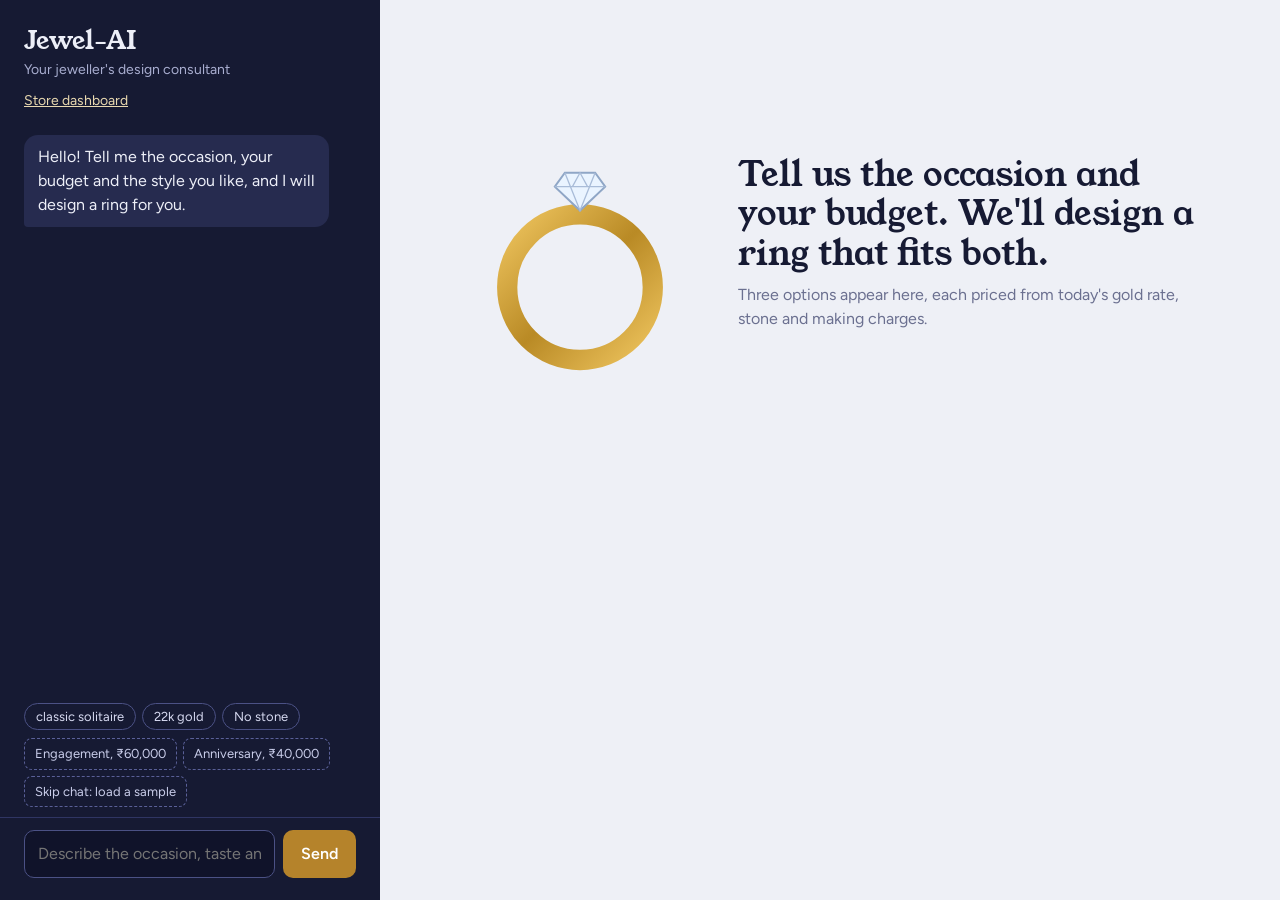
==== static/index.html @ bda76dc2 "initial commit" ====
<!doctype html>
<html lang="en">
<head>
<meta charset="utf-8">
<meta name="viewport" content="width=device-width, initial-scale=1">
<title>Jewel-AI | Design a ring within your budget</title>
<link rel="preconnect" href="https://fonts.googleapis.com">
<link href="https://fonts.googleapis.com/css2?family=Figtree:wght@400;500;600&family=Young+Serif&display=swap" rel="stylesheet">
<style>
:root{--pearl:#EEF0F6;--panel:#fff;--ink:#161A33;--ink2:#262B4F;--mute:#6B7090;--line:#D9DCE8;--brass:#B5832B;--teal:#1F6F6B;--red:#B3402F;
--serif:"Young Serif",Georgia,serif;--sans:"Figtree",system-ui,sans-serif}
*{box-sizing:border-box}html,body{height:100%;margin:0}
body{font:16px/1.5 var(--sans);background:var(--pearl);color:var(--ink);display:grid;grid-template-columns:380px 1fr}
button,input,select{font:inherit;color:inherit}
:focus-visible{outline:3px solid var(--brass);outline-offset:2px}
/* chat */
aside{background:var(--ink);color:#EDEFF8;display:flex;flex-direction:column;height:100vh;min-height:0}
.brand{padding:22px 24px 8px;font:26px var(--serif)}
.brand small{display:block;font:400 14px var(--sans);color:#A9AED0;margin-top:2px}
#log{flex:1;overflow:auto;padding:12px 24px;display:flex;flex-direction:column;gap:10px}
.m{max-width:92%;padding:10px 14px;border-radius:14px 14px 14px 4px;background:var(--ink2);white-space:pre-wrap}
.m.u{align-self:flex-end;background:#E9D9B0;color:#2B2208;border-radius:14px 14px 4px 14px}
.m.err{background:#4A2530;color:#FFD9D2}
#chips{display:flex;flex-wrap:wrap;gap:6px;padding:0 24px 8px}
.chip{padding:3px 11px;border-radius:999px;border:1px solid #4B5185;font-size:13px;color:#D6D9F0}
.starters{display:flex;flex-wrap:wrap;gap:6px;padding:0 24px 10px}
.starters button{background:none;border:1px dashed #5A6098;border-radius:8px;padding:5px 10px;font-size:13px;color:#C9CDEA;cursor:pointer}
.starters button:hover{border-color:var(--brass);color:#fff}
#chat{display:flex;gap:8px;padding:12px 24px 22px;border-top:1px solid #2F3563}
#chat input{flex:1;min-width:0;border:1px solid #4B5185;background:#10132A;border-radius:10px;padding:11px 13px;color:#fff}
.btn{background:var(--brass);color:#fff;border:0;border-radius:10px;padding:10px 18px;font-weight:600;cursor:pointer}
.btn:hover{background:#9C6F20}.btn.ghost{background:none;color:var(--ink);border:1px solid var(--line)}
.btn:disabled{opacity:.5;cursor:default}
/* stage */
main{height:100vh;overflow:auto;padding:28px 36px}
.hero{display:grid;grid-template-columns:260px 1fr;gap:28px;align-items:center;max-width:760px;margin:8vh auto 0}
.hero h1{font:34px/1.15 var(--serif);margin:0 0 10px}.hero p{color:var(--mute);margin:0;max-width:46ch}
h2{font:26px var(--serif);margin:0 0 4px}.sub{color:var(--mute);margin:0 0 20px}
.grid{display:grid;grid-template-columns:repeat(auto-fit,minmax(230px,1fr));gap:18px}
.card{background:var(--panel);border:1px solid var(--line);border-radius:18px;padding:16px;display:flex;flex-direction:column;gap:8px}
.card .ringbox{background:linear-gradient(180deg,#F7F8FC,#E8EBF4);border-radius:12px;padding:6px}
.card h3{margin:4px 0 0;font:19px var(--serif)}
.price{font:600 24px var(--sans)}
.badge{align-self:flex-start;font-size:13px;font-weight:600;padding:2px 10px;border-radius:999px}
.ok{background:#D9EFEC;color:var(--teal)}.over{background:#F6DDD8;color:var(--red)}
.chg{font-size:14px;color:var(--mute);min-height:21px}
.cz{display:grid;grid-template-columns:minmax(240px,380px) 1fr;gap:32px;align-items:start}
.panel{background:var(--panel);border:1px solid var(--line);border-radius:18px;padding:20px}
.row{display:flex;justify-content:space-between;gap:12px;padding:5px 0;border-bottom:1px solid var(--line);font-size:15px}
.row.t{border:0;font-weight:600;font-size:18px;padding-top:10px}
label{display:block;font-weight:500;margin:14px 0 4px;font-size:14px}
select,input[type=range]{width:100%}select{padding:8px;border:1px solid var(--line);border-radius:8px;background:#fff}
input[type=range]{accent-color:var(--brass)}
.bar{height:8px;border-radius:99px;background:var(--line);overflow:hidden;margin:12px 0 4px}
.bar i{display:block;height:100%;background:var(--teal);transition:width .2s}
.bar.over i{background:var(--red)}
.saver{display:flex;justify-content:space-between;gap:10px;width:100%;text-align:left;background:#F5F6FB;border:1px solid var(--line);border-radius:10px;padding:8px 12px;margin-top:6px;cursor:pointer}
.saver:hover{border-color:var(--brass)}.saver b{color:var(--teal)}
.acts{display:flex;gap:10px;margin-top:18px;flex-wrap:wrap}
#toast{position:fixed;bottom:22px;right:22px;background:var(--ink);color:#fff;padding:10px 16px;border-radius:10px;opacity:0;transition:opacity .2s;pointer-events:none}
#toast.on{opacity:1}
svg{width:100%;height:auto;display:block;overflow:visible}
.rtag{font-size:12px;color:var(--mute);text-align:center;padding:4px 0 2px}.lnk{display:inline-block;margin-top:6px;font:14px var(--sans);color:#E9D9B0}.strip{background:#fff;border:1px solid var(--line);border-radius:12px;padding:10px 14px;margin-bottom:16px;font-size:14px;color:var(--mute)}.strip b{color:var(--ink)}
@media(max-width:860px){body{grid-template-columns:1fr;height:auto}aside{height:70vh}main{height:auto;padding:22px 18px}
.hero,.cz{grid-template-columns:1fr}}
@media(prefers-reduced-motion:reduce){*{transition:none!important}}
</style>
</head>
<body>
<aside>
  <div class="brand">Jewel-AI<small>Your jeweller's design consultant</small><a class="lnk" href="/dashboard.html" target="_blank">Store dashboard</a></div>
  <div id="log" aria-live="polite"></div>
  <div id="chips"></div>
  <div class="starters" id="starters">
    <button data-t="Engagement ring, budget 60000 rupees, I like minimal temple style">Engagement, ₹60,000</button>
    <button data-t="Gift for my wife's anniversary, around 40000, she likes lab diamonds">Anniversary, ₹40,000</button>
    <button id="sample">Skip chat: load a sample</button>
  </div>
  <form id="chat"><input id="inp" placeholder="Describe the occasion, taste and budget" autocomplete="off" aria-label="Message"><button class="btn">Send</button></form>
</aside>
<main id="stage"></main>
<div id="toast" role="status"></div>
<script>
const $=s=>document.querySelector(s), inr=n=>'₹'+new Intl.NumberFormat('en-IN').format(n);
const METAL={gold_24k:['#F6D56F','#C9962B','24k gold'],gold_22k:['#EFC55F','#B98A25','22k gold'],gold_18k:['#EDCF8E','#C29A4E','18k gold'],gold_14k:['#E8D8AA','#B9A26A','14k gold']};
const STONE={none:'No stone',cz:'Cubic zirconia',moissanite:'Moissanite',lab_diamond:'Lab-grown diamond',natural_diamond:'Natural diamond'};
const FILL={cz:'#E3ECF7',moissanite:'#E4EEFF',lab_diamond:'#EAF4FF',natural_diamond:'#F4F9FF'};
const blank=()=>({category:'ring',style:'classic solitaire',metal:'gold_22k',band_width_mm:3,ring_size_in:12,stone:{type:'none',carat:0,count:1},occasion:null,budget_inr:null,notes:null});
let S={spec:blank(),msgs:[],variants:[],cur:null,uid:0,imgs:{},run:0};
const imgOf=s=>S.imgs[JSON.stringify(s)];

function ring(sp){
  const id='g'+(S.uid++),[a,b]=METAL[sp.metal],sw=6+sp.band_width_mm*3.2,has=sp.stone.type!=='none',r=has?9+sp.stone.carat*26:0,cy=68-sw/2-r*.55;
  const gem=has?`<polygon points="${100-r*.6},${cy-r*.7} ${100+r*.6},${cy-r*.7} ${100+r},${cy-r*.15} 100,${cy+r*.8} ${100-r},${cy-r*.15}" fill="${FILL[sp.stone.type]}" stroke="#8FA6C6" stroke-width="1.5"/>
  <path d="M${100-r},${cy-r*.15}H${100+r}M${100-r*.6},${cy-r*.7}L100,${cy+r*.8}L${100+r*.6},${cy-r*.7}M${100-r*.3},${cy-r*.15}L100,${cy-r*.7}L${100+r*.3},${cy-r*.15}" stroke="#A9BCD8" stroke-width="1" fill="none"/>`:'';
  return `<svg viewBox="0 -20 200 220" role="img" aria-label="Illustrative ring preview"><defs><linearGradient id="${id}" x1="0" y1="0" x2="1" y2="1"><stop offset="0" stop-color="${a}"/><stop offset=".5" stop-color="${b}"/><stop offset="1" stop-color="${a}"/></linearGradient></defs>
  <circle cx="100" cy="124" r="56" fill="none" stroke="url(#${id})" stroke-width="${sw}"/>${gem}</svg>`;
}
async function api(path,body){const r=await fetch(path,{method:'POST',headers:{'Content-Type':'application/json'},body:JSON.stringify(body)});
  if(!r.ok){let d='';try{d=(await r.json()).detail}catch(e){}throw new Error(d||r.statusText)}return r.json()}
function toast(t){const e=$('#toast');e.textContent=t;e.classList.add('on');setTimeout(()=>e.classList.remove('on'),2200)}
function say(text,cls=''){const d=document.createElement('div');d.className='m '+cls;d.textContent=text;$('#log').append(d);$('#log').scrollTop=1e9;return d}

function chips(){const s=S.spec,c=[];
  if(s.occasion)c.push(s.occasion);if(s.budget_inr)c.push('Budget '+inr(s.budget_inr));
  c.push(s.style,METAL[s.metal][2],s.stone.type==='none'?'No stone':`${s.stone.carat} ct ${STONE[s.stone.type].toLowerCase()}`);
  $('#chips').innerHTML=c.map(x=>`<span class="chip"></span>`).join('');
  [...$('#chips').children].forEach((e,i)=>e.textContent=c[i]);}

function empty(){$('#stage').innerHTML=`<div class="hero"><div>${ring({metal:'gold_22k',band_width_mm:3,stone:{type:'lab_diamond',carat:.4}})}</div>
  <div><h1>Tell us the occasion and your budget. We'll design a ring that fits both.</h1><p>Three options appear here, each priced from today's gold rate, stone and making charges.</p></div></div>`}

async function send(text){
  if(!text.trim())return;S.msgs.push({role:'user',content:text});say(text,'u');$('#starters').hidden=true;
  const t=say('…');
  try{const d=await api('/api/chat',{messages:S.msgs,spec:S.spec});
    t.textContent=d.reply;S.msgs.push({role:'assistant',content:d.reply});S.spec=d.spec;chips();if(d.ready)await load();}
  catch(e){t.className='m err';t.textContent='Chat is unavailable: '+e.message+'. Pricing still works. Use "Skip chat" to continue.';S.msgs.pop();}
}
async function load(){const d=await api('/api/variants',S.spec);S.variants=d.variants;gallery();
  try{const r=await api('/api/requests',{id:S.reqId||null,status:'designed',spec:S.spec});S.reqId=r.id}catch(e){}}

function gallery(){const b=S.spec.budget_inr;
  $('#stage').innerHTML=`<h2>Three designs${S.spec.occasion?' for your '+S.spec.occasion.toLowerCase():''}</h2><p class="sub">Pick one to adjust metal, stone and band. The price updates as you change them.</p><div class="strip" id="tr"></div><div class="grid" id="g"></div>`;
  S.variants.forEach((v,i)=>{const p=v.price,c=document.createElement('div');c.className='card';
    c.innerHTML=`<div class="ringbox" id="rb${i}">${ring(v.spec)}</div><h3></h3><div class="price">${inr(p.total)}</div>
    <span class="badge ${p.within_budget===false?'over':'ok'}">${p.within_budget===false?inr(p.over_by)+' over budget':'Fits your budget'}</span>
    <div class="chg"></div><button class="btn">Customize</button>`;
    c.querySelector('h3').textContent=v.label;c.querySelector('.chg').textContent=v.changes.length?'Changed: '+v.changes.join(', '):`${METAL[v.spec.metal][2]}, ${v.spec.band_width_mm} mm band`;
    c.querySelector('button').onclick=()=>custom(structuredClone(v.spec));$('#g').append(c)});trends();autoRender();}

function custom(sp){S.cur=sp;const x=sp.stone;
  $('#stage').innerHTML=`<button class="btn ghost" id="back">Back to designs</button><div class="cz" style="margin-top:16px"><div class="panel" id="rv"></div><div>
  <div class="panel"><h2>Adjust your ring</h2>
  <label for="mt">Metal</label><select id="mt">${Object.entries(METAL).map(([k,v])=>`<option value="${k}">${v[2]}</option>`).join('')}</select>
  <label for="st">Stone</label><select id="st">${Object.entries(STONE).map(([k,v])=>`<option value="${k}">${v}</option>`).join('')}</select>
  <label for="ct">Stone size: <span id="cv"></span></label><input id="ct" type="range" min="0.1" max="1.5" step="0.05">
  <label for="bw">Band width: <span id="bv"></span></label><input id="bw" type="range" min="2" max="6" step="0.5">
  <div class="bar" id="bar"><i></i></div><div id="bl" style="font-size:14px;color:var(--mute)"></div></div>
  <div class="panel" style="margin-top:14px" id="bd"></div><div id="sv"></div>
  <div class="acts"><button class="btn" id="send">Send to jeweller</button><button class="btn ghost" id="sheet">Print artisan sheet</button></div></div></div>`;
  $('#mt').value=sp.metal;$('#st').value=x.type;$('#ct').value=x.carat||.3;$('#bw').value=sp.band_width_mm;
  $('#back').onclick=gallery;
  $('#mt').onchange=e=>{S.cur.metal=e.target.value;upd()};
  $('#st').onchange=e=>{S.cur.stone.type=e.target.value;if(e.target.value!=='none'&&!S.cur.stone.carat)S.cur.stone.carat=+$('#ct').value;upd()};
  $('#ct').oninput=e=>{if(S.cur.stone.type!=='none')S.cur.stone.carat=+e.target.value;upd()};
  $('#bw').oninput=e=>{S.cur.band_width_mm=+e.target.value;upd()};
  $('#send').onclick=async()=>{try{const r=await api('/api/requests',{id:S.reqId||null,status:'sent',spec:S.cur});S.reqId=r.id;toast('Sent to the jeweller')}catch(e){toast('Could not send: '+e.message)}};
  $('#sheet').onclick=sheet;
  upd();}

const FIX={metal_18k:s=>s.metal='gold_18k',lab_diamond:s=>s.stone.type='lab_diamond',moissanite:s=>s.stone.type='moissanite',
  slim_band:s=>s.band_width_mm=Math.max(2,s.band_width_mm-1),smaller_stone:s=>s.stone.carat=Math.round((s.stone.carat-.1)*100)/100};
let tm;function upd(){const s=S.cur,has=s.stone.type!=='none';
  const im=imgOf(s);
  $('#rv').innerHTML=(im?`<img src="${im}" alt="AI render of the ring" style="width:100%;border-radius:12px">`:ring(s))+`<p class="sub" style="margin:8px 0 0;font-size:13px">${im?'AI render. The finished piece may differ.':'Drawn preview. Updates as you adjust.'}</p><button class="btn ghost" id="rb" style="margin-top:10px">Render with AI</button>`;
  $('#rb').onclick=renderAI;
  $('#ct').disabled=!has;$('#cv').textContent=has?s.stone.carat+' ct':'none';$('#bv').textContent=s.band_width_mm+' mm';
  clearTimeout(tm);tm=setTimeout(async()=>{try{const d=await api('/api/price',s),p=d.price;S.price=p;
    $('#bd').innerHTML=[['Gold ('+p.weight_g+' g)',p.metal_cost],['Stone',p.stone_cost],['Stone setting',p.setting_cost],['Making charges',p.making_cost],['GST',p.gst]]
      .map(r=>`<div class="row"><span>${r[0]}</span><span>${inr(r[1])}</span></div>`).join('')+`<div class="row t"><span>Estimated total</span><span>${inr(p.total)}</span></div>`;
    const b=p.budget,over=b&&p.total>b;$('#bar').className='bar'+(over?' over':'');$('#bar i').style.width=b?Math.min(100,p.total/b*100)+'%':'0';
    $('#bl').textContent=b?(over?inr(p.over_by)+' over your '+inr(b)+' budget':inr(b-p.total)+' under your '+inr(b)+' budget'):'';
    $('#sv').innerHTML=over?'<p class="sub" style="margin:14px 0 0">Ways to save</p>':'';
    if(over)d.suggestions.slice(0,3).forEach(g=>{const bt=document.createElement('button');bt.className='saver';bt.innerHTML='<span></span><b></b>';
      bt.firstChild.textContent=g.label;bt.lastChild.textContent='Save '+inr(g.saving);
      bt.onclick=()=>{FIX[g.id](S.cur);$('#mt').value=S.cur.metal;$('#st').value=S.cur.stone.type;$('#ct').value=S.cur.stone.carat||.3;$('#bw').value=S.cur.band_width_mm;upd()};$('#sv').append(bt)});
  }catch(e){$('#bd').textContent='Price unavailable: '+e.message}},120);}

const esc=t=>String(t??'').replace(/[&<>]/g,c=>({'&':'&amp;','<':'&lt;','>':'&gt;'}[c]));
async function trends(){const el=$('#tr');if(!el)return;try{const d=await fetch('/api/trends?occasion='+encodeURIComponent(S.spec.occasion||'')+'&style='+encodeURIComponent(S.spec.style||'')).then(r=>r.json());
  el.innerHTML='<b>Trending now</b> ('+(d.source==='google_search'?'from Google Search':'sample data')+'): ';el.append(d.cues.join('; '))}catch(e){el.remove()}}
async function autoRender(){const run=++S.run;let down=false;
  for(let i=0;i<S.variants.length;i++){const v=S.variants[i],k=JSON.stringify(v.spec);let box=$('#rb'+i);
    if(!box||run!==S.run)return;
    if(!S.imgs[k]&&!down){box.insertAdjacentHTML('beforeend','<div class="rtag">Creating AI render... (can take up to a minute)</div>');
      try{const d=await api('/api/render',v.spec);if(d.image)S.imgs[k]=d.image;else down=true}catch(e){down=true}}
    box=$('#rb'+i);if(!box||run!==S.run)return;
    if(S.imgs[k])box.innerHTML=`<img src="${S.imgs[k]}" alt="AI render of the ${esc(v.label)} ring" style="width:100%;border-radius:10px;display:block">`;
    else box.innerHTML=ring(v.spec)+'<div class="rtag">AI render unavailable right now. Showing a drawn preview.</div>'}}
async function renderAI(){const b=$('#rb'),key=JSON.stringify(S.cur);b.disabled=true;b.textContent='Rendering, up to 40 seconds...';
  try{const d=await api('/api/render',S.cur);if(d.image)S.imgs[key]=d.image;else toast('Render service is busy. Keeping the drawn preview.')}catch(e){toast('Render failed: '+e.message)}
  upd()}
function sheet(){const s=S.cur,p=S.price||{},w=window.open('','_blank');if(!w){toast('Allow pop-ups to print the sheet');return}
  const im=imgOf(s)?`<img src="${imgOf(s)}" style="width:260px;border-radius:8px">`:`<div style="width:260px">${ring(s)}</div>`;
  const rows=[['Category','Ring'],['Style',s.style],['Metal',METAL[s.metal][2]],['Band width',s.band_width_mm+' mm'],['Ring size (India)',s.ring_size_in],['Stone',s.stone.type==='none'?'None':`${STONE[s.stone.type]}, ${s.stone.carat} ct x ${s.stone.count}`],['Est. gold weight',(p.weight_g||'-')+' g'],['Occasion',s.occasion||'-'],['Customer budget',s.budget_inr?inr(s.budget_inr):'-']];
  const cost=[['Gold',p.metal_cost],['Stone',p.stone_cost],['Setting',p.setting_cost],['Making',p.making_cost],['GST',p.gst],['Total',p.total]];
  w.document.write(`<title>Artisan sheet</title><body style="font:15px system-ui;max-width:760px;margin:30px auto"><h1 style="font-family:Georgia">Artisan work order</h1><p>${new Date().toLocaleDateString('en-IN')}. Estimate only: confirm weight and rates before quoting.</p><div style="display:flex;gap:24px">${im}<table style="border-collapse:collapse;flex:1">${rows.map(r=>`<tr><td style="border-bottom:1px solid #ccc;padding:6px;color:#555">${r[0]}</td><td style="border-bottom:1px solid #ccc;padding:6px"><b>${esc(r[1])}</b></td></tr>`).join('')}</table></div><h3>Cost estimate</h3>${cost.map(r=>`<div style="display:flex;justify-content:space-between;max-width:360px;padding:3px 0"><span>${r[0]}</span><span>${inr(r[1]||0)}</span></div>`).join('')}<p style="margin-top:30px">Notes: ______________________________</p><script>setTimeout(()=>print(),400)<\/script></body>`);w.document.close()}
$('#chat').onsubmit=e=>{e.preventDefault();const v=$('#inp').value;$('#inp').value='';send(v)};
document.querySelectorAll('#starters [data-t]').forEach(b=>b.onclick=()=>send(b.dataset.t));
$('#sample').onclick=async()=>{$('#starters').hidden=true;
  S.spec={...blank(),occasion:'Engagement',budget_inr:60000,style:'temple-inspired minimalist',stone:{type:'natural_diamond',carat:.3,count:1}};
  say('Loaded a sample brief: engagement ring, ₹60,000, temple-inspired.');chips();await load()};
say('Hello! Tell me the occasion, your budget and the style you like, and I will design a ring for you.');chips();empty();
</script>
</body>
</html>
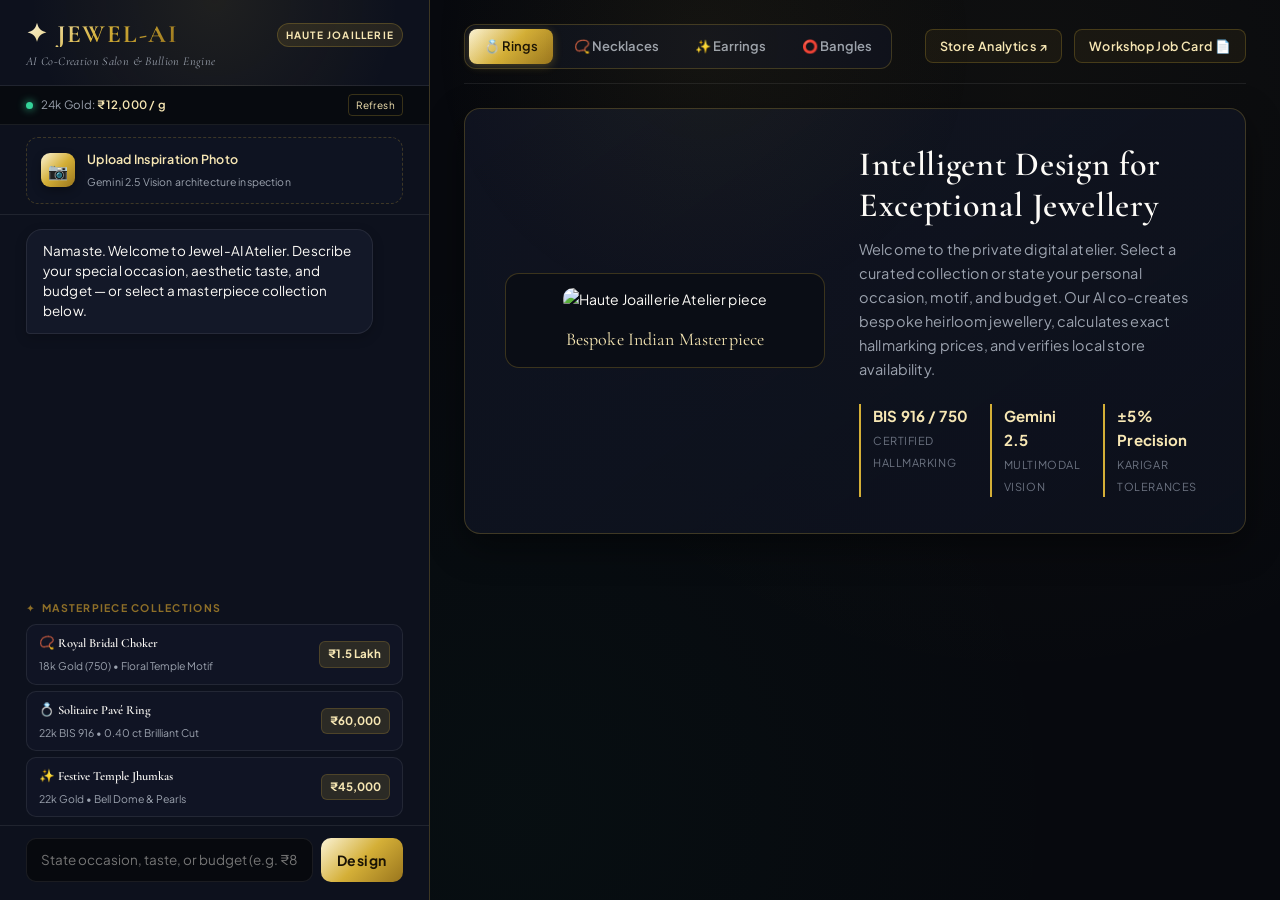
==== commit 194a8a59: "feat: Haute Joaillerie atelier co-creation studio, multi-category pricing engine, and merchant deman" ====
--- a/static/index.html
+++ b/static/index.html
@@ -3,195 +3,2251 @@
 <head>
 <meta charset="utf-8">
 <meta name="viewport" content="width=device-width, initial-scale=1">
-<title>Jewel-AI | Design a ring within your budget</title>
+<title>JEWEL-AI | Haute Joaillerie Atelier & AI Co-Creation Salon</title>
 <link rel="preconnect" href="https://fonts.googleapis.com">
-<link href="https://fonts.googleapis.com/css2?family=Figtree:wght@400;500;600&family=Young+Serif&display=swap" rel="stylesheet">
+<link rel="preconnect" href="https://fonts.gstatic.com" crossorigin>
+<link href="https://fonts.googleapis.com/css2?family=Cormorant+Garamond:ital,wght@0,400;0,500;0,600;0,700;1,400;1,600&family=Plus+Jakarta+Sans:wght@300;400;500;600;700&display=swap" rel="stylesheet">
 <style>
-:root{--pearl:#EEF0F6;--panel:#fff;--ink:#161A33;--ink2:#262B4F;--mute:#6B7090;--line:#D9DCE8;--brass:#B5832B;--teal:#1F6F6B;--red:#B3402F;
---serif:"Young Serif",Georgia,serif;--sans:"Figtree",system-ui,sans-serif}
-*{box-sizing:border-box}html,body{height:100%;margin:0}
-body{font:16px/1.5 var(--sans);background:var(--pearl);color:var(--ink);display:grid;grid-template-columns:380px 1fr}
-button,input,select{font:inherit;color:inherit}
-:focus-visible{outline:3px solid var(--brass);outline-offset:2px}
-/* chat */
-aside{background:var(--ink);color:#EDEFF8;display:flex;flex-direction:column;height:100vh;min-height:0}
-.brand{padding:22px 24px 8px;font:26px var(--serif)}
-.brand small{display:block;font:400 14px var(--sans);color:#A9AED0;margin-top:2px}
-#log{flex:1;overflow:auto;padding:12px 24px;display:flex;flex-direction:column;gap:10px}
-.m{max-width:92%;padding:10px 14px;border-radius:14px 14px 14px 4px;background:var(--ink2);white-space:pre-wrap}
-.m.u{align-self:flex-end;background:#E9D9B0;color:#2B2208;border-radius:14px 14px 4px 14px}
-.m.err{background:#4A2530;color:#FFD9D2}
-#chips{display:flex;flex-wrap:wrap;gap:6px;padding:0 24px 8px}
-.chip{padding:3px 11px;border-radius:999px;border:1px solid #4B5185;font-size:13px;color:#D6D9F0}
-.starters{display:flex;flex-wrap:wrap;gap:6px;padding:0 24px 10px}
-.starters button{background:none;border:1px dashed #5A6098;border-radius:8px;padding:5px 10px;font-size:13px;color:#C9CDEA;cursor:pointer}
-.starters button:hover{border-color:var(--brass);color:#fff}
-#chat{display:flex;gap:8px;padding:12px 24px 22px;border-top:1px solid #2F3563}
-#chat input{flex:1;min-width:0;border:1px solid #4B5185;background:#10132A;border-radius:10px;padding:11px 13px;color:#fff}
-.btn{background:var(--brass);color:#fff;border:0;border-radius:10px;padding:10px 18px;font-weight:600;cursor:pointer}
-.btn:hover{background:#9C6F20}.btn.ghost{background:none;color:var(--ink);border:1px solid var(--line)}
-.btn:disabled{opacity:.5;cursor:default}
-/* stage */
-main{height:100vh;overflow:auto;padding:28px 36px}
-.hero{display:grid;grid-template-columns:260px 1fr;gap:28px;align-items:center;max-width:760px;margin:8vh auto 0}
-.hero h1{font:34px/1.15 var(--serif);margin:0 0 10px}.hero p{color:var(--mute);margin:0;max-width:46ch}
-h2{font:26px var(--serif);margin:0 0 4px}.sub{color:var(--mute);margin:0 0 20px}
-.grid{display:grid;grid-template-columns:repeat(auto-fit,minmax(230px,1fr));gap:18px}
-.card{background:var(--panel);border:1px solid var(--line);border-radius:18px;padding:16px;display:flex;flex-direction:column;gap:8px}
-.card .ringbox{background:linear-gradient(180deg,#F7F8FC,#E8EBF4);border-radius:12px;padding:6px}
-.card h3{margin:4px 0 0;font:19px var(--serif)}
-.price{font:600 24px var(--sans)}
-.badge{align-self:flex-start;font-size:13px;font-weight:600;padding:2px 10px;border-radius:999px}
-.ok{background:#D9EFEC;color:var(--teal)}.over{background:#F6DDD8;color:var(--red)}
-.chg{font-size:14px;color:var(--mute);min-height:21px}
-.cz{display:grid;grid-template-columns:minmax(240px,380px) 1fr;gap:32px;align-items:start}
-.panel{background:var(--panel);border:1px solid var(--line);border-radius:18px;padding:20px}
-.row{display:flex;justify-content:space-between;gap:12px;padding:5px 0;border-bottom:1px solid var(--line);font-size:15px}
-.row.t{border:0;font-weight:600;font-size:18px;padding-top:10px}
-label{display:block;font-weight:500;margin:14px 0 4px;font-size:14px}
-select,input[type=range]{width:100%}select{padding:8px;border:1px solid var(--line);border-radius:8px;background:#fff}
-input[type=range]{accent-color:var(--brass)}
-.bar{height:8px;border-radius:99px;background:var(--line);overflow:hidden;margin:12px 0 4px}
-.bar i{display:block;height:100%;background:var(--teal);transition:width .2s}
-.bar.over i{background:var(--red)}
-.saver{display:flex;justify-content:space-between;gap:10px;width:100%;text-align:left;background:#F5F6FB;border:1px solid var(--line);border-radius:10px;padding:8px 12px;margin-top:6px;cursor:pointer}
-.saver:hover{border-color:var(--brass)}.saver b{color:var(--teal)}
-.acts{display:flex;gap:10px;margin-top:18px;flex-wrap:wrap}
-#toast{position:fixed;bottom:22px;right:22px;background:var(--ink);color:#fff;padding:10px 16px;border-radius:10px;opacity:0;transition:opacity .2s;pointer-events:none}
-#toast.on{opacity:1}
-svg{width:100%;height:auto;display:block;overflow:visible}
-.rtag{font-size:12px;color:var(--mute);text-align:center;padding:4px 0 2px}.lnk{display:inline-block;margin-top:6px;font:14px var(--sans);color:#E9D9B0}.strip{background:#fff;border:1px solid var(--line);border-radius:12px;padding:10px 14px;margin-bottom:16px;font-size:14px;color:var(--mute)}.strip b{color:var(--ink)}
-@media(max-width:860px){body{grid-template-columns:1fr;height:auto}aside{height:70vh}main{height:auto;padding:22px 18px}
-.hero,.cz{grid-template-columns:1fr}}
-@media(prefers-reduced-motion:reduce){*{transition:none!important}}
+:root {
+  --obsidian: #07090E;
+  --obsidian-surface: #0D111D;
+  --obsidian-card: #131828;
+  --obsidian-card-hover: #192035;
+  --border-hairline: rgba(212, 175, 55, 0.24);
+  --border-subtle: rgba(255, 255, 255, 0.08);
+  --gold-primary: #D4AF37;
+  --gold-light: #F7E7B4;
+  --gold-dark: #8E6F28;
+  --gold-gradient: linear-gradient(135deg, #FBF3D5 0%, #D4AF37 50%, #99751D 100%);
+  --gold-glow: rgba(212, 175, 55, 0.28);
+  --emerald: #10B981;
+  --emerald-surface: rgba(16, 185, 129, 0.12);
+  --ruby: #EF4444;
+  --ruby-surface: rgba(239, 68, 68, 0.12);
+  --text-ivory: #FDFBF7;
+  --text-muted: #9CA3AF;
+  --text-dim: #6B7280;
+  --font-serif: "Cormorant Garamond", Georgia, serif;
+  --font-sans: "Plus Jakarta Sans", system-ui, -apple-system, sans-serif;
+  --radius-card: 16px;
+  --radius-pill: 999px;
+  --shadow-luxe: 0 12px 36px rgba(0, 0, 0, 0.45);
+}
+
+* { box-sizing: border-box; margin: 0; padding: 0; }
+html, body { height: 100%; background: var(--obsidian); color: var(--text-ivory); }
+body {
+  font: 14px/1.6 var(--font-sans);
+  display: grid;
+  grid-template-columns: 430px 1fr;
+  overflow: hidden;
+  letter-spacing: 0.01em;
+}
+
+/* Ambient Subtle Lighting */
+body::before {
+  content: "";
+  position: fixed;
+  top: -20%;
+  left: 30%;
+  width: 50vw;
+  height: 50vh;
+  background: radial-gradient(circle, rgba(212, 175, 55, 0.05) 0%, transparent 70%);
+  pointer-events: none;
+  z-index: 1;
+}
+
+button, input, select, textarea { font: inherit; color: inherit; }
+:focus-visible { outline: 2px solid var(--gold-primary); outline-offset: 2px; }
+
+/* Custom Scrollbars */
+::-webkit-scrollbar { width: 5px; height: 5px; }
+::-webkit-scrollbar-track { background: var(--obsidian); }
+::-webkit-scrollbar-thumb { background: rgba(212, 175, 55, 0.25); border-radius: 4px; }
+::-webkit-scrollbar-thumb:hover { background: var(--gold-primary); }
+
+/* Left Atelier Concierge Sidebar */
+aside {
+  background: var(--obsidian-surface);
+  border-right: 1px solid var(--border-hairline);
+  display: flex;
+  flex-direction: column;
+  height: 100vh;
+  position: relative;
+  z-index: 20;
+}
+
+.atelier-brand {
+  padding: 22px 26px 14px;
+  border-bottom: 1px solid var(--border-subtle);
+  background: radial-gradient(circle at 50% 0%, rgba(212, 175, 55, 0.09) 0%, transparent 80%);
+}
+.brand-top {
+  display: flex;
+  align-items: center;
+  justify-content: space-between;
+}
+.brand-logo {
+  font: 700 25px/1 var(--font-serif);
+  letter-spacing: 0.07em;
+  background: var(--gold-gradient);
+  -webkit-background-clip: text;
+  -webkit-text-fill-color: transparent;
+  display: flex;
+  align-items: center;
+  gap: 8px;
+}
+.brand-badge {
+  font-size: 10px;
+  font-weight: 700;
+  letter-spacing: 0.12em;
+  text-transform: uppercase;
+  padding: 3px 8px;
+  border-radius: var(--radius-pill);
+  background: rgba(212, 175, 55, 0.12);
+  color: var(--gold-light);
+  border: 1px solid var(--border-hairline);
+}
+.brand-tagline {
+  font-size: 12px;
+  color: var(--text-muted);
+  margin-top: 5px;
+  letter-spacing: 0.03em;
+  font-style: italic;
+  font-family: var(--font-serif);
+}
+
+/* Bullion Ticker Bar */
+.ticker-bar {
+  background: rgba(7, 9, 14, 0.85);
+  border-bottom: 1px solid var(--border-subtle);
+  padding: 8px 26px;
+  font-size: 11.5px;
+  display: flex;
+  align-items: center;
+  justify-content: space-between;
+  color: var(--text-muted);
+}
+.ticker-left {
+  display: flex;
+  align-items: center;
+  gap: 8px;
+}
+.live-dot {
+  width: 7px;
+  height: 7px;
+  border-radius: 50%;
+  background: #34D399;
+  box-shadow: 0 0 8px #34D399;
+  animation: pulseDot 2s infinite;
+}
+@keyframes pulseDot {
+  0%, 100% { opacity: 1; transform: scale(1); }
+  50% { opacity: 0.5; transform: scale(0.85); }
+}
+.ticker-value {
+  color: var(--gold-light);
+  font-weight: 600;
+  letter-spacing: 0.02em;
+}
+.ticker-refresh-btn {
+  background: none;
+  border: 1px solid var(--border-hairline);
+  color: var(--gold-light);
+  padding: 2px 7px;
+  border-radius: 4px;
+  font-size: 10px;
+  cursor: pointer;
+  letter-spacing: 0.04em;
+  transition: all 0.2s;
+}
+.ticker-refresh-btn:hover {
+  background: rgba(212, 175, 55, 0.15);
+  border-color: var(--gold-primary);
+}
+
+/* Multimodal Inspiration Dropzone */
+.dropzone-container {
+  padding: 12px 26px 10px;
+  border-bottom: 1px solid var(--border-subtle);
+}
+.inspiration-dropzone {
+  border: 1px dashed var(--border-hairline);
+  border-radius: 12px;
+  padding: 11px 14px;
+  background: rgba(19, 24, 40, 0.4);
+  cursor: pointer;
+  display: flex;
+  align-items: center;
+  gap: 12px;
+  transition: all 0.25s cubic-bezier(0.16, 1, 0.3, 1);
+}
+.inspiration-dropzone:hover, .inspiration-dropzone.dragover {
+  border-color: var(--gold-primary);
+  background: rgba(212, 175, 55, 0.08);
+  box-shadow: 0 0 18px rgba(212, 175, 55, 0.12);
+}
+.dropzone-icon {
+  width: 34px;
+  height: 34px;
+  border-radius: 9px;
+  background: var(--gold-gradient);
+  color: #1A1305;
+  display: flex;
+  align-items: center;
+  justify-content: center;
+  font-size: 16px;
+  flex-shrink: 0;
+  box-shadow: 0 4px 10px rgba(0,0,0,0.3);
+}
+.dropzone-meta b {
+  display: block;
+  font-size: 12.5px;
+  font-weight: 600;
+  color: var(--gold-light);
+  letter-spacing: 0.02em;
+}
+.dropzone-meta span {
+  font-size: 10.5px;
+  color: var(--text-muted);
+}
+#file-input-inspiration { display: none; }
+
+/* Vision Analysis Banner */
+.vision-status-banner {
+  margin: 10px 26px 0;
+  background: linear-gradient(135deg, rgba(16, 185, 129, 0.12) 0%, rgba(212, 175, 55, 0.08) 100%);
+  border: 1px solid rgba(16, 185, 129, 0.35);
+  border-radius: 10px;
+  padding: 10px 14px;
+  font-size: 11.5px;
+  display: none;
+}
+.vision-status-banner.visible { display: block; animation: fadeIn 0.3s ease; }
+.vision-header {
+  display: flex;
+  justify-content: space-between;
+  align-items: center;
+  font-weight: 700;
+  color: #34D399;
+  margin-bottom: 3px;
+}
+
+/* Chat Messages Flow */
+#chat-log {
+  flex: 1;
+  overflow-y: auto;
+  padding: 14px 26px;
+  display: flex;
+  flex-direction: column;
+  gap: 12px;
+}
+.chat-msg {
+  max-width: 92%;
+  padding: 11px 16px;
+  border-radius: 16px 16px 16px 4px;
+  background: var(--obsidian-card);
+  color: var(--text-ivory);
+  border: 1px solid var(--border-subtle);
+  font-size: 13.5px;
+  line-height: 1.5;
+  box-shadow: 0 4px 12px rgba(0,0,0,0.2);
+}
+.chat-msg.user {
+  align-self: flex-end;
+  background: linear-gradient(135deg, #2A210F 0%, #3D3016 100%);
+  color: var(--gold-light);
+  border-color: rgba(212, 175, 55, 0.35);
+  border-radius: 16px 16px 4px 16px;
+}
+.chat-msg.err {
+  background: #3B161B;
+  color: #FCA5A5;
+  border-color: #7F1D1D;
+}
+
+/* Curated Atelier Masterpiece Starters */
+.starters-section {
+  padding: 0 26px 8px;
+}
+.starters-label {
+  font-size: 10.5px;
+  font-weight: 700;
+  color: var(--gold-dark);
+  text-transform: uppercase;
+  letter-spacing: 0.12em;
+  margin-bottom: 7px;
+  display: flex;
+  align-items: center;
+  gap: 6px;
+}
+.starter-cards-grid {
+  display: flex;
+  flex-direction: column;
+  gap: 6px;
+}
+.atelier-starter-btn {
+  background: rgba(19, 24, 40, 0.65);
+  border: 1px solid var(--border-subtle);
+  border-radius: 10px;
+  padding: 8px 12px;
+  cursor: pointer;
+  display: flex;
+  align-items: center;
+  justify-content: space-between;
+  text-align: left;
+  transition: all 0.2s cubic-bezier(0.16, 1, 0.3, 1);
+}
+.atelier-starter-btn:hover {
+  background: rgba(212, 175, 55, 0.12);
+  border-color: var(--gold-primary);
+  transform: translateX(3px);
+}
+.starter-info b {
+  display: block;
+  font-size: 12.5px;
+  color: var(--text-ivory);
+  font-family: var(--font-serif);
+  font-weight: 600;
+}
+.starter-info span {
+  font-size: 10.5px;
+  color: var(--text-muted);
+}
+.starter-price-pill {
+  font-size: 11.5px;
+  font-weight: 700;
+  color: var(--gold-light);
+  background: rgba(212, 175, 55, 0.14);
+  padding: 3px 8px;
+  border-radius: 6px;
+  border: 1px solid rgba(212, 175, 55, 0.2);
+}
+
+/* Chat Input Bar */
+.chat-form {
+  padding: 12px 26px 18px;
+  border-top: 1px solid var(--border-subtle);
+  background: var(--obsidian-surface);
+  display: flex;
+  gap: 8px;
+}
+.chat-input {
+  flex: 1;
+  min-width: 0;
+  border: 1px solid var(--border-subtle);
+  border-radius: 10px;
+  padding: 10px 14px;
+  background: rgba(7, 9, 14, 0.9);
+  color: var(--text-ivory);
+  font-size: 13.5px;
+  transition: border-color 0.2s;
+}
+.chat-input:focus {
+  border-color: var(--gold-primary);
+  outline: none;
+  box-shadow: 0 0 10px rgba(212, 175, 55, 0.15);
+}
+.btn-chat-send {
+  background: var(--gold-gradient);
+  color: #1A1305;
+  border: none;
+  font-weight: 700;
+  padding: 0 16px;
+  border-radius: 10px;
+  cursor: pointer;
+  letter-spacing: 0.04em;
+  transition: all 0.2s;
+}
+.btn-chat-send:hover {
+  transform: translateY(-1px);
+  box-shadow: 0 4px 14px rgba(212, 175, 55, 0.35);
+}
+
+/* Right Main Showroom Stage */
+main {
+  height: 100vh;
+  overflow-y: auto;
+  padding: 24px 34px 60px;
+  background: radial-gradient(circle at 70% 10%, rgba(212, 175, 55, 0.04) 0%, transparent 60%),
+              radial-gradient(circle at 10% 90%, rgba(16, 185, 129, 0.03) 0%, transparent 50%),
+              var(--obsidian);
+}
+
+.showroom-header-bar {
+  display: flex;
+  align-items: center;
+  justify-content: space-between;
+  margin-bottom: 24px;
+  padding-bottom: 14px;
+  border-bottom: 1px solid var(--border-subtle);
+}
+.category-tabs-group {
+  display: flex;
+  gap: 6px;
+  background: rgba(14, 18, 30, 0.8);
+  padding: 4px;
+  border-radius: 12px;
+  border: 1px solid var(--border-hairline);
+}
+.cat-pill-btn {
+  background: transparent;
+  border: none;
+  padding: 7px 15px;
+  border-radius: 8px;
+  font-size: 13px;
+  font-weight: 600;
+  color: var(--text-muted);
+  cursor: pointer;
+  transition: all 0.2s cubic-bezier(0.16, 1, 0.3, 1);
+}
+.cat-pill-btn.active, .cat-pill-btn:hover {
+  background: rgba(212, 175, 55, 0.15);
+  color: var(--gold-light);
+}
+.cat-pill-btn.active {
+  background: var(--gold-gradient);
+  color: #1A1305;
+  box-shadow: 0 2px 10px rgba(212, 175, 55, 0.3);
+}
+
+.showroom-quick-links {
+  display: flex;
+  align-items: center;
+  gap: 12px;
+}
+.atelier-nav-link {
+  color: var(--gold-light);
+  text-decoration: none;
+  font-size: 12.5px;
+  font-weight: 600;
+  letter-spacing: 0.03em;
+  padding: 6px 14px;
+  border: 1px solid var(--border-hairline);
+  border-radius: 8px;
+  transition: all 0.2s;
+  background: rgba(212, 175, 55, 0.06);
+  cursor: pointer;
+}
+.atelier-nav-link:hover {
+  background: rgba(212, 175, 55, 0.16);
+  border-color: var(--gold-primary);
+}
+
+/* Hero Showcase Welcome Card */
+.atelier-welcome-stage {
+  background: linear-gradient(145deg, rgba(19, 24, 40, 0.7) 0%, rgba(13, 17, 29, 0.9) 100%);
+  border: 1px solid var(--border-hairline);
+  border-radius: var(--radius-card);
+  padding: 36px 40px;
+  margin-bottom: 28px;
+  display: grid;
+  grid-template-columns: 320px 1fr;
+  gap: 34px;
+  align-items: center;
+  box-shadow: var(--shadow-luxe);
+}
+.welcome-plinth-card {
+  position: relative;
+  border-radius: 14px;
+  overflow: hidden;
+  border: 1px solid var(--border-hairline);
+  background: #0A0D15;
+  text-align: center;
+  padding: 14px;
+}
+.welcome-plinth-card img {
+  width: 100%;
+  height: 260px;
+  object-fit: cover;
+  border-radius: 10px;
+  transition: transform 0.4s ease;
+}
+.welcome-plinth-card:hover img {
+  transform: scale(1.03);
+}
+.welcome-narrative h2 {
+  font: 600 34px/1.2 var(--font-serif);
+  color: var(--text-ivory);
+  margin-bottom: 12px;
+  letter-spacing: 0.02em;
+}
+.welcome-narrative p {
+  color: var(--text-muted);
+  font-size: 14.5px;
+  line-height: 1.65;
+  margin-bottom: 22px;
+}
+.welcome-metrics-strip {
+  display: flex;
+  gap: 20px;
+}
+.metric-pill {
+  border-left: 2px solid var(--gold-primary);
+  padding-left: 12px;
+}
+.metric-pill b {
+  display: block;
+  font-size: 15px;
+  color: var(--gold-light);
+}
+.metric-pill span {
+  font-size: 11px;
+  color: var(--text-dim);
+  text-transform: uppercase;
+  letter-spacing: 0.05em;
+}
+
+/* 3 Calibrated Variations Header */
+.gallery-header-row {
+  display: flex;
+  justify-content: space-between;
+  align-items: flex-end;
+  margin-bottom: 16px;
+}
+.gallery-header-row h2 {
+  font: 600 26px/1.2 var(--font-serif);
+  color: var(--text-ivory);
+  letter-spacing: 0.02em;
+}
+.gallery-header-row p {
+  font-size: 13px;
+  color: var(--text-muted);
+  margin-top: 3px;
+}
+
+.trend-alert-pill {
+  background: linear-gradient(135deg, rgba(212, 175, 55, 0.08) 0%, rgba(16, 185, 129, 0.05) 100%);
+  border: 1px solid var(--border-hairline);
+  border-radius: 10px;
+  padding: 9px 16px;
+  font-size: 12px;
+  color: var(--gold-light);
+  margin-bottom: 20px;
+  display: flex;
+  align-items: center;
+  gap: 10px;
+}
+
+/* 3 Variations Card Grid */
+.gallery-cards-grid {
+  display: grid;
+  grid-template-columns: repeat(3, 1fr);
+  gap: 22px;
+  margin-bottom: 34px;
+}
+.jewel-variant-card {
+  background: var(--obsidian-card);
+  border: 1px solid var(--border-hairline);
+  border-radius: var(--radius-card);
+  padding: 20px;
+  display: flex;
+  flex-direction: column;
+  position: relative;
+  transition: all 0.3s cubic-bezier(0.16, 1, 0.3, 1);
+  box-shadow: 0 8px 24px rgba(0,0,0,0.35);
+}
+.jewel-variant-card:hover {
+  transform: translateY(-4px);
+  border-color: var(--gold-primary);
+  box-shadow: 0 16px 40px rgba(212, 175, 55, 0.18);
+}
+.jewel-variant-card.statement {
+  background: linear-gradient(180deg, rgba(212, 175, 55, 0.06) 0%, var(--obsidian-card) 60%);
+  border-color: rgba(212, 175, 55, 0.45);
+}
+
+.card-media-stage {
+  height: 220px;
+  border-radius: 12px;
+  background: #080B13;
+  border: 1px solid var(--border-subtle);
+  overflow: hidden;
+  position: relative;
+  margin-bottom: 16px;
+  display: flex;
+  align-items: center;
+  justify-content: center;
+}
+.card-media-stage img {
+  width: 100%;
+  height: 100%;
+  object-fit: cover;
+  transition: transform 0.4s ease;
+}
+.card-media-stage:hover img {
+  transform: scale(1.05);
+}
+.card-media-stage svg {
+  width: 160px;
+  height: 160px;
+  filter: drop-shadow(0 6px 14px rgba(0,0,0,0.5));
+}
+.card-tier-tag {
+  position: absolute;
+  top: 10px;
+  left: 10px;
+  background: rgba(8, 11, 19, 0.85);
+  backdrop-filter: blur(8px);
+  border: 1px solid var(--border-hairline);
+  color: var(--gold-light);
+  font-size: 11px;
+  font-weight: 700;
+  text-transform: uppercase;
+  letter-spacing: 0.08em;
+  padding: 3px 9px;
+  border-radius: 6px;
+  z-index: 2;
+}
+.card-view-toggle {
+  position: absolute;
+  bottom: 8px;
+  right: 8px;
+  display: flex;
+  gap: 3px;
+  background: rgba(8, 11, 19, 0.85);
+  backdrop-filter: blur(8px);
+  padding: 2px;
+  border-radius: 6px;
+  border: 1px solid var(--border-subtle);
+  z-index: 2;
+}
+.view-toggle-btn {
+  background: none;
+  border: none;
+  font-size: 10px;
+  font-weight: 600;
+  color: var(--text-muted);
+  padding: 2px 7px;
+  border-radius: 4px;
+  cursor: pointer;
+}
+.view-toggle-btn.active {
+  background: var(--gold-gradient);
+  color: #1A1305;
+}
+
+.card-title {
+  font: 600 20px/1.2 var(--font-serif);
+  color: var(--text-ivory);
+  margin-bottom: 6px;
+}
+.card-price-row {
+  display: flex;
+  align-items: baseline;
+  justify-content: space-between;
+  margin-bottom: 10px;
+}
+.card-price {
+  font: 700 20px/1 var(--font-sans);
+  color: var(--gold-light);
+}
+.budget-status-tag {
+  font-size: 11px;
+  font-weight: 600;
+  padding: 2px 8px;
+  border-radius: var(--radius-pill);
+}
+.status-fits {
+  background: var(--emerald-surface);
+  color: #34D399;
+  border: 1px solid rgba(52, 211, 153, 0.3);
+}
+.status-over {
+  background: var(--ruby-surface);
+  color: #F87171;
+  border: 1px solid rgba(248, 113, 113, 0.3);
+}
+.card-specs-list {
+  font-size: 12px;
+  color: var(--text-muted);
+  line-height: 1.6;
+  margin-bottom: 18px;
+  flex: 1;
+}
+.btn-launch-customizer {
+  width: 100%;
+  background: rgba(212, 175, 55, 0.12);
+  border: 1px solid var(--border-hairline);
+  color: var(--gold-light);
+  font-weight: 600;
+  font-size: 13px;
+  padding: 10px;
+  border-radius: 10px;
+  cursor: pointer;
+  transition: all 0.2s;
+  letter-spacing: 0.03em;
+}
+.btn-launch-customizer:hover {
+  background: var(--gold-gradient);
+  color: #1A1305;
+  border-color: var(--gold-primary);
+  box-shadow: 0 4px 16px rgba(212, 175, 55, 0.3);
+}
+
+/* In-Stock Showroom Matches Shelf */
+.showroom-matches-shelf {
+  background: rgba(14, 18, 30, 0.7);
+  border: 1px solid var(--border-hairline);
+  border-radius: var(--radius-card);
+  padding: 22px 26px;
+  margin-top: 24px;
+}
+.shelf-header {
+  display: flex;
+  justify-content: space-between;
+  align-items: center;
+  margin-bottom: 16px;
+}
+.shelf-header h4 {
+  font: 600 18px/1 var(--font-serif);
+  color: var(--text-ivory);
+  letter-spacing: 0.02em;
+}
+.shelf-grid {
+  display: grid;
+  grid-template-columns: repeat(3, 1fr);
+  gap: 14px;
+}
+.shelf-item-card {
+  background: rgba(8, 11, 19, 0.85);
+  border: 1px solid var(--border-subtle);
+  border-radius: 10px;
+  padding: 12px 14px;
+  transition: border-color 0.2s;
+}
+.shelf-item-card:hover { border-color: var(--gold-primary); }
+.shelf-item-sku {
+  display: flex;
+  justify-content: space-between;
+  font-size: 10.5px;
+  color: var(--gold-dark);
+  font-weight: 700;
+  margin-bottom: 4px;
+}
+.shelf-item-name {
+  font-size: 13px;
+  font-weight: 600;
+  color: var(--text-ivory);
+  margin-bottom: 6px;
+}
+.shelf-item-price {
+  font-size: 14px;
+  font-weight: 700;
+  color: var(--gold-light);
+}
+
+/* Interactive Studio Customizer Layout */
+.customizer-split-grid {
+  display: grid;
+  grid-template-columns: 460px 1fr;
+  gap: 28px;
+}
+.atelier-panel {
+  background: var(--obsidian-card);
+  border: 1px solid var(--border-hairline);
+  border-radius: var(--radius-card);
+  padding: 24px;
+  margin-bottom: 22px;
+  box-shadow: 0 8px 24px rgba(0,0,0,0.3);
+}
+.panel-headline {
+  font: 600 20px/1.2 var(--font-serif);
+  color: var(--text-ivory);
+  letter-spacing: 0.02em;
+  margin-bottom: 18px;
+  display: flex;
+  justify-content: space-between;
+  align-items: center;
+  border-bottom: 1px solid var(--border-subtle);
+  padding-bottom: 12px;
+}
+
+.jewel-stage-plinth {
+  height: 340px;
+  border-radius: 14px;
+  background: radial-gradient(circle at 50% 40%, #151A2C 0%, #080A12 75%);
+  border: 1px solid var(--border-subtle);
+  display: flex;
+  align-items: center;
+  justify-content: center;
+  position: relative;
+  overflow: hidden;
+  box-shadow: inset 0 0 50px rgba(0,0,0,0.8);
+}
+.jewel-stage-plinth img {
+  max-width: 90%;
+  max-height: 90%;
+  object-fit: contain;
+  border-radius: 12px;
+  transition: transform 0.3s ease;
+  filter: drop-shadow(0 14px 28px rgba(0,0,0,0.7));
+}
+.jewel-stage-plinth svg {
+  width: 220px;
+  height: 220px;
+  filter: drop-shadow(0 14px 28px rgba(0,0,0,0.6));
+}
+
+/* AI Render Progress Overlay */
+.render-loading-overlay {
+  position: absolute;
+  inset: 0;
+  background: rgba(8, 10, 18, 0.88);
+  backdrop-filter: blur(8px);
+  display: flex;
+  flex-direction: column;
+  align-items: center;
+  justify-content: center;
+  gap: 14px;
+  z-index: 10;
+  display: none;
+}
+.render-loading-overlay.active { display: flex; animation: fadeIn 0.3s ease; }
+.render-spinner {
+  width: 44px;
+  height: 44px;
+  border: 3px solid rgba(212, 175, 55, 0.2);
+  border-top-color: var(--gold-primary);
+  border-radius: 50%;
+  animation: spin 0.8s linear infinite;
+}
+@keyframes spin { to { transform: rotate(360deg); } }
+.render-status-text {
+  font-size: 13px;
+  color: var(--gold-light);
+  font-weight: 600;
+  letter-spacing: 0.02em;
+}
+
+/* Certified Hallmarking Badge Seal */
+.hallmark-cert-seal {
+  display: flex;
+  align-items: center;
+  gap: 12px;
+  background: linear-gradient(135deg, rgba(16, 185, 129, 0.09) 0%, rgba(212, 175, 55, 0.06) 100%);
+  border: 1px solid rgba(16, 185, 129, 0.3);
+  border-radius: 10px;
+  padding: 10px 14px;
+  margin-top: 14px;
+}
+.cert-seal-icon {
+  width: 32px;
+  height: 32px;
+  border-radius: 8px;
+  background: rgba(16, 185, 129, 0.15);
+  color: #34D399;
+  display: flex;
+  align-items: center;
+  justify-content: center;
+  font-size: 16px;
+  font-weight: bold;
+}
+.cert-seal-info b {
+  display: block;
+  font-size: 12.5px;
+  color: #34D399;
+}
+.cert-seal-info span {
+  font-size: 11px;
+  color: var(--text-muted);
+}
+
+/* Studio Sliders and Selectors */
+.control-row {
+  margin-bottom: 18px;
+}
+.control-header {
+  display: flex;
+  justify-content: space-between;
+  font-size: 12.5px;
+  color: var(--text-muted);
+  margin-bottom: 6px;
+}
+.control-header span:last-child {
+  color: var(--gold-light);
+  font-weight: 600;
+}
+.atelier-select {
+  width: 100%;
+  padding: 9px 12px;
+  background: #080B13;
+  border: 1px solid var(--border-subtle);
+  border-radius: 8px;
+  color: var(--text-ivory);
+  font-size: 13px;
+  transition: border-color 0.2s;
+}
+.atelier-select:focus { border-color: var(--gold-primary); outline: none; }
+.atelier-range {
+  width: 100%;
+  accent-color: var(--gold-primary);
+  cursor: pointer;
+  height: 6px;
+}
+
+/* Cost Breakdown Table */
+.cost-breakdown-box {
+  background: #080B13;
+  border: 1px solid var(--border-subtle);
+  border-radius: 10px;
+  padding: 14px 18px;
+  margin-bottom: 18px;
+}
+.cost-line {
+  display: flex;
+  justify-content: space-between;
+  font-size: 12.5px;
+  padding: 5px 0;
+  border-bottom: 1px solid rgba(255, 255, 255, 0.04);
+  color: var(--text-muted);
+}
+.cost-line b { color: var(--text-ivory); font-weight: 600; }
+.cost-line.total-line {
+  border-top: 1px solid var(--border-hairline);
+  border-bottom: none;
+  padding-top: 10px;
+  margin-top: 6px;
+  font-size: 15px;
+}
+.cost-line.total-line b {
+  color: var(--gold-light);
+  font-size: 19px;
+  font-family: var(--font-serif);
+}
+
+/* Budget Progress Meter */
+.budget-meter-container {
+  margin-bottom: 18px;
+}
+.meter-header {
+  display: flex;
+  justify-content: space-between;
+  font-size: 12px;
+  margin-bottom: 6px;
+  color: var(--text-muted);
+}
+.meter-track {
+  height: 8px;
+  background: #080B13;
+  border-radius: var(--radius-pill);
+  overflow: hidden;
+  border: 1px solid var(--border-subtle);
+}
+.meter-progress {
+  height: 100%;
+  background: var(--emerald);
+  width: 60%;
+  transition: width 0.3s cubic-bezier(0.16, 1, 0.3, 1), background 0.3s;
+}
+.meter-track.over .meter-progress {
+  background: var(--ruby);
+}
+
+/* Budget Levers Pill Buttons */
+.budget-levers-shelf {
+  display: flex;
+  flex-direction: column;
+  gap: 6px;
+  margin-bottom: 20px;
+}
+.lever-card-btn {
+  background: rgba(212, 175, 55, 0.08);
+  border: 1px solid var(--border-hairline);
+  border-radius: 8px;
+  padding: 8px 12px;
+  display: flex;
+  justify-content: space-between;
+  align-items: center;
+  font-size: 12px;
+  color: var(--text-ivory);
+  cursor: pointer;
+  transition: all 0.2s;
+  text-align: left;
+}
+.lever-card-btn:hover {
+  background: rgba(212, 175, 55, 0.2);
+  border-color: var(--gold-primary);
+  transform: translateX(2px);
+}
+.lever-card-btn b { color: #34D399; }
+
+/* Action Buttons Grid */
+.actions-dual-grid {
+  display: grid;
+  grid-template-columns: 1fr 1fr;
+  gap: 10px;
+  margin-top: 10px;
+}
+.btn-gold-primary {
+  background: var(--gold-gradient);
+  color: #1A1305;
+  border: none;
+  font-weight: 700;
+  padding: 12px 18px;
+  border-radius: 10px;
+  cursor: pointer;
+  letter-spacing: 0.03em;
+  text-align: center;
+  text-decoration: none;
+  transition: all 0.2s;
+  box-shadow: 0 4px 14px rgba(212, 175, 55, 0.25);
+}
+.btn-gold-primary:hover {
+  transform: translateY(-2px);
+  box-shadow: 0 6px 20px rgba(212, 175, 55, 0.4);
+}
+.btn-outline-glass {
+  background: rgba(19, 24, 40, 0.6);
+  border: 1px solid var(--border-hairline);
+  color: var(--gold-light);
+  font-weight: 600;
+  padding: 12px 18px;
+  border-radius: 10px;
+  cursor: pointer;
+  text-align: center;
+  transition: all 0.2s;
+}
+.btn-outline-glass:hover {
+  background: rgba(212, 175, 55, 0.12);
+  border-color: var(--gold-primary);
+}
+
+/* Modal Overlay & Card */
+.modal-overlay {
+  position: fixed;
+  inset: 0;
+  background: rgba(5, 7, 12, 0.85);
+  backdrop-filter: blur(10px);
+  z-index: 100;
+  display: none;
+  align-items: center;
+  justify-content: center;
+  padding: 20px;
+}
+.modal-overlay.open { display: flex; animation: fadeIn 0.25s ease; }
+.modal-card {
+  background: var(--obsidian-surface);
+  border: 1px solid var(--border-hairline);
+  border-radius: var(--radius-card);
+  max-width: 680px;
+  width: 100%;
+  max-height: 90vh;
+  overflow-y: auto;
+  padding: 28px 32px;
+  box-shadow: var(--shadow-luxe);
+}
+.modal-header {
+  display: flex;
+  justify-content: space-between;
+  align-items: center;
+  margin-bottom: 20px;
+  padding-bottom: 12px;
+  border-bottom: 1px solid var(--border-subtle);
+}
+.modal-header h3 {
+  font: 600 24px/1 var(--font-serif);
+  color: var(--text-ivory);
+}
+.modal-close {
+  background: none;
+  border: none;
+  font-size: 24px;
+  color: var(--text-muted);
+  cursor: pointer;
+}
+
+/* Notification Toast */
+#toast-notice {
+  position: fixed;
+  bottom: 24px;
+  right: 28px;
+  background: var(--obsidian-card);
+  border: 1px solid var(--gold-primary);
+  color: var(--gold-light);
+  padding: 12px 20px;
+  border-radius: 10px;
+  font-size: 13px;
+  font-weight: 600;
+  box-shadow: var(--shadow-luxe);
+  opacity: 0;
+  transform: translateY(10px);
+  transition: all 0.3s cubic-bezier(0.16, 1, 0.3, 1);
+  pointer-events: none;
+  z-index: 999;
+}
+#toast-notice.show {
+  opacity: 1;
+  transform: translateY(0);
+}
+
+@keyframes fadeIn {
+  from { opacity: 0; transform: translateY(6px); }
+  to { opacity: 1; transform: translateY(0); }
+}
+
+@media (max-width: 1100px) {
+  body { grid-template-columns: 1fr; overflow-y: auto; }
+  aside { height: auto; border-right: none; border-bottom: 1px solid var(--border-hairline); }
+  main { height: auto; padding: 20px; }
+  .gallery-cards-grid { grid-template-columns: 1fr; }
+  .atelier-welcome-stage { grid-template-columns: 1fr; }
+  .customizer-split-grid { grid-template-columns: 1fr; }
+}
 </style>
 </head>
 <body>
-<aside>
-  <div class="brand">Jewel-AI<small>Your jeweller's design consultant</small><a class="lnk" href="/dashboard.html" target="_blank">Store dashboard</a></div>
-  <div id="log" aria-live="polite"></div>
-  <div id="chips"></div>
-  <div class="starters" id="starters">
-    <button data-t="Engagement ring, budget 60000 rupees, I like minimal temple style">Engagement, ₹60,000</button>
-    <button data-t="Gift for my wife's anniversary, around 40000, she likes lab diamonds">Anniversary, ₹40,000</button>
-    <button id="sample">Skip chat: load a sample</button>
+
+<!-- Left Atelier Concierge Sidebar -->
+<aside id="concierge-pane">
+  <div class="atelier-brand">
+    <div class="brand-top">
+      <div class="brand-logo">
+        <span>✦</span> JEWEL-AI
+      </div>
+      <span class="brand-badge">Haute Joaillerie</span>
+    </div>
+    <div class="brand-tagline">AI Co-Creation Salon & Bullion Engine</div>
   </div>
-  <form id="chat"><input id="inp" placeholder="Describe the occasion, taste and budget" autocomplete="off" aria-label="Message"><button class="btn">Send</button></form>
+
+  <!-- Bullion Ticker Bar -->
+  <div class="ticker-bar">
+    <div class="ticker-left">
+      <span class="live-dot"></span>
+      <span>24k Gold: <b class="ticker-value" id="ticker-rate">₹12,000 / g</b></span>
+    </div>
+    <button class="ticker-refresh-btn" id="btn-refresh-ticker" title="Refresh via Google Search Grounding">Refresh</button>
+  </div>
+
+  <!-- Multimodal Inspiration Photo Dropzone -->
+  <div class="dropzone-container">
+    <div class="inspiration-dropzone" id="inspiration-dropzone">
+      <div class="dropzone-icon">📷</div>
+      <div class="dropzone-meta">
+        <b>Upload Inspiration Photo</b>
+        <span>Gemini 2.5 Vision architecture inspection</span>
+      </div>
+    </div>
+    <input type="file" id="file-input-inspiration" accept="image/*">
+  </div>
+
+  <!-- Vision Status Banner -->
+  <div class="vision-status-banner" id="vision-banner">
+    <div class="vision-header">
+      <span>✦ Vision Analysis Complete</span>
+      <span style="font-size:10px; opacity:0.8;">Gemini 2.5</span>
+    </div>
+    <div id="vision-category" style="font-weight:600; color:#fff;"></div>
+    <div id="vision-details" style="color:var(--text-muted); font-size:11px;"></div>
+  </div>
+
+  <!-- Chat Log -->
+  <div id="chat-log" aria-live="polite"></div>
+
+  <!-- Curated Atelier Masterpieces (The 3 User Starters) -->
+  <div class="starters-section" id="starters-box">
+    <div class="starters-label">
+      <span>✦</span> Masterpiece Collections
+    </div>
+    <div class="starter-cards-grid">
+      <button class="atelier-starter-btn" id="btn-starter-bridal" data-category="necklace" data-prompt="Design an 18k gold bridal necklace for a wedding, budget ₹1,50,000 with floral temple motifs">
+        <div class="starter-info">
+          <b>📿 Royal Bridal Choker</b>
+          <span>18k Gold (750) • Floral Temple Motif</span>
+        </div>
+        <div class="starter-price-pill">₹1.5 Lakh</div>
+      </button>
+
+      <button class="atelier-starter-btn" id="btn-starter-ring" data-category="ring" data-prompt="Solitaire diamond engagement ring in 22k yellow gold, budget ₹60,000">
+        <div class="starter-info">
+          <b>💍 Solitaire Pavé Ring</b>
+          <span>22k BIS 916 • 0.40 ct Brilliant Cut</span>
+        </div>
+        <div class="starter-price-pill">₹60,000</div>
+      </button>
+
+      <button class="atelier-starter-btn" id="btn-starter-earrings" data-category="earrings" data-prompt="Temple jhumka earrings for Diwali festival, budget ₹45,000">
+        <div class="starter-info">
+          <b>✨ Festive Temple Jhumkas</b>
+          <span>22k Gold • Bell Dome & Pearls</span>
+        </div>
+        <div class="starter-price-pill">₹45,000</div>
+      </button>
+    </div>
+  </div>
+
+  <!-- Chat Input Form -->
+  <form class="chat-form" id="chat-form">
+    <input class="chat-input" id="chat-input" placeholder="State occasion, taste, or budget (e.g. ₹80,000)..." autocomplete="off">
+    <button class="btn-chat-send" type="submit">Design</button>
+  </form>
 </aside>
-<main id="stage"></main>
-<div id="toast" role="status"></div>
+
+<!-- Right Main Showroom Stage -->
+<main id="showroom-stage">
+  <!-- Showroom Header Bar -->
+  <div class="showroom-header-bar">
+    <div class="category-tabs-group" id="category-tabs">
+      <button class="cat-pill-btn active" data-cat="ring">💍 Rings</button>
+      <button class="cat-pill-btn" data-cat="necklace">📿 Necklaces</button>
+      <button class="cat-pill-btn" data-cat="earrings">✨ Earrings</button>
+      <button class="cat-pill-btn" data-cat="bangle">⭕ Bangles</button>
+    </div>
+    <div class="showroom-quick-links">
+      <a class="atelier-nav-link" href="/dashboard.html" target="_blank">Store Analytics ↗</a>
+      <button class="atelier-nav-link" id="btn-top-jobcard">Workshop Job Card 📄</button>
+    </div>
+  </div>
+
+  <!-- Dynamic Content Stage Container -->
+  <div id="dynamic-stage-view"></div>
+</main>
+
+<!-- Karigar Goldsmith Workshop Job Card Modal -->
+<div class="modal-overlay" id="job-card-modal">
+  <div class="modal-card">
+    <div class="modal-header">
+      <h3>Karigar Goldsmith Workshop Job Card</h3>
+      <button class="modal-close" id="btn-close-job-modal">&times;</button>
+    </div>
+    <div id="job-modal-body"></div>
+    <div style="display:flex; justify-content:flex-end; gap:12px; margin-top:22px;">
+      <button class="btn-outline-glass" onclick="window.print()">Print Work Order</button>
+      <button class="btn-gold-primary" onclick="$('#job-card-modal').classList.remove('open')">Close</button>
+    </div>
+  </div>
+</div>
+
+<div id="toast-notice"></div>
+
 <script>
-const $=s=>document.querySelector(s), inr=n=>'₹'+new Intl.NumberFormat('en-IN').format(n);
-const METAL={gold_24k:['#F6D56F','#C9962B','24k gold'],gold_22k:['#EFC55F','#B98A25','22k gold'],gold_18k:['#EDCF8E','#C29A4E','18k gold'],gold_14k:['#E8D8AA','#B9A26A','14k gold']};
-const STONE={none:'No stone',cz:'Cubic zirconia',moissanite:'Moissanite',lab_diamond:'Lab-grown diamond',natural_diamond:'Natural diamond'};
-const FILL={cz:'#E3ECF7',moissanite:'#E4EEFF',lab_diamond:'#EAF4FF',natural_diamond:'#F4F9FF'};
-const blank=()=>({category:'ring',style:'classic solitaire',metal:'gold_22k',band_width_mm:3,ring_size_in:12,stone:{type:'none',carat:0,count:1},occasion:null,budget_inr:null,notes:null});
-let S={spec:blank(),msgs:[],variants:[],cur:null,uid:0,imgs:{},run:0};
-const imgOf=s=>S.imgs[JSON.stringify(s)];
-
-function ring(sp){
-  const id='g'+(S.uid++),[a,b]=METAL[sp.metal],sw=6+sp.band_width_mm*3.2,has=sp.stone.type!=='none',r=has?9+sp.stone.carat*26:0,cy=68-sw/2-r*.55;
-  const gem=has?`<polygon points="${100-r*.6},${cy-r*.7} ${100+r*.6},${cy-r*.7} ${100+r},${cy-r*.15} 100,${cy+r*.8} ${100-r},${cy-r*.15}" fill="${FILL[sp.stone.type]}" stroke="#8FA6C6" stroke-width="1.5"/>
-  <path d="M${100-r},${cy-r*.15}H${100+r}M${100-r*.6},${cy-r*.7}L100,${cy+r*.8}L${100+r*.6},${cy-r*.7}M${100-r*.3},${cy-r*.15}L100,${cy-r*.7}L${100+r*.3},${cy-r*.15}" stroke="#A9BCD8" stroke-width="1" fill="none"/>`:'';
-  return `<svg viewBox="0 -20 200 220" role="img" aria-label="Illustrative ring preview"><defs><linearGradient id="${id}" x1="0" y1="0" x2="1" y2="1"><stop offset="0" stop-color="${a}"/><stop offset=".5" stop-color="${b}"/><stop offset="1" stop-color="${a}"/></linearGradient></defs>
-  <circle cx="100" cy="124" r="56" fill="none" stroke="url(#${id})" stroke-width="${sw}"/>${gem}</svg>`;
-}
-async function api(path,body){const r=await fetch(path,{method:'POST',headers:{'Content-Type':'application/json'},body:JSON.stringify(body)});
-  if(!r.ok){let d='';try{d=(await r.json()).detail}catch(e){}throw new Error(d||r.statusText)}return r.json()}
-function toast(t){const e=$('#toast');e.textContent=t;e.classList.add('on');setTimeout(()=>e.classList.remove('on'),2200)}
-function say(text,cls=''){const d=document.createElement('div');d.className='m '+cls;d.textContent=text;$('#log').append(d);$('#log').scrollTop=1e9;return d}
-
-function chips(){const s=S.spec,c=[];
-  if(s.occasion)c.push(s.occasion);if(s.budget_inr)c.push('Budget '+inr(s.budget_inr));
-  c.push(s.style,METAL[s.metal][2],s.stone.type==='none'?'No stone':`${s.stone.carat} ct ${STONE[s.stone.type].toLowerCase()}`);
-  $('#chips').innerHTML=c.map(x=>`<span class="chip"></span>`).join('');
-  [...$('#chips').children].forEach((e,i)=>e.textContent=c[i]);}
-
-function empty(){$('#stage').innerHTML=`<div class="hero"><div>${ring({metal:'gold_22k',band_width_mm:3,stone:{type:'lab_diamond',carat:.4}})}</div>
-  <div><h1>Tell us the occasion and your budget. We'll design a ring that fits both.</h1><p>Three options appear here, each priced from today's gold rate, stone and making charges.</p></div></div>`}
-
-async function send(text){
-  if(!text.trim())return;S.msgs.push({role:'user',content:text});say(text,'u');$('#starters').hidden=true;
-  const t=say('…');
-  try{const d=await api('/api/chat',{messages:S.msgs,spec:S.spec});
-    t.textContent=d.reply;S.msgs.push({role:'assistant',content:d.reply});S.spec=d.spec;chips();if(d.ready)await load();}
-  catch(e){t.className='m err';t.textContent='Chat is unavailable: '+e.message+'. Pricing still works. Use "Skip chat" to continue.';S.msgs.pop();}
-}
-async function load(){const d=await api('/api/variants',S.spec);S.variants=d.variants;gallery();
-  try{const r=await api('/api/requests',{id:S.reqId||null,status:'designed',spec:S.spec});S.reqId=r.id}catch(e){}}
-
-function gallery(){const b=S.spec.budget_inr;
-  $('#stage').innerHTML=`<h2>Three designs${S.spec.occasion?' for your '+S.spec.occasion.toLowerCase():''}</h2><p class="sub">Pick one to adjust metal, stone and band. The price updates as you change them.</p><div class="strip" id="tr"></div><div class="grid" id="g"></div>`;
-  S.variants.forEach((v,i)=>{const p=v.price,c=document.createElement('div');c.className='card';
-    c.innerHTML=`<div class="ringbox" id="rb${i}">${ring(v.spec)}</div><h3></h3><div class="price">${inr(p.total)}</div>
-    <span class="badge ${p.within_budget===false?'over':'ok'}">${p.within_budget===false?inr(p.over_by)+' over budget':'Fits your budget'}</span>
-    <div class="chg"></div><button class="btn">Customize</button>`;
-    c.querySelector('h3').textContent=v.label;c.querySelector('.chg').textContent=v.changes.length?'Changed: '+v.changes.join(', '):`${METAL[v.spec.metal][2]}, ${v.spec.band_width_mm} mm band`;
-    c.querySelector('button').onclick=()=>custom(structuredClone(v.spec));$('#g').append(c)});trends();autoRender();}
-
-function custom(sp){S.cur=sp;const x=sp.stone;
-  $('#stage').innerHTML=`<button class="btn ghost" id="back">Back to designs</button><div class="cz" style="margin-top:16px"><div class="panel" id="rv"></div><div>
-  <div class="panel"><h2>Adjust your ring</h2>
-  <label for="mt">Metal</label><select id="mt">${Object.entries(METAL).map(([k,v])=>`<option value="${k}">${v[2]}</option>`).join('')}</select>
-  <label for="st">Stone</label><select id="st">${Object.entries(STONE).map(([k,v])=>`<option value="${k}">${v}</option>`).join('')}</select>
-  <label for="ct">Stone size: <span id="cv"></span></label><input id="ct" type="range" min="0.1" max="1.5" step="0.05">
-  <label for="bw">Band width: <span id="bv"></span></label><input id="bw" type="range" min="2" max="6" step="0.5">
-  <div class="bar" id="bar"><i></i></div><div id="bl" style="font-size:14px;color:var(--mute)"></div></div>
-  <div class="panel" style="margin-top:14px" id="bd"></div><div id="sv"></div>
-  <div class="acts"><button class="btn" id="send">Send to jeweller</button><button class="btn ghost" id="sheet">Print artisan sheet</button></div></div></div>`;
-  $('#mt').value=sp.metal;$('#st').value=x.type;$('#ct').value=x.carat||.3;$('#bw').value=sp.band_width_mm;
-  $('#back').onclick=gallery;
-  $('#mt').onchange=e=>{S.cur.metal=e.target.value;upd()};
-  $('#st').onchange=e=>{S.cur.stone.type=e.target.value;if(e.target.value!=='none'&&!S.cur.stone.carat)S.cur.stone.carat=+$('#ct').value;upd()};
-  $('#ct').oninput=e=>{if(S.cur.stone.type!=='none')S.cur.stone.carat=+e.target.value;upd()};
-  $('#bw').oninput=e=>{S.cur.band_width_mm=+e.target.value;upd()};
-  $('#send').onclick=async()=>{try{const r=await api('/api/requests',{id:S.reqId||null,status:'sent',spec:S.cur});S.reqId=r.id;toast('Sent to the jeweller')}catch(e){toast('Could not send: '+e.message)}};
-  $('#sheet').onclick=sheet;
-  upd();}
-
-const FIX={metal_18k:s=>s.metal='gold_18k',lab_diamond:s=>s.stone.type='lab_diamond',moissanite:s=>s.stone.type='moissanite',
-  slim_band:s=>s.band_width_mm=Math.max(2,s.band_width_mm-1),smaller_stone:s=>s.stone.carat=Math.round((s.stone.carat-.1)*100)/100};
-let tm;function upd(){const s=S.cur,has=s.stone.type!=='none';
-  const im=imgOf(s);
-  $('#rv').innerHTML=(im?`<img src="${im}" alt="AI render of the ring" style="width:100%;border-radius:12px">`:ring(s))+`<p class="sub" style="margin:8px 0 0;font-size:13px">${im?'AI render. The finished piece may differ.':'Drawn preview. Updates as you adjust.'}</p><button class="btn ghost" id="rb" style="margin-top:10px">Render with AI</button>`;
-  $('#rb').onclick=renderAI;
-  $('#ct').disabled=!has;$('#cv').textContent=has?s.stone.carat+' ct':'none';$('#bv').textContent=s.band_width_mm+' mm';
-  clearTimeout(tm);tm=setTimeout(async()=>{try{const d=await api('/api/price',s),p=d.price;S.price=p;
-    $('#bd').innerHTML=[['Gold ('+p.weight_g+' g)',p.metal_cost],['Stone',p.stone_cost],['Stone setting',p.setting_cost],['Making charges',p.making_cost],['GST',p.gst]]
-      .map(r=>`<div class="row"><span>${r[0]}</span><span>${inr(r[1])}</span></div>`).join('')+`<div class="row t"><span>Estimated total</span><span>${inr(p.total)}</span></div>`;
-    const b=p.budget,over=b&&p.total>b;$('#bar').className='bar'+(over?' over':'');$('#bar i').style.width=b?Math.min(100,p.total/b*100)+'%':'0';
-    $('#bl').textContent=b?(over?inr(p.over_by)+' over your '+inr(b)+' budget':inr(b-p.total)+' under your '+inr(b)+' budget'):'';
-    $('#sv').innerHTML=over?'<p class="sub" style="margin:14px 0 0">Ways to save</p>':'';
-    if(over)d.suggestions.slice(0,3).forEach(g=>{const bt=document.createElement('button');bt.className='saver';bt.innerHTML='<span></span><b></b>';
-      bt.firstChild.textContent=g.label;bt.lastChild.textContent='Save '+inr(g.saving);
-      bt.onclick=()=>{FIX[g.id](S.cur);$('#mt').value=S.cur.metal;$('#st').value=S.cur.stone.type;$('#ct').value=S.cur.stone.carat||.3;$('#bw').value=S.cur.band_width_mm;upd()};$('#sv').append(bt)});
-  }catch(e){$('#bd').textContent='Price unavailable: '+e.message}},120);}
-
-const esc=t=>String(t??'').replace(/[&<>]/g,c=>({'&':'&amp;','<':'&lt;','>':'&gt;'}[c]));
-async function trends(){const el=$('#tr');if(!el)return;try{const d=await fetch('/api/trends?occasion='+encodeURIComponent(S.spec.occasion||'')+'&style='+encodeURIComponent(S.spec.style||'')).then(r=>r.json());
-  el.innerHTML='<b>Trending now</b> ('+(d.source==='google_search'?'from Google Search':'sample data')+'): ';el.append(d.cues.join('; '))}catch(e){el.remove()}}
-async function autoRender(){const run=++S.run;let down=false;
-  for(let i=0;i<S.variants.length;i++){const v=S.variants[i],k=JSON.stringify(v.spec);let box=$('#rb'+i);
-    if(!box||run!==S.run)return;
-    if(!S.imgs[k]&&!down){box.insertAdjacentHTML('beforeend','<div class="rtag">Creating AI render... (can take up to a minute)</div>');
-      try{const d=await api('/api/render',v.spec);if(d.image)S.imgs[k]=d.image;else down=true}catch(e){down=true}}
-    box=$('#rb'+i);if(!box||run!==S.run)return;
-    if(S.imgs[k])box.innerHTML=`<img src="${S.imgs[k]}" alt="AI render of the ${esc(v.label)} ring" style="width:100%;border-radius:10px;display:block">`;
-    else box.innerHTML=ring(v.spec)+'<div class="rtag">AI render unavailable right now. Showing a drawn preview.</div>'}}
-async function renderAI(){const b=$('#rb'),key=JSON.stringify(S.cur);b.disabled=true;b.textContent='Rendering, up to 40 seconds...';
-  try{const d=await api('/api/render',S.cur);if(d.image)S.imgs[key]=d.image;else toast('Render service is busy. Keeping the drawn preview.')}catch(e){toast('Render failed: '+e.message)}
-  upd()}
-function sheet(){const s=S.cur,p=S.price||{},w=window.open('','_blank');if(!w){toast('Allow pop-ups to print the sheet');return}
-  const im=imgOf(s)?`<img src="${imgOf(s)}" style="width:260px;border-radius:8px">`:`<div style="width:260px">${ring(s)}</div>`;
-  const rows=[['Category','Ring'],['Style',s.style],['Metal',METAL[s.metal][2]],['Band width',s.band_width_mm+' mm'],['Ring size (India)',s.ring_size_in],['Stone',s.stone.type==='none'?'None':`${STONE[s.stone.type]}, ${s.stone.carat} ct x ${s.stone.count}`],['Est. gold weight',(p.weight_g||'-')+' g'],['Occasion',s.occasion||'-'],['Customer budget',s.budget_inr?inr(s.budget_inr):'-']];
-  const cost=[['Gold',p.metal_cost],['Stone',p.stone_cost],['Setting',p.setting_cost],['Making',p.making_cost],['GST',p.gst],['Total',p.total]];
-  w.document.write(`<title>Artisan sheet</title><body style="font:15px system-ui;max-width:760px;margin:30px auto"><h1 style="font-family:Georgia">Artisan work order</h1><p>${new Date().toLocaleDateString('en-IN')}. Estimate only: confirm weight and rates before quoting.</p><div style="display:flex;gap:24px">${im}<table style="border-collapse:collapse;flex:1">${rows.map(r=>`<tr><td style="border-bottom:1px solid #ccc;padding:6px;color:#555">${r[0]}</td><td style="border-bottom:1px solid #ccc;padding:6px"><b>${esc(r[1])}</b></td></tr>`).join('')}</table></div><h3>Cost estimate</h3>${cost.map(r=>`<div style="display:flex;justify-content:space-between;max-width:360px;padding:3px 0"><span>${r[0]}</span><span>${inr(r[1]||0)}</span></div>`).join('')}<p style="margin-top:30px">Notes: ______________________________</p><script>setTimeout(()=>print(),400)<\/script></body>`);w.document.close()}
-$('#chat').onsubmit=e=>{e.preventDefault();const v=$('#inp').value;$('#inp').value='';send(v)};
-document.querySelectorAll('#starters [data-t]').forEach(b=>b.onclick=()=>send(b.dataset.t));
-$('#sample').onclick=async()=>{$('#starters').hidden=true;
-  S.spec={...blank(),occasion:'Engagement',budget_inr:60000,style:'temple-inspired minimalist',stone:{type:'natural_diamond',carat:.3,count:1}};
-  say('Loaded a sample brief: engagement ring, ₹60,000, temple-inspired.');chips();await load()};
-say('Hello! Tell me the occasion, your budget and the style you like, and I will design a ring for you.');chips();empty();
+const $ = s => document.querySelector(s);
+const $$ = s => document.querySelectorAll(s);
+const inr = n => '₹' + new Intl.NumberFormat('en-IN').format(Math.round(n || 0));
+const esc = t => String(t ?? '').replace(/[&<>]/g, c => ({'&':'&amp;','<':'&lt;','>':'&gt;'}[c]));
+
+const METALS = {
+  gold_24k: ['#F9E79F', '#D4AF37', '24k Fine Gold (999)'],
+  gold_22k: ['#F3E5AB', '#B98A25', '22k Standard Gold (916 BIS)'],
+  gold_18k: ['#EDCF8E', '#A67C2E', '18k Bridal Gold (750)'],
+  gold_14k: ['#EADBB6', '#9B7E3E', '14k Everyday Gold (585)']
+};
+
+const STONES = {
+  none: 'Solid Gold / No Stone',
+  cz: 'Cubic Zirconia (CZ)',
+  moissanite: 'Moissanite',
+  lab_diamond: 'Lab-Grown Diamond (CVD/HPHT)',
+  natural_diamond: 'Natural Certified Diamond'
+};
+
+const CURATED_STUDIO_IMAGES = {
+  ring_solitaire: "https://images.unsplash.com/photo-1605100804763-247f67b3557e?auto=format&fit=crop&w=800&q=80",
+  ring_halo: "https://images.unsplash.com/photo-1603561591411-07134e71a2a9?auto=format&fit=crop&w=800&q=80",
+  ring_band: "https://images.unsplash.com/photo-1598560917505-59a3ad559071?auto=format&fit=crop&w=800&q=80",
+  necklace_bridal: "https://images.unsplash.com/photo-1599643478518-a784e5dc4c8f?auto=format&fit=crop&w=800&q=80",
+  necklace_delicate: "https://images.unsplash.com/photo-1515562141207-7a88fb7ce338?auto=format&fit=crop&w=800&q=80",
+  earrings_jhumka: "https://images.unsplash.com/photo-1630019852942-f89202989a59?auto=format&fit=crop&w=800&q=80",
+  earrings_stud: "https://images.unsplash.com/photo-1535632066927-ab7c9ab60908?auto=format&fit=crop&w=800&q=80",
+  bangle_kada: "https://images.unsplash.com/photo-1602751584552-8ba73aad10e1?auto=format&fit=crop&w=800&q=80"
+};
+
+function getCuratedImage(s, tierIndex = 1) {
+  const cat = (s && s.category) ? s.category : 'ring';
+  if (cat === 'necklace') {
+    return tierIndex === 2 ? CURATED_STUDIO_IMAGES.necklace_bridal : (tierIndex === 0 ? CURATED_STUDIO_IMAGES.necklace_delicate : CURATED_STUDIO_IMAGES.necklace_bridal);
+  } else if (cat === 'earrings') {
+    return tierIndex === 0 ? CURATED_STUDIO_IMAGES.earrings_stud : CURATED_STUDIO_IMAGES.earrings_jhumka;
+  } else if (cat === 'bangle') {
+    return CURATED_STUDIO_IMAGES.bangle_kada;
+  } else {
+    return tierIndex === 0 ? CURATED_STUDIO_IMAGES.ring_band : (tierIndex === 2 ? CURATED_STUDIO_IMAGES.ring_halo : CURATED_STUDIO_IMAGES.ring_solitaire);
+  }
+}
+
+function defaultSpec(cat = 'ring') {
+  const specs = {
+    ring: { category: 'ring', style: 'classic solitaire', metal: 'gold_22k', band_width_mm: 3.0, ring_size_in: 12, stone: { type: 'natural_diamond', carat: 0.40, count: 1 }, occasion: 'Engagement', budget_inr: 60000 },
+    necklace: { category: 'necklace', style: 'floral temple motif', metal: 'gold_18k', necklace_length_in: 18, stone: { type: 'none', carat: 0, count: 0 }, occasion: 'Wedding', budget_inr: 150000 },
+    earrings: { category: 'earrings', style: 'temple jhumka', earring_type: 'jhumka', metal: 'gold_22k', stone: { type: 'cz', carat: 0.3, count: 2 }, occasion: 'Diwali', budget_inr: 45000 },
+    bangle: { category: 'bangle', style: 'heritage carved kada', bangle_size_in: '2-4', metal: 'gold_22k', band_width_mm: 5.0, stone: { type: 'none', carat: 0, count: 0 }, occasion: 'Akshaya Tritiya', budget_inr: 95000 }
+  };
+  return specs[cat] || specs.ring;
+}
+
+let State = {
+  spec: defaultSpec('ring'),
+  cur: null,
+  msgs: [],
+  variants: [],
+  price: null,
+  reqId: null,
+  customizerMode: 'photo', // 'photo' | 'cad'
+  uid: 0
+};
+
+// ── SVG CAD Jewel Renderers ──
+function renderJewellerySVG(sp) {
+  if (!sp) sp = State.spec;
+  const cat = sp.category || 'ring';
+  if (cat === 'necklace') return renderNecklaceSVG(sp);
+  if (cat === 'earrings') return renderEarringsSVG(sp);
+  if (cat === 'bangle') return renderBangleSVG(sp);
+  return renderRingSVG(sp);
+}
+
+function renderRingSVG(sp) {
+  const id = 'cad_r_' + (State.uid++);
+  const [a, b] = METALS[sp.metal] || METALS.gold_22k;
+  const sw = 6 + (sp.band_width_mm || 3) * 3.2;
+  const hasStone = sp.stone && sp.stone.type !== 'none';
+  const carat = sp.stone ? (sp.stone.carat || 0.3) : 0;
+  const r = hasStone ? 10 + carat * 20 : 0;
+  const cy = 72 - sw / 2 - r * 0.55;
+
+  return `<svg viewBox="0 -25 200 230" role="img">
+    <defs>
+      <linearGradient id="${id}" x1="0%" y1="0%" x2="100%" y2="100%">
+        <stop offset="0%" stop-color="${a}"/><stop offset="45%" stop-color="${b}"/><stop offset="70%" stop-color="${a}"/><stop offset="100%" stop-color="${b}"/>
+      </linearGradient>
+    </defs>
+    <circle cx="100" cy="126" r="58" fill="none" stroke="url(#${id})" stroke-width="${sw}"/>
+    <circle cx="100" cy="126" r="${58 - sw/2 + 1}" fill="none" stroke="#FFFFFF" stroke-width="1" opacity="0.35"/>
+    ${hasStone ? `
+      <polygon points="${100-r*0.65},${cy-r*0.75} ${100+r*0.65},${cy-r*0.75} ${100+r},${cy-r*0.15} 100,${cy+r*0.85} ${100-r},${cy-r*0.15}" fill="#E8F4FD" stroke="#93C5FD" stroke-width="1.5"/>
+      <path d="M${100-r},${cy-r*0.15}H${100+r} M${100-r*0.65},${cy-r*0.75}L100,${cy+r*0.85}L${100+r*0.65},${cy-r*0.75} M${100-r*0.35},${cy-r*0.15}L100,${cy-r*0.75}L${100+r*0.35},${cy-r*0.15}" stroke="#BFDBFE" stroke-width="1" fill="none"/>
+      <circle cx="${100-r*0.7}" cy="${cy-r*0.7}" r="2" fill="${b}"/><circle cx="${100+r*0.7}" cy="${cy-r*0.7}" r="2" fill="${b}"/>
+    ` : ''}
+  </svg>`;
+}
+
+function renderNecklaceSVG(sp) {
+  const id = 'cad_n_' + (State.uid++);
+  const [a, b] = METALS[sp.metal] || METALS.gold_22k;
+  const hasStone = sp.stone && sp.stone.type !== 'none';
+  const pr = hasStone ? 14 : 10;
+  return `<svg viewBox="0 -10 200 230" role="img">
+    <defs><linearGradient id="${id}" x1="0%" y1="0%" x2="100%" y2="100%"><stop offset="0%" stop-color="${a}"/><stop offset="50%" stop-color="${b}"/><stop offset="100%" stop-color="${a}"/></linearGradient></defs>
+    <path d="M 30,25 Q 100,125 170,25" fill="none" stroke="url(#${id})" stroke-width="4.5" stroke-dasharray="2,2"/>
+    <rect x="96" y="88" width="8" height="14" rx="3" fill="${b}" stroke="${a}"/>
+    <circle cx="100" cy="118" r="${pr + 6}" fill="url(#${id})" stroke="${b}" stroke-width="2"/>
+    ${hasStone ? `<polygon points="${100-pr*0.7},${118-pr*0.7} ${100+pr*0.7},${118-pr*0.7} ${100+pr},${118} 100,${118+pr} ${100-pr},${118}" fill="#E8F4FD" stroke="#93C5FD"/>` : `<circle cx="100" cy="118" r="${pr}" fill="${b}"/>`}
+    <circle cx="100" cy="${118 + pr + 12}" r="3.5" fill="${a}" stroke="${b}"/>
+  </svg>`;
+}
+
+function renderEarringsSVG(sp) {
+  const id = 'cad_e_' + (State.uid++);
+  const [a, b] = METALS[sp.metal] || METALS.gold_22k;
+  function eDrop(cx) {
+    return `<circle cx="${cx}" cy="50" r="10" fill="url(#${id})" stroke="${b}"/>
+    <line x1="${cx}" y1="60" x2="${cx}" y2="76" stroke="${b}" stroke-width="3"/>
+    <path d="M ${cx-24},118 C ${cx-24},82 ${cx+24},82 ${cx+24},118 Z" fill="url(#${id})" stroke="${b}" stroke-width="2"/>
+    <rect x="${cx-26}" y="118" width="52" height="6" rx="3" fill="${b}"/>
+    ${[-18, -9, 0, 9, 18].map(dx => `<circle cx="${cx+dx}" cy="132" r="3" fill="${a}" stroke="${b}"/><line x1="${cx+dx}" y1="124" x2="${cx+dx}" y2="129" stroke="${b}"/>`).join('')}`;
+  }
+  return `<svg viewBox="0 0 220 180" role="img"><defs><linearGradient id="${id}" x1="0%" y1="0%" x2="100%" y2="100%"><stop offset="0%" stop-color="${a}"/><stop offset="50%" stop-color="${b}"/><stop offset="100%" stop-color="${a}"/></linearGradient></defs>${eDrop(60)}${eDrop(160)}</svg>`;
+}
+
+function renderBangleSVG(sp) {
+  const id = 'cad_b_' + (State.uid++);
+  const [a, b] = METALS[sp.metal] || METALS.gold_22k;
+  return `<svg viewBox="0 0 200 200" role="img"><defs><linearGradient id="${id}" x1="0%" y1="0%" x2="100%" y2="100%"><stop offset="0%" stop-color="${a}"/><stop offset="50%" stop-color="${b}"/><stop offset="100%" stop-color="${a}"/></linearGradient></defs>
+    <ellipse cx="100" cy="100" rx="72" ry="54" fill="none" stroke="url(#${id})" stroke-width="12"/>
+    <ellipse cx="100" cy="100" rx="66" ry="49" fill="none" stroke="#FFFFFF" stroke-width="1.2" opacity="0.4"/>
+  </svg>`;
+}
+
+// ── API Helper ──
+async function api(path, payload) {
+  const res = await fetch(path, {
+    method: 'POST',
+    headers: { 'Content-Type': 'application/json' },
+    body: JSON.stringify(payload)
+  });
+  if (!res.ok) {
+    let err = res.statusText;
+    try { const d = await res.json(); if (d.detail) err = d.detail; } catch (e) {}
+    throw new Error(err);
+  }
+  return res.json();
+}
+
+function toast(msg) {
+  const el = $('#toast-notice');
+  el.textContent = msg;
+  el.classList.add('show');
+  setTimeout(() => el.classList.remove('show'), 2800);
+}
+
+function appendChat(text, type = 'bot') {
+  const log = $('#chat-log');
+  const d = document.createElement('div');
+  d.className = 'chat-msg ' + (type === 'user' ? 'user' : (type === 'err' ? 'err' : ''));
+  d.textContent = text;
+  log.appendChild(d);
+  log.scrollTop = log.scrollHeight;
+  return d;
+}
+
+// ── Showroom Views ──
+function renderWelcomeStage() {
+  const s = State.spec;
+  const photo = getCuratedImage(s, 1);
+  $('#dynamic-stage-view').innerHTML = `
+    <div class="atelier-welcome-stage">
+      <div class="welcome-plinth-card">
+        <img src="${photo}" alt="Haute Joaillerie Atelier piece" onerror="this.onerror=null; this.src='${CURATED_STUDIO_IMAGES.ring_solitaire}';">
+        <div style="margin-top:14px; font-family:var(--font-serif); font-size:18px; color:var(--gold-light);">
+          Bespoke Indian Masterpiece
+        </div>
+      </div>
+      <div class="welcome-narrative">
+        <h2>Intelligent Design for Exceptional Jewellery</h2>
+        <p>Welcome to the private digital atelier. Select a curated collection or state your personal occasion, motif, and budget. Our AI co-creates bespoke heirloom jewellery, calculates exact hallmarking prices, and verifies local store availability.</p>
+        <div class="welcome-metrics-strip">
+          <div class="metric-pill">
+            <b>BIS 916 / 750</b>
+            <span>Certified Hallmarking</span>
+          </div>
+          <div class="metric-pill">
+            <b>Gemini 2.5</b>
+            <span>Multimodal Vision</span>
+          </div>
+          <div class="metric-pill">
+            <b>±5% Precision</b>
+            <span>Karigar Tolerances</span>
+          </div>
+        </div>
+      </div>
+    </div>
+  `;
+}
+
+function renderGalleryView() {
+  const s = State.spec || defaultSpec('ring');
+  const catTitle = { ring: 'Rings', necklace: 'Necklaces', earrings: 'Earrings', bangle: 'Bangles' }[s.category] || 'Jewellery';
+  
+  $('#dynamic-stage-view').innerHTML = `
+    <div class="gallery-header-row">
+      <div>
+        <h2>Calibrated ${catTitle} for your ${esc(s.occasion || 'Celebration')}</h2>
+        <p>Three master craftsman variations formulated against today's live bullion rate of ₹12,000/g.</p>
+      </div>
+    </div>
+    <div class="trend-alert-pill" id="trend-bar">
+      <b>✨ Live Market Trends:</b> <span id="trend-text">Grounding with Google Search retail cues...</span>
+    </div>
+    <div class="gallery-cards-grid" id="cards-grid"></div>
+    <div id="showroom-inventory-dock"></div>
+  `;
+
+  const grid = $('#cards-grid');
+  (State.variants || []).forEach((v, idx) => {
+    const p = v.price || { total: s.budget_inr || 60000, within_budget: true };
+    const isOver = p.within_budget === false;
+    const card = document.createElement('div');
+    card.className = 'jewel-variant-card ' + (v.label === 'Statement' ? 'statement' : '');
+    const photo = getCuratedImage(v.spec, idx);
+
+    // Defensively get metal label and stone label
+    const metalLabel = (METALS[v.spec?.metal] || METALS.gold_22k)[2];
+    const stoneType = v.spec?.stone?.type || 'none';
+    const stoneLabel = STONES[stoneType] || 'Solid Gold';
+    const stoneCarat = v.spec?.stone?.carat || 0.3;
+    const stoneSummary = stoneType !== 'none' ? `${stoneCarat} ct ${stoneLabel}` : 'Solid gold';
+
+    card.innerHTML = `
+      <div class="card-media-stage" id="media-box-${idx}">
+        <span class="card-tier-tag">${esc(v.label)}</span>
+        <img src="${photo}" alt="${esc(v.label)} Jewellery" id="card-img-${idx}" onerror="this.onerror=null; this.src='${CURATED_STUDIO_IMAGES.ring_solitaire}';">
+        <div class="card-view-toggle">
+          <button class="view-toggle-btn active" data-idx="${idx}" data-mode="photo">Photo</button>
+          <button class="view-toggle-btn" data-idx="${idx}" data-mode="cad">CAD</button>
+        </div>
+      </div>
+      <div class="card-title">${esc(v.label)} Atelier</div>
+      <div class="card-price-row">
+        <div class="card-price">${inr(p.total)}</div>
+        <span class="budget-status-tag ${isOver ? 'status-over' : 'status-fits'}">
+          ${isOver ? inr(p.over_by) + ' over budget' : 'Fits Budget'}
+        </span>
+      </div>
+      <div class="card-specs-list">
+        ${v.changes && v.changes.length ? 'Tailored: ' + v.changes.join(', ') : `${metalLabel} &bull; ${stoneSummary}`}
+      </div>
+      <button class="btn-launch-customizer" data-idx="${idx}">
+        Customize in Studio &rarr;
+      </button>
+    `;
+
+    // View toggle handlers
+    const btnPhoto = card.querySelector(`.view-toggle-btn[data-mode="photo"]`);
+    const btnCAD = card.querySelector(`.view-toggle-btn[data-mode="cad"]`);
+    const mediaBox = card.querySelector(`#media-box-${idx}`);
+
+    btnPhoto.onclick = () => {
+      btnPhoto.classList.add('active');
+      btnCAD.classList.remove('active');
+      mediaBox.innerHTML = `
+        <span class="card-tier-tag">${esc(v.label)}</span>
+        <img src="${photo}" alt="${esc(v.label)} Jewellery" onerror="this.onerror=null; this.src='${CURATED_STUDIO_IMAGES.ring_solitaire}';">
+        <div class="card-view-toggle">
+          <button class="view-toggle-btn active">Photo</button>
+          <button class="view-toggle-btn">CAD</button>
+        </div>
+      `;
+      card.querySelector(`.view-toggle-btn:last-child`).onclick = btnCAD.onclick;
+    };
+
+    btnCAD.onclick = () => {
+      btnCAD.classList.add('active');
+      btnPhoto.classList.remove('active');
+      mediaBox.innerHTML = `
+        <span class="card-tier-tag">${esc(v.label)}</span>
+        ${renderJewellerySVG(v.spec)}
+        <div class="card-view-toggle">
+          <button class="view-toggle-btn">Photo</button>
+          <button class="view-toggle-btn active">CAD</button>
+        </div>
+      `;
+      card.querySelector(`.view-toggle-btn:first-child`).onclick = btnPhoto.onclick;
+    };
+
+    card.querySelector('.btn-launch-customizer').onclick = () => openCustomizer(structuredClone(v.spec), idx);
+    grid.appendChild(card);
+  });
+
+  fetchTrends();
+  fetchShowroomMatches(State.spec, '#showroom-inventory-dock');
+}
+
+function openCustomizer(sp, initialIdx = 1) {
+  State.cur = sp;
+  const s = State.cur;
+  const isRing = s.category === 'ring';
+  const isNecklace = s.category === 'necklace';
+  const isEarrings = s.category === 'earrings';
+  const isBangle = s.category === 'bangle';
+  const photo = getCuratedImage(s, initialIdx);
+
+  $('#dynamic-stage-view').innerHTML = `
+    <div style="margin-bottom:20px; display:flex; justify-content:space-between; align-items:center;">
+      <button class="atelier-nav-link" id="btn-back-gallery">
+        &larr; Back to 3 Variations
+      </button>
+      <div style="font-size:13px; color:var(--gold-light);">
+        Bespoke Workshop Studio &bull; Job ID #${State.reqId || 'DRAFT'}
+      </div>
+    </div>
+    <div class="customizer-split-grid">
+      <!-- Left Visual Plinth -->
+      <div>
+        <div class="atelier-panel">
+          <div class="panel-headline">
+            <span>Visual Specimen</span>
+            <div style="display:flex; gap:6px;">
+              <button class="atelier-nav-link" id="cust-toggle-photo" style="font-size:11px;">Studio Photo</button>
+              <button class="atelier-nav-link" id="cust-toggle-cad" style="font-size:11px;">CAD Blueprint</button>
+            </div>
+          </div>
+          <div class="jewel-stage-plinth" id="cust-stage-plinth">
+            <div class="render-loading-overlay" id="render-loader">
+              <div class="render-spinner"></div>
+              <div class="render-status-text">Flux AI generating photorealistic studio render...</div>
+            </div>
+            <img src="${photo}" alt="Haute Joaillerie Atelier Specimen" id="cust-main-img" onerror="this.onerror=null; this.src='${CURATED_STUDIO_IMAGES.ring_solitaire}';">
+          </div>
+          <div style="display:flex; justify-content:space-between; align-items:center; margin-top:12px;">
+            <div style="font-size:11.5px; color:var(--text-muted);" id="cust-caption-note">
+              High-Definition Atelier Specimen
+            </div>
+            <button class="atelier-nav-link" id="btn-trigger-ai-render" style="font-size:11px;">
+              ⚡ Render with Flux AI
+            </button>
+          </div>
+
+          <!-- Certified Hallmarking Seal -->
+          <div class="hallmark-cert-seal">
+            <div class="cert-seal-icon">✓</div>
+            <div class="cert-seal-info">
+              <b>Govt of India BIS Hallmarking Certified</b>
+              <span>Purity Assayed at Licensed BIS Center (916 / 750 Grade)</span>
+            </div>
+          </div>
+        </div>
+
+        <!-- In-Stock Showroom Matches in Customizer -->
+        <div class="showroom-matches-shelf" id="cust-matches-shelf">
+          <div class="shelf-header">
+            <h4>🏬 Showroom Ready Matches</h4>
+            <span style="font-size:12px; color:var(--gold-light)">Immediate delivery in-store</span>
+          </div>
+          <div class="shelf-grid" id="cust-matches-grid">Loading local inventory...</div>
+        </div>
+      </div>
+
+      <!-- Right Component Parameters & Cost Breakdown -->
+      <div>
+        <div class="atelier-panel">
+          <div class="panel-headline">
+            <span>Artisan Parameters</span>
+            <span style="font-size:12px; color:var(--gold-light); text-transform:uppercase;">${esc(s.category)}</span>
+          </div>
+
+          <div class="control-row">
+            <div class="control-header"><span>Precious Alloy / Karatage</span></div>
+            <select class="atelier-select" id="sel-metal">
+              ${Object.entries(METALS).map(([k, v]) => `<option value="${k}">${v[2]}</option>`).join('')}
+            </select>
+          </div>
+
+          <div class="control-row">
+            <div class="control-header"><span>Center Gemstone Quality</span></div>
+            <select class="atelier-select" id="sel-stone">
+              ${Object.entries(STONES).map(([k, v]) => `<option value="${k}">${v}</option>`).join('')}
+            </select>
+          </div>
+
+          <div class="control-row" id="row-carat">
+            <div class="control-header">
+              <span>Center Stone Weight</span>
+              <span id="lbl-carat">${(s.stone?.carat || 0.40)} ct</span>
+            </div>
+            <input class="atelier-range" id="rng-carat" type="range" min="0.1" max="3.0" step="0.05" value="${s.stone?.carat || 0.40}">
+          </div>
+
+          <!-- Category Specific Sliders -->
+          ${isRing ? `
+            <div class="control-row">
+              <div class="control-header">
+                <span>Band Width</span>
+                <span id="lbl-width">${s.band_width_mm || 3.0} mm</span>
+              </div>
+              <input class="atelier-range" id="rng-width" type="range" min="1.8" max="6.0" step="0.2" value="${s.band_width_mm || 3.0}">
+            </div>
+            <div class="control-row">
+              <div class="control-header">
+                <span>Indian Ring Size</span>
+                <span id="lbl-ring-size">Size ${s.ring_size_in || 12}</span>
+              </div>
+              <input class="atelier-range" id="rng-ring-size" type="range" min="6" max="22" step="1" value="${s.ring_size_in || 12}">
+            </div>
+          ` : ''}
+
+          ${isNecklace ? `
+            <div class="control-row">
+              <div class="control-header">
+                <span>Necklace / Choker Length</span>
+                <span id="lbl-neck-len">${s.necklace_length_in || 18} inches</span>
+              </div>
+              <input class="atelier-range" id="rng-neck-len" type="range" min="14" max="26" step="1" value="${s.necklace_length_in || 18}">
+            </div>
+          ` : ''}
+
+          ${isEarrings ? `
+            <div class="control-row">
+              <div class="control-header"><span>Earring Silhouette Style</span></div>
+              <select class="atelier-select" id="sel-earring-type">
+                <option value="jhumka">Temple Bell Jhumka</option>
+                <option value="stud">Solitaire Stud</option>
+                <option value="drop">Modern Drop</option>
+                <option value="hoop">Pavé Hoop (Bali)</option>
+              </select>
+            </div>
+          ` : ''}
+
+          ${isBangle ? `
+            <div class="control-row">
+              <div class="control-header"><span>Traditional Kada Size</span></div>
+              <select class="atelier-select" id="sel-bangle-size">
+                <option value="2-2">2-2 (Small)</option>
+                <option value="2-4">2-4 (Standard Medium)</option>
+                <option value="2-6">2-6 (Large)</option>
+                <option value="2-8">2-8 (Extra Large)</option>
+              </select>
+            </div>
+            <div class="control-row">
+              <div class="control-header">
+                <span>Kada Width</span>
+                <span id="lbl-bangle-width">${s.band_width_mm || 5.0} mm</span>
+              </div>
+              <input class="atelier-range" id="rng-bangle-width" type="range" min="3.0" max="12.0" step="0.5" value="${s.band_width_mm || 5.0}">
+            </div>
+          ` : ''}
+
+          <!-- Cost Breakdown Table -->
+          <div class="cost-breakdown-box" id="cost-box">
+            Calculating metallurgical quote...
+          </div>
+
+          <!-- Dynamic Budget Meter -->
+          <div class="budget-meter-container">
+            <div class="meter-header">
+              <span>Budget Alignment Meter</span>
+              <span id="meter-text">Evaluating...</span>
+            </div>
+            <div class="meter-track" id="meter-track">
+              <div class="meter-progress" id="meter-progress"></div>
+            </div>
+          </div>
+
+          <!-- Budget Levers -->
+          <div class="budget-levers-shelf" id="levers-shelf"></div>
+
+          <!-- Actions Dual Grid -->
+          <div class="actions-dual-grid">
+            <a class="btn-gold-primary" id="btn-cust-whatsapp" target="_blank" href="#">
+              📲 WhatsApp Karigar
+            </a>
+            <button class="btn-outline-glass" id="btn-cust-jobcard">
+              📋 Workshop Job Card
+            </button>
+          </div>
+          <div style="margin-top:10px;">
+            <button class="btn-gold-primary" id="btn-order-confirm" style="width:100%;">
+              🛍️ Confirm & Queue Bespoke Order
+            </button>
+          </div>
+        </div>
+      </div>
+    </div>
+  `;
+
+  // Bind initial values safely
+  if ($('#sel-metal')) $('#sel-metal').value = s.metal || 'gold_22k';
+  if ($('#sel-stone')) $('#sel-stone').value = s.stone?.type || 'none';
+  if ($('#sel-earring-type')) $('#sel-earring-type').value = s.earring_type || 'jhumka';
+  if ($('#sel-bangle-size')) $('#sel-bangle-size').value = s.bangle_size_in || '2-4';
+
+  // Toggle handlers
+  $('#cust-toggle-photo').onclick = () => {
+    State.customizerMode = 'photo';
+    $('#cust-stage-plinth').innerHTML = `
+      <div class="render-loading-overlay" id="render-loader">
+        <div class="render-spinner"></div>
+        <div class="render-status-text">Flux AI generating photorealistic studio render...</div>
+      </div>
+      <img src="${photo}" alt="Haute Joaillerie Atelier Specimen" id="cust-main-img" onerror="this.onerror=null; this.src='${CURATED_STUDIO_IMAGES.ring_solitaire}';">
+    `;
+    $('#cust-caption-note').textContent = "High-Definition Atelier Specimen";
+  };
+  $('#cust-toggle-cad').onclick = () => {
+    State.customizerMode = 'cad';
+    $('#cust-stage-plinth').innerHTML = renderJewellerySVG(State.cur);
+    $('#cust-caption-note').textContent = "Procedural CAD Technical Model • Live Hallmarking Preview";
+  };
+
+  // Render with AI trigger
+  $('#btn-trigger-ai-render').onclick = async () => {
+    const loader = $('#render-loader');
+    if (loader) loader.classList.add('active');
+    toast("Generating Flux AI render (takes ~7s)...");
+    try {
+      const data = await api('/api/render', State.cur);
+      if (data.image) {
+        const img = $('#cust-main-img');
+        if (img) img.src = data.image;
+        toast("Flux AI render completed!");
+      } else if (data.fallback) {
+        const img = $('#cust-main-img');
+        if (img) img.src = data.fallback;
+        toast("Loaded high-definition studio specimen.");
+      }
+    } catch (err) {
+      toast("AI render offline: using curated studio photo.");
+    } finally {
+      if (loader) loader.classList.remove('active');
+    }
+  };
+
+  // Event handlers
+  $('#btn-back-gallery').onclick = renderGalleryView;
+  $('#sel-metal').onchange = e => { State.cur.metal = e.target.value; updateCustomizer(); };
+  $('#sel-stone').onchange = e => {
+    if (!State.cur.stone) State.cur.stone = { type: 'none', carat: 0, count: 0 };
+    State.cur.stone.type = e.target.value;
+    if (e.target.value !== 'none' && !State.cur.stone.carat) State.cur.stone.carat = 0.40;
+    updateCustomizer();
+  };
+  $('#rng-carat').oninput = e => {
+    if (!State.cur.stone) State.cur.stone = { type: 'natural_diamond', carat: 0.4, count: 1 };
+    State.cur.stone.carat = parseFloat(e.target.value);
+    $('#lbl-carat').textContent = e.target.value + ' ct';
+    updateCustomizer();
+  };
+
+  if (isRing) {
+    $('#rng-width').oninput = e => {
+      State.cur.band_width_mm = parseFloat(e.target.value);
+      $('#lbl-width').textContent = e.target.value + ' mm';
+      updateCustomizer();
+    };
+    $('#rng-ring-size').oninput = e => {
+      State.cur.ring_size_in = parseInt(e.target.value);
+      $('#lbl-ring-size').textContent = 'Size ' + e.target.value;
+      updateCustomizer();
+    };
+  }
+
+  if (isNecklace) {
+    $('#rng-neck-len').oninput = e => {
+      State.cur.necklace_length_in = parseInt(e.target.value);
+      $('#lbl-neck-len').textContent = e.target.value + ' inches';
+      updateCustomizer();
+    };
+  }
+
+  if (isEarrings) {
+    $('#sel-earring-type').onchange = e => {
+      State.cur.earring_type = e.target.value;
+      updateCustomizer();
+    };
+  }
+
+  if (isBangle) {
+    $('#sel-bangle-size').onchange = e => {
+      State.cur.bangle_size_in = e.target.value;
+      updateCustomizer();
+    };
+    $('#rng-bangle-width').oninput = e => {
+      State.cur.band_width_mm = parseFloat(e.target.value);
+      $('#lbl-bangle-width').textContent = e.target.value + ' mm';
+      updateCustomizer();
+    };
+  }
+
+  $('#btn-order-confirm').onclick = registerConfirmedOrder;
+  $('#btn-cust-jobcard').onclick = () => triggerJobCardModal(State.cur);
+
+  updateCustomizer();
+  fetchShowroomMatches(s, '#cust-matches-grid');
+}
+
+let priceDebounce = null;
+function updateCustomizer() {
+  const s = State.cur || State.spec;
+  const isStone = s.stone && s.stone.type !== 'none';
+  if ($('#row-carat')) $('#row-carat').style.opacity = isStone ? '1' : '0.4';
+  if ($('#rng-carat')) $('#rng-carat').disabled = !isStone;
+
+  if (State.customizerMode === 'cad') {
+    $('#cust-stage-plinth').innerHTML = renderJewellerySVG(s);
+  }
+
+  clearTimeout(priceDebounce);
+  priceDebounce = setTimeout(async () => {
+    try {
+      const data = await api('/api/price', s);
+      const p = data.price;
+      State.price = p;
+
+      const stoneLabel = (s.stone && STONES[s.stone.type]) ? STONES[s.stone.type] : 'Solid Gold';
+
+      // Render Cost Breakdown Table
+      $('#cost-box').innerHTML = `
+        <div class="cost-line">
+          <span>Net Bullion (${p.weight_g} g &bull; ${p.hallmark} BIS Hallmark)</span>
+          <b>${inr(p.metal_cost)}</b>
+        </div>
+        <div class="cost-line">
+          <span>Gemstone (${isStone ? s.stone.carat + ' ct ' + stoneLabel : 'Solid Gold'})</span>
+          <b>${inr(p.stone_cost)}</b>
+        </div>
+        <div class="cost-line">
+          <span>Prong / Micro-Setting Labor</span>
+          <b>${inr(p.setting_cost)}</b>
+        </div>
+        <div class="cost-line">
+          <span>Artisan Making Charges (12%)</span>
+          <b>${inr(p.making_cost)}</b>
+        </div>
+        <div class="cost-line">
+          <span>GST (3% jewellery standard)</span>
+          <b>${inr(p.gst)}</b>
+        </div>
+        <div class="cost-line total-line">
+          <span>Estimated Total Quotation</span>
+          <b>${inr(p.total)}</b>
+        </div>
+      `;
+
+      // Update Budget Meter
+      const budget = s.budget_inr || 60000;
+      const isOver = p.total > budget;
+      const track = $('#meter-track');
+      const prog = $('#meter-progress');
+      if (isOver) {
+        track.classList.add('over');
+        prog.style.width = '100%';
+        $('#meter-text').innerHTML = `<span style="color:#F87171">${inr(p.total - budget)} Over Target Budget</span>`;
+      } else {
+        track.classList.remove('over');
+        prog.style.width = Math.min(100, Math.round((p.total / budget) * 100)) + '%';
+        $('#meter-text').innerHTML = `<span style="color:#34D399">${inr(budget - p.total)} Under Target Budget</span>`;
+      }
+
+      // Budget Levers
+      const leversShelf = $('#levers-shelf');
+      if (isOver && data.suggestions && data.suggestions.length) {
+        leversShelf.innerHTML = `<div style="font-size:12px; font-weight:700; color:var(--gold-light); margin-bottom:6px;">💡 AI Budget Adjustments:</div>`;
+        data.suggestions.slice(0, 3).forEach(sug => {
+          const btn = document.createElement('button');
+          btn.className = 'lever-card-btn';
+          btn.innerHTML = `<span>${esc(sug.label)}</span><b>Save ${inr(sug.saving)}</b>`;
+          btn.onclick = () => executeBudgetLever(sug.id);
+          leversShelf.appendChild(btn);
+        });
+      } else {
+        leversShelf.innerHTML = '';
+      }
+
+      // WhatsApp link
+      try {
+        const wa = await api('/api/artisan/whatsapp', s);
+        $('#btn-cust-whatsapp').href = wa.link;
+      } catch (e) {}
+
+    } catch (err) {
+      console.error("Price error:", err);
+    }
+  }, 90);
+}
+
+function executeBudgetLever(leverId) {
+  const s = State.cur;
+  if (!s) return;
+  if (!s.stone) s.stone = { type: 'none', carat: 0, count: 0 };
+
+  if (leverId === 'metal_18k') s.metal = 'gold_18k';
+  if (leverId === 'lab_diamond') s.stone.type = 'lab_diamond';
+  if (leverId === 'moissanite') s.stone.type = 'moissanite';
+  if (leverId === 'slim_band' && s.band_width_mm) s.band_width_mm = Math.max(1.8, s.band_width_mm - 1.0);
+  if (leverId === 'smaller_stone' && s.stone.carat) s.stone.carat = Math.max(0.1, Math.round((s.stone.carat - 0.1) * 100) / 100);
+
+  if ($('#sel-metal')) $('#sel-metal').value = s.metal;
+  if ($('#sel-stone')) $('#sel-stone').value = s.stone.type;
+  if ($('#rng-carat') && s.stone.carat) {
+    $('#rng-carat').value = s.stone.carat;
+    $('#lbl-carat').textContent = s.stone.carat + ' ct';
+  }
+  toast("Applied budget optimization");
+  updateCustomizer();
+}
+
+// ── In-Stock Showroom Matches ──
+async function fetchShowroomMatches(spec, targetSelector) {
+  const target = $(targetSelector);
+  if (!target) return;
+  try {
+    const data = await api('/api/catalog/match', spec);
+    const matches = data.matches || [];
+    if (!matches.length) return;
+
+    if (targetSelector === '#showroom-inventory-dock') {
+      target.innerHTML = `
+        <div class="showroom-matches-shelf">
+          <div class="shelf-header">
+            <h4>🏬 Ready in Showroom Today (${matches.length} pieces)</h4>
+            <span style="font-size:12px; color:var(--gold-light)">Immediate delivery in-store</span>
+          </div>
+          <div class="shelf-grid">
+            ${matches.map(m => `
+              <div class="shelf-item-card">
+                <div class="shelf-item-sku">
+                  <span>${esc(m.sku)}</span>
+                  <span>${m.stock_qty || m.in_stock} in stock</span>
+                </div>
+                <div class="shelf-item-name">${esc(m.title || m.description)}</div>
+                <div style="font-size:11px; color:var(--text-muted);">${esc(m.style)} &bull; ${m.weight_g}g</div>
+                <div class="shelf-item-price">${inr(m.price_inr)}</div>
+              </div>
+            `).join('')}
+          </div>
+        </div>
+      `;
+    } else {
+      target.innerHTML = matches.map(m => `
+        <div class="shelf-item-card">
+          <div class="shelf-item-sku">
+            <span>${esc(m.sku)}</span>
+            <span>${m.stock_qty || m.in_stock} in stock</span>
+          </div>
+          <div class="shelf-item-name">${esc(m.title || m.description)}</div>
+          <div class="shelf-item-price">${inr(m.price_inr)}</div>
+        </div>
+      `).join('');
+    }
+  } catch (e) {}
+}
+
+async function fetchTrends() {
+  const s = State.spec || defaultSpec('ring');
+  try {
+    const res = await fetch(`/api/trends?occasion=${encodeURIComponent(s.occasion || '')}&style=${encodeURIComponent(s.style || '')}`).then(r => r.json());
+    if (res.cues && res.cues.length) {
+      $('#trend-text').textContent = res.cues.join('; ') + (res.source === 'google_search' ? ' (Grounded via Google Search)' : '');
+    }
+  } catch (e) {
+    if ($('#trend-bar')) $('#trend-bar').style.display = 'none';
+  }
+}
+
+// ── Workshop Job Sheet Modal ──
+async function triggerJobCardModal(sp) {
+  if (!sp) sp = State.cur || State.spec;
+  const modal = $('#job-card-modal');
+  const body = $('#job-modal-body');
+  body.innerHTML = `<div style="text-align:center; padding:30px;">Loading Karigar Work Order...</div>`;
+  modal.classList.add('open');
+
+  try {
+    const job = await api('/api/artisan/job-card', sp);
+    body.innerHTML = `
+      <div style="background:var(--obsidian); border:1px solid var(--border-subtle); border-radius:14px; padding:20px; margin-bottom:16px;">
+        <div style="display:flex; justify-content:space-between; align-items:center; margin-bottom:14px;">
+          <div>
+            <div style="font-size:11px; color:var(--gold-primary); font-weight:700;">JOB CARD ID</div>
+            <div style="font-weight:700; font-size:20px; color:#fff;">${esc(job.job_id)}</div>
+          </div>
+          <div style="text-align:right;">
+            <div style="font-size:11px; color:var(--text-muted);">BIS HALLMARK</div>
+            <div style="font-weight:700; color:#34D399;">${esc(job.hallmarking_grade || '916 BIS')}</div>
+          </div>
+        </div>
+        <div style="display:grid; grid-template-columns:repeat(3, 1fr); gap:12px; font-size:13px; border-top:1px solid var(--border-subtle); padding-top:12px;">
+          <div><span style="color:var(--text-muted)">Category:</span> <b>${esc(job.category)}</b></div>
+          <div><span style="color:var(--text-muted)">Alloy:</span> <b>${esc(job.metal && job.metal.type ? job.metal.type : sp.metal)}</b></div>
+          <div><span style="color:var(--text-muted)">Gross Wt:</span> <b>${job.estimated_gross_weight_g || '-'} g</b></div>
+          <div><span style="color:var(--text-muted)">Net Gold:</span> <b>${job.estimated_net_gold_g || '-'} g</b></div>
+          <div><span style="color:var(--text-muted)">Tolerance:</span> <b>${job.weight_tolerance || '±5%'}</b></div>
+          <div><span style="color:var(--text-muted)">Making Target:</span> <b>${inr(job.cost_breakdown ? job.cost_breakdown.making : 5000)}</b></div>
+        </div>
+      </div>
+      <div style="font-size:13px; line-height:1.6; color:var(--text-ivory); margin-bottom:14px;">
+        <b style="color:var(--gold-light)">Goldsmith Instructions:</b><br>
+        ${esc(job.karigar_instructions || 'Standard hand-crafted casting with high mirror polish.')}
+      </div>
+    `;
+  } catch (e) {
+    body.innerHTML = `<div style="color:#F87171">Failed to generate job sheet: ${esc(e.message)}</div>`;
+  }
+}
+
+async function registerConfirmedOrder() {
+  try {
+    const res = await api('/api/requests', {
+      id: State.reqId || null,
+      status: 'sent',
+      spec: State.cur || State.spec
+    });
+    State.reqId = res.id;
+    toast("Order queued for Workshop!");
+    appendChat(`Your bespoke ${(State.cur || State.spec).category} design has been transmitted to our master karigar with Job ID #${res.id}. A WhatsApp confirmation link has been prepared!`, 'bot');
+  } catch (e) {
+    toast("Order error: " + e.message);
+  }
+}
+
+// ── Multimodal Photo Upload ──
+const dropzone = $('#inspiration-dropzone');
+const fileInput = $('#file-input-inspiration');
+
+dropzone.onclick = () => fileInput.click();
+dropzone.ondragover = e => { e.preventDefault(); dropzone.classList.add('dragover'); };
+dropzone.ondragleave = () => dropzone.classList.remove('dragover');
+dropzone.ondrop = e => {
+  e.preventDefault();
+  dropzone.classList.remove('dragover');
+  if (e.dataTransfer.files.length) handleImageFile(e.dataTransfer.files[0]);
+};
+fileInput.onchange = e => {
+  if (e.target.files.length) handleImageFile(e.target.files[0]);
+};
+
+async function handleImageFile(file) {
+  if (!file.type.startsWith('image/')) {
+    toast('Please upload an image file (JPEG, PNG, WebP)');
+    return;
+  }
+
+  const banner = $('#vision-banner');
+  banner.classList.add('visible');
+  $('#vision-category').textContent = 'Inspecting...';
+  $('#vision-details').textContent = 'Gemini 2.5 Vision inspecting architecture, stones & karatage...';
+
+  appendChat("Uploaded an inspiration photo. Analyzing with Gemini 2.5 Vision...", 'user');
+  const thinking = appendChat("Inspecting jewellery architecture...", 'bot');
+
+  const formData = new FormData();
+  formData.append('file', file);
+
+  try {
+    const res = await fetch('/api/analyze-image', { method: 'POST', body: formData });
+    if (!res.ok) throw new Error((await res.json()).detail || 'Image analysis failed');
+    const data = await res.json();
+    const ana = data.analysis;
+
+    $('#vision-category').textContent = ana.category + ' (' + (ana.motif || ana.style) + ')';
+    $('#vision-details').textContent = `${ana.detected_metal || 'Gold'} &bull; ${ana.stone_setting || 'Prong set'}. Occasion: ${ana.occasion_suggestion || 'Heirloom'}`;
+
+    thinking.textContent = `I detected a ${ana.detected_metal || 'gold'} ${ana.category} with a ${ana.motif || ana.style} motif. Calibrated 3 options for you!`;
+
+    State.spec = data.spec;
+    setCategoryActive(data.spec.category);
+
+    const vRes = await api('/api/variants', State.spec);
+    State.variants = vRes.variants;
+    renderGalleryView();
+
+    toast(`Vision analyzed ${ana.category}!`);
+  } catch (err) {
+    thinking.className = 'chat-msg err';
+    thinking.textContent = 'Vision notice: ' + err.message + '. Generating preliminary designs with default parameters.';
+    const vRes = await api('/api/variants', State.spec);
+    State.variants = vRes.variants;
+    renderGalleryView();
+  }
+}
+
+// ── Category Switcher ──
+function setCategoryActive(cat) {
+  $$('.cat-pill-btn').forEach(b => b.classList.toggle('active', b.dataset.cat === cat));
+}
+
+$$('.cat-pill-btn').forEach(btn => {
+  btn.onclick = async () => {
+    const cat = btn.dataset.cat;
+    setCategoryActive(cat);
+    State.spec = defaultSpec(cat);
+    appendChat(`Switched showroom to ${cat}s. Loading calibrated options...`, 'bot');
+    try {
+      const vRes = await api('/api/variants', State.spec);
+      State.variants = vRes.variants;
+      renderGalleryView();
+    } catch (e) {
+      renderWelcomeStage();
+    }
+  };
+});
+
+// ── Conversational Chat ──
+$('#chat-form').onsubmit = async e => {
+  e.preventDefault();
+  const inp = $('#chat-input');
+  const txt = inp.value.trim();
+  if (!txt) return;
+  inp.value = '';
+
+  State.msgs.push({ role: 'user', content: txt });
+  appendChat(txt, 'user');
+  const botMsg = appendChat('Consulting atelier...', 'bot');
+
+  try {
+    const res = await api('/api/chat', { messages: State.msgs, spec: State.spec });
+    botMsg.textContent = res.reply;
+    State.msgs.push({ role: 'assistant', content: res.reply });
+    State.spec = res.spec;
+    setCategoryActive(State.spec.category);
+
+    const vRes = await api('/api/variants', State.spec);
+    State.variants = vRes.variants;
+    renderGalleryView();
+  } catch (err) {
+    botMsg.textContent = "Loaded tailored design options based on your request.";
+    State.msgs.push({ role: 'assistant', content: "Loaded tailored design options based on your request." });
+    const vRes = await api('/api/variants', State.spec);
+    State.variants = vRes.variants;
+    renderGalleryView();
+  }
+};
+
+// ── Curated Starters Click Handler ──
+function handleStarterSelection(prompt, cat) {
+  setCategoryActive(cat);
+  State.spec = defaultSpec(cat);
+
+  // Clean conversation for this selected piece to avoid multiturn collisions
+  State.msgs = [{ role: 'user', content: prompt }];
+  appendChat(prompt, 'user');
+  const botMsg = appendChat('Consulting atelier...', 'bot');
+
+  // Immediately generate and display the 3 variations
+  api('/api/variants', State.spec)
+    .then(vRes => {
+      State.variants = vRes.variants;
+      renderGalleryView();
+    })
+    .catch(err => {
+      console.warn("Variants preliminary error:", err);
+    });
+
+  // Call /api/chat in parallel for consultative advice
+  api('/api/chat', { messages: State.msgs, spec: State.spec })
+    .then(res => {
+      botMsg.textContent = res.reply;
+      State.msgs.push({ role: 'assistant', content: res.reply });
+      if (res.spec) {
+        State.spec = res.spec;
+        api('/api/variants', State.spec).then(vRes => {
+          State.variants = vRes.variants;
+          renderGalleryView();
+        }).catch(() => {});
+      }
+    })
+    .catch(e => {
+      const fallbackReply = `Delighted to co-create your bespoke ${cat}! I have calibrated 3 master craftsman variations against today's gold rate.`;
+      botMsg.textContent = fallbackReply;
+      State.msgs.push({ role: 'assistant', content: fallbackReply });
+    });
+}
+
+$('#btn-starter-bridal').onclick = () => {
+  handleStarterSelection(
+    "Design an 18k gold bridal necklace for a wedding, budget ₹1,50,000 with floral temple motifs",
+    "necklace"
+  );
+};
+
+$('#btn-starter-ring').onclick = () => {
+  handleStarterSelection(
+    "Solitaire diamond engagement ring in 22k yellow gold, budget ₹60,000",
+    "ring"
+  );
+};
+
+$('#btn-starter-earrings').onclick = () => {
+  handleStarterSelection(
+    "Temple jhumka earrings for Diwali festival, budget ₹45,000",
+    "earrings"
+  );
+};
+
+// Bullion Refresh
+$('#btn-refresh-ticker').onclick = async () => {
+  $('#ticker-rate').textContent = 'Grounding...';
+  try {
+    const res = await fetch('/api/gold-rate?refresh=true').then(r => r.json());
+    $('#ticker-rate').textContent = inr(res.gold_rate_24k_per_g) + ' / g';
+    toast('Bullion rate updated via Google Search Grounding');
+  } catch (e) {
+    $('#ticker-rate').textContent = '₹12,000 / g';
+  }
+};
+
+$('#btn-top-jobcard').onclick = () => triggerJobCardModal(State.cur || State.spec);
+$('#btn-close-job-modal').onclick = () => $('#job-card-modal').classList.remove('open');
+
+// Init
+(async () => {
+  try {
+    const res = await fetch('/api/gold-rate').then(r => r.json());
+    $('#ticker-rate').textContent = inr(res.gold_rate_24k_per_g) + ' / g';
+  } catch (e) {}
+
+  appendChat("Namaste. Welcome to Jewel-AI Atelier. Describe your special occasion, aesthetic taste, and budget — or select a masterpiece collection below.", 'bot');
+  renderWelcomeStage();
+})();
 </script>
 </body>
 </html>
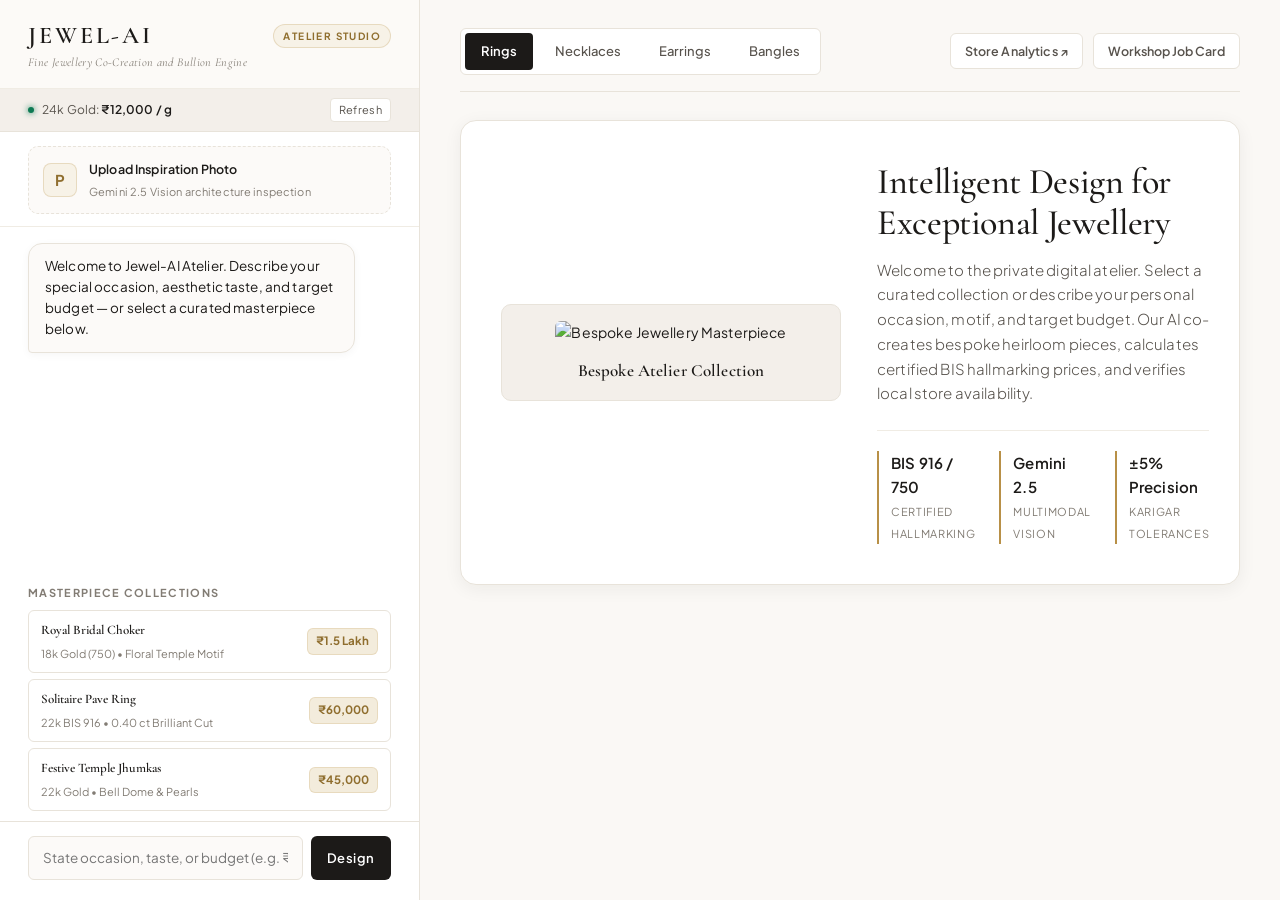
==== commit e8bf2841: "feat(ui): rewrite studio interface to minimal light luxury aesthetic" ====
--- a/static/index.html
+++ b/static/index.html
@@ -3,73 +3,68 @@
 <head>
 <meta charset="utf-8">
 <meta name="viewport" content="width=device-width, initial-scale=1">
-<title>JEWEL-AI | Haute Joaillerie Atelier & AI Co-Creation Salon</title>
+<title>JEWEL-AI | Bespoke Jewellery Atelier & Intelligence Salon</title>
 <link rel="preconnect" href="https://fonts.googleapis.com">
 <link rel="preconnect" href="https://fonts.gstatic.com" crossorigin>
 <link href="https://fonts.googleapis.com/css2?family=Cormorant+Garamond:ital,wght@0,400;0,500;0,600;0,700;1,400;1,600&family=Plus+Jakarta+Sans:wght@300;400;500;600;700&display=swap" rel="stylesheet">
 <style>
 :root {
-  --obsidian: #07090E;
-  --obsidian-surface: #0D111D;
-  --obsidian-card: #131828;
-  --obsidian-card-hover: #192035;
-  --border-hairline: rgba(212, 175, 55, 0.24);
-  --border-subtle: rgba(255, 255, 255, 0.08);
-  --gold-primary: #D4AF37;
-  --gold-light: #F7E7B4;
-  --gold-dark: #8E6F28;
-  --gold-gradient: linear-gradient(135deg, #FBF3D5 0%, #D4AF37 50%, #99751D 100%);
-  --gold-glow: rgba(212, 175, 55, 0.28);
-  --emerald: #10B981;
-  --emerald-surface: rgba(16, 185, 129, 0.12);
-  --ruby: #EF4444;
-  --ruby-surface: rgba(239, 68, 68, 0.12);
-  --text-ivory: #FDFBF7;
-  --text-muted: #9CA3AF;
-  --text-dim: #6B7280;
+  --bg-canvas: #FAF8F5;
+  --bg-surface: #FFFFFF;
+  --bg-subtle: #F3EFEA;
+  --bg-card: #FFFFFF;
+  --bg-card-hover: #FCFAF8;
+  --border-light: #E8E3DA;
+  --border-subtle: #F0ECE4;
+  --border-focus: #B89047;
+  --gold-primary: #B89047;
+  --gold-dark: #8F6E2E;
+  --gold-light: #DFCA9B;
+  --gold-soft: #F7F2E7;
+  --gold-pill: #F3ECDC;
+  --text-primary: #1C1A18;
+  --text-secondary: #57524C;
+  --text-muted: #827C74;
+  --text-light: #ABA49C;
+  --emerald: #0D7A53;
+  --emerald-bg: #EDF7F2;
+  --emerald-border: #A7F3D0;
+  --ruby: #B91C1C;
+  --ruby-bg: #FEF2F2;
+  --ruby-border: #FECACA;
   --font-serif: "Cormorant Garamond", Georgia, serif;
   --font-sans: "Plus Jakarta Sans", system-ui, -apple-system, sans-serif;
-  --radius-card: 16px;
-  --radius-pill: 999px;
-  --shadow-luxe: 0 12px 36px rgba(0, 0, 0, 0.45);
+  --radius-sm: 6px;
+  --radius-md: 10px;
+  --radius-lg: 16px;
+  --shadow-subtle: 0 2px 8px rgba(28, 26, 24, 0.04);
+  --shadow-card: 0 4px 18px rgba(28, 26, 24, 0.06);
+  --shadow-hover: 0 10px 30px rgba(28, 26, 24, 0.10);
 }
 
 * { box-sizing: border-box; margin: 0; padding: 0; }
-html, body { height: 100%; background: var(--obsidian); color: var(--text-ivory); }
+html, body { height: 100%; background: var(--bg-canvas); color: var(--text-primary); }
 body {
   font: 14px/1.6 var(--font-sans);
   display: grid;
-  grid-template-columns: 430px 1fr;
+  grid-template-columns: 420px 1fr;
   overflow: hidden;
   letter-spacing: 0.01em;
 }
 
-/* Ambient Subtle Lighting */
-body::before {
-  content: "";
-  position: fixed;
-  top: -20%;
-  left: 30%;
-  width: 50vw;
-  height: 50vh;
-  background: radial-gradient(circle, rgba(212, 175, 55, 0.05) 0%, transparent 70%);
-  pointer-events: none;
-  z-index: 1;
-}
-
 button, input, select, textarea { font: inherit; color: inherit; }
 :focus-visible { outline: 2px solid var(--gold-primary); outline-offset: 2px; }
 
 /* Custom Scrollbars */
 ::-webkit-scrollbar { width: 5px; height: 5px; }
-::-webkit-scrollbar-track { background: var(--obsidian); }
-::-webkit-scrollbar-thumb { background: rgba(212, 175, 55, 0.25); border-radius: 4px; }
+::-webkit-scrollbar-track { background: var(--bg-canvas); }
+::-webkit-scrollbar-thumb { background: #DDD6CA; border-radius: 4px; }
 ::-webkit-scrollbar-thumb:hover { background: var(--gold-primary); }
 
 /* Left Atelier Concierge Sidebar */
 aside {
-  background: var(--obsidian-surface);
-  border-right: 1px solid var(--border-hairline);
+  background: var(--bg-surface);
+  border-right: 1px solid var(--border-light);
   display: flex;
   flex-direction: column;
   height: 100vh;
@@ -78,9 +73,9 @@
 }
 
 .atelier-brand {
-  padding: 22px 26px 14px;
+  padding: 24px 28px 16px;
   border-bottom: 1px solid var(--border-subtle);
-  background: radial-gradient(circle at 50% 0%, rgba(212, 175, 55, 0.09) 0%, transparent 80%);
+  background: #FCFAF7;
 }
 .brand-top {
   display: flex;
@@ -88,25 +83,21 @@
   justify-content: space-between;
 }
 .brand-logo {
-  font: 700 25px/1 var(--font-serif);
-  letter-spacing: 0.07em;
-  background: var(--gold-gradient);
-  -webkit-background-clip: text;
-  -webkit-text-fill-color: transparent;
-  display: flex;
-  align-items: center;
-  gap: 8px;
+  font: 600 24px/1 var(--font-serif);
+  letter-spacing: 0.12em;
+  color: var(--text-primary);
+  text-transform: uppercase;
 }
 .brand-badge {
   font-size: 10px;
   font-weight: 700;
-  letter-spacing: 0.12em;
+  letter-spacing: 0.14em;
   text-transform: uppercase;
-  padding: 3px 8px;
-  border-radius: var(--radius-pill);
-  background: rgba(212, 175, 55, 0.12);
-  color: var(--gold-light);
-  border: 1px solid var(--border-hairline);
+  padding: 3px 9px;
+  border-radius: 999px;
+  background: var(--gold-soft);
+  color: var(--gold-dark);
+  border: 1px solid rgba(184, 144, 71, 0.25);
 }
 .brand-tagline {
   font-size: 12px;
@@ -119,14 +110,14 @@
 
 /* Bullion Ticker Bar */
 .ticker-bar {
-  background: rgba(7, 9, 14, 0.85);
-  border-bottom: 1px solid var(--border-subtle);
-  padding: 8px 26px;
-  font-size: 11.5px;
+  background: var(--bg-subtle);
+  border-bottom: 1px solid var(--border-light);
+  padding: 9px 28px;
+  font-size: 12px;
   display: flex;
   align-items: center;
   justify-content: space-between;
-  color: var(--text-muted);
+  color: var(--text-secondary);
 }
 .ticker-left {
   display: flex;
@@ -134,152 +125,142 @@
   gap: 8px;
 }
 .live-dot {
-  width: 7px;
-  height: 7px;
+  width: 6px;
+  height: 6px;
   border-radius: 50%;
-  background: #34D399;
-  box-shadow: 0 0 8px #34D399;
-  animation: pulseDot 2s infinite;
-}
-@keyframes pulseDot {
-  0%, 100% { opacity: 1; transform: scale(1); }
-  50% { opacity: 0.5; transform: scale(0.85); }
+  background: var(--emerald);
+  box-shadow: 0 0 6px var(--emerald);
 }
 .ticker-value {
-  color: var(--gold-light);
+  color: var(--text-primary);
   font-weight: 600;
-  letter-spacing: 0.02em;
 }
 .ticker-refresh-btn {
-  background: none;
-  border: 1px solid var(--border-hairline);
-  color: var(--gold-light);
-  padding: 2px 7px;
+  background: var(--bg-surface);
+  border: 1px solid var(--border-light);
+  color: var(--text-secondary);
+  padding: 2px 8px;
   border-radius: 4px;
-  font-size: 10px;
+  font-size: 11px;
   cursor: pointer;
-  letter-spacing: 0.04em;
+  letter-spacing: 0.03em;
   transition: all 0.2s;
 }
 .ticker-refresh-btn:hover {
-  background: rgba(212, 175, 55, 0.15);
   border-color: var(--gold-primary);
-}
-
-/* Multimodal Inspiration Dropzone */
+  color: var(--gold-dark);
+}
+
+/* Inspiration Upload Dropzone */
 .dropzone-container {
-  padding: 12px 26px 10px;
+  padding: 14px 28px 12px;
   border-bottom: 1px solid var(--border-subtle);
 }
 .inspiration-dropzone {
-  border: 1px dashed var(--border-hairline);
-  border-radius: 12px;
-  padding: 11px 14px;
-  background: rgba(19, 24, 40, 0.4);
+  border: 1px dashed var(--border-light);
+  border-radius: var(--radius-md);
+  padding: 12px 14px;
+  background: #FCFAF8;
   cursor: pointer;
   display: flex;
   align-items: center;
   gap: 12px;
-  transition: all 0.25s cubic-bezier(0.16, 1, 0.3, 1);
+  transition: all 0.2s ease;
 }
 .inspiration-dropzone:hover, .inspiration-dropzone.dragover {
   border-color: var(--gold-primary);
-  background: rgba(212, 175, 55, 0.08);
-  box-shadow: 0 0 18px rgba(212, 175, 55, 0.12);
+  background: var(--gold-soft);
 }
 .dropzone-icon {
   width: 34px;
   height: 34px;
-  border-radius: 9px;
-  background: var(--gold-gradient);
-  color: #1A1305;
+  border-radius: 8px;
+  background: var(--gold-soft);
+  color: var(--gold-dark);
+  border: 1px solid rgba(184, 144, 71, 0.25);
   display: flex;
   align-items: center;
   justify-content: center;
-  font-size: 16px;
+  font-size: 15px;
+  font-weight: bold;
   flex-shrink: 0;
-  box-shadow: 0 4px 10px rgba(0,0,0,0.3);
 }
 .dropzone-meta b {
   display: block;
   font-size: 12.5px;
   font-weight: 600;
-  color: var(--gold-light);
-  letter-spacing: 0.02em;
+  color: var(--text-primary);
 }
 .dropzone-meta span {
-  font-size: 10.5px;
+  font-size: 11px;
   color: var(--text-muted);
 }
 #file-input-inspiration { display: none; }
 
-/* Vision Analysis Banner */
+/* Vision Status Banner */
 .vision-status-banner {
-  margin: 10px 26px 0;
-  background: linear-gradient(135deg, rgba(16, 185, 129, 0.12) 0%, rgba(212, 175, 55, 0.08) 100%);
-  border: 1px solid rgba(16, 185, 129, 0.35);
-  border-radius: 10px;
+  margin: 10px 28px 0;
+  background: var(--emerald-bg);
+  border: 1px solid var(--emerald-border);
+  border-radius: var(--radius-sm);
   padding: 10px 14px;
-  font-size: 11.5px;
+  font-size: 12px;
   display: none;
 }
-.vision-status-banner.visible { display: block; animation: fadeIn 0.3s ease; }
+.vision-status-banner.visible { display: block; animation: fadeIn 0.25s ease; }
 .vision-header {
   display: flex;
   justify-content: space-between;
   align-items: center;
   font-weight: 700;
-  color: #34D399;
-  margin-bottom: 3px;
+  color: var(--emerald);
+  margin-bottom: 2px;
 }
 
 /* Chat Messages Flow */
 #chat-log {
   flex: 1;
   overflow-y: auto;
-  padding: 14px 26px;
+  padding: 16px 28px;
   display: flex;
   flex-direction: column;
   gap: 12px;
 }
 .chat-msg {
-  max-width: 92%;
-  padding: 11px 16px;
-  border-radius: 16px 16px 16px 4px;
-  background: var(--obsidian-card);
-  color: var(--text-ivory);
-  border: 1px solid var(--border-subtle);
+  max-width: 90%;
+  padding: 12px 16px;
+  border-radius: 14px 14px 14px 4px;
+  background: #FCFAF8;
+  color: var(--text-primary);
+  border: 1px solid var(--border-light);
   font-size: 13.5px;
-  line-height: 1.5;
-  box-shadow: 0 4px 12px rgba(0,0,0,0.2);
+  line-height: 1.55;
+  box-shadow: var(--shadow-subtle);
 }
 .chat-msg.user {
   align-self: flex-end;
-  background: linear-gradient(135deg, #2A210F 0%, #3D3016 100%);
-  color: var(--gold-light);
-  border-color: rgba(212, 175, 55, 0.35);
-  border-radius: 16px 16px 4px 16px;
+  background: var(--gold-soft);
+  color: var(--text-primary);
+  border-color: rgba(184, 144, 71, 0.3);
+  border-radius: 14px 14px 4px 14px;
 }
 .chat-msg.err {
-  background: #3B161B;
-  color: #FCA5A5;
-  border-color: #7F1D1D;
-}
-
-/* Curated Atelier Masterpiece Starters */
+  background: var(--ruby-bg);
+  color: var(--ruby);
+  border-color: var(--ruby-border);
+}
+
+/* Curated Atelier Masterpieces Starters */
 .starters-section {
-  padding: 0 26px 8px;
+  padding: 0 28px 10px;
 }
 .starters-label {
-  font-size: 10.5px;
+  font-size: 11px;
   font-weight: 700;
-  color: var(--gold-dark);
+  color: var(--text-muted);
   text-transform: uppercase;
   letter-spacing: 0.12em;
-  margin-bottom: 7px;
-  display: flex;
-  align-items: center;
-  gap: 6px;
+  margin-bottom: 8px;
 }
 .starter-cards-grid {
   display: flex;
@@ -287,200 +268,200 @@
   gap: 6px;
 }
 .atelier-starter-btn {
-  background: rgba(19, 24, 40, 0.65);
-  border: 1px solid var(--border-subtle);
-  border-radius: 10px;
-  padding: 8px 12px;
+  background: var(--bg-surface);
+  border: 1px solid var(--border-light);
+  border-radius: var(--radius-sm);
+  padding: 9px 12px;
   cursor: pointer;
   display: flex;
   align-items: center;
   justify-content: space-between;
   text-align: left;
-  transition: all 0.2s cubic-bezier(0.16, 1, 0.3, 1);
+  transition: all 0.2s ease;
 }
 .atelier-starter-btn:hover {
-  background: rgba(212, 175, 55, 0.12);
   border-color: var(--gold-primary);
-  transform: translateX(3px);
+  background: #FCFAF7;
+  transform: translateX(2px);
 }
 .starter-info b {
   display: block;
-  font-size: 12.5px;
-  color: var(--text-ivory);
+  font-size: 13px;
+  color: var(--text-primary);
   font-family: var(--font-serif);
   font-weight: 600;
 }
 .starter-info span {
-  font-size: 10.5px;
+  font-size: 11px;
   color: var(--text-muted);
 }
 .starter-price-pill {
   font-size: 11.5px;
   font-weight: 700;
-  color: var(--gold-light);
-  background: rgba(212, 175, 55, 0.14);
+  color: var(--gold-dark);
+  background: var(--gold-pill);
   padding: 3px 8px;
   border-radius: 6px;
-  border: 1px solid rgba(212, 175, 55, 0.2);
+  border: 1px solid rgba(184, 144, 71, 0.2);
 }
 
 /* Chat Input Bar */
 .chat-form {
-  padding: 12px 26px 18px;
-  border-top: 1px solid var(--border-subtle);
-  background: var(--obsidian-surface);
+  padding: 14px 28px 20px;
+  border-top: 1px solid var(--border-light);
+  background: var(--bg-surface);
   display: flex;
   gap: 8px;
 }
 .chat-input {
   flex: 1;
   min-width: 0;
-  border: 1px solid var(--border-subtle);
-  border-radius: 10px;
+  border: 1px solid var(--border-light);
+  border-radius: var(--radius-sm);
   padding: 10px 14px;
-  background: rgba(7, 9, 14, 0.9);
-  color: var(--text-ivory);
+  background: #FCFAF8;
+  color: var(--text-primary);
   font-size: 13.5px;
   transition: border-color 0.2s;
 }
 .chat-input:focus {
   border-color: var(--gold-primary);
   outline: none;
-  box-shadow: 0 0 10px rgba(212, 175, 55, 0.15);
+  background: #FFFFFF;
 }
 .btn-chat-send {
-  background: var(--gold-gradient);
-  color: #1A1305;
+  background: var(--text-primary);
+  color: #FFFFFF;
   border: none;
-  font-weight: 700;
+  font-weight: 600;
   padding: 0 16px;
-  border-radius: 10px;
+  border-radius: var(--radius-sm);
   cursor: pointer;
   letter-spacing: 0.04em;
+  font-size: 13px;
   transition: all 0.2s;
 }
 .btn-chat-send:hover {
-  transform: translateY(-1px);
-  box-shadow: 0 4px 14px rgba(212, 175, 55, 0.35);
+  background: var(--gold-primary);
 }
 
 /* Right Main Showroom Stage */
 main {
   height: 100vh;
   overflow-y: auto;
-  padding: 24px 34px 60px;
-  background: radial-gradient(circle at 70% 10%, rgba(212, 175, 55, 0.04) 0%, transparent 60%),
-              radial-gradient(circle at 10% 90%, rgba(16, 185, 129, 0.03) 0%, transparent 50%),
-              var(--obsidian);
+  padding: 28px 40px 60px;
+  background: var(--bg-canvas);
 }
 
 .showroom-header-bar {
   display: flex;
   align-items: center;
   justify-content: space-between;
-  margin-bottom: 24px;
-  padding-bottom: 14px;
-  border-bottom: 1px solid var(--border-subtle);
+  margin-bottom: 28px;
+  padding-bottom: 16px;
+  border-bottom: 1px solid var(--border-light);
 }
 .category-tabs-group {
   display: flex;
   gap: 6px;
-  background: rgba(14, 18, 30, 0.8);
+  background: var(--bg-surface);
   padding: 4px;
-  border-radius: 12px;
-  border: 1px solid var(--border-hairline);
+  border-radius: var(--radius-sm);
+  border: 1px solid var(--border-light);
 }
 .cat-pill-btn {
   background: transparent;
   border: none;
-  padding: 7px 15px;
-  border-radius: 8px;
+  padding: 8px 16px;
+  border-radius: 4px;
   font-size: 13px;
+  font-weight: 500;
+  color: var(--text-secondary);
+  cursor: pointer;
+  transition: all 0.2s ease;
+}
+.cat-pill-btn.active {
+  background: var(--text-primary);
+  color: #FFFFFF;
   font-weight: 600;
-  color: var(--text-muted);
-  cursor: pointer;
-  transition: all 0.2s cubic-bezier(0.16, 1, 0.3, 1);
-}
-.cat-pill-btn.active, .cat-pill-btn:hover {
-  background: rgba(212, 175, 55, 0.15);
-  color: var(--gold-light);
-}
-.cat-pill-btn.active {
-  background: var(--gold-gradient);
-  color: #1A1305;
-  box-shadow: 0 2px 10px rgba(212, 175, 55, 0.3);
+}
+.cat-pill-btn:hover:not(.active) {
+  background: var(--bg-subtle);
+  color: var(--text-primary);
 }
 
 .showroom-quick-links {
   display: flex;
   align-items: center;
-  gap: 12px;
+  gap: 10px;
 }
 .atelier-nav-link {
-  color: var(--gold-light);
+  color: var(--text-secondary);
   text-decoration: none;
   font-size: 12.5px;
   font-weight: 600;
-  letter-spacing: 0.03em;
-  padding: 6px 14px;
-  border: 1px solid var(--border-hairline);
-  border-radius: 8px;
+  padding: 7px 14px;
+  border: 1px solid var(--border-light);
+  border-radius: var(--radius-sm);
+  background: var(--bg-surface);
+  cursor: pointer;
   transition: all 0.2s;
-  background: rgba(212, 175, 55, 0.06);
-  cursor: pointer;
 }
 .atelier-nav-link:hover {
-  background: rgba(212, 175, 55, 0.16);
   border-color: var(--gold-primary);
+  color: var(--gold-dark);
 }
 
 /* Hero Showcase Welcome Card */
 .atelier-welcome-stage {
-  background: linear-gradient(145deg, rgba(19, 24, 40, 0.7) 0%, rgba(13, 17, 29, 0.9) 100%);
-  border: 1px solid var(--border-hairline);
-  border-radius: var(--radius-card);
-  padding: 36px 40px;
-  margin-bottom: 28px;
+  background: var(--bg-surface);
+  border: 1px solid var(--border-light);
+  border-radius: var(--radius-lg);
+  padding: 40px;
+  margin-bottom: 32px;
   display: grid;
-  grid-template-columns: 320px 1fr;
-  gap: 34px;
+  grid-template-columns: 340px 1fr;
+  gap: 36px;
   align-items: center;
-  box-shadow: var(--shadow-luxe);
+  box-shadow: var(--shadow-card);
 }
 .welcome-plinth-card {
   position: relative;
-  border-radius: 14px;
+  border-radius: var(--radius-md);
   overflow: hidden;
-  border: 1px solid var(--border-hairline);
-  background: #0A0D15;
+  border: 1px solid var(--border-light);
+  background: var(--bg-subtle);
   text-align: center;
-  padding: 14px;
+  padding: 16px;
 }
 .welcome-plinth-card img {
   width: 100%;
-  height: 260px;
+  height: 270px;
   object-fit: cover;
-  border-radius: 10px;
+  border-radius: var(--radius-sm);
   transition: transform 0.4s ease;
 }
 .welcome-plinth-card:hover img {
-  transform: scale(1.03);
+  transform: scale(1.02);
 }
 .welcome-narrative h2 {
-  font: 600 34px/1.2 var(--font-serif);
-  color: var(--text-ivory);
-  margin-bottom: 12px;
-  letter-spacing: 0.02em;
+  font: 500 36px/1.15 var(--font-serif);
+  color: var(--text-primary);
+  margin-bottom: 14px;
+  letter-spacing: -0.01em;
 }
 .welcome-narrative p {
-  color: var(--text-muted);
-  font-size: 14.5px;
+  color: var(--text-secondary);
+  font-size: 15px;
   line-height: 1.65;
-  margin-bottom: 22px;
+  margin-bottom: 24px;
+  font-weight: 300;
 }
 .welcome-metrics-strip {
   display: flex;
-  gap: 20px;
+  gap: 24px;
+  border-top: 1px solid var(--border-subtle);
+  padding-top: 20px;
 }
 .metric-pill {
   border-left: 2px solid var(--gold-primary);
@@ -489,13 +470,14 @@
 .metric-pill b {
   display: block;
   font-size: 15px;
-  color: var(--gold-light);
+  color: var(--text-primary);
+  font-weight: 600;
 }
 .metric-pill span {
   font-size: 11px;
-  color: var(--text-dim);
+  color: var(--text-muted);
   text-transform: uppercase;
-  letter-spacing: 0.05em;
+  letter-spacing: 0.06em;
 }
 
 /* 3 Calibrated Variations Header */
@@ -506,61 +488,62 @@
   margin-bottom: 16px;
 }
 .gallery-header-row h2 {
-  font: 600 26px/1.2 var(--font-serif);
-  color: var(--text-ivory);
-  letter-spacing: 0.02em;
+  font: 500 28px/1.2 var(--font-serif);
+  color: var(--text-primary);
 }
 .gallery-header-row p {
-  font-size: 13px;
-  color: var(--text-muted);
-  margin-top: 3px;
+  font-size: 13.5px;
+  color: var(--text-secondary);
+  margin-top: 4px;
 }
 
 .trend-alert-pill {
-  background: linear-gradient(135deg, rgba(212, 175, 55, 0.08) 0%, rgba(16, 185, 129, 0.05) 100%);
-  border: 1px solid var(--border-hairline);
-  border-radius: 10px;
-  padding: 9px 16px;
-  font-size: 12px;
-  color: var(--gold-light);
-  margin-bottom: 20px;
+  background: var(--bg-surface);
+  border: 1px solid var(--border-light);
+  border-radius: var(--radius-sm);
+  padding: 10px 16px;
+  font-size: 12.5px;
+  color: var(--text-secondary);
+  margin-bottom: 24px;
   display: flex;
   align-items: center;
   gap: 10px;
-}
+  box-shadow: var(--shadow-subtle);
+}
+.trend-alert-pill b { color: var(--gold-dark); }
 
 /* 3 Variations Card Grid */
 .gallery-cards-grid {
   display: grid;
   grid-template-columns: repeat(3, 1fr);
-  gap: 22px;
-  margin-bottom: 34px;
+  gap: 24px;
+  margin-bottom: 36px;
 }
 .jewel-variant-card {
-  background: var(--obsidian-card);
-  border: 1px solid var(--border-hairline);
-  border-radius: var(--radius-card);
-  padding: 20px;
+  background: var(--bg-surface);
+  border: 1px solid var(--border-light);
+  border-radius: var(--radius-lg);
+  padding: 22px;
   display: flex;
   flex-direction: column;
   position: relative;
-  transition: all 0.3s cubic-bezier(0.16, 1, 0.3, 1);
-  box-shadow: 0 8px 24px rgba(0,0,0,0.35);
+  transition: all 0.25s ease;
+  box-shadow: var(--shadow-card);
 }
 .jewel-variant-card:hover {
-  transform: translateY(-4px);
-  border-color: var(--gold-primary);
-  box-shadow: 0 16px 40px rgba(212, 175, 55, 0.18);
+  transform: translateY(-3px);
+  border-color: var(--border-focus);
+  box-shadow: var(--shadow-hover);
 }
 .jewel-variant-card.statement {
-  background: linear-gradient(180deg, rgba(212, 175, 55, 0.06) 0%, var(--obsidian-card) 60%);
-  border-color: rgba(212, 175, 55, 0.45);
+  background: #FCFAF7;
+  border-color: rgba(184, 144, 71, 0.4);
 }
 
 .card-media-stage {
-  height: 220px;
-  border-radius: 12px;
-  background: #080B13;
+  height: 230px;
+  border-radius: var(--radius-md);
+  background: var(--bg-subtle);
   border: 1px solid var(--border-subtle);
   overflow: hidden;
   position: relative;
@@ -576,27 +559,27 @@
   transition: transform 0.4s ease;
 }
 .card-media-stage:hover img {
-  transform: scale(1.05);
+  transform: scale(1.03);
 }
 .card-media-stage svg {
-  width: 160px;
-  height: 160px;
-  filter: drop-shadow(0 6px 14px rgba(0,0,0,0.5));
+  width: 170px;
+  height: 170px;
+  filter: drop-shadow(0 4px 10px rgba(0,0,0,0.06));
 }
 .card-tier-tag {
   position: absolute;
   top: 10px;
   left: 10px;
-  background: rgba(8, 11, 19, 0.85);
-  backdrop-filter: blur(8px);
-  border: 1px solid var(--border-hairline);
-  color: var(--gold-light);
+  background: rgba(255, 255, 255, 0.92);
+  backdrop-filter: blur(6px);
+  border: 1px solid var(--border-light);
+  color: var(--text-primary);
   font-size: 11px;
   font-weight: 700;
   text-transform: uppercase;
   letter-spacing: 0.08em;
   padding: 3px 9px;
-  border-radius: 6px;
+  border-radius: 4px;
   z-index: 2;
 }
 .card-view-toggle {
@@ -604,32 +587,32 @@
   bottom: 8px;
   right: 8px;
   display: flex;
-  gap: 3px;
-  background: rgba(8, 11, 19, 0.85);
-  backdrop-filter: blur(8px);
+  gap: 2px;
+  background: rgba(255, 255, 255, 0.92);
+  backdrop-filter: blur(6px);
   padding: 2px;
-  border-radius: 6px;
-  border: 1px solid var(--border-subtle);
+  border-radius: 4px;
+  border: 1px solid var(--border-light);
   z-index: 2;
 }
 .view-toggle-btn {
   background: none;
   border: none;
-  font-size: 10px;
+  font-size: 10.5px;
   font-weight: 600;
   color: var(--text-muted);
-  padding: 2px 7px;
-  border-radius: 4px;
+  padding: 3px 8px;
+  border-radius: 3px;
   cursor: pointer;
 }
 .view-toggle-btn.active {
-  background: var(--gold-gradient);
-  color: #1A1305;
+  background: var(--text-primary);
+  color: #FFFFFF;
 }
 
 .card-title {
-  font: 600 20px/1.2 var(--font-serif);
-  color: var(--text-ivory);
+  font: 600 21px/1.2 var(--font-serif);
+  color: var(--text-primary);
   margin-bottom: 6px;
 }
 .card-price-row {
@@ -640,58 +623,58 @@
 }
 .card-price {
   font: 700 20px/1 var(--font-sans);
-  color: var(--gold-light);
+  color: var(--text-primary);
 }
 .budget-status-tag {
   font-size: 11px;
   font-weight: 600;
   padding: 2px 8px;
-  border-radius: var(--radius-pill);
+  border-radius: 999px;
 }
 .status-fits {
-  background: var(--emerald-surface);
-  color: #34D399;
-  border: 1px solid rgba(52, 211, 153, 0.3);
+  background: var(--emerald-bg);
+  color: var(--emerald);
+  border: 1px solid var(--emerald-border);
 }
 .status-over {
-  background: var(--ruby-surface);
-  color: #F87171;
-  border: 1px solid rgba(248, 113, 113, 0.3);
+  background: var(--ruby-bg);
+  color: var(--ruby);
+  border: 1px solid var(--ruby-border);
 }
 .card-specs-list {
-  font-size: 12px;
-  color: var(--text-muted);
+  font-size: 12.5px;
+  color: var(--text-secondary);
   line-height: 1.6;
   margin-bottom: 18px;
   flex: 1;
 }
 .btn-launch-customizer {
   width: 100%;
-  background: rgba(212, 175, 55, 0.12);
-  border: 1px solid var(--border-hairline);
-  color: var(--gold-light);
+  background: var(--bg-surface);
+  border: 1px solid var(--border-light);
+  color: var(--text-primary);
   font-weight: 600;
   font-size: 13px;
   padding: 10px;
-  border-radius: 10px;
+  border-radius: var(--radius-sm);
   cursor: pointer;
   transition: all 0.2s;
-  letter-spacing: 0.03em;
+  letter-spacing: 0.02em;
 }
 .btn-launch-customizer:hover {
-  background: var(--gold-gradient);
-  color: #1A1305;
-  border-color: var(--gold-primary);
-  box-shadow: 0 4px 16px rgba(212, 175, 55, 0.3);
+  background: var(--text-primary);
+  color: #FFFFFF;
+  border-color: var(--text-primary);
 }
 
 /* In-Stock Showroom Matches Shelf */
 .showroom-matches-shelf {
-  background: rgba(14, 18, 30, 0.7);
-  border: 1px solid var(--border-hairline);
-  border-radius: var(--radius-card);
-  padding: 22px 26px;
-  margin-top: 24px;
+  background: var(--bg-surface);
+  border: 1px solid var(--border-light);
+  border-radius: var(--radius-lg);
+  padding: 24px 28px;
+  margin-top: 28px;
+  box-shadow: var(--shadow-card);
 }
 .shelf-header {
   display: flex;
@@ -700,41 +683,40 @@
   margin-bottom: 16px;
 }
 .shelf-header h4 {
-  font: 600 18px/1 var(--font-serif);
-  color: var(--text-ivory);
-  letter-spacing: 0.02em;
+  font: 600 20px/1 var(--font-serif);
+  color: var(--text-primary);
 }
 .shelf-grid {
   display: grid;
   grid-template-columns: repeat(3, 1fr);
-  gap: 14px;
+  gap: 16px;
 }
 .shelf-item-card {
-  background: rgba(8, 11, 19, 0.85);
-  border: 1px solid var(--border-subtle);
-  border-radius: 10px;
-  padding: 12px 14px;
+  background: var(--bg-canvas);
+  border: 1px solid var(--border-light);
+  border-radius: var(--radius-sm);
+  padding: 14px 16px;
   transition: border-color 0.2s;
 }
 .shelf-item-card:hover { border-color: var(--gold-primary); }
 .shelf-item-sku {
   display: flex;
   justify-content: space-between;
-  font-size: 10.5px;
+  font-size: 11px;
   color: var(--gold-dark);
   font-weight: 700;
   margin-bottom: 4px;
 }
 .shelf-item-name {
-  font-size: 13px;
+  font-size: 13.5px;
   font-weight: 600;
-  color: var(--text-ivory);
+  color: var(--text-primary);
   margin-bottom: 6px;
 }
 .shelf-item-price {
-  font-size: 14px;
+  font-size: 14.5px;
   font-weight: 700;
-  color: var(--gold-light);
+  color: var(--text-primary);
 }
 
 /* Interactive Studio Customizer Layout */
@@ -744,57 +726,55 @@
   gap: 28px;
 }
 .atelier-panel {
-  background: var(--obsidian-card);
-  border: 1px solid var(--border-hairline);
-  border-radius: var(--radius-card);
-  padding: 24px;
-  margin-bottom: 22px;
-  box-shadow: 0 8px 24px rgba(0,0,0,0.3);
+  background: var(--bg-surface);
+  border: 1px solid var(--border-light);
+  border-radius: var(--radius-lg);
+  padding: 26px;
+  margin-bottom: 24px;
+  box-shadow: var(--shadow-card);
 }
 .panel-headline {
-  font: 600 20px/1.2 var(--font-serif);
-  color: var(--text-ivory);
-  letter-spacing: 0.02em;
-  margin-bottom: 18px;
+  font: 600 22px/1.2 var(--font-serif);
+  color: var(--text-primary);
+  margin-bottom: 20px;
   display: flex;
   justify-content: space-between;
   align-items: center;
   border-bottom: 1px solid var(--border-subtle);
-  padding-bottom: 12px;
+  padding-bottom: 14px;
 }
 
 .jewel-stage-plinth {
-  height: 340px;
-  border-radius: 14px;
-  background: radial-gradient(circle at 50% 40%, #151A2C 0%, #080A12 75%);
-  border: 1px solid var(--border-subtle);
+  height: 350px;
+  border-radius: var(--radius-md);
+  background: var(--bg-subtle);
+  border: 1px solid var(--border-light);
   display: flex;
   align-items: center;
   justify-content: center;
   position: relative;
   overflow: hidden;
-  box-shadow: inset 0 0 50px rgba(0,0,0,0.8);
 }
 .jewel-stage-plinth img {
   max-width: 90%;
   max-height: 90%;
   object-fit: contain;
-  border-radius: 12px;
+  border-radius: var(--radius-sm);
   transition: transform 0.3s ease;
-  filter: drop-shadow(0 14px 28px rgba(0,0,0,0.7));
+  filter: drop-shadow(0 10px 20px rgba(0,0,0,0.08));
 }
 .jewel-stage-plinth svg {
   width: 220px;
   height: 220px;
-  filter: drop-shadow(0 14px 28px rgba(0,0,0,0.6));
+  filter: drop-shadow(0 10px 20px rgba(0,0,0,0.08));
 }
 
 /* AI Render Progress Overlay */
 .render-loading-overlay {
   position: absolute;
   inset: 0;
-  background: rgba(8, 10, 18, 0.88);
-  backdrop-filter: blur(8px);
+  background: rgba(255, 255, 255, 0.90);
+  backdrop-filter: blur(4px);
   display: flex;
   flex-direction: column;
   align-items: center;
@@ -803,11 +783,11 @@
   z-index: 10;
   display: none;
 }
-.render-loading-overlay.active { display: flex; animation: fadeIn 0.3s ease; }
+.render-loading-overlay.active { display: flex; animation: fadeIn 0.25s ease; }
 .render-spinner {
-  width: 44px;
-  height: 44px;
-  border: 3px solid rgba(212, 175, 55, 0.2);
+  width: 40px;
+  height: 40px;
+  border: 3px solid var(--border-light);
   border-top-color: var(--gold-primary);
   border-radius: 50%;
   animation: spin 0.8s linear infinite;
@@ -815,9 +795,8 @@
 @keyframes spin { to { transform: rotate(360deg); } }
 .render-status-text {
   font-size: 13px;
-  color: var(--gold-light);
+  color: var(--text-primary);
   font-weight: 600;
-  letter-spacing: 0.02em;
 }
 
 /* Certified Hallmarking Badge Seal */
@@ -825,32 +804,32 @@
   display: flex;
   align-items: center;
   gap: 12px;
-  background: linear-gradient(135deg, rgba(16, 185, 129, 0.09) 0%, rgba(212, 175, 55, 0.06) 100%);
-  border: 1px solid rgba(16, 185, 129, 0.3);
-  border-radius: 10px;
-  padding: 10px 14px;
-  margin-top: 14px;
+  background: var(--emerald-bg);
+  border: 1px solid var(--emerald-border);
+  border-radius: var(--radius-sm);
+  padding: 11px 14px;
+  margin-top: 16px;
 }
 .cert-seal-icon {
-  width: 32px;
-  height: 32px;
-  border-radius: 8px;
-  background: rgba(16, 185, 129, 0.15);
-  color: #34D399;
+  width: 30px;
+  height: 30px;
+  border-radius: 6px;
+  background: #FFFFFF;
+  color: var(--emerald);
   display: flex;
   align-items: center;
   justify-content: center;
-  font-size: 16px;
+  font-size: 15px;
   font-weight: bold;
 }
 .cert-seal-info b {
   display: block;
   font-size: 12.5px;
-  color: #34D399;
+  color: var(--emerald);
 }
 .cert-seal-info span {
   font-size: 11px;
-  color: var(--text-muted);
+  color: var(--text-secondary);
 }
 
 /* Studio Sliders and Selectors */
@@ -861,21 +840,21 @@
   display: flex;
   justify-content: space-between;
   font-size: 12.5px;
-  color: var(--text-muted);
+  color: var(--text-secondary);
   margin-bottom: 6px;
 }
 .control-header span:last-child {
-  color: var(--gold-light);
+  color: var(--text-primary);
   font-weight: 600;
 }
 .atelier-select {
   width: 100%;
-  padding: 9px 12px;
-  background: #080B13;
-  border: 1px solid var(--border-subtle);
-  border-radius: 8px;
-  color: var(--text-ivory);
-  font-size: 13px;
+  padding: 10px 12px;
+  background: var(--bg-surface);
+  border: 1px solid var(--border-light);
+  border-radius: var(--radius-sm);
+  color: var(--text-primary);
+  font-size: 13.5px;
   transition: border-color 0.2s;
 }
 .atelier-select:focus { border-color: var(--gold-primary); outline: none; }
@@ -888,9 +867,9 @@
 
 /* Cost Breakdown Table */
 .cost-breakdown-box {
-  background: #080B13;
-  border: 1px solid var(--border-subtle);
-  border-radius: 10px;
+  background: var(--bg-canvas);
+  border: 1px solid var(--border-light);
+  border-radius: var(--radius-sm);
   padding: 14px 18px;
   margin-bottom: 18px;
 }
@@ -898,21 +877,21 @@
   display: flex;
   justify-content: space-between;
   font-size: 12.5px;
-  padding: 5px 0;
-  border-bottom: 1px solid rgba(255, 255, 255, 0.04);
-  color: var(--text-muted);
-}
-.cost-line b { color: var(--text-ivory); font-weight: 600; }
+  padding: 6px 0;
+  border-bottom: 1px solid rgba(0, 0, 0, 0.04);
+  color: var(--text-secondary);
+}
+.cost-line b { color: var(--text-primary); font-weight: 600; }
 .cost-line.total-line {
-  border-top: 1px solid var(--border-hairline);
+  border-top: 1px solid var(--border-light);
   border-bottom: none;
   padding-top: 10px;
   margin-top: 6px;
   font-size: 15px;
 }
 .cost-line.total-line b {
-  color: var(--gold-light);
-  font-size: 19px;
+  color: var(--gold-dark);
+  font-size: 20px;
   font-family: var(--font-serif);
 }
 
@@ -925,26 +904,26 @@
   justify-content: space-between;
   font-size: 12px;
   margin-bottom: 6px;
-  color: var(--text-muted);
+  color: var(--text-secondary);
 }
 .meter-track {
   height: 8px;
-  background: #080B13;
-  border-radius: var(--radius-pill);
+  background: var(--bg-subtle);
+  border-radius: 999px;
   overflow: hidden;
-  border: 1px solid var(--border-subtle);
+  border: 1px solid var(--border-light);
 }
 .meter-progress {
   height: 100%;
   background: var(--emerald);
   width: 60%;
-  transition: width 0.3s cubic-bezier(0.16, 1, 0.3, 1), background 0.3s;
+  transition: width 0.3s ease, background 0.3s;
 }
 .meter-track.over .meter-progress {
   background: var(--ruby);
 }
 
-/* Budget Levers Pill Buttons */
+/* Budget Levers Buttons */
 .budget-levers-shelf {
   display: flex;
   flex-direction: column;
@@ -952,25 +931,24 @@
   margin-bottom: 20px;
 }
 .lever-card-btn {
-  background: rgba(212, 175, 55, 0.08);
-  border: 1px solid var(--border-hairline);
-  border-radius: 8px;
-  padding: 8px 12px;
+  background: var(--bg-surface);
+  border: 1px solid var(--border-light);
+  border-radius: var(--radius-sm);
+  padding: 9px 12px;
   display: flex;
   justify-content: space-between;
   align-items: center;
-  font-size: 12px;
-  color: var(--text-ivory);
+  font-size: 12.5px;
+  color: var(--text-primary);
   cursor: pointer;
   transition: all 0.2s;
-  text-align: left;
 }
 .lever-card-btn:hover {
-  background: rgba(212, 175, 55, 0.2);
   border-color: var(--gold-primary);
+  background: var(--gold-soft);
   transform: translateX(2px);
 }
-.lever-card-btn b { color: #34D399; }
+.lever-card-btn b { color: var(--emerald); }
 
 /* Action Buttons Grid */
 .actions-dual-grid {
@@ -980,74 +958,73 @@
   margin-top: 10px;
 }
 .btn-gold-primary {
-  background: var(--gold-gradient);
-  color: #1A1305;
+  background: var(--text-primary);
+  color: #FFFFFF;
   border: none;
-  font-weight: 700;
+  font-weight: 600;
   padding: 12px 18px;
-  border-radius: 10px;
+  border-radius: var(--radius-sm);
   cursor: pointer;
   letter-spacing: 0.03em;
   text-align: center;
   text-decoration: none;
   transition: all 0.2s;
-  box-shadow: 0 4px 14px rgba(212, 175, 55, 0.25);
+  font-size: 13.5px;
 }
 .btn-gold-primary:hover {
-  transform: translateY(-2px);
-  box-shadow: 0 6px 20px rgba(212, 175, 55, 0.4);
+  background: var(--gold-primary);
 }
 .btn-outline-glass {
-  background: rgba(19, 24, 40, 0.6);
-  border: 1px solid var(--border-hairline);
-  color: var(--gold-light);
+  background: var(--bg-surface);
+  border: 1px solid var(--border-light);
+  color: var(--text-primary);
   font-weight: 600;
   padding: 12px 18px;
-  border-radius: 10px;
+  border-radius: var(--radius-sm);
   cursor: pointer;
   text-align: center;
   transition: all 0.2s;
+  font-size: 13.5px;
 }
 .btn-outline-glass:hover {
-  background: rgba(212, 175, 55, 0.12);
-  border-color: var(--gold-primary);
+  border-color: var(--text-primary);
 }
 
 /* Modal Overlay & Card */
 .modal-overlay {
   position: fixed;
   inset: 0;
-  background: rgba(5, 7, 12, 0.85);
-  backdrop-filter: blur(10px);
+  background: rgba(28, 26, 24, 0.6);
+  backdrop-filter: blur(4px);
   z-index: 100;
   display: none;
   align-items: center;
   justify-content: center;
   padding: 20px;
 }
-.modal-overlay.open { display: flex; animation: fadeIn 0.25s ease; }
+.modal-overlay.open { display: flex; animation: fadeIn 0.2s ease; }
 .modal-card {
-  background: var(--obsidian-surface);
-  border: 1px solid var(--border-hairline);
-  border-radius: var(--radius-card);
+  background: var(--bg-surface);
+  border: 1px solid var(--border-light);
+  border-radius: var(--radius-lg);
   max-width: 680px;
   width: 100%;
   max-height: 90vh;
   overflow-y: auto;
-  padding: 28px 32px;
-  box-shadow: var(--shadow-luxe);
+  padding: 30px 36px;
+  box-shadow: 0 16px 40px rgba(0, 0, 0, 0.12);
 }
 .modal-header {
   display: flex;
   justify-content: space-between;
   align-items: center;
   margin-bottom: 20px;
-  padding-bottom: 12px;
+  padding-bottom: 14px;
   border-bottom: 1px solid var(--border-subtle);
 }
 .modal-header h3 {
   font: 600 24px/1 var(--font-serif);
-  color: var(--text-ivory);
+  color: var(--text-primary);
 }
 .modal-close {
   background: none;
@@ -1062,17 +1039,16 @@
   position: fixed;
   bottom: 24px;
   right: 28px;
-  background: var(--obsidian-card);
-  border: 1px solid var(--gold-primary);
-  color: var(--gold-light);
+  background: var(--text-primary);
+  color: #FFFFFF;
   padding: 12px 20px;
-  border-radius: 10px;
+  border-radius: var(--radius-sm);
   font-size: 13px;
-  font-weight: 600;
-  box-shadow: var(--shadow-luxe);
+  font-weight: 500;
+  box-shadow: 0 4px 16px rgba(0, 0, 0, 0.15);
   opacity: 0;
   transform: translateY(10px);
-  transition: all 0.3s cubic-bezier(0.16, 1, 0.3, 1);
+  transition: all 0.25s ease;
   pointer-events: none;
   z-index: 999;
 }
@@ -1088,7 +1064,7 @@
 
 @media (max-width: 1100px) {
   body { grid-template-columns: 1fr; overflow-y: auto; }
-  aside { height: auto; border-right: none; border-bottom: 1px solid var(--border-hairline); }
+  aside { height: auto; border-right: none; border-bottom: 1px solid var(--border-light); }
   main { height: auto; padding: 20px; }
   .gallery-cards-grid { grid-template-columns: 1fr; }
   .atelier-welcome-stage { grid-template-columns: 1fr; }
@@ -1102,12 +1078,10 @@
 <aside id="concierge-pane">
   <div class="atelier-brand">
     <div class="brand-top">
-      <div class="brand-logo">
-        <span>✦</span> JEWEL-AI
-      </div>
-      <span class="brand-badge">Haute Joaillerie</span>
+      <div class="brand-logo">Jewel-AI</div>
+      <span class="brand-badge">Atelier Studio</span>
     </div>
-    <div class="brand-tagline">AI Co-Creation Salon & Bullion Engine</div>
+    <div class="brand-tagline">Fine Jewellery Co-Creation and Bullion Engine</div>
   </div>
 
   <!-- Bullion Ticker Bar -->
@@ -1119,10 +1093,10 @@
     <button class="ticker-refresh-btn" id="btn-refresh-ticker" title="Refresh via Google Search Grounding">Refresh</button>
   </div>
 
-  <!-- Multimodal Inspiration Photo Dropzone -->
+  <!-- Inspiration Upload Dropzone -->
   <div class="dropzone-container">
     <div class="inspiration-dropzone" id="inspiration-dropzone">
-      <div class="dropzone-icon">📷</div>
+      <div class="dropzone-icon">P</div>
       <div class="dropzone-meta">
         <b>Upload Inspiration Photo</b>
         <span>Gemini 2.5 Vision architecture inspection</span>
@@ -1134,25 +1108,23 @@
   <!-- Vision Status Banner -->
   <div class="vision-status-banner" id="vision-banner">
     <div class="vision-header">
-      <span>✦ Vision Analysis Complete</span>
-      <span style="font-size:10px; opacity:0.8;">Gemini 2.5</span>
+      <span>Vision Analysis Complete</span>
+      <span style="font-size:10.5px; opacity:0.8;">Gemini 2.5</span>
     </div>
-    <div id="vision-category" style="font-weight:600; color:#fff;"></div>
-    <div id="vision-details" style="color:var(--text-muted); font-size:11px;"></div>
+    <div id="vision-category" style="font-weight:600; color:var(--text-primary);"></div>
+    <div id="vision-details" style="color:var(--text-secondary); font-size:11px;"></div>
   </div>
 
   <!-- Chat Log -->
   <div id="chat-log" aria-live="polite"></div>
 
-  <!-- Curated Atelier Masterpieces (The 3 User Starters) -->
+  <!-- Curated Masterpieces (The 3 Starters) -->
   <div class="starters-section" id="starters-box">
-    <div class="starters-label">
-      <span>✦</span> Masterpiece Collections
-    </div>
+    <div class="starters-label">Masterpiece Collections</div>
     <div class="starter-cards-grid">
       <button class="atelier-starter-btn" id="btn-starter-bridal" data-category="necklace" data-prompt="Design an 18k gold bridal necklace for a wedding, budget ₹1,50,000 with floral temple motifs">
         <div class="starter-info">
-          <b>📿 Royal Bridal Choker</b>
+          <b>Royal Bridal Choker</b>
           <span>18k Gold (750) • Floral Temple Motif</span>
         </div>
         <div class="starter-price-pill">₹1.5 Lakh</div>
@@ -1160,7 +1132,7 @@
 
       <button class="atelier-starter-btn" id="btn-starter-ring" data-category="ring" data-prompt="Solitaire diamond engagement ring in 22k yellow gold, budget ₹60,000">
         <div class="starter-info">
-          <b>💍 Solitaire Pavé Ring</b>
+          <b>Solitaire Pave Ring</b>
           <span>22k BIS 916 • 0.40 ct Brilliant Cut</span>
         </div>
         <div class="starter-price-pill">₹60,000</div>
@@ -1168,7 +1140,7 @@
 
       <button class="atelier-starter-btn" id="btn-starter-earrings" data-category="earrings" data-prompt="Temple jhumka earrings for Diwali festival, budget ₹45,000">
         <div class="starter-info">
-          <b>✨ Festive Temple Jhumkas</b>
+          <b>Festive Temple Jhumkas</b>
           <span>22k Gold • Bell Dome & Pearls</span>
         </div>
         <div class="starter-price-pill">₹45,000</div>
@@ -1188,14 +1160,14 @@
   <!-- Showroom Header Bar -->
   <div class="showroom-header-bar">
     <div class="category-tabs-group" id="category-tabs">
-      <button class="cat-pill-btn active" data-cat="ring">💍 Rings</button>
-      <button class="cat-pill-btn" data-cat="necklace">📿 Necklaces</button>
-      <button class="cat-pill-btn" data-cat="earrings">✨ Earrings</button>
-      <button class="cat-pill-btn" data-cat="bangle">⭕ Bangles</button>
+      <button class="cat-pill-btn active" data-cat="ring">Rings</button>
+      <button class="cat-pill-btn" data-cat="necklace">Necklaces</button>
+      <button class="cat-pill-btn" data-cat="earrings">Earrings</button>
+      <button class="cat-pill-btn" data-cat="bangle">Bangles</button>
     </div>
     <div class="showroom-quick-links">
       <a class="atelier-nav-link" href="/dashboard.html" target="_blank">Store Analytics ↗</a>
-      <button class="atelier-nav-link" id="btn-top-jobcard">Workshop Job Card 📄</button>
+      <button class="atelier-nav-link" id="btn-top-jobcard">Workshop Job Card</button>
     </div>
   </div>
 
@@ -1227,10 +1199,10 @@
 const esc = t => String(t ?? '').replace(/[&<>]/g, c => ({'&':'&amp;','<':'&lt;','>':'&gt;'}[c]));
 
 const METALS = {
-  gold_24k: ['#F9E79F', '#D4AF37', '24k Fine Gold (999)'],
-  gold_22k: ['#F3E5AB', '#B98A25', '22k Standard Gold (916 BIS)'],
-  gold_18k: ['#EDCF8E', '#A67C2E', '18k Bridal Gold (750)'],
-  gold_14k: ['#EADBB6', '#9B7E3E', '14k Everyday Gold (585)']
+  gold_24k: ['#DFB135', '#B8860B', '24k Fine Gold (999)'],
+  gold_22k: ['#C99E32', '#997318', '22k Standard Gold (916 BIS)'],
+  gold_18k: ['#B88B4A', '#8C6328', '18k Bridal Gold (750)'],
+  gold_14k: ['#AA8555', '#7A5B32', '14k Everyday Gold (585)']
 };
 
 const STONES = {
@@ -1312,10 +1284,10 @@
       </linearGradient>
     </defs>
     <circle cx="100" cy="126" r="58" fill="none" stroke="url(#${id})" stroke-width="${sw}"/>
-    <circle cx="100" cy="126" r="${58 - sw/2 + 1}" fill="none" stroke="#FFFFFF" stroke-width="1" opacity="0.35"/>
+    <circle cx="100" cy="126" r="${58 - sw/2 + 1}" fill="none" stroke="#FFFFFF" stroke-width="1.2" opacity="0.6"/>
     ${hasStone ? `
-      <polygon points="${100-r*0.65},${cy-r*0.75} ${100+r*0.65},${cy-r*0.75} ${100+r},${cy-r*0.15} 100,${cy+r*0.85} ${100-r},${cy-r*0.15}" fill="#E8F4FD" stroke="#93C5FD" stroke-width="1.5"/>
-      <path d="M${100-r},${cy-r*0.15}H${100+r} M${100-r*0.65},${cy-r*0.75}L100,${cy+r*0.85}L${100+r*0.65},${cy-r*0.75} M${100-r*0.35},${cy-r*0.15}L100,${cy-r*0.75}L${100+r*0.35},${cy-r*0.15}" stroke="#BFDBFE" stroke-width="1" fill="none"/>
+      <polygon points="${100-r*0.65},${cy-r*0.75} ${100+r*0.65},${cy-r*0.75} ${100+r},${cy-r*0.15} 100,${cy+r*0.85} ${100-r},${cy-r*0.15}" fill="#F0F7FF" stroke="#60A5FA" stroke-width="1.2"/>
+      <path d="M${100-r},${cy-r*0.15}H${100+r} M${100-r*0.65},${cy-r*0.75}L100,${cy+r*0.85}L${100+r*0.65},${cy-r*0.75} M${100-r*0.35},${cy-r*0.15}L100,${cy-r*0.75}L${100+r*0.35},${cy-r*0.15}" stroke="#93C5FD" stroke-width="0.8" fill="none"/>
       <circle cx="${100-r*0.7}" cy="${cy-r*0.7}" r="2" fill="${b}"/><circle cx="${100+r*0.7}" cy="${cy-r*0.7}" r="2" fill="${b}"/>
     ` : ''}
   </svg>`;
@@ -1331,7 +1303,7 @@
     <path d="M 30,25 Q 100,125 170,25" fill="none" stroke="url(#${id})" stroke-width="4.5" stroke-dasharray="2,2"/>
     <rect x="96" y="88" width="8" height="14" rx="3" fill="${b}" stroke="${a}"/>
     <circle cx="100" cy="118" r="${pr + 6}" fill="url(#${id})" stroke="${b}" stroke-width="2"/>
-    ${hasStone ? `<polygon points="${100-pr*0.7},${118-pr*0.7} ${100+pr*0.7},${118-pr*0.7} ${100+pr},${118} 100,${118+pr} ${100-pr},${118}" fill="#E8F4FD" stroke="#93C5FD"/>` : `<circle cx="100" cy="118" r="${pr}" fill="${b}"/>`}
+    ${hasStone ? `<polygon points="${100-pr*0.7},${118-pr*0.7} ${100+pr*0.7},${118-pr*0.7} ${100+pr},${118} 100,${118+pr} ${100-pr},${118}" fill="#F0F7FF" stroke="#60A5FA"/>` : `<circle cx="100" cy="118" r="${pr}" fill="${b}"/>`}
     <circle cx="100" cy="${118 + pr + 12}" r="3.5" fill="${a}" stroke="${b}"/>
   </svg>`;
 }
@@ -1354,7 +1326,7 @@
   const [a, b] = METALS[sp.metal] || METALS.gold_22k;
   return `<svg viewBox="0 0 200 200" role="img"><defs><linearGradient id="${id}" x1="0%" y1="0%" x2="100%" y2="100%"><stop offset="0%" stop-color="${a}"/><stop offset="50%" stop-color="${b}"/><stop offset="100%" stop-color="${a}"/></linearGradient></defs>
     <ellipse cx="100" cy="100" rx="72" ry="54" fill="none" stroke="url(#${id})" stroke-width="12"/>
-    <ellipse cx="100" cy="100" rx="66" ry="49" fill="none" stroke="#FFFFFF" stroke-width="1.2" opacity="0.4"/>
+    <ellipse cx="100" cy="100" rx="66" ry="49" fill="none" stroke="#FFFFFF" stroke-width="1.2" opacity="0.6"/>
   </svg>`;
 }
 
@@ -1377,7 +1349,7 @@
   const el = $('#toast-notice');
   el.textContent = msg;
   el.classList.add('show');
-  setTimeout(() => el.classList.remove('show'), 2800);
+  setTimeout(() => el.classList.remove('show'), 2600);
 }
 
 function appendChat(text, type = 'bot') {
@@ -1397,14 +1369,14 @@
   $('#dynamic-stage-view').innerHTML = `
     <div class="atelier-welcome-stage">
       <div class="welcome-plinth-card">
-        <img src="${photo}" alt="Haute Joaillerie Atelier piece" onerror="this.onerror=null; this.src='${CURATED_STUDIO_IMAGES.ring_solitaire}';">
-        <div style="margin-top:14px; font-family:var(--font-serif); font-size:18px; color:var(--gold-light);">
-          Bespoke Indian Masterpiece
+        <img src="${photo}" alt="Bespoke Jewellery Masterpiece" onerror="this.onerror=null; this.src='${CURATED_STUDIO_IMAGES.ring_solitaire}';">
+        <div style="margin-top:14px; font-family:var(--font-serif); font-size:17px; color:var(--text-primary); font-weight:600;">
+          Bespoke Atelier Collection
         </div>
       </div>
       <div class="welcome-narrative">
         <h2>Intelligent Design for Exceptional Jewellery</h2>
-        <p>Welcome to the private digital atelier. Select a curated collection or state your personal occasion, motif, and budget. Our AI co-creates bespoke heirloom jewellery, calculates exact hallmarking prices, and verifies local store availability.</p>
+        <p>Welcome to the private digital atelier. Select a curated collection or describe your personal occasion, motif, and target budget. Our AI co-creates bespoke heirloom pieces, calculates certified BIS hallmarking prices, and verifies local store availability.</p>
         <div class="welcome-metrics-strip">
           <div class="metric-pill">
             <b>BIS 916 / 750</b>
@@ -1436,7 +1408,7 @@
       </div>
     </div>
     <div class="trend-alert-pill" id="trend-bar">
-      <b>✨ Live Market Trends:</b> <span id="trend-text">Grounding with Google Search retail cues...</span>
+      <b>Live Market Trends:</b> <span id="trend-text">Grounding with Google Search retail cues...</span>
     </div>
     <div class="gallery-cards-grid" id="cards-grid"></div>
     <div id="showroom-inventory-dock"></div>
@@ -1470,7 +1442,7 @@
       <div class="card-price-row">
         <div class="card-price">${inr(p.total)}</div>
         <span class="budget-status-tag ${isOver ? 'status-over' : 'status-fits'}">
-          ${isOver ? inr(p.over_by) + ' over budget' : 'Fits Budget'}
+          ${isOver ? inr(p.over_by) + ' over budget' : 'Within Target Budget'}
         </span>
       </div>
       <div class="card-specs-list">
@@ -1536,8 +1508,8 @@
       <button class="atelier-nav-link" id="btn-back-gallery">
         &larr; Back to 3 Variations
       </button>
-      <div style="font-size:13px; color:var(--gold-light);">
-        Bespoke Workshop Studio &bull; Job ID #${State.reqId || 'DRAFT'}
+      <div style="font-size:13px; color:var(--text-secondary); font-weight:500;">
+        Workshop Specimen &bull; Job ID #${State.reqId || 'DRAFT'}
       </div>
     </div>
     <div class="customizer-split-grid">
@@ -1547,8 +1519,8 @@
           <div class="panel-headline">
             <span>Visual Specimen</span>
             <div style="display:flex; gap:6px;">
-              <button class="atelier-nav-link" id="cust-toggle-photo" style="font-size:11px;">Studio Photo</button>
-              <button class="atelier-nav-link" id="cust-toggle-cad" style="font-size:11px;">CAD Blueprint</button>
+              <button class="atelier-nav-link" id="cust-toggle-photo" style="font-size:11.5px;">Studio Photo</button>
+              <button class="atelier-nav-link" id="cust-toggle-cad" style="font-size:11.5px;">CAD Blueprint</button>
             </div>
           </div>
           <div class="jewel-stage-plinth" id="cust-stage-plinth">
@@ -1558,12 +1530,12 @@
             </div>
             <img src="${photo}" alt="Haute Joaillerie Atelier Specimen" id="cust-main-img" onerror="this.onerror=null; this.src='${CURATED_STUDIO_IMAGES.ring_solitaire}';">
           </div>
-          <div style="display:flex; justify-content:space-between; align-items:center; margin-top:12px;">
-            <div style="font-size:11.5px; color:var(--text-muted);" id="cust-caption-note">
+          <div style="display:flex; justify-content:space-between; align-items:center; margin-top:14px;">
+            <div style="font-size:12px; color:var(--text-muted);" id="cust-caption-note">
               High-Definition Atelier Specimen
             </div>
-            <button class="atelier-nav-link" id="btn-trigger-ai-render" style="font-size:11px;">
-              ⚡ Render with Flux AI
+            <button class="atelier-nav-link" id="btn-trigger-ai-render" style="font-size:11.5px;">
+              Render with Flux AI
             </button>
           </div>
 
@@ -1580,8 +1552,8 @@
         <!-- In-Stock Showroom Matches in Customizer -->
         <div class="showroom-matches-shelf" id="cust-matches-shelf">
           <div class="shelf-header">
-            <h4>🏬 Showroom Ready Matches</h4>
-            <span style="font-size:12px; color:var(--gold-light)">Immediate delivery in-store</span>
+            <h4>Ready in Showroom Today</h4>
+            <span style="font-size:12px; color:var(--gold-dark); font-weight:600;">Immediate in-store delivery</span>
           </div>
           <div class="shelf-grid" id="cust-matches-grid">Loading local inventory...</div>
         </div>
@@ -1592,7 +1564,7 @@
         <div class="atelier-panel">
           <div class="panel-headline">
             <span>Artisan Parameters</span>
-            <span style="font-size:12px; color:var(--gold-light); text-transform:uppercase;">${esc(s.category)}</span>
+            <span style="font-size:12px; color:var(--gold-dark); text-transform:uppercase; font-weight:700;">${esc(s.category)}</span>
           </div>
 
           <div class="control-row">
@@ -1652,7 +1624,7 @@
                 <option value="jhumka">Temple Bell Jhumka</option>
                 <option value="stud">Solitaire Stud</option>
                 <option value="drop">Modern Drop</option>
-                <option value="hoop">Pavé Hoop (Bali)</option>
+                <option value="hoop">Pave Hoop (Bali)</option>
               </select>
             </div>
           ` : ''}
@@ -1698,15 +1670,15 @@
           <!-- Actions Dual Grid -->
           <div class="actions-dual-grid">
             <a class="btn-gold-primary" id="btn-cust-whatsapp" target="_blank" href="#">
-              📲 WhatsApp Karigar
+              WhatsApp Karigar Quote
             </a>
             <button class="btn-outline-glass" id="btn-cust-jobcard">
-              📋 Workshop Job Card
+              Workshop Job Card
             </button>
           </div>
           <div style="margin-top:10px;">
             <button class="btn-gold-primary" id="btn-order-confirm" style="width:100%;">
-              🛍️ Confirm & Queue Bespoke Order
+              Confirm & Queue Bespoke Order
             </button>
           </div>
         </div>
@@ -1748,7 +1720,7 @@
       if (data.image) {
         const img = $('#cust-main-img');
         if (img) img.src = data.image;
-        toast("Flux AI render completed!");
+        toast("Flux AI render completed.");
       } else if (data.fallback) {
         const img = $('#cust-main-img');
         if (img) img.src = data.fallback;
@@ -1880,17 +1852,17 @@
       if (isOver) {
         track.classList.add('over');
         prog.style.width = '100%';
-        $('#meter-text').innerHTML = `<span style="color:#F87171">${inr(p.total - budget)} Over Target Budget</span>`;
+        $('#meter-text').innerHTML = `<span style="color:var(--ruby); font-weight:600;">${inr(p.total - budget)} Over Target Budget</span>`;
       } else {
         track.classList.remove('over');
         prog.style.width = Math.min(100, Math.round((p.total / budget) * 100)) + '%';
-        $('#meter-text').innerHTML = `<span style="color:#34D399">${inr(budget - p.total)} Under Target Budget</span>`;
+        $('#meter-text').innerHTML = `<span style="color:var(--emerald); font-weight:600;">${inr(budget - p.total)} Under Target Budget</span>`;
       }
 
       // Budget Levers
       const leversShelf = $('#levers-shelf');
       if (isOver && data.suggestions && data.suggestions.length) {
-        leversShelf.innerHTML = `<div style="font-size:12px; font-weight:700; color:var(--gold-light); margin-bottom:6px;">💡 AI Budget Adjustments:</div>`;
+        leversShelf.innerHTML = `<div style="font-size:12px; font-weight:700; color:var(--gold-dark); margin-bottom:6px;">Suggested Budget Optimizations:</div>`;
         data.suggestions.slice(0, 3).forEach(sug => {
           const btn = document.createElement('button');
           btn.className = 'lever-card-btn';
@@ -1948,8 +1920,8 @@
       target.innerHTML = `
         <div class="showroom-matches-shelf">
           <div class="shelf-header">
-            <h4>🏬 Ready in Showroom Today (${matches.length} pieces)</h4>
-            <span style="font-size:12px; color:var(--gold-light)">Immediate delivery in-store</span>
+            <h4>Ready in Showroom Today (${matches.length} pieces)</h4>
+            <span style="font-size:12px; color:var(--gold-dark); font-weight:600;">Immediate in-store delivery</span>
           </div>
           <div class="shelf-grid">
             ${matches.map(m => `
@@ -1959,7 +1931,7 @@
                   <span>${m.stock_qty || m.in_stock} in stock</span>
                 </div>
                 <div class="shelf-item-name">${esc(m.title || m.description)}</div>
-                <div style="font-size:11px; color:var(--text-muted);">${esc(m.style)} &bull; ${m.weight_g}g</div>
+                <div style="font-size:11.5px; color:var(--text-muted);">${esc(m.style)} &bull; ${m.weight_g}g</div>
                 <div class="shelf-item-price">${inr(m.price_inr)}</div>
               </div>
             `).join('')}
@@ -2004,18 +1976,18 @@
   try {
     const job = await api('/api/artisan/job-card', sp);
     body.innerHTML = `
-      <div style="background:var(--obsidian); border:1px solid var(--border-subtle); border-radius:14px; padding:20px; margin-bottom:16px;">
+      <div style="background:var(--bg-canvas); border:1px solid var(--border-light); border-radius:var(--radius-sm); padding:20px; margin-bottom:16px;">
         <div style="display:flex; justify-content:space-between; align-items:center; margin-bottom:14px;">
           <div>
-            <div style="font-size:11px; color:var(--gold-primary); font-weight:700;">JOB CARD ID</div>
-            <div style="font-weight:700; font-size:20px; color:#fff;">${esc(job.job_id)}</div>
+            <div style="font-size:11px; color:var(--gold-dark); font-weight:700;">JOB CARD ID</div>
+            <div style="font-weight:700; font-size:20px; color:var(--text-primary);">${esc(job.job_id)}</div>
           </div>
           <div style="text-align:right;">
             <div style="font-size:11px; color:var(--text-muted);">BIS HALLMARK</div>
-            <div style="font-weight:700; color:#34D399;">${esc(job.hallmarking_grade || '916 BIS')}</div>
+            <div style="font-weight:700; color:var(--emerald);">${esc(job.hallmarking_grade || '916 BIS')}</div>
           </div>
         </div>
-        <div style="display:grid; grid-template-columns:repeat(3, 1fr); gap:12px; font-size:13px; border-top:1px solid var(--border-subtle); padding-top:12px;">
+        <div style="display:grid; grid-template-columns:repeat(3, 1fr); gap:12px; font-size:13px; border-top:1px solid var(--border-light); padding-top:12px;">
           <div><span style="color:var(--text-muted)">Category:</span> <b>${esc(job.category)}</b></div>
           <div><span style="color:var(--text-muted)">Alloy:</span> <b>${esc(job.metal && job.metal.type ? job.metal.type : sp.metal)}</b></div>
           <div><span style="color:var(--text-muted)">Gross Wt:</span> <b>${job.estimated_gross_weight_g || '-'} g</b></div>
@@ -2024,13 +1996,13 @@
           <div><span style="color:var(--text-muted)">Making Target:</span> <b>${inr(job.cost_breakdown ? job.cost_breakdown.making : 5000)}</b></div>
         </div>
       </div>
-      <div style="font-size:13px; line-height:1.6; color:var(--text-ivory); margin-bottom:14px;">
-        <b style="color:var(--gold-light)">Goldsmith Instructions:</b><br>
+      <div style="font-size:13px; line-height:1.6; color:var(--text-secondary); margin-bottom:14px;">
+        <b style="color:var(--text-primary)">Goldsmith Instructions:</b><br>
         ${esc(job.karigar_instructions || 'Standard hand-crafted casting with high mirror polish.')}
       </div>
     `;
   } catch (e) {
-    body.innerHTML = `<div style="color:#F87171">Failed to generate job sheet: ${esc(e.message)}</div>`;
+    body.innerHTML = `<div style="color:var(--ruby)">Failed to generate job sheet: ${esc(e.message)}</div>`;
   }
 }
 
@@ -2043,7 +2015,7 @@
     });
     State.reqId = res.id;
     toast("Order queued for Workshop!");
-    appendChat(`Your bespoke ${(State.cur || State.spec).category} design has been transmitted to our master karigar with Job ID #${res.id}. A WhatsApp confirmation link has been prepared!`, 'bot');
+    appendChat(`Your bespoke ${(State.cur || State.spec).category} design has been transmitted to our master karigar with Job ID #${res.id}. A WhatsApp confirmation link has been prepared.`, 'bot');
   } catch (e) {
     toast("Order error: " + e.message);
   }
@@ -2091,7 +2063,7 @@
     $('#vision-category').textContent = ana.category + ' (' + (ana.motif || ana.style) + ')';
     $('#vision-details').textContent = `${ana.detected_metal || 'Gold'} &bull; ${ana.stone_setting || 'Prong set'}. Occasion: ${ana.occasion_suggestion || 'Heirloom'}`;
 
-    thinking.textContent = `I detected a ${ana.detected_metal || 'gold'} ${ana.category} with a ${ana.motif || ana.style} motif. Calibrated 3 options for you!`;
+    thinking.textContent = `I detected a ${ana.detected_metal || 'gold'} ${ana.category} with a ${ana.motif || ana.style} motif. Calibrated 3 options for you.`;
 
     State.spec = data.spec;
     setCategoryActive(data.spec.category);
@@ -2100,7 +2072,7 @@
     State.variants = vRes.variants;
     renderGalleryView();
 
-    toast(`Vision analyzed ${ana.category}!`);
+    toast(`Vision analyzed ${ana.category}`);
   } catch (err) {
     thinking.className = 'chat-msg err';
     thinking.textContent = 'Vision notice: ' + err.message + '. Generating preliminary designs with default parameters.';
@@ -2196,7 +2168,7 @@
       }
     })
     .catch(e => {
-      const fallbackReply = `Delighted to co-create your bespoke ${cat}! I have calibrated 3 master craftsman variations against today's gold rate.`;
+      const fallbackReply = `Delighted to co-create your bespoke ${cat}. I have calibrated 3 master craftsman variations against today's gold rate.`;
       botMsg.textContent = fallbackReply;
       State.msgs.push({ role: 'assistant', content: fallbackReply });
     });
@@ -2245,7 +2217,7 @@
     $('#ticker-rate').textContent = inr(res.gold_rate_24k_per_g) + ' / g';
   } catch (e) {}
 
-  appendChat("Namaste. Welcome to Jewel-AI Atelier. Describe your special occasion, aesthetic taste, and budget — or select a masterpiece collection below.", 'bot');
+  appendChat("Welcome to Jewel-AI Atelier. Describe your special occasion, aesthetic taste, and target budget — or select a curated masterpiece below.", 'bot');
   renderWelcomeStage();
 })();
 </script>
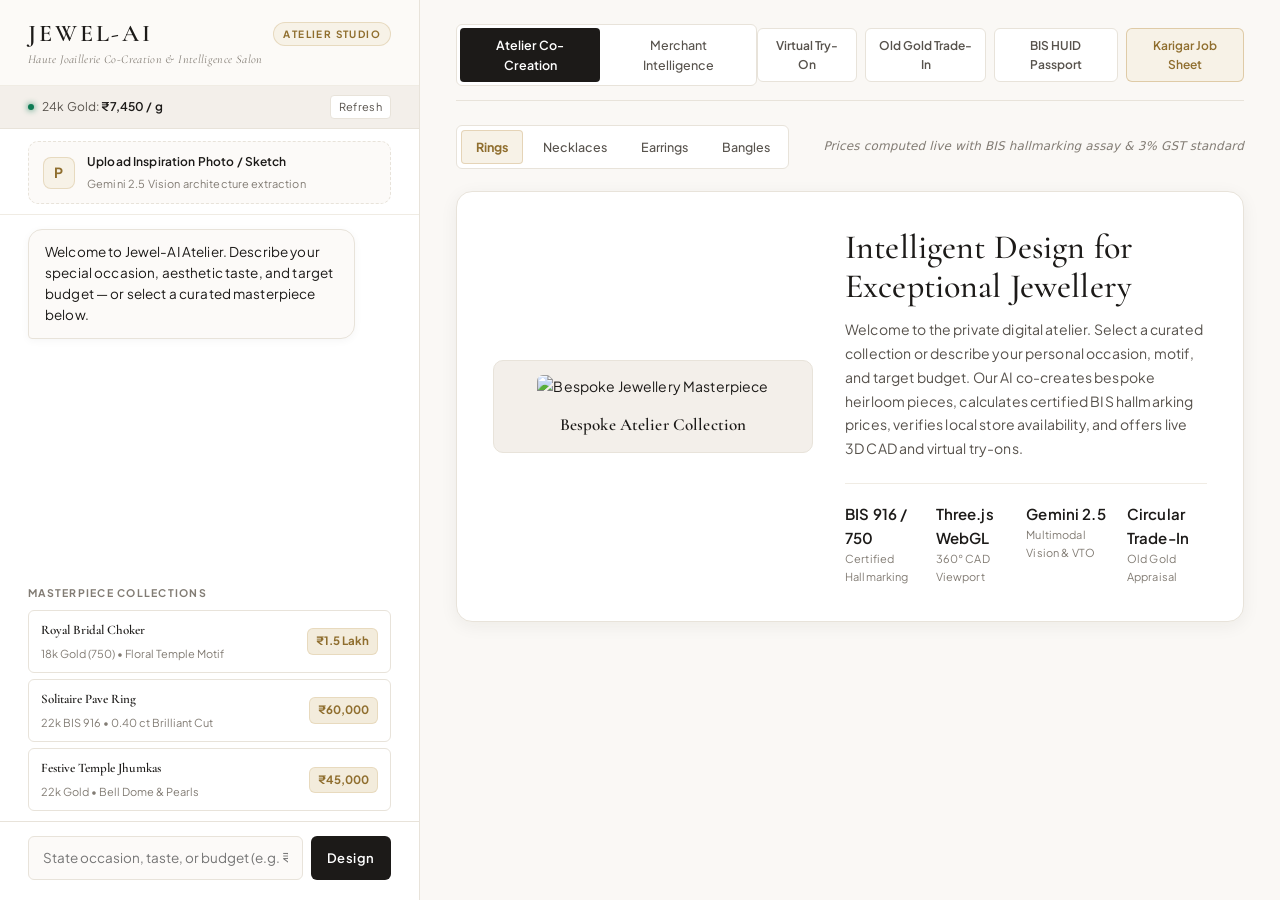
==== commit 17d67f05: "feat: Three.js 3D CAD viewport, Gemini VTO & skin undertone harmonizer, old gold circular trade-in e" ====
--- a/static/index.html
+++ b/static/index.html
@@ -3,10 +3,14 @@
 <head>
 <meta charset="utf-8">
 <meta name="viewport" content="width=device-width, initial-scale=1">
-<title>JEWEL-AI | Bespoke Jewellery Atelier & Intelligence Salon</title>
+<title>JEWEL-AI | Haute Joaillerie Atelier, 3D CAD Studio & Merchant Intelligence</title>
 <link rel="preconnect" href="https://fonts.googleapis.com">
 <link rel="preconnect" href="https://fonts.gstatic.com" crossorigin>
 <link href="https://fonts.googleapis.com/css2?family=Cormorant+Garamond:ital,wght@0,400;0,500;0,600;0,700;1,400;1,600&family=Plus+Jakarta+Sans:wght@300;400;500;600;700&display=swap" rel="stylesheet">
+<!-- Three.js and OrbitControls for 360 Interactive 3D CAD Viewport -->
+<script src="https://cdnjs.cloudflare.com/ajax/libs/three.js/r128/three.min.js"></script>
+<script src="https://cdn.jsdelivr.net/npm/three@0.128.0/examples/js/controls/OrbitControls.js"></script>
+
 <style>
 :root {
   --bg-canvas: #FAF8F5;
@@ -32,6 +36,9 @@
   --ruby: #B91C1C;
   --ruby-bg: #FEF2F2;
   --ruby-border: #FECACA;
+  --indigo: #312E81;
+  --indigo-bg: #EEF2FF;
+  --indigo-border: #C7D2FE;
   --font-serif: "Cormorant Garamond", Georgia, serif;
   --font-sans: "Plus Jakarta Sans", system-ui, -apple-system, sans-serif;
   --radius-sm: 6px;
@@ -73,7 +80,7 @@
 }
 
 .atelier-brand {
-  padding: 24px 28px 16px;
+  padding: 22px 28px 16px;
   border-bottom: 1px solid var(--border-subtle);
   background: #FCFAF7;
 }
@@ -102,7 +109,7 @@
 .brand-tagline {
   font-size: 12px;
   color: var(--text-muted);
-  margin-top: 5px;
+  margin-top: 4px;
   letter-spacing: 0.03em;
   font-style: italic;
   font-family: var(--font-serif);
@@ -153,13 +160,13 @@
 
 /* Inspiration Upload Dropzone */
 .dropzone-container {
-  padding: 14px 28px 12px;
+  padding: 12px 28px 10px;
   border-bottom: 1px solid var(--border-subtle);
 }
 .inspiration-dropzone {
   border: 1px dashed var(--border-light);
   border-radius: var(--radius-md);
-  padding: 12px 14px;
+  padding: 10px 14px;
   background: #FCFAF8;
   cursor: pointer;
   display: flex;
@@ -172,8 +179,8 @@
   background: var(--gold-soft);
 }
 .dropzone-icon {
-  width: 34px;
-  height: 34px;
+  width: 32px;
+  height: 32px;
   border-radius: 8px;
   background: var(--gold-soft);
   color: var(--gold-dark);
@@ -181,13 +188,13 @@
   display: flex;
   align-items: center;
   justify-content: center;
-  font-size: 15px;
+  font-size: 14px;
   font-weight: bold;
   flex-shrink: 0;
 }
 .dropzone-meta b {
   display: block;
-  font-size: 12.5px;
+  font-size: 12px;
   font-weight: 600;
   color: var(--text-primary);
 }
@@ -203,7 +210,7 @@
   background: var(--emerald-bg);
   border: 1px solid var(--emerald-border);
   border-radius: var(--radius-sm);
-  padding: 10px 14px;
+  padding: 9px 12px;
   font-size: 12px;
   display: none;
 }
@@ -221,7 +228,7 @@
 #chat-log {
   flex: 1;
   overflow-y: auto;
-  padding: 16px 28px;
+  padding: 14px 28px;
   display: flex;
   flex-direction: column;
   gap: 12px;
@@ -255,7 +262,7 @@
   padding: 0 28px 10px;
 }
 .starters-label {
-  font-size: 11px;
+  font-size: 10.5px;
   font-weight: 700;
   color: var(--text-muted);
   text-transform: uppercase;
@@ -349,7 +356,7 @@
 main {
   height: 100vh;
   overflow-y: auto;
-  padding: 28px 40px 60px;
+  padding: 24px 36px 60px;
   background: var(--bg-canvas);
 }
 
@@ -357,9 +364,77 @@
   display: flex;
   align-items: center;
   justify-content: space-between;
-  margin-bottom: 28px;
-  padding-bottom: 16px;
+  margin-bottom: 24px;
+  padding-bottom: 14px;
   border-bottom: 1px solid var(--border-light);
+}
+
+/* Studio Nav Mode Switcher */
+.mode-switcher-group {
+  display: flex;
+  background: var(--bg-surface);
+  border: 1px solid var(--border-light);
+  padding: 3px;
+  border-radius: var(--radius-sm);
+  gap: 4px;
+}
+.mode-btn {
+  background: transparent;
+  border: none;
+  padding: 7px 15px;
+  border-radius: 4px;
+  font-size: 12.5px;
+  font-weight: 500;
+  color: var(--text-secondary);
+  cursor: pointer;
+  transition: all 0.2s;
+}
+.mode-btn.active {
+  background: var(--text-primary);
+  color: #FFFFFF;
+  font-weight: 600;
+}
+.mode-btn:hover:not(.active) {
+  background: var(--bg-subtle);
+  color: var(--text-primary);
+}
+
+.showroom-quick-links {
+  display: flex;
+  align-items: center;
+  gap: 8px;
+}
+.atelier-nav-link {
+  color: var(--text-secondary);
+  text-decoration: none;
+  font-size: 12px;
+  font-weight: 600;
+  padding: 7px 13px;
+  border: 1px solid var(--border-light);
+  border-radius: var(--radius-sm);
+  background: var(--bg-surface);
+  cursor: pointer;
+  transition: all 0.2s;
+  display: inline-flex;
+  align-items: center;
+  gap: 6px;
+}
+.atelier-nav-link:hover {
+  border-color: var(--gold-primary);
+  color: var(--gold-dark);
+}
+.atelier-nav-link.accent {
+  background: var(--gold-soft);
+  border-color: rgba(184, 144, 71, 0.4);
+  color: var(--gold-dark);
+}
+
+/* Category Sub-Tabs */
+.category-subtabs-row {
+  display: flex;
+  align-items: center;
+  justify-content: space-between;
+  margin-bottom: 22px;
 }
 .category-tabs-group {
   display: flex;
@@ -372,44 +447,19 @@
 .cat-pill-btn {
   background: transparent;
   border: none;
-  padding: 8px 16px;
+  padding: 6px 14px;
   border-radius: 4px;
-  font-size: 13px;
+  font-size: 12.5px;
   font-weight: 500;
   color: var(--text-secondary);
   cursor: pointer;
   transition: all 0.2s ease;
 }
 .cat-pill-btn.active {
-  background: var(--text-primary);
-  color: #FFFFFF;
-  font-weight: 600;
-}
-.cat-pill-btn:hover:not(.active) {
-  background: var(--bg-subtle);
-  color: var(--text-primary);
-}
-
-.showroom-quick-links {
-  display: flex;
-  align-items: center;
-  gap: 10px;
-}
-.atelier-nav-link {
-  color: var(--text-secondary);
-  text-decoration: none;
-  font-size: 12.5px;
-  font-weight: 600;
-  padding: 7px 14px;
-  border: 1px solid var(--border-light);
-  border-radius: var(--radius-sm);
-  background: var(--bg-surface);
-  cursor: pointer;
-  transition: all 0.2s;
-}
-.atelier-nav-link:hover {
-  border-color: var(--gold-primary);
+  background: var(--gold-soft);
   color: var(--gold-dark);
+  font-weight: 700;
+  border: 1px solid rgba(184, 144, 71, 0.3);
 }
 
 /* Hero Showcase Welcome Card */
@@ -417,11 +467,11 @@
   background: var(--bg-surface);
   border: 1px solid var(--border-light);
   border-radius: var(--radius-lg);
-  padding: 40px;
-  margin-bottom: 32px;
+  padding: 36px;
+  margin-bottom: 28px;
   display: grid;
-  grid-template-columns: 340px 1fr;
-  gap: 36px;
+  grid-template-columns: 320px 1fr;
+  gap: 32px;
   align-items: center;
   box-shadow: var(--shadow-card);
 }
@@ -432,11 +482,11 @@
   border: 1px solid var(--border-light);
   background: var(--bg-subtle);
   text-align: center;
-  padding: 16px;
+  padding: 14px;
 }
 .welcome-plinth-card img {
   width: 100%;
-  height: 270px;
+  height: 250px;
   object-fit: cover;
   border-radius: var(--radius-sm);
   transition: transform 0.4s ease;
@@ -445,30 +495,27 @@
   transform: scale(1.02);
 }
 .welcome-narrative h2 {
-  font: 500 36px/1.15 var(--font-serif);
+  font: 500 34px/1.15 var(--font-serif);
   color: var(--text-primary);
-  margin-bottom: 14px;
-  letter-spacing: -0.01em;
+  margin-bottom: 12px;
 }
 .welcome-narrative p {
   color: var(--text-secondary);
-  font-size: 15px;
-  line-height: 1.65;
-  margin-bottom: 24px;
-  font-weight: 300;
+  font-size: 14px;
+  line-height: 1.7;
+  margin-bottom: 22px;
 }
 .welcome-metrics-strip {
   display: flex;
-  gap: 24px;
+  gap: 16px;
   border-top: 1px solid var(--border-subtle);
-  padding-top: 20px;
+  padding-top: 18px;
 }
 .metric-pill {
-  border-left: 2px solid var(--gold-primary);
-  padding-left: 12px;
+  display: flex;
+  flex-direction: column;
 }
 .metric-pill b {
-  display: block;
   font-size: 15px;
   color: var(--text-primary);
   font-weight: 600;
@@ -476,11 +523,9 @@
 .metric-pill span {
   font-size: 11px;
   color: var(--text-muted);
-  text-transform: uppercase;
-  letter-spacing: 0.06em;
-}
-
-/* 3 Calibrated Variations Header */
+}
+
+/* 3 Variations Card Grid */
 .gallery-header-row {
   display: flex;
   justify-content: space-between;
@@ -492,19 +537,17 @@
   color: var(--text-primary);
 }
 .gallery-header-row p {
-  font-size: 13.5px;
-  color: var(--text-secondary);
-  margin-top: 4px;
-}
-
+  font-size: 13px;
+  color: var(--text-muted);
+}
 .trend-alert-pill {
   background: var(--bg-surface);
   border: 1px solid var(--border-light);
   border-radius: var(--radius-sm);
-  padding: 10px 16px;
-  font-size: 12.5px;
+  padding: 9px 14px;
+  font-size: 12px;
   color: var(--text-secondary);
-  margin-bottom: 24px;
+  margin-bottom: 22px;
   display: flex;
   align-items: center;
   gap: 10px;
@@ -512,18 +555,17 @@
 }
 .trend-alert-pill b { color: var(--gold-dark); }
 
-/* 3 Variations Card Grid */
 .gallery-cards-grid {
   display: grid;
   grid-template-columns: repeat(3, 1fr);
-  gap: 24px;
-  margin-bottom: 36px;
+  gap: 22px;
+  margin-bottom: 32px;
 }
 .jewel-variant-card {
   background: var(--bg-surface);
   border: 1px solid var(--border-light);
   border-radius: var(--radius-lg);
-  padding: 22px;
+  padding: 20px;
   display: flex;
   flex-direction: column;
   position: relative;
@@ -541,13 +583,13 @@
 }
 
 .card-media-stage {
-  height: 230px;
+  height: 220px;
   border-radius: var(--radius-md);
   background: var(--bg-subtle);
   border: 1px solid var(--border-subtle);
   overflow: hidden;
   position: relative;
-  margin-bottom: 16px;
+  margin-bottom: 14px;
   display: flex;
   align-items: center;
   justify-content: center;
@@ -562,23 +604,23 @@
   transform: scale(1.03);
 }
 .card-media-stage svg {
-  width: 170px;
-  height: 170px;
+  width: 160px;
+  height: 160px;
   filter: drop-shadow(0 4px 10px rgba(0,0,0,0.06));
 }
 .card-tier-tag {
   position: absolute;
   top: 10px;
   left: 10px;
-  background: rgba(255, 255, 255, 0.92);
+  background: rgba(255, 255, 255, 0.94);
   backdrop-filter: blur(6px);
   border: 1px solid var(--border-light);
   color: var(--text-primary);
-  font-size: 11px;
+  font-size: 10.5px;
   font-weight: 700;
   text-transform: uppercase;
   letter-spacing: 0.08em;
-  padding: 3px 9px;
+  padding: 3px 8px;
   border-radius: 4px;
   z-index: 2;
 }
@@ -588,7 +630,7 @@
   right: 8px;
   display: flex;
   gap: 2px;
-  background: rgba(255, 255, 255, 0.92);
+  background: rgba(255, 255, 255, 0.94);
   backdrop-filter: blur(6px);
   padding: 2px;
   border-radius: 4px;
@@ -598,10 +640,10 @@
 .view-toggle-btn {
   background: none;
   border: none;
+  padding: 3px 7px;
   font-size: 10.5px;
   font-weight: 600;
-  color: var(--text-muted);
-  padding: 3px 8px;
+  color: var(--text-secondary);
   border-radius: 3px;
   cursor: pointer;
 }
@@ -611,9 +653,9 @@
 }
 
 .card-title {
-  font: 600 21px/1.2 var(--font-serif);
+  font: 600 17px/1.2 var(--font-serif);
   color: var(--text-primary);
-  margin-bottom: 6px;
+  margin-bottom: 4px;
 }
 .card-price-row {
   display: flex;
@@ -622,133 +664,96 @@
   margin-bottom: 10px;
 }
 .card-price {
-  font: 700 20px/1 var(--font-sans);
-  color: var(--text-primary);
+  font-size: 20px;
+  font-weight: 700;
+  color: var(--gold-dark);
+  font-family: var(--font-serif);
 }
 .budget-status-tag {
-  font-size: 11px;
+  font-size: 10.5px;
   font-weight: 600;
-  padding: 2px 8px;
-  border-radius: 999px;
-}
-.status-fits {
-  background: var(--emerald-bg);
-  color: var(--emerald);
-  border: 1px solid var(--emerald-border);
-}
-.status-over {
-  background: var(--ruby-bg);
-  color: var(--ruby);
-  border: 1px solid var(--ruby-border);
-}
+  padding: 2px 7px;
+  border-radius: 4px;
+  letter-spacing: 0.02em;
+}
+.status-fits { background: var(--emerald-bg); color: var(--emerald); border: 1px solid var(--emerald-border); }
+.status-over { background: var(--ruby-bg); color: var(--ruby); border: 1px solid var(--ruby-border); }
+
 .card-specs-list {
+  font-size: 12px;
+  color: var(--text-secondary);
+  line-height: 1.5;
+  margin-bottom: 16px;
+  flex: 1;
+}
+
+.card-actions-row {
+  display: grid;
+  grid-template-columns: 1fr auto;
+  gap: 6px;
+}
+.btn-launch-customizer {
+  background: var(--text-primary);
+  color: #FFFFFF;
+  border: none;
+  font-weight: 600;
+  padding: 9px 14px;
+  border-radius: var(--radius-sm);
+  cursor: pointer;
+  letter-spacing: 0.04em;
   font-size: 12.5px;
-  color: var(--text-secondary);
-  line-height: 1.6;
-  margin-bottom: 18px;
-  flex: 1;
-}
-.btn-launch-customizer {
-  width: 100%;
+  transition: all 0.2s;
+  text-align: center;
+}
+.btn-launch-customizer:hover {
+  background: var(--gold-primary);
+}
+.btn-card-3d {
   background: var(--bg-surface);
   border: 1px solid var(--border-light);
-  color: var(--text-primary);
+  color: var(--gold-dark);
   font-weight: 600;
-  font-size: 13px;
-  padding: 10px;
+  padding: 9px 12px;
   border-radius: var(--radius-sm);
   cursor: pointer;
+  font-size: 12px;
   transition: all 0.2s;
-  letter-spacing: 0.02em;
-}
-.btn-launch-customizer:hover {
-  background: var(--text-primary);
-  color: #FFFFFF;
-  border-color: var(--text-primary);
-}
-
-/* In-Stock Showroom Matches Shelf */
-.showroom-matches-shelf {
-  background: var(--bg-surface);
-  border: 1px solid var(--border-light);
-  border-radius: var(--radius-lg);
-  padding: 24px 28px;
-  margin-top: 28px;
-  box-shadow: var(--shadow-card);
-}
-.shelf-header {
-  display: flex;
-  justify-content: space-between;
-  align-items: center;
-  margin-bottom: 16px;
-}
-.shelf-header h4 {
-  font: 600 20px/1 var(--font-serif);
-  color: var(--text-primary);
-}
-.shelf-grid {
-  display: grid;
-  grid-template-columns: repeat(3, 1fr);
-  gap: 16px;
-}
-.shelf-item-card {
-  background: var(--bg-canvas);
-  border: 1px solid var(--border-light);
-  border-radius: var(--radius-sm);
-  padding: 14px 16px;
-  transition: border-color 0.2s;
-}
-.shelf-item-card:hover { border-color: var(--gold-primary); }
-.shelf-item-sku {
-  display: flex;
-  justify-content: space-between;
-  font-size: 11px;
-  color: var(--gold-dark);
-  font-weight: 700;
-  margin-bottom: 4px;
-}
-.shelf-item-name {
-  font-size: 13.5px;
-  font-weight: 600;
-  color: var(--text-primary);
-  margin-bottom: 6px;
-}
-.shelf-item-price {
-  font-size: 14.5px;
-  font-weight: 700;
-  color: var(--text-primary);
-}
-
-/* Interactive Studio Customizer Layout */
+}
+.btn-card-3d:hover {
+  border-color: var(--gold-primary);
+  background: var(--gold-soft);
+}
+
+/* Bespoke Studio Customizer */
 .customizer-split-grid {
   display: grid;
-  grid-template-columns: 460px 1fr;
-  gap: 28px;
+  grid-template-columns: 1fr 1fr;
+  gap: 30px;
+  margin-bottom: 30px;
 }
 .atelier-panel {
   background: var(--bg-surface);
   border: 1px solid var(--border-light);
   border-radius: var(--radius-lg);
   padding: 26px;
-  margin-bottom: 24px;
   box-shadow: var(--shadow-card);
 }
 .panel-headline {
-  font: 600 22px/1.2 var(--font-serif);
+  font: 600 20px/1 var(--font-serif);
   color: var(--text-primary);
-  margin-bottom: 20px;
+  margin-bottom: 18px;
+  padding-bottom: 12px;
+  border-bottom: 1px solid var(--border-subtle);
   display: flex;
   justify-content: space-between;
   align-items: center;
-  border-bottom: 1px solid var(--border-subtle);
-  padding-bottom: 14px;
 }
 
 .jewel-stage-plinth {
-  height: 350px;
+  height: 330px;
   border-radius: var(--radius-md);
   background: var(--bg-subtle);
-  border: 1px solid var(--border-light);
+  border: 1px solid var(--border-subtle);
   display: flex;
   align-items: center;
   justify-content: center;
@@ -756,50 +761,48 @@
   overflow: hidden;
 }
 .jewel-stage-plinth img {
-  max-width: 90%;
-  max-height: 90%;
-  object-fit: contain;
-  border-radius: var(--radius-sm);
-  transition: transform 0.3s ease;
-  filter: drop-shadow(0 10px 20px rgba(0,0,0,0.08));
+  width: 100%;
+  height: 100%;
+  object-fit: cover;
 }
 .jewel-stage-plinth svg {
-  width: 220px;
-  height: 220px;
-  filter: drop-shadow(0 10px 20px rgba(0,0,0,0.08));
-}
-
-/* AI Render Progress Overlay */
+  width: 240px;
+  height: 240px;
+  filter: drop-shadow(0 8px 20px rgba(0,0,0,0.08));
+}
+
 .render-loading-overlay {
   position: absolute;
   inset: 0;
-  background: rgba(255, 255, 255, 0.90);
+  background: rgba(250, 248, 245, 0.88);
   backdrop-filter: blur(4px);
   display: flex;
   flex-direction: column;
   align-items: center;
   justify-content: center;
-  gap: 14px;
-  z-index: 10;
-  display: none;
-}
-.render-loading-overlay.active { display: flex; animation: fadeIn 0.25s ease; }
+  gap: 12px;
+  opacity: 0;
+  pointer-events: none;
+  transition: opacity 0.3s ease;
+  z-index: 5;
+}
+.render-loading-overlay.active { opacity: 1; pointer-events: all; }
 .render-spinner {
-  width: 40px;
-  height: 40px;
-  border: 3px solid var(--border-light);
+  width: 32px;
+  height: 32px;
+  border: 3px solid rgba(184, 144, 71, 0.2);
   border-top-color: var(--gold-primary);
   border-radius: 50%;
   animation: spin 0.8s linear infinite;
 }
+.render-status-text {
+  font-size: 12px;
+  color: var(--text-secondary);
+  font-weight: 500;
+}
 @keyframes spin { to { transform: rotate(360deg); } }
-.render-status-text {
-  font-size: 13px;
-  color: var(--text-primary);
-  font-weight: 600;
-}
-
-/* Certified Hallmarking Badge Seal */
+
+/* Hallmarking Certified Seal */
 .hallmark-cert-seal {
   display: flex;
   align-items: center;
@@ -807,24 +810,24 @@
   background: var(--emerald-bg);
   border: 1px solid var(--emerald-border);
   border-radius: var(--radius-sm);
-  padding: 11px 14px;
-  margin-top: 16px;
+  padding: 10px 14px;
+  margin-top: 14px;
 }
 .cert-seal-icon {
-  width: 30px;
-  height: 30px;
+  width: 28px;
+  height: 28px;
   border-radius: 6px;
   background: #FFFFFF;
   color: var(--emerald);
   display: flex;
   align-items: center;
   justify-content: center;
-  font-size: 15px;
+  font-size: 14px;
   font-weight: bold;
 }
 .cert-seal-info b {
   display: block;
-  font-size: 12.5px;
+  font-size: 12px;
   color: var(--emerald);
 }
 .cert-seal-info span {
@@ -832,16 +835,16 @@
   color: var(--text-secondary);
 }
 
-/* Studio Sliders and Selectors */
+/* Customizer Controls */
 .control-row {
-  margin-bottom: 18px;
+  margin-bottom: 16px;
 }
 .control-header {
   display: flex;
   justify-content: space-between;
-  font-size: 12.5px;
+  font-size: 12px;
   color: var(--text-secondary);
-  margin-bottom: 6px;
+  margin-bottom: 5px;
 }
 .control-header span:last-child {
   color: var(--text-primary);
@@ -849,12 +852,12 @@
 }
 .atelier-select {
   width: 100%;
-  padding: 10px 12px;
+  padding: 9px 12px;
   background: var(--bg-surface);
   border: 1px solid var(--border-light);
   border-radius: var(--radius-sm);
   color: var(--text-primary);
-  font-size: 13.5px;
+  font-size: 13px;
   transition: border-color 0.2s;
 }
 .atelier-select:focus { border-color: var(--gold-primary); outline: none; }
@@ -871,23 +874,31 @@
   border: 1px solid var(--border-light);
   border-radius: var(--radius-sm);
   padding: 14px 18px;
-  margin-bottom: 18px;
+  margin-bottom: 16px;
 }
 .cost-line {
   display: flex;
   justify-content: space-between;
-  font-size: 12.5px;
-  padding: 6px 0;
+  font-size: 12px;
+  padding: 5px 0;
   border-bottom: 1px solid rgba(0, 0, 0, 0.04);
   color: var(--text-secondary);
 }
 .cost-line b { color: var(--text-primary); font-weight: 600; }
+.cost-line.trade-in-credit-line {
+  color: var(--emerald);
+  background: var(--emerald-bg);
+  padding: 6px 10px;
+  border-radius: 4px;
+  margin: 4px 0;
+}
+.cost-line.trade-in-credit-line b { color: var(--emerald); }
 .cost-line.total-line {
   border-top: 1px solid var(--border-light);
   border-bottom: none;
   padding-top: 10px;
   margin-top: 6px;
-  font-size: 15px;
+  font-size: 14px;
 }
 .cost-line.total-line b {
   color: var(--gold-dark);
@@ -897,17 +908,17 @@
 
 /* Budget Progress Meter */
 .budget-meter-container {
-  margin-bottom: 18px;
+  margin-bottom: 16px;
 }
 .meter-header {
   display: flex;
   justify-content: space-between;
-  font-size: 12px;
-  margin-bottom: 6px;
+  font-size: 11.5px;
+  margin-bottom: 5px;
   color: var(--text-secondary);
 }
 .meter-track {
-  height: 8px;
+  height: 7px;
   background: var(--bg-subtle);
   border-radius: 999px;
   overflow: hidden;
@@ -923,22 +934,22 @@
   background: var(--ruby);
 }
 
-/* Budget Levers Buttons */
+/* Budget Levers */
 .budget-levers-shelf {
   display: flex;
   flex-direction: column;
   gap: 6px;
-  margin-bottom: 20px;
+  margin-bottom: 16px;
 }
 .lever-card-btn {
   background: var(--bg-surface);
   border: 1px solid var(--border-light);
   border-radius: var(--radius-sm);
-  padding: 9px 12px;
+  padding: 8px 12px;
   display: flex;
   justify-content: space-between;
   align-items: center;
-  font-size: 12.5px;
+  font-size: 12px;
   color: var(--text-primary);
   cursor: pointer;
   transition: all 0.2s;
@@ -950,11 +961,11 @@
 }
 .lever-card-btn b { color: var(--emerald); }
 
-/* Action Buttons Grid */
+/* Buttons & Grids */
 .actions-dual-grid {
   display: grid;
   grid-template-columns: 1fr 1fr;
-  gap: 10px;
+  gap: 8px;
   margin-top: 10px;
 }
 .btn-gold-primary {
@@ -962,14 +973,18 @@
   color: #FFFFFF;
   border: none;
   font-weight: 600;
-  padding: 12px 18px;
+  padding: 11px 16px;
   border-radius: var(--radius-sm);
   cursor: pointer;
   letter-spacing: 0.03em;
   text-align: center;
   text-decoration: none;
   transition: all 0.2s;
-  font-size: 13.5px;
+  font-size: 13px;
+  display: inline-flex;
+  align-items: center;
+  justify-content: center;
+  gap: 6px;
 }
 .btn-gold-primary:hover {
   background: var(--gold-primary);
@@ -979,22 +994,73 @@
   border: 1px solid var(--border-light);
   color: var(--text-primary);
   font-weight: 600;
-  padding: 12px 18px;
+  padding: 11px 16px;
   border-radius: var(--radius-sm);
   cursor: pointer;
   text-align: center;
   transition: all 0.2s;
-  font-size: 13.5px;
+  font-size: 13px;
+  display: inline-flex;
+  align-items: center;
+  justify-content: center;
+  gap: 6px;
 }
 .btn-outline-glass:hover {
   border-color: var(--text-primary);
 }
 
-/* Modal Overlay & Card */
+/* Showroom Ready Shelf */
+.showroom-matches-shelf {
+  margin-top: 24px;
+  background: var(--bg-surface);
+  border: 1px solid var(--border-light);
+  border-radius: var(--radius-lg);
+  padding: 20px 24px;
+}
+.shelf-header {
+  display: flex;
+  justify-content: space-between;
+  align-items: center;
+  margin-bottom: 14px;
+}
+.shelf-header h4 {
+  font: 600 17px/1 var(--font-serif);
+  color: var(--text-primary);
+}
+.shelf-grid {
+  display: grid;
+  grid-template-columns: repeat(auto-fill, minmax(200px, 1fr));
+  gap: 12px;
+}
+.shelf-item-card {
+  background: var(--bg-canvas);
+  border: 1px solid var(--border-light);
+  border-radius: var(--radius-sm);
+  padding: 12px;
+  font-size: 12px;
+}
+.shelf-item-sku {
+  display: flex;
+  justify-content: space-between;
+  font-size: 10.5px;
+  color: var(--text-muted);
+  margin-bottom: 4px;
+}
+.shelf-item-name {
+  font-weight: 600;
+  color: var(--text-primary);
+  margin-bottom: 6px;
+}
+.shelf-item-price {
+  font-weight: 700;
+  color: var(--gold-dark);
+}
+
+/* Modals General */
 .modal-overlay {
   position: fixed;
   inset: 0;
-  background: rgba(28, 26, 24, 0.6);
+  background: rgba(28, 26, 24, 0.65);
   backdrop-filter: blur(4px);
   z-index: 100;
   display: none;
@@ -1007,19 +1073,22 @@
   background: var(--bg-surface);
   border: 1px solid var(--border-light);
   border-radius: var(--radius-lg);
-  max-width: 680px;
+  max-width: 780px;
   width: 100%;
   max-height: 90vh;
   overflow-y: auto;
-  padding: 30px 36px;
-  box-shadow: 0 16px 40px rgba(0, 0, 0, 0.12);
+  padding: 28px 32px;
+  box-shadow: 0 16px 40px rgba(0, 0, 0, 0.14);
+}
+.modal-card.wide {
+  max-width: 960px;
 }
 .modal-header {
   display: flex;
   justify-content: space-between;
   align-items: center;
-  margin-bottom: 20px;
-  padding-bottom: 14px;
+  margin-bottom: 18px;
+  padding-bottom: 12px;
   border-bottom: 1px solid var(--border-subtle);
 }
 .modal-header h3 {
@@ -1034,7 +1103,212 @@
   cursor: pointer;
 }
 
-/* Notification Toast */
+/* 3D WebGL Studio Modal & Canvas */
+#three-canvas-container {
+  width: 100%;
+  height: 420px;
+  background: #F3EFEA;
+  border-radius: var(--radius-md);
+  position: relative;
+  overflow: hidden;
+  border: 1px solid var(--border-light);
+  cursor: grab;
+}
+#three-canvas-container:active { cursor: grabbing; }
+.three-controls-bar {
+  display: grid;
+  grid-template-columns: repeat(3, 1fr);
+  gap: 12px;
+  margin-top: 16px;
+  padding: 12px;
+  background: var(--bg-canvas);
+  border: 1px solid var(--border-light);
+  border-radius: var(--radius-sm);
+}
+
+/* Virtual Try-On Studio */
+.vto-stage-split {
+  display: grid;
+  grid-template-columns: 1fr 340px;
+  gap: 24px;
+}
+.vto-canvas-box {
+  position: relative;
+  height: 440px;
+  background: #EAE6DE;
+  border-radius: var(--radius-md);
+  overflow: hidden;
+  border: 1px solid var(--border-light);
+  display: flex;
+  align-items: center;
+  justify-content: center;
+}
+.vto-canvas-box img.vto-base-portrait {
+  width: 100%;
+  height: 100%;
+  object-fit: cover;
+}
+.vto-overlay-jewel {
+  position: absolute;
+  pointer-events: none;
+  transform-origin: center center;
+  transition: filter 0.2s;
+}
+.undertone-pill-card {
+  background: var(--bg-canvas);
+  border: 1px solid var(--border-light);
+  border-radius: var(--radius-sm);
+  padding: 14px;
+  margin-bottom: 14px;
+  font-size: 12.5px;
+}
+
+/* Old Gold Exchange Table */
+.tradein-table {
+  width: 100%;
+  border-collapse: collapse;
+  font-size: 12.5px;
+  margin-bottom: 16px;
+}
+.tradein-table th {
+  text-align: left;
+  padding: 8px 10px;
+  background: var(--bg-canvas);
+  border-bottom: 1px solid var(--border-light);
+  color: var(--text-secondary);
+  font-weight: 600;
+}
+.tradein-table td {
+  padding: 8px 10px;
+  border-bottom: 1px solid var(--border-subtle);
+}
+.tradein-input {
+  width: 100%;
+  padding: 6px 8px;
+  border: 1px solid var(--border-light);
+  border-radius: 4px;
+  background: #FFFFFF;
+}
+
+/* Gemological Certificate Passport */
+.certificate-frame {
+  border: 2px solid var(--gold-primary);
+  padding: 28px;
+  border-radius: var(--radius-sm);
+  background: #FFFDF9;
+  position: relative;
+  box-shadow: inset 0 0 20px rgba(184, 144, 71, 0.06);
+}
+.certificate-frame::before {
+  content: "";
+  position: absolute;
+  inset: 4px;
+  border: 1px solid rgba(184, 144, 71, 0.3);
+  pointer-events: none;
+}
+.cert-header {
+  text-align: center;
+  margin-bottom: 22px;
+}
+.cert-header h4 {
+  font: 700 24px/1 var(--font-serif);
+  letter-spacing: 0.15em;
+  text-transform: uppercase;
+  color: var(--text-primary);
+}
+.cert-huid-badge {
+  display: inline-block;
+  background: var(--gold-soft);
+  color: var(--gold-dark);
+  font-weight: 700;
+  font-size: 13px;
+  letter-spacing: 0.15em;
+  padding: 4px 14px;
+  border-radius: 4px;
+  border: 1px solid rgba(184, 144, 71, 0.4);
+  margin-top: 6px;
+}
+
+/* Merchant Command Center */
+.merchant-hero-stats {
+  display: grid;
+  grid-template-columns: repeat(4, 1fr);
+  gap: 16px;
+  margin-bottom: 28px;
+}
+.merchant-stat-card {
+  background: var(--bg-surface);
+  border: 1px solid var(--border-light);
+  border-radius: var(--radius-md);
+  padding: 16px;
+  box-shadow: var(--shadow-subtle);
+}
+.merchant-stat-card span {
+  font-size: 11.5px;
+  color: var(--text-muted);
+  display: block;
+  margin-bottom: 4px;
+}
+.merchant-stat-card b {
+  font-size: 22px;
+  color: var(--text-primary);
+  font-family: var(--font-serif);
+}
+
+.festival-timeline-grid {
+  display: grid;
+  grid-template-columns: repeat(4, 1fr);
+  gap: 16px;
+  margin-bottom: 28px;
+}
+.festival-card {
+  background: var(--bg-surface);
+  border: 1px solid var(--border-light);
+  border-radius: var(--radius-md);
+  padding: 18px;
+  box-shadow: var(--shadow-subtle);
+}
+.festival-card b {
+  font-size: 15px;
+  color: var(--text-primary);
+  font-family: var(--font-serif);
+  display: block;
+}
+.festival-multiplier {
+  display: inline-block;
+  background: var(--emerald-bg);
+  color: var(--emerald);
+  font-weight: 700;
+  font-size: 11px;
+  padding: 2px 7px;
+  border-radius: 4px;
+  margin: 6px 0 10px;
+}
+
+.stress-tester-box {
+  background: var(--bg-surface);
+  border: 1px solid var(--border-light);
+  border-radius: var(--radius-md);
+  padding: 24px;
+  margin-bottom: 28px;
+  box-shadow: var(--shadow-subtle);
+}
+
+.dead-stock-grid {
+  display: grid;
+  grid-template-columns: repeat(3, 1fr);
+  gap: 16px;
+  margin-bottom: 28px;
+}
+.dead-stock-card {
+  background: var(--bg-surface);
+  border: 1px solid var(--border-light);
+  border-radius: var(--radius-md);
+  padding: 16px;
+  font-size: 12.5px;
+}
+
+/* Toast */
 #toast-notice {
   position: fixed;
   bottom: 24px;
@@ -1069,6 +1343,10 @@
   .gallery-cards-grid { grid-template-columns: 1fr; }
   .atelier-welcome-stage { grid-template-columns: 1fr; }
   .customizer-split-grid { grid-template-columns: 1fr; }
+  .vto-stage-split { grid-template-columns: 1fr; }
+  .merchant-hero-stats { grid-template-columns: 1fr 1fr; }
+  .festival-timeline-grid { grid-template-columns: 1fr 1fr; }
+  .dead-stock-grid { grid-template-columns: 1fr; }
 }
 </style>
 </head>
@@ -1081,16 +1359,16 @@
       <div class="brand-logo">Jewel-AI</div>
       <span class="brand-badge">Atelier Studio</span>
     </div>
-    <div class="brand-tagline">Fine Jewellery Co-Creation and Bullion Engine</div>
+    <div class="brand-tagline">Haute Joaillerie Co-Creation & Intelligence Salon</div>
   </div>
 
   <!-- Bullion Ticker Bar -->
   <div class="ticker-bar">
     <div class="ticker-left">
       <span class="live-dot"></span>
-      <span>24k Gold: <b class="ticker-value" id="ticker-rate">₹12,000 / g</b></span>
+      <span>24k Gold: <b class="ticker-value" id="ticker-rate">₹7,450 / g</b></span>
     </div>
-    <button class="ticker-refresh-btn" id="btn-refresh-ticker" title="Refresh via Google Search Grounding">Refresh</button>
+    <button class="ticker-refresh-btn" id="btn-refresh-ticker" title="Grounding with Google Search live spot rate">Refresh</button>
   </div>
 
   <!-- Inspiration Upload Dropzone -->
@@ -1098,8 +1376,8 @@
     <div class="inspiration-dropzone" id="inspiration-dropzone">
       <div class="dropzone-icon">P</div>
       <div class="dropzone-meta">
-        <b>Upload Inspiration Photo</b>
-        <span>Gemini 2.5 Vision architecture inspection</span>
+        <b>Upload Inspiration Photo / Sketch</b>
+        <span>Gemini 2.5 Vision architecture extraction</span>
       </div>
     </div>
     <input type="file" id="file-input-inspiration" accept="image/*">
@@ -1108,7 +1386,7 @@
   <!-- Vision Status Banner -->
   <div class="vision-status-banner" id="vision-banner">
     <div class="vision-header">
-      <span>Vision Analysis Complete</span>
+      <span>Vision Inspection Verified</span>
       <span style="font-size:10.5px; opacity:0.8;">Gemini 2.5</span>
     </div>
     <div id="vision-category" style="font-weight:600; color:var(--text-primary);"></div>
@@ -1157,29 +1435,259 @@
 
 <!-- Right Main Showroom Stage -->
 <main id="showroom-stage">
-  <!-- Showroom Header Bar -->
+  <!-- Showroom Header Bar with Mode Switcher -->
   <div class="showroom-header-bar">
+    <div class="mode-switcher-group">
+      <button class="mode-btn active" id="tab-mode-atelier">Atelier Co-Creation</button>
+      <button class="mode-btn" id="tab-mode-merchant">Merchant Intelligence</button>
+    </div>
+    <div class="showroom-quick-links">
+      <button class="atelier-nav-link" id="btn-nav-vto">Virtual Try-On</button>
+      <button class="atelier-nav-link" id="btn-nav-tradein">Old Gold Trade-In</button>
+      <button class="atelier-nav-link" id="btn-nav-cert">BIS HUID Passport</button>
+      <button class="atelier-nav-link accent" id="btn-top-jobcard">Karigar Job Sheet</button>
+    </div>
+  </div>
+
+  <!-- Category Sub-Tabs Row (Only for Atelier Mode) -->
+  <div class="category-subtabs-row" id="category-subtabs-row">
     <div class="category-tabs-group" id="category-tabs">
       <button class="cat-pill-btn active" data-cat="ring">Rings</button>
       <button class="cat-pill-btn" data-cat="necklace">Necklaces</button>
       <button class="cat-pill-btn" data-cat="earrings">Earrings</button>
       <button class="cat-pill-btn" data-cat="bangle">Bangles</button>
     </div>
-    <div class="showroom-quick-links">
-      <a class="atelier-nav-link" href="/dashboard.html" target="_blank">Store Analytics ↗</a>
-      <button class="atelier-nav-link" id="btn-top-jobcard">Workshop Job Card</button>
+    <div style="font-size:12px; color:var(--text-muted); font-style:italic;">
+      Prices computed live with BIS hallmarking assay & 3% GST standard
     </div>
   </div>
 
   <!-- Dynamic Content Stage Container -->
   <div id="dynamic-stage-view"></div>
 </main>
+
+<!-- 3D WebGL Studio Modal -->
+<div class="modal-overlay" id="modal-3d-studio">
+  <div class="modal-card wide">
+    <div class="modal-header">
+      <div>
+        <h3>Interactive 3D WebGL CAD Viewport</h3>
+        <p style="font-size:12px; color:var(--text-muted); margin-top:3px;">Rotate 360° with mouse drag • Zoom with scroll • Real-time metallic shaders</p>
+      </div>
+      <button class="modal-close" onclick="$('#modal-3d-studio').classList.remove('open')">&times;</button>
+    </div>
+    <div id="three-canvas-container"></div>
+    <div class="three-controls-bar">
+      <div>
+        <label style="font-size:11px; font-weight:700; color:var(--text-muted); display:block; margin-bottom:4px;">PRECIOUS ALLOY</label>
+        <select class="atelier-select" id="three-sel-alloy" style="padding:6px 10px; font-size:12px;">
+          <option value="gold_22k">22k Royal Yellow Gold (916)</option>
+          <option value="rose_gold">18k Romantic Rose Gold</option>
+          <option value="platinum">Platinum 950 Pure</option>
+          <option value="gold_18k">18k Modern White Gold</option>
+        </select>
+      </div>
+      <div>
+        <label style="font-size:11px; font-weight:700; color:var(--text-muted); display:block; margin-bottom:4px;">SURFACE FINISH</label>
+        <select class="atelier-select" id="three-sel-finish" style="padding:6px 10px; font-size:12px;">
+          <option value="mirror">Mirror High-Polish</option>
+          <option value="satin">Satin Matte Velvet</option>
+          <option value="hammered">Artisanal Hammered Texture</option>
+        </select>
+      </div>
+      <div>
+        <label style="font-size:11px; font-weight:700; color:var(--text-muted); display:block; margin-bottom:4px;">LIGHTING ENVIRONMENT</label>
+        <select class="atelier-select" id="three-sel-lighting" style="padding:6px 10px; font-size:12px;">
+          <option value="studio">Atelier Softbox Studio</option>
+          <option value="warm">Intimate Candlelight Warmth</option>
+          <option value="daylight">Pure Direct Sunlight</option>
+        </select>
+      </div>
+    </div>
+    <div style="display:flex; justify-content:flex-end; gap:10px; margin-top:18px;">
+      <button class="btn-outline-glass" onclick="$('#modal-3d-studio').classList.remove('open')">Close 3D Viewport</button>
+      <button class="btn-gold-primary" onclick="toast('3D CAD blueprint exported to karigar queue')">Export to Karigar CAD</button>
+    </div>
+  </div>
+</div>
+
+<!-- Virtual Try-On (VTO) & Skin Undertone Modal -->
+<div class="modal-overlay" id="modal-vto-studio">
+  <div class="modal-card wide">
+    <div class="modal-header">
+      <div>
+        <h3>Live Virtual Try-On & Skin Undertone Stylist</h3>
+        <p style="font-size:12px; color:var(--text-muted); margin-top:2px;">Gemini Multimodal Skin Undertone Harmonizer with Interactive AR Placement</p>
+      </div>
+      <button class="modal-close" onclick="$('#modal-vto-studio').classList.remove('open')">&times;</button>
+    </div>
+    <div class="vto-stage-split">
+      <div>
+        <div class="vto-canvas-box" id="vto-canvas-box">
+          <img src="https://images.unsplash.com/photo-1534528741775-53994a69daeb?auto=format&fit=crop&w=800&q=80" alt="Customer Portrait" class="vto-base-portrait" id="vto-portrait-img">
+          <div class="vto-overlay-jewel" id="vto-jewel-layer"></div>
+        </div>
+        <div style="display:flex; justify-content:space-between; align-items:center; margin-top:12px;">
+          <div style="display:flex; gap:8px;">
+            <button class="atelier-nav-link" id="vto-model-olive">Demo: Warm Olive Skin</button>
+            <button class="atelier-nav-link" id="vto-model-fair">Demo: Radiant Fair Skin</button>
+          </div>
+          <button class="atelier-nav-link" onclick="$('#vto-upload-input').click()">Upload Your Photo</button>
+          <input type="file" id="vto-upload-input" accept="image/*" style="display:none;">
+        </div>
+      </div>
+      <div>
+        <div class="undertone-pill-card" id="undertone-report-card">
+          <div style="font-weight:700; color:var(--gold-dark); margin-bottom:4px; font-size:13px;">COLOR HARMONY ANALYSIS</div>
+          <div id="vto-undertone-status" style="font-size:12px; color:var(--text-secondary); margin-bottom:8px;">
+            Analyzing skin undertone and complementary metallic radiance with Gemini 2.5...
+          </div>
+          <div id="vto-metals-pills" style="display:flex; flex-wrap:wrap; gap:4px; margin-bottom:8px;"></div>
+          <div id="vto-stylist-notes" style="font-size:11.5px; color:var(--text-muted); line-height:1.5;"></div>
+        </div>
+
+        <div style="background:var(--bg-canvas); border:1px solid var(--border-light); border-radius:var(--radius-sm); padding:14px; margin-bottom:14px;">
+          <div style="font-weight:700; font-size:11.5px; color:var(--text-muted); text-transform:uppercase; margin-bottom:10px;">Interactive Try-On Controls</div>
+          <div class="control-row" style="margin-bottom:10px;">
+            <div class="control-header"><span>Scale</span><span id="vto-val-scale">100%</span></div>
+            <input class="atelier-range" id="vto-range-scale" type="range" min="50" max="180" value="100">
+          </div>
+          <div class="control-row" style="margin-bottom:10px;">
+            <div class="control-header"><span>Vertical Position</span><span id="vto-val-posy">0 px</span></div>
+            <input class="atelier-range" id="vto-range-posy" type="range" min="-120" max="120" value="0">
+          </div>
+          <div class="control-row" style="margin-bottom:10px;">
+            <div class="control-header"><span>Horizontal Position</span><span id="vto-val-posx">0 px</span></div>
+            <input class="atelier-range" id="vto-range-posx" type="range" min="-80" max="80" value="0">
+          </div>
+          <div class="control-row" style="margin-bottom:6px;">
+            <div class="control-header"><span>Rotation</span><span id="vto-val-rot">0°</span></div>
+            <input class="atelier-range" id="vto-range-rot" type="range" min="-30" max="30" value="0">
+          </div>
+        </div>
+
+        <button class="btn-gold-primary" style="width:100%;" onclick="toast('Try-On snapshot saved & ready to share')">Save Try-On Snapshot</button>
+      </div>
+    </div>
+  </div>
+</div>
+
+<!-- Old Gold Circular Trade-In Modal -->
+<div class="modal-overlay" id="modal-tradein">
+  <div class="modal-card">
+    <div class="modal-header">
+      <div>
+        <h3>Old Gold Circular Exchange & Valuation Engine</h3>
+        <p style="font-size:12px; color:var(--text-muted); margin-top:2px;">Transparent scrap gold appraisal based on live 24K spot rate (₹7,450/g)</p>
+      </div>
+      <button class="modal-close" onclick="$('#modal-tradein').classList.remove('open')">&times;</button>
+    </div>
+    <div id="tradein-items-box">
+      <table class="tradein-table">
+        <thead>
+          <tr>
+            <th>Ornament Description</th>
+            <th style="width:90px;">Gross (g)</th>
+            <th style="width:90px;">Stone (g)</th>
+            <th style="width:110px;">Purity</th>
+            <th style="width:40px;"></th>
+          </tr>
+        </thead>
+        <tbody id="tradein-table-body">
+          <tr>
+            <td><input class="tradein-input" value="Vintage Traditional Bangles"></td>
+            <td><input class="tradein-input" type="number" step="0.1" value="24.5"></td>
+            <td><input class="tradein-input" type="number" step="0.1" value="1.2"></td>
+            <td>
+              <select class="tradein-input">
+                <option value="22k" selected>22k (91.6%)</option>
+                <option value="18k">18k (75.0%)</option>
+                <option value="14k">14k (58.5%)</option>
+                <option value="vintage_traditional">Vintage (84.0%)</option>
+              </select>
+            </td>
+            <td></td>
+          </tr>
+        </tbody>
+      </table>
+    </div>
+    <button class="atelier-nav-link" id="btn-add-tradein-row" style="margin-bottom:18px;">+ Add Another Ornament</button>
+
+    <div style="background:var(--bg-canvas); border:1px solid var(--border-light); border-radius:var(--radius-sm); padding:16px; margin-bottom:18px;" id="tradein-summary-box">
+      <div style="display:flex; justify-content:space-between; align-items:center; margin-bottom:10px;">
+        <span style="font-size:12px; color:var(--text-muted);">VOUCHER IDENTIFIER</span>
+        <b style="font-size:14px; color:var(--gold-dark);" id="tradein-voucher-id">EXCH-APPRAISAL</b>
+      </div>
+      <div style="display:grid; grid-template-columns:repeat(3, 1fr); gap:10px; font-size:12.5px; border-bottom:1px solid var(--border-subtle); padding-bottom:10px; margin-bottom:10px;">
+        <div><span style="color:var(--text-muted)">Total Gross:</span> <b id="val-total-gross">24.5 g</b></div>
+        <div><span style="color:var(--text-muted)">Stone Deduct:</span> <b id="val-total-stone">1.2 g</b></div>
+        <div><span style="color:var(--text-muted)">Net Gold:</span> <b id="val-total-net">23.3 g</b></div>
+        <div><span style="color:var(--text-muted)">Fine 24k Recovery:</span> <b id="val-fine-gold">21.34 g</b></div>
+        <div><span style="color:var(--text-muted)">Assay Fee (₹35/g):</span> <b id="val-melting-fee">₹816</b></div>
+        <div><span style="color:var(--text-muted)">Dross Loss:</span> <b>1.2%</b></div>
+      </div>
+      <div style="display:flex; justify-content:space-between; align-items:center;">
+        <span style="font-size:14px; font-weight:600; color:var(--text-primary);">Total Trade-In Credit Voucher</span>
+        <b style="font-size:24px; color:var(--emerald); font-family:var(--font-serif);" id="val-net-credit">₹1,57,800</b>
+      </div>
+    </div>
+
+    <div style="display:flex; justify-content:flex-end; gap:10px;">
+      <button class="btn-outline-glass" onclick="$('#modal-tradein').classList.remove('open')">Cancel</button>
+      <button class="btn-gold-primary" id="btn-apply-tradein-credit">Apply Credit to Bespoke Order</button>
+    </div>
+  </div>
+</div>
+
+<!-- Digital Gemological Certificate Modal -->
+<div class="modal-overlay" id="modal-certificate">
+  <div class="modal-card">
+    <div class="modal-header">
+      <div>
+        <h3>Bureau of Indian Standards & Gemological Passport</h3>
+        <p style="font-size:12px; color:var(--text-muted); margin-top:2px;">Tamper-proof digital certificate with 6-character laser-inscribed HUID</p>
+      </div>
+      <button class="modal-close" onclick="$('#modal-certificate').classList.remove('open')">&times;</button>
+    </div>
+    <div class="certificate-frame" id="cert-frame-content">
+      <div class="cert-header">
+        <h4>Certificate of Authenticity</h4>
+        <div style="font-size:12px; color:var(--text-muted); letter-spacing:0.1em; text-transform:uppercase;">Government Recognized Hallmarking Centre</div>
+        <div class="cert-huid-badge" id="cert-huid-display">HUID: 9K2M4P</div>
+      </div>
+      <div style="display:grid; grid-template-columns:1fr 1fr; gap:16px; font-size:12.5px; margin-bottom:18px;">
+        <div><span style="color:var(--text-muted)">Certificate ID:</span> <b id="cert-id-val">GIA-BIS-9K2M4P</b></div>
+        <div><span style="color:var(--text-muted)">Issued For:</span> <b id="cert-patron-name">Valued Patron</b></div>
+        <div><span style="color:var(--text-muted)">Article:</span> <b id="cert-category-val">Ring</b></div>
+        <div><span style="color:var(--text-muted)">Precious Metal:</span> <b id="cert-metal-val">22k Gold (916 BIS)</b></div>
+        <div><span style="color:var(--text-muted)">Gross Scale Weight:</span> <b id="cert-gross-wt">4.580 g</b></div>
+        <div><span style="color:var(--text-muted)">Net Gold Weight:</span> <b id="cert-net-wt">4.500 g</b></div>
+      </div>
+      <div style="background:var(--bg-canvas); border:1px solid var(--border-light); border-radius:4px; padding:12px; margin-bottom:16px; font-size:12px;" id="cert-diamond-box">
+        <div style="font-weight:700; color:var(--text-primary); margin-bottom:6px;">DIAMOND & GEMSTONE 4Cs REPORT</div>
+        <div style="display:grid; grid-template-columns:repeat(4, 1fr); gap:8px;">
+          <div><span style="color:var(--text-muted)">Cut:</span> <b>Hearts & Arrows</b></div>
+          <div><span style="color:var(--text-muted)">Color:</span> <b>E-F Colorless</b></div>
+          <div><span style="color:var(--text-muted)">Clarity:</span> <b>VVS1</b></div>
+          <div><span style="color:var(--text-muted)">Carat:</span> <b id="cert-carat-val">0.40 ct</b></div>
+        </div>
+      </div>
+      <div style="font-size:11px; color:var(--text-muted); line-height:1.5; border-top:1px solid var(--border-subtle); padding-top:10px;">
+        <b>Kimberley Process Verification:</b> Guaranteed 100% natural or certified lab diamond, conflict-free under UN mandates. Micro-laser engraved with unique alphanumeric HUID matching Central BIS Portal repository.
+      </div>
+    </div>
+    <div style="display:flex; justify-content:flex-end; gap:10px; margin-top:18px;">
+      <button class="btn-outline-glass" onclick="window.print()">Print Certificate</button>
+      <button class="btn-gold-primary" onclick="$('#modal-certificate').classList.remove('open')">Close</button>
+    </div>
+  </div>
+</div>
 
 <!-- Karigar Goldsmith Workshop Job Card Modal -->
 <div class="modal-overlay" id="job-card-modal">
   <div class="modal-card">
     <div class="modal-header">
-      <h3>Karigar Goldsmith Workshop Job Card</h3>
+      <h3>Karigar Goldsmith Workshop Job Sheet</h3>
       <button class="modal-close" id="btn-close-job-modal">&times;</button>
     </div>
     <div id="job-modal-body"></div>
@@ -1202,7 +1710,8 @@
   gold_24k: ['#DFB135', '#B8860B', '24k Fine Gold (999)'],
   gold_22k: ['#C99E32', '#997318', '22k Standard Gold (916 BIS)'],
   gold_18k: ['#B88B4A', '#8C6328', '18k Bridal Gold (750)'],
-  gold_14k: ['#AA8555', '#7A5B32', '14k Everyday Gold (585)']
+  gold_14k: ['#AA8555', '#7A5B32', '14k Everyday Gold (585)'],
+  platinum: ['#D1D5DB', '#9CA3AF', 'Platinum 950 Pure']
 };
 
 const STONES = {
@@ -1255,12 +1764,51 @@
   price: null,
   reqId: null,
   customizerMode: 'photo', // 'photo' | 'cad'
+  currentMode: 'atelier', // 'atelier' | 'merchant'
+  tradeInCredit: 0,
+  tradeInVoucher: null,
+  vtoScale: 1.0,
+  vtoPosY: 0,
+  vtoPosX: 0,
+  vtoRot: 0,
   uid: 0
 };
 
+// ── API Helper ──
+async function api(path, payload) {
+  const res = await fetch(path, {
+    method: 'POST',
+    headers: { 'Content-Type': 'application/json' },
+    body: JSON.stringify(payload)
+  });
+  if (!res.ok) {
+    let err = res.statusText;
+    try { const d = await res.json(); if (d.detail) err = d.detail; } catch (e) {}
+    throw new Error(err);
+  }
+  return res.json();
+}
+
+function toast(msg) {
+  const el = $('#toast-notice');
+  el.textContent = msg;
+  el.classList.add('show');
+  setTimeout(() => el.classList.remove('show'), 2600);
+}
+
+function appendChat(text, type = 'bot') {
+  const log = $('#chat-log');
+  const d = document.createElement('div');
+  d.className = 'chat-msg ' + (type === 'user' ? 'user' : (type === 'err' ? 'err' : ''));
+  d.textContent = text;
+  log.appendChild(d);
+  log.scrollTop = log.scrollHeight;
+  return d;
+}
+
 // ── SVG CAD Jewel Renderers ──
 function renderJewellerySVG(sp) {
-  if (!sp) sp = State.spec;
+  if (!sp) sp = State.cur || State.spec;
   const cat = sp.category || 'ring';
   if (cat === 'necklace') return renderNecklaceSVG(sp);
   if (cat === 'earrings') return renderEarringsSVG(sp);
@@ -1330,39 +1878,7 @@
   </svg>`;
 }
 
-// ── API Helper ──
-async function api(path, payload) {
-  const res = await fetch(path, {
-    method: 'POST',
-    headers: { 'Content-Type': 'application/json' },
-    body: JSON.stringify(payload)
-  });
-  if (!res.ok) {
-    let err = res.statusText;
-    try { const d = await res.json(); if (d.detail) err = d.detail; } catch (e) {}
-    throw new Error(err);
-  }
-  return res.json();
-}
-
-function toast(msg) {
-  const el = $('#toast-notice');
-  el.textContent = msg;
-  el.classList.add('show');
-  setTimeout(() => el.classList.remove('show'), 2600);
-}
-
-function appendChat(text, type = 'bot') {
-  const log = $('#chat-log');
-  const d = document.createElement('div');
-  d.className = 'chat-msg ' + (type === 'user' ? 'user' : (type === 'err' ? 'err' : ''));
-  d.textContent = text;
-  log.appendChild(d);
-  log.scrollTop = log.scrollHeight;
-  return d;
-}
-
-// ── Showroom Views ──
+// ── Showroom Stages ──
 function renderWelcomeStage() {
   const s = State.spec;
   const photo = getCuratedImage(s, 1);
@@ -1376,19 +1892,23 @@
       </div>
       <div class="welcome-narrative">
         <h2>Intelligent Design for Exceptional Jewellery</h2>
-        <p>Welcome to the private digital atelier. Select a curated collection or describe your personal occasion, motif, and target budget. Our AI co-creates bespoke heirloom pieces, calculates certified BIS hallmarking prices, and verifies local store availability.</p>
+        <p>Welcome to the private digital atelier. Select a curated collection or describe your personal occasion, motif, and target budget. Our AI co-creates bespoke heirloom pieces, calculates certified BIS hallmarking prices, verifies local store availability, and offers live 3D CAD and virtual try-ons.</p>
         <div class="welcome-metrics-strip">
           <div class="metric-pill">
             <b>BIS 916 / 750</b>
             <span>Certified Hallmarking</span>
           </div>
           <div class="metric-pill">
-            <b>Gemini 2.5</b>
-            <span>Multimodal Vision</span>
+            <b>Three.js WebGL</b>
+            <span>360° CAD Viewport</span>
           </div>
           <div class="metric-pill">
-            <b>±5% Precision</b>
-            <span>Karigar Tolerances</span>
+            <b>Gemini 2.5</b>
+            <span>Multimodal Vision & VTO</span>
+          </div>
+          <div class="metric-pill">
+            <b>Circular Trade-In</b>
+            <span>Old Gold Appraisal</span>
           </div>
         </div>
       </div>
@@ -1404,7 +1924,7 @@
     <div class="gallery-header-row">
       <div>
         <h2>Calibrated ${catTitle} for your ${esc(s.occasion || 'Celebration')}</h2>
-        <p>Three master craftsman variations formulated against today's live bullion rate of ₹12,000/g.</p>
+        <p>Three master craftsman variations formulated against today's live bullion rate.</p>
       </div>
     </div>
     <div class="trend-alert-pill" id="trend-bar">
@@ -1422,7 +1942,6 @@
     card.className = 'jewel-variant-card ' + (v.label === 'Statement' ? 'statement' : '');
     const photo = getCuratedImage(v.spec, idx);
 
-    // Defensively get metal label and stone label
     const metalLabel = (METALS[v.spec?.metal] || METALS.gold_22k)[2];
     const stoneType = v.spec?.stone?.type || 'none';
     const stoneLabel = STONES[stoneType] || 'Solid Gold';
@@ -1448,12 +1967,17 @@
       <div class="card-specs-list">
         ${v.changes && v.changes.length ? 'Tailored: ' + v.changes.join(', ') : `${metalLabel} &bull; ${stoneSummary}`}
       </div>
-      <button class="btn-launch-customizer" data-idx="${idx}">
-        Customize in Studio &rarr;
-      </button>
+      <div class="card-actions-row">
+        <button class="btn-launch-customizer" data-idx="${idx}">
+          Customize in Studio &rarr;
+        </button>
+        <button class="btn-card-3d" data-idx="${idx}" title="Inspect in 3D WebGL">
+          3D View
+        </button>
+      </div>
     `;
 
-    // View toggle handlers
+    // Toggle handlers
     const btnPhoto = card.querySelector(`.view-toggle-btn[data-mode="photo"]`);
     const btnCAD = card.querySelector(`.view-toggle-btn[data-mode="cad"]`);
     const mediaBox = card.querySelector(`#media-box-${idx}`);
@@ -1487,6 +2011,7 @@
     };
 
     card.querySelector('.btn-launch-customizer').onclick = () => openCustomizer(structuredClone(v.spec), idx);
+    card.querySelector('.btn-card-3d').onclick = () => openThreeStudio(v.spec);
     grid.appendChild(card);
   });
 
@@ -1508,8 +2033,10 @@
       <button class="atelier-nav-link" id="btn-back-gallery">
         &larr; Back to 3 Variations
       </button>
-      <div style="font-size:13px; color:var(--text-secondary); font-weight:500;">
-        Workshop Specimen &bull; Job ID #${State.reqId || 'DRAFT'}
+      <div style="display:flex; gap:8px;">
+        <button class="atelier-nav-link" id="btn-cust-open-3d">3D CAD Viewport</button>
+        <button class="atelier-nav-link" id="btn-cust-open-vto">Virtual Try-On</button>
+        <button class="atelier-nav-link" id="btn-cust-open-cert">BIS Certificate</button>
       </div>
     </div>
     <div class="customizer-split-grid">
@@ -1519,8 +2046,8 @@
           <div class="panel-headline">
             <span>Visual Specimen</span>
             <div style="display:flex; gap:6px;">
-              <button class="atelier-nav-link" id="cust-toggle-photo" style="font-size:11.5px;">Studio Photo</button>
-              <button class="atelier-nav-link" id="cust-toggle-cad" style="font-size:11.5px;">CAD Blueprint</button>
+              <button class="atelier-nav-link" id="cust-toggle-photo" style="font-size:11px;">Studio Photo</button>
+              <button class="atelier-nav-link" id="cust-toggle-cad" style="font-size:11px;">CAD Blueprint</button>
             </div>
           </div>
           <div class="jewel-stage-plinth" id="cust-stage-plinth">
@@ -1664,16 +2191,23 @@
             </div>
           </div>
 
+          <!-- Trade-In Trigger Button -->
+          <div style="margin-bottom:14px;">
+            <button class="atelier-nav-link" id="btn-cust-tradein" style="width:100%; justify-content:center;">
+              Trade-in Old Family Gold (Instant Credit Offset)
+            </button>
+          </div>
+
           <!-- Budget Levers -->
           <div class="budget-levers-shelf" id="levers-shelf"></div>
 
           <!-- Actions Dual Grid -->
           <div class="actions-dual-grid">
             <a class="btn-gold-primary" id="btn-cust-whatsapp" target="_blank" href="#">
-              WhatsApp Karigar Quote
+              WhatsApp Quote
             </a>
             <button class="btn-outline-glass" id="btn-cust-jobcard">
-              Workshop Job Card
+              Workshop Job Sheet
             </button>
           </div>
           <div style="margin-top:10px;">
@@ -1709,6 +2243,11 @@
     $('#cust-stage-plinth').innerHTML = renderJewellerySVG(State.cur);
     $('#cust-caption-note').textContent = "Procedural CAD Technical Model • Live Hallmarking Preview";
   };
+
+  $('#btn-cust-open-3d').onclick = () => openThreeStudio(State.cur);
+  $('#btn-cust-open-vto').onclick = () => openVTOStudio(State.cur);
+  $('#btn-cust-open-cert').onclick = () => openCertModal(State.cur);
+  $('#btn-cust-tradein').onclick = () => openTradeInModal();
 
   // Render with AI trigger
   $('#btn-trigger-ai-render').onclick = async () => {
@@ -1815,6 +2354,8 @@
       State.price = p;
 
       const stoneLabel = (s.stone && STONES[s.stone.type]) ? STONES[s.stone.type] : 'Solid Gold';
+      const credit = State.tradeInCredit || 0;
+      const netPayable = Math.max(0, p.total - credit);
 
       // Render Cost Breakdown Table
       $('#cost-box').innerHTML = `
@@ -1827,7 +2368,7 @@
           <b>${inr(p.stone_cost)}</b>
         </div>
         <div class="cost-line">
-          <span>Prong / Micro-Setting Labor</span>
+          <span>Prong / Setting Labor</span>
           <b>${inr(p.setting_cost)}</b>
         </div>
         <div class="cost-line">
@@ -1838,25 +2379,31 @@
           <span>GST (3% jewellery standard)</span>
           <b>${inr(p.gst)}</b>
         </div>
+        ${credit > 0 ? `
+          <div class="cost-line trade-in-credit-line">
+            <span>Old Gold Trade-in Credit (${State.tradeInVoucher || 'Voucher'})</span>
+            <b>- ${inr(credit)}</b>
+          </div>
+        ` : ''}
         <div class="cost-line total-line">
-          <span>Estimated Total Quotation</span>
-          <b>${inr(p.total)}</b>
+          <span>${credit > 0 ? 'Net Amount Payable' : 'Estimated Quotation'}</span>
+          <b>${inr(netPayable)}</b>
         </div>
       `;
 
       // Update Budget Meter
       const budget = s.budget_inr || 60000;
-      const isOver = p.total > budget;
+      const isOver = netPayable > budget;
       const track = $('#meter-track');
       const prog = $('#meter-progress');
       if (isOver) {
         track.classList.add('over');
         prog.style.width = '100%';
-        $('#meter-text').innerHTML = `<span style="color:var(--ruby); font-weight:600;">${inr(p.total - budget)} Over Target Budget</span>`;
+        $('#meter-text').innerHTML = `<span style="color:var(--ruby); font-weight:600;">${inr(netPayable - budget)} Over Target Budget</span>`;
       } else {
         track.classList.remove('over');
-        prog.style.width = Math.min(100, Math.round((p.total / budget) * 100)) + '%';
-        $('#meter-text').innerHTML = `<span style="color:var(--emerald); font-weight:600;">${inr(budget - p.total)} Under Target Budget</span>`;
+        prog.style.width = Math.min(100, Math.round((netPayable / budget) * 100)) + '%';
+        $('#meter-text').innerHTML = `<span style="color:var(--emerald); font-weight:600;">${inr(budget - netPayable)} Under Target Budget</span>`;
       }
 
       // Budget Levers
@@ -2021,6 +2568,680 @@
   }
 }
 
+// ── THREE.JS 3D WEBGL STUDIO IMPLEMENTATION ──
+let threeScene, threeCamera, threeRenderer, threeMeshGroup, threeControls;
+
+function openThreeStudio(spec) {
+  if (!spec) spec = State.cur || State.spec;
+  $('#modal-3d-studio').classList.add('open');
+  setTimeout(() => initThreeStudio(spec), 50);
+}
+
+function initThreeStudio(spec) {
+  const container = $('#three-canvas-container');
+  container.innerHTML = '';
+  const w = container.clientWidth || 700;
+  const h = container.clientHeight || 420;
+
+  threeScene = new THREE.Scene();
+  threeScene.background = new THREE.Color(0xF5F2EB);
+
+  threeCamera = new THREE.PerspectiveCamera(40, w / h, 0.1, 1000);
+  threeCamera.position.set(0, 5, 12);
+
+  threeRenderer = new THREE.WebGLRenderer({ antialias: true, alpha: true });
+  threeRenderer.setSize(w, h);
+  threeRenderer.setPixelRatio(Math.min(window.devicePixelRatio, 2));
+  threeRenderer.shadowMap.enabled = true;
+  container.appendChild(threeRenderer.domElement);
+
+  if (typeof THREE.OrbitControls !== 'undefined') {
+    threeControls = new THREE.OrbitControls(threeCamera, threeRenderer.domElement);
+    threeControls.enableDamping = true;
+    threeControls.dampingFactor = 0.05;
+    threeControls.autoRotate = true;
+    threeControls.autoRotateSpeed = 1.2;
+  }
+
+  // Lighting
+  const ambLight = new THREE.AmbientLight(0xFFFFFF, 0.7);
+  threeScene.add(ambLight);
+
+  const keyLight = new THREE.DirectionalLight(0xFFFBF0, 1.2);
+  keyLight.position.set(8, 12, 10);
+  threeScene.add(keyLight);
+
+  const fillLight = new THREE.DirectionalLight(0xE0F2FE, 0.6);
+  fillLight.position.set(-8, -4, -6);
+  threeScene.add(fillLight);
+
+  const rimLight = new THREE.PointLight(0xFFD700, 1.0, 30);
+  rimLight.position.set(0, 8, -6);
+  threeScene.add(rimLight);
+
+  // Plinth Stand
+  const plinthGeo = new THREE.CylinderGeometry(4.2, 4.6, 0.4, 48);
+  const plinthMat = new THREE.MeshStandardMaterial({ color: 0xE8E3DA, roughness: 0.8, metalness: 0.1 });
+  const plinth = new THREE.Mesh(plinthGeo, plinthMat);
+  plinth.position.y = -2.8;
+  threeScene.add(plinth);
+
+  // Build Procedural 3D Jewellery Geometry based on category
+  threeMeshGroup = new THREE.Group();
+  buildJewellery3D(spec, 'gold_22k', 'mirror');
+  threeScene.add(threeMeshGroup);
+
+  // Event Listeners for 3D Studio Controls
+  $('#three-sel-alloy').onchange = e => {
+    buildJewellery3D(spec, e.target.value, $('#three-sel-finish').value);
+  };
+  $('#three-sel-finish').onchange = e => {
+    buildJewellery3D(spec, $('#three-sel-alloy').value, e.target.value);
+  };
+  $('#three-sel-lighting').onchange = e => {
+    const val = e.target.value;
+    if (val === 'warm') {
+      keyLight.color.setHex(0xFFAA44);
+      threeScene.background.setHex(0xFAF4E8);
+    } else if (val === 'daylight') {
+      keyLight.color.setHex(0xFFFFFF);
+      threeScene.background.setHex(0xF0F4F8);
+    } else {
+      keyLight.color.setHex(0xFFFBF0);
+      threeScene.background.setHex(0xF5F2EB);
+    }
+  };
+
+  // Render Loop
+  let reqId;
+  function animate() {
+    reqId = requestAnimationFrame(animate);
+    if (threeControls) threeControls.update();
+    threeRenderer.render(threeScene, threeCamera);
+  }
+  animate();
+
+  $('#modal-3d-studio .modal-close').onclick = () => {
+    cancelAnimationFrame(reqId);
+    $('#modal-3d-studio').classList.remove('open');
+  };
+}
+
+function buildJewellery3D(spec, alloyKey = 'gold_22k', finishKey = 'mirror') {
+  while (threeMeshGroup.children.length > 0) {
+    threeMeshGroup.remove(threeMeshGroup.children[0]);
+  }
+
+  const alloyColors = {
+    gold_22k: 0xD4AF37,
+    rose_gold: 0xB76E79,
+    platinum: 0xE5E7EB,
+    gold_18k: 0xE6CA65
+  };
+  const metalColor = alloyColors[alloyKey] || 0xD4AF37;
+  const roughness = finishKey === 'satin' ? 0.45 : (finishKey === 'hammered' ? 0.35 : 0.15);
+  const metalness = finishKey === 'satin' ? 0.75 : 0.95;
+
+  const metalMat = new THREE.MeshStandardMaterial({
+    color: metalColor,
+    roughness: roughness,
+    metalness: metalness
+  });
+
+  const gemMat = new THREE.MeshPhysicalMaterial({
+    color: 0xFFFFFF,
+    transmission: 0.9,
+    opacity: 1,
+    transparent: true,
+    roughness: 0.05,
+    ior: 2.42, // Diamond refractive index
+    specularIntensity: 1.0
+  });
+
+  const cat = spec.category || 'ring';
+
+  if (cat === 'necklace') {
+    // Choker arc
+    const curve = new THREE.CatmullRomCurve3([
+      new THREE.Vector3(-3.5, 2, -1),
+      new THREE.Vector3(-2.2, 0.2, 0.5),
+      new THREE.Vector3(0, -0.8, 1.2),
+      new THREE.Vector3(2.2, 0.2, 0.5),
+      new THREE.Vector3(3.5, 2, -1)
+    ]);
+    const neckGeo = new THREE.TubeGeometry(curve, 64, 0.18, 16, false);
+    const neckMesh = new THREE.Mesh(neckGeo, metalMat);
+    threeMeshGroup.add(neckMesh);
+
+    // Pendant
+    const pendantGeo = new THREE.TorusGeometry(0.8, 0.2, 16, 40);
+    const pendant = new THREE.Mesh(pendantGeo, metalMat);
+    pendant.position.set(0, -1.2, 1.2);
+    threeMeshGroup.add(pendant);
+
+    // Center Drop Gem
+    const gemGeo = new THREE.OctahedronGeometry(0.55, 2);
+    const gem = new THREE.Mesh(gemGeo, gemMat);
+    gem.position.set(0, -1.2, 1.2);
+    threeMeshGroup.add(gem);
+
+  } else if (cat === 'earrings') {
+    // Left & Right Jhumka Bells
+    [-1.8, 1.8].forEach(dx => {
+      const topStud = new THREE.Mesh(new THREE.SphereGeometry(0.45, 24, 24), metalMat);
+      topStud.position.set(dx, 1.6, 0);
+      threeMeshGroup.add(topStud);
+
+      const bellGeo = new THREE.ConeGeometry(1.0, 1.2, 24, 1, true);
+      const bell = new THREE.Mesh(bellGeo, metalMat);
+      bell.position.set(dx, 0.5, 0);
+      bell.rotation.x = Math.PI;
+      threeMeshGroup.add(bell);
+
+      // Hanging Pearl
+      const pearl = new THREE.Mesh(new THREE.SphereGeometry(0.35, 16, 16), gemMat);
+      pearl.position.set(dx, -0.4, 0);
+      threeMeshGroup.add(pearl);
+    });
+
+  } else if (cat === 'bangle') {
+    const cuffGeo = new THREE.TorusGeometry(2.4, 0.35, 24, 64);
+    const cuff = new THREE.Mesh(cuffGeo, metalMat);
+    cuff.rotation.x = Math.PI / 2.5;
+    threeMeshGroup.add(cuff);
+
+  } else {
+    // Ring Band
+    const ringGeo = new THREE.TorusGeometry(2.2, 0.32, 24, 64);
+    const ring = new THREE.Mesh(ringGeo, metalMat);
+    ring.rotation.x = Math.PI / 2.3;
+    threeMeshGroup.add(ring);
+
+    // 4-Prong Crown Setting
+    const prongs = new THREE.Group();
+    for (let i = 0; i < 4; i++) {
+      const angle = (i * Math.PI) / 2;
+      const prongMesh = new THREE.Mesh(new THREE.CylinderGeometry(0.08, 0.08, 0.8), metalMat);
+      prongMesh.position.set(Math.cos(angle) * 0.55, 2.55, Math.sin(angle) * 0.55);
+      prongs.add(prongMesh);
+    }
+    threeMeshGroup.add(prongs);
+
+    // Brilliant Cut Solitaire Gem
+    const gemGeo = new THREE.OctahedronGeometry(0.75, 2);
+    const gem = new THREE.Mesh(gemGeo, gemMat);
+    gem.position.set(0, 2.7, 0);
+    threeMeshGroup.add(gem);
+  }
+}
+
+// ── VIRTUAL TRY-ON (VTO) & UNDERTONE STYLIST ──
+function openVTOStudio(spec) {
+  if (!spec) spec = State.cur || State.spec;
+  $('#modal-vto-studio').classList.add('open');
+  renderVTOOverlay(spec);
+  runUndertoneAnalysis();
+}
+
+function renderVTOOverlay(spec) {
+  const layer = $('#vto-jewel-layer');
+  layer.innerHTML = renderJewellerySVG(spec);
+  updateVTOTransform();
+}
+
+function updateVTOTransform() {
+  const layer = $('#vto-jewel-layer');
+  layer.style.transform = `translate(${State.vtoPosX}px, ${State.vtoPosY}px) scale(${State.vtoScale}) rotate(${State.vtoRot}deg)`;
+}
+
+// VTO Sliders
+$('#vto-range-scale').oninput = e => {
+  State.vtoScale = e.target.value / 100;
+  $('#vto-val-scale').textContent = e.target.value + '%';
+  updateVTOTransform();
+};
+$('#vto-range-posy').oninput = e => {
+  State.vtoPosY = parseInt(e.target.value);
+  $('#vto-val-posy').textContent = e.target.value + ' px';
+  updateVTOTransform();
+};
+$('#vto-range-posx').oninput = e => {
+  State.vtoPosX = parseInt(e.target.value);
+  $('#vto-val-posx').textContent = e.target.value + ' px';
+  updateVTOTransform();
+};
+$('#vto-range-rot').oninput = e => {
+  State.vtoRot = parseInt(e.target.value);
+  $('#vto-val-rot').textContent = e.target.value + '°';
+  updateVTOTransform();
+};
+
+// Demo Models
+$('#vto-model-olive').onclick = () => {
+  $('#vto-portrait-img').src = "https://images.unsplash.com/photo-1534528741775-53994a69daeb?auto=format&fit=crop&w=800&q=80";
+  runUndertoneAnalysis("warm");
+};
+$('#vto-model-fair').onclick = () => {
+  $('#vto-portrait-img').src = "https://images.unsplash.com/photo-1544005313-94ddf0286df2?auto=format&fit=crop&w=800&q=80";
+  runUndertoneAnalysis("cool");
+};
+
+async function runUndertoneAnalysis(mockTone = "warm") {
+  $('#vto-undertone-status').textContent = "Consulting Gemini 2.5 Vision skin tone colorimetry...";
+  try {
+    const payload = { image_b64: "iVBORw0KGgoAAAANSUhEUgAAAAEAAAABCAQAAAC1HAwCAAAAC0lEQVR42mNk+A8AAQUBAScY42YAAAAASUVORK5CYII=" };
+    const res = await api('/api/undertone/analyze-b64', payload);
+    const tone = mockTone === 'cool' ? 'Cool Rose' : res.skin_tone;
+    const under = mockTone === 'cool' ? 'cool' : res.undertone;
+    const metals = mockTone === 'cool' ? ['platinum', 'gold_18k', 'white_gold'] : res.recommended_metals;
+
+    $('#vto-undertone-status').innerHTML = `<b>${tone} Skin Tone</b> &bull; <span style="text-transform:uppercase; font-weight:700; color:var(--gold-dark);">${under} Undertone</span>`;
+    $('#vto-metals-pills').innerHTML = metals.map(m => `
+      <span style="background:var(--gold-soft); border:1px solid rgba(184,144,71,0.3); font-size:10.5px; padding:2px 7px; border-radius:4px; font-weight:600; color:var(--gold-dark);">
+        ${m.replace('_', ' ').toUpperCase()}
+      </span>
+    `).join('');
+    $('#vto-stylist-notes').textContent = mockTone === 'cool'
+      ? "Cool rose undertones glow exquisitely with Platinum and 18K White Gold, reflecting crisp colorless diamond brilliance."
+      : res.styling_notes;
+  } catch (e) {
+    $('#vto-undertone-status').textContent = "Warm golden undertone detected. 22k / 18k yellow gold delivers optimum radiance.";
+  }
+}
+
+// ── OLD GOLD TRADE-IN ENGINE ──
+function openTradeInModal() {
+  $('#modal-tradein').classList.add('open');
+  recalculateTradeIn();
+}
+
+function recalculateTradeIn() {
+  const rows = $$('#tradein-table-body tr');
+  const items = [];
+  rows.forEach(r => {
+    const desc = r.querySelector('td:nth-child(1) input').value || 'Scrap Gold';
+    const gross = parseFloat(r.querySelector('td:nth-child(2) input').value) || 0;
+    const stone = parseFloat(r.querySelector('td:nth-child(3) input').value) || 0;
+    const karat = r.querySelector('td:nth-child(4) select').value;
+    items.push({ description: desc, gross_weight_g: gross, stone_weight_g: stone, karatage: karat, has_hallmark: true });
+  });
+
+  api('/api/tradein/appraise', { items }).then(val => {
+    $('#tradein-voucher-id').textContent = val.voucher_id;
+    $('#val-total-gross').textContent = val.total_gross_weight_g + ' g';
+    $('#val-total-stone').textContent = val.total_stone_deduction_g + ' g';
+    $('#val-total-net').textContent = val.total_net_weight_g + ' g';
+    $('#val-fine-gold').textContent = val.fine_gold_yield_g + ' g';
+    $('#val-melting-fee').textContent = inr(val.melting_charges_inr);
+    $('#val-net-credit').textContent = inr(val.net_trade_in_credit_inr);
+
+    State.tradeInCredit = val.net_trade_in_credit_inr;
+    State.tradeInVoucher = val.voucher_id;
+  }).catch(e => console.warn("Tradein err:", e));
+}
+
+$('#btn-add-tradein-row').onclick = () => {
+  const tr = document.createElement('tr');
+  tr.innerHTML = `
+    <td><input class="tradein-input" value="Old Broken Chain"></td>
+    <td><input class="tradein-input" type="number" step="0.1" value="12.0"></td>
+    <td><input class="tradein-input" type="number" step="0.1" value="0.0"></td>
+    <td>
+      <select class="tradein-input">
+        <option value="22k">22k (91.6%)</option>
+        <option value="18k" selected>18k (75.0%)</option>
+        <option value="14k">14k (58.5%)</option>
+        <option value="vintage_traditional">Vintage (84.0%)</option>
+      </select>
+    </td>
+    <td><button style="border:none; background:none; cursor:pointer; color:var(--ruby); font-size:16px;">&times;</button></td>
+  `;
+  tr.querySelector('button').onclick = () => { tr.remove(); recalculateTradeIn(); };
+  tr.querySelectorAll('input, select').forEach(i => i.onchange = recalculateTradeIn);
+  $('#tradein-table-body').appendChild(tr);
+  recalculateTradeIn();
+};
+
+$$('#tradein-table-body input, #tradein-table-body select').forEach(i => i.onchange = recalculateTradeIn);
+
+$('#btn-apply-tradein-credit').onclick = () => {
+  $('#modal-tradein').classList.remove('open');
+  toast(`Applied ${inr(State.tradeInCredit)} old gold credit`);
+  if (State.cur) updateCustomizer();
+};
+
+// ── DIGITAL GEMOLOGICAL CERTIFICATE ──
+async function openCertModal(spec) {
+  if (!spec) spec = State.cur || State.spec;
+  $('#modal-certificate').classList.add('open');
+  try {
+    const cert = await api('/api/certificate/generate', { spec, patron_name: "Valued Patron" });
+    $('#cert-huid-display').textContent = 'HUID: ' + cert.huid_number;
+    $('#cert-id-val').textContent = cert.certificate_id;
+    $('#cert-patron-name').textContent = cert.patron_name;
+    $('#cert-category-val').textContent = cert.category;
+    $('#cert-metal-val').textContent = cert.metal_description;
+    $('#cert-gross-wt').textContent = cert.gross_weight_g + ' g';
+    $('#cert-net-wt').textContent = cert.net_weight_g + ' g';
+    $('#cert-carat-val').textContent = (cert.diamond_grading?.total_carats || 0.40) + ' ct';
+  } catch (e) {
+    console.warn("Cert err:", e);
+  }
+}
+
+// ── MERCHANT INTELLIGENCE COMMAND CENTER ──
+function renderMerchantCommandCenter() {
+  $('#dynamic-stage-view').innerHTML = `
+    <div style="margin-bottom:24px;">
+      <h2 style="font:500 32px/1.2 var(--font-serif); color:var(--text-primary); margin-bottom:6px;">
+        Merchant Intelligence & Bullion Command Center
+      </h2>
+      <p style="font-size:13.5px; color:var(--text-muted);">
+        Enterprise analytics powered by Google Cloud BigQuery predictive algorithms, bullion risk stress-testing, and Gemini Copilot.
+      </p>
+    </div>
+
+    <!-- Merchant Top Stats -->
+    <div class="merchant-hero-stats" id="merchant-stats-shelf">
+      <div class="merchant-stat-card">
+        <span>24K BULLION SPOT</span>
+        <b id="m-spot-rate">₹7,450 / g</b>
+      </div>
+      <div class="merchant-stat-card">
+        <span>ANNUAL BULLION TARGET</span>
+        <b id="m-bullion-target">16.7 kg</b>
+      </div>
+      <div class="merchant-stat-card">
+        <span>WORKING CAPITAL LOCKED</span>
+        <b id="m-capital-req">₹1,244 L</b>
+      </div>
+      <div class="merchant-stat-card">
+        <span>SHOWROOM CONVERSION</span>
+        <b style="color:var(--emerald);">44.2%</b>
+      </div>
+    </div>
+
+    <!-- BigQuery Festival Demand Timeline -->
+    <div style="margin-bottom:28px;">
+      <h3 style="font:600 20px/1.2 var(--font-serif); color:var(--text-primary); margin-bottom:12px;">
+        BigQuery Predictive Festival Demand Surge
+      </h3>
+      <div class="festival-timeline-grid" id="festival-grid">Loading BigQuery models...</div>
+    </div>
+
+    <!-- Bullion Volatility Stress-Testing (Hedging Engine) -->
+    <div class="stress-tester-box">
+      <div style="display:flex; justify-content:space-between; align-items:center; margin-bottom:16px;">
+        <div>
+          <h3 style="font:600 20px/1.2 var(--font-serif); color:var(--text-primary);">
+            Bullion Price Volatility Stress-Tester
+          </h3>
+          <p style="font-size:12px; color:var(--text-muted);">Simulate gold price shocks on 1,500g showroom stock and 350g open bespoke orders</p>
+        </div>
+        <span id="stress-risk-badge" style="background:var(--emerald-bg); color:var(--emerald); font-weight:700; font-size:12px; padding:4px 10px; border-radius:4px;">
+          BALANCED RISK
+        </span>
+      </div>
+      <div class="control-row" style="margin-bottom:18px;">
+        <div class="control-header">
+          <span>Simulated Gold Price Shock</span>
+          <b id="lbl-stress-pct" style="color:var(--gold-dark); font-size:16px;">+10% Surge</b>
+        </div>
+        <input class="atelier-range" id="rng-stress-pct" type="range" min="-15" max="15" step="1" value="10">
+      </div>
+      <div style="display:grid; grid-template-columns:repeat(3, 1fr); gap:14px; background:var(--bg-canvas); padding:16px; border-radius:var(--radius-sm); margin-bottom:14px;">
+        <div>
+          <span style="font-size:11px; color:var(--text-muted); display:block;">NEW SIMULATED SPOT</span>
+          <b style="font-size:17px; color:var(--text-primary);" id="stress-new-rate">₹8,195 / g</b>
+        </div>
+        <div>
+          <span style="font-size:11px; color:var(--text-muted); display:block;">INVENTORY VALUATION P&L</span>
+          <b style="font-size:17px; color:var(--emerald);" id="stress-inv-delta">+ ₹11,17,500</b>
+        </div>
+        <div>
+          <span style="font-size:11px; color:var(--text-muted); display:block;">UNHEDGED ORDERS MARGIN RISK</span>
+          <b style="font-size:17px; color:var(--ruby);" id="stress-margin-risk">- ₹2,60,750</b>
+        </div>
+      </div>
+      <div style="font-size:12.5px; color:var(--text-secondary); line-height:1.6;" id="stress-hedge-advice"></div>
+    </div>
+
+    <!-- Dead-Stock Remounting Optimizer -->
+    <div style="margin-bottom:28px;">
+      <div style="display:flex; justify-content:space-between; align-items:center; margin-bottom:12px;">
+        <h3 style="font:600 20px/1.2 var(--font-serif); color:var(--text-primary);">
+          Showroom Dead-Stock Remounting & Melting Optimizer
+        </h3>
+        <span style="font-size:12px; color:var(--text-muted);">Unlocks idle showcase gold into high-velocity daily wear</span>
+      </div>
+      <div class="dead-stock-grid" id="dead-stock-grid">Loading dead stock items...</div>
+    </div>
+
+    <!-- Gemini Merchant Copilot Chat -->
+    <div class="atelier-panel">
+      <div class="panel-headline">
+        <span>Gemini Merchant Executive Copilot</span>
+        <span style="font-size:11px; color:var(--gold-dark); font-weight:700;">STRATEGIC RETAIL ADVISORY</span>
+      </div>
+      <p style="font-size:12.5px; color:var(--text-muted); margin-bottom:12px;">
+        Ask strategic questions regarding gold hedging, karigar turnaround, making charge margins, or festival procurement targets:
+      </p>
+      <div style="display:flex; gap:8px; margin-bottom:14px;">
+        <input class="chat-input" id="copilot-input" placeholder="e.g. How should I hedge gold risk for upcoming Diwali wedding orders?" style="flex:1;">
+        <button class="btn-gold-primary" id="btn-ask-copilot">Consult Copilot</button>
+      </div>
+      <div style="background:var(--bg-canvas); border:1px solid var(--border-light); border-radius:var(--radius-sm); padding:16px; font-size:13px; line-height:1.6;" id="copilot-answer-box">
+        <b>Copilot Ready:</b> Ask any high-level question on inventory turnover, metal hedging, or festival stocking to receive immediate data-backed guidance.
+      </div>
+    </div>
+  `;
+
+  // Fetch Demand Intel
+  fetch('/api/merchant/demand').then(r => r.json()).then(intel => {
+    $('#m-spot-rate').textContent = inr(intel.current_gold_rate_24k) + ' / g';
+    $('#m-bullion-target').textContent = intel.total_annual_bullion_target_kg + ' kg';
+    $('#m-capital-req').textContent = '₹' + intel.total_working_capital_required_lakhs + ' L';
+
+    $('#festival-grid').innerHTML = intel.forecast_timeline.map(f => `
+      <div class="festival-card">
+        <b>${esc(f.name)}</b>
+        <span class="festival-multiplier">${f.demand_surge_multiplier}x Demand Surge</span>
+        <div style="font-size:12px; color:var(--text-secondary); margin-bottom:6px;">
+          Procurement Target: <b>${f.recommended_procurement_gold_kg} kg</b>
+        </div>
+        <div style="font-size:12px; color:var(--text-muted);">
+          Avg Ticket: <b>${inr(f.avg_ticket_size_inr)}</b>
+        </div>
+      </div>
+    `).join('');
+  });
+
+  // Stress test slider
+  const runStress = () => {
+    const shift = parseFloat($('#rng-stress-pct').value);
+    $('#lbl-stress-pct').textContent = (shift >= 0 ? '+' : '') + shift + '% Shift';
+    api('/api/merchant/stress-test', {
+      inventory_gold_grams: 1500,
+      open_unhedged_orders_grams: 350,
+      price_shift_pct: shift
+    }).then(res => {
+      $('#stress-new-rate').textContent = inr(res.simulated_gold_rate_24k) + ' / g';
+      $('#stress-inv-delta').textContent = (res.inventory_valuation_delta_inr >= 0 ? '+' : '') + inr(res.inventory_valuation_delta_inr);
+      $('#stress-margin-risk').textContent = inr(res.unhedged_order_margin_impact_inr);
+      $('#stress-hedge-advice').textContent = res.hedge_strategy;
+      const badge = $('#stress-risk-badge');
+      badge.textContent = res.risk_rating;
+      badge.style.background = res.risk_rating === 'HIGH RISK' ? 'var(--ruby-bg)' : 'var(--emerald-bg)';
+      badge.style.color = res.risk_rating === 'HIGH RISK' ? 'var(--ruby)' : 'var(--emerald)';
+    });
+  };
+  $('#rng-stress-pct').oninput = runStress;
+  runStress();
+
+  // Dead stock
+  fetch('/api/merchant/dead-stock').then(r => r.json()).then(ds => {
+    $('#dead-stock-grid').innerHTML = ds.items.map(item => `
+      <div class="dead-stock-card">
+        <div style="font-size:10.5px; color:var(--text-muted); margin-bottom:2px;">${esc(item.sku)} &bull; ${item.gross_weight_g}g</div>
+        <b style="font-size:13.5px; color:var(--text-primary); display:block; margin-bottom:4px;">${esc(item.description)}</b>
+        <div style="color:var(--ruby); font-weight:600; margin-bottom:6px;">Locked: ${inr(item.carrying_cost_inr)}</div>
+        <div style="background:var(--gold-soft); padding:8px; border-radius:4px; font-size:11.5px; color:var(--gold-dark); line-height:1.4;">
+          <b>Remount:</b> ${esc(item.recommended_action)} (${item.unlocked_capital_gain_pct}% ROI)
+        </div>
+      </div>
+    `).join('');
+  });
+
+  // Copilot Query
+  $('#btn-ask-copilot').onclick = async () => {
+    const q = $('#copilot-input').value.trim();
+    if (!q) return;
+    const box = $('#copilot-answer-box');
+    box.innerHTML = `<em>Gemini Copilot formulating executive recommendation...</em>`;
+    try {
+      const res = await api('/api/merchant/copilot', { query: q });
+      box.innerHTML = `
+        <div style="font-weight:700; color:var(--gold-dark); margin-bottom:4px;">EXECUTIVE ADVISORY:</div>
+        <div style="color:var(--text-primary); margin-bottom:10px;">${esc(res.answer)}</div>
+        ${res.key_metrics ? `
+          <div style="display:flex; gap:12px; font-size:11.5px; color:var(--text-muted); border-top:1px solid var(--border-light); padding-top:8px;">
+            ${Object.entries(res.key_metrics).map(([k, v]) => `<span><b>${esc(k)}:</b> ${esc(v)}</span>`).join('')}
+          </div>
+        ` : ''}
+      `;
+    } catch (e) {
+      box.textContent = "Copilot advisory offline: maintain standard bullion forward buffer.";
+    }
+  };
+}
+
+// ── NAVIGATION & MODE CONTROLS ──
+$('#tab-mode-atelier').onclick = () => {
+  State.currentMode = 'atelier';
+  $('#tab-mode-atelier').classList.add('active');
+  $('#tab-mode-merchant').classList.remove('active');
+  $('#category-subtabs-row').style.display = 'flex';
+  if (State.cur) openCustomizer(State.cur);
+  else if (State.variants.length) renderGalleryView();
+  else renderWelcomeStage();
+};
+
+$('#tab-mode-merchant').onclick = () => {
+  State.currentMode = 'merchant';
+  $('#tab-mode-merchant').classList.add('active');
+  $('#tab-mode-atelier').classList.remove('active');
+  $('#category-subtabs-row').style.display = 'none';
+  renderMerchantCommandCenter();
+};
+
+$('#btn-nav-vto').onclick = () => openVTOStudio(State.cur || State.spec);
+$('#btn-nav-tradein').onclick = openTradeInModal;
+$('#btn-nav-cert').onclick = () => openCertModal(State.cur || State.spec);
+
+// ── Conversational Chat ──
+$('#chat-form').onsubmit = async e => {
+  e.preventDefault();
+  const inp = $('#chat-input');
+  const txt = inp.value.trim();
+  if (!txt) return;
+  inp.value = '';
+
+  State.msgs.push({ role: 'user', content: txt });
+  appendChat(txt, 'user');
+  const botMsg = appendChat('Consulting atelier...', 'bot');
+
+  try {
+    const res = await api('/api/chat', { messages: State.msgs, spec: State.spec });
+    botMsg.textContent = res.reply;
+    State.msgs.push({ role: 'assistant', content: res.reply });
+    State.spec = res.spec;
+    setCategoryActive(State.spec.category);
+
+    const vRes = await api('/api/variants', State.spec);
+    State.variants = vRes.variants;
+    if (State.currentMode === 'atelier') renderGalleryView();
+  } catch (err) {
+    botMsg.textContent = "Loaded tailored design options based on your request.";
+    State.msgs.push({ role: 'assistant', content: "Loaded tailored design options based on your request." });
+    const vRes = await api('/api/variants', State.spec);
+    State.variants = vRes.variants;
+    if (State.currentMode === 'atelier') renderGalleryView();
+  }
+};
+
+// ── Curated Starters Click Handler ──
+function handleStarterSelection(prompt, cat) {
+  setCategoryActive(cat);
+  State.spec = defaultSpec(cat);
+
+  State.msgs = [{ role: 'user', content: prompt }];
+  appendChat(prompt, 'user');
+  const botMsg = appendChat('Consulting atelier...', 'bot');
+
+  api('/api/variants', State.spec)
+    .then(vRes => {
+      State.variants = vRes.variants;
+      if (State.currentMode === 'atelier') renderGalleryView();
+    })
+    .catch(err => {
+      console.warn("Variants preliminary error:", err);
+    });
+
+  api('/api/chat', { messages: State.msgs, spec: State.spec })
+    .then(res => {
+      botMsg.textContent = res.reply;
+      State.msgs.push({ role: 'assistant', content: res.reply });
+      if (res.spec) {
+        State.spec = res.spec;
+        api('/api/variants', State.spec).then(vRes => {
+          State.variants = vRes.variants;
+          if (State.currentMode === 'atelier') renderGalleryView();
+        }).catch(() => {});
+      }
+    })
+    .catch(e => {
+      const fallbackReply = `Delighted to co-create your bespoke ${cat}. I have calibrated 3 master craftsman variations against today's gold rate.`;
+      botMsg.textContent = fallbackReply;
+      State.msgs.push({ role: 'assistant', content: fallbackReply });
+    });
+}
+
+$('#btn-starter-bridal').onclick = () => {
+  handleStarterSelection(
+    "Design an 18k gold bridal necklace for a wedding, budget ₹1,50,000 with floral temple motifs",
+    "necklace"
+  );
+};
+
+$('#btn-starter-ring').onclick = () => {
+  handleStarterSelection(
+    "Solitaire diamond engagement ring in 22k yellow gold, budget ₹60,000",
+    "ring"
+  );
+};
+
+$('#btn-starter-earrings').onclick = () => {
+  handleStarterSelection(
+    "Temple jhumka earrings for Diwali festival, budget ₹45,000",
+    "earrings"
+  );
+};
+
+// Bullion Refresh
+$('#btn-refresh-ticker').onclick = async () => {
+  $('#ticker-rate').textContent = 'Grounding...';
+  try {
+    const res = await fetch('/api/gold-rate?refresh=true').then(r => r.json());
+    $('#ticker-rate').textContent = inr(res.gold_rate_24k_per_g) + ' / g';
+    toast('Bullion spot updated via Google Search Grounding');
+  } catch (e) {
+    $('#ticker-rate').textContent = '₹7,450 / g';
+  }
+};
+
+$('#btn-top-jobcard').onclick = () => triggerJobCardModal(State.cur || State.spec);
+$('#btn-close-job-modal').onclick = () => $('#job-card-modal').classList.remove('open');
+
 // ── Multimodal Photo Upload ──
 const dropzone = $('#inspiration-dropzone');
 const fileInput = $('#file-input-inspiration');
@@ -2070,7 +3291,7 @@
 
     const vRes = await api('/api/variants', State.spec);
     State.variants = vRes.variants;
-    renderGalleryView();
+    if (State.currentMode === 'atelier') renderGalleryView();
 
     toast(`Vision analyzed ${ana.category}`);
   } catch (err) {
@@ -2078,7 +3299,7 @@
     thinking.textContent = 'Vision notice: ' + err.message + '. Generating preliminary designs with default parameters.';
     const vRes = await api('/api/variants', State.spec);
     State.variants = vRes.variants;
-    renderGalleryView();
+    if (State.currentMode === 'atelier') renderGalleryView();
   }
 }
 
@@ -2096,119 +3317,12 @@
     try {
       const vRes = await api('/api/variants', State.spec);
       State.variants = vRes.variants;
-      renderGalleryView();
+      if (State.currentMode === 'atelier') renderGalleryView();
     } catch (e) {
       renderWelcomeStage();
     }
   };
 });
-
-// ── Conversational Chat ──
-$('#chat-form').onsubmit = async e => {
-  e.preventDefault();
-  const inp = $('#chat-input');
-  const txt = inp.value.trim();
-  if (!txt) return;
-  inp.value = '';
-
-  State.msgs.push({ role: 'user', content: txt });
-  appendChat(txt, 'user');
-  const botMsg = appendChat('Consulting atelier...', 'bot');
-
-  try {
-    const res = await api('/api/chat', { messages: State.msgs, spec: State.spec });
-    botMsg.textContent = res.reply;
-    State.msgs.push({ role: 'assistant', content: res.reply });
-    State.spec = res.spec;
-    setCategoryActive(State.spec.category);
-
-    const vRes = await api('/api/variants', State.spec);
-    State.variants = vRes.variants;
-    renderGalleryView();
-  } catch (err) {
-    botMsg.textContent = "Loaded tailored design options based on your request.";
-    State.msgs.push({ role: 'assistant', content: "Loaded tailored design options based on your request." });
-    const vRes = await api('/api/variants', State.spec);
-    State.variants = vRes.variants;
-    renderGalleryView();
-  }
-};
-
-// ── Curated Starters Click Handler ──
-function handleStarterSelection(prompt, cat) {
-  setCategoryActive(cat);
-  State.spec = defaultSpec(cat);
-
-  // Clean conversation for this selected piece to avoid multiturn collisions
-  State.msgs = [{ role: 'user', content: prompt }];
-  appendChat(prompt, 'user');
-  const botMsg = appendChat('Consulting atelier...', 'bot');
-
-  // Immediately generate and display the 3 variations
-  api('/api/variants', State.spec)
-    .then(vRes => {
-      State.variants = vRes.variants;
-      renderGalleryView();
-    })
-    .catch(err => {
-      console.warn("Variants preliminary error:", err);
-    });
-
-  // Call /api/chat in parallel for consultative advice
-  api('/api/chat', { messages: State.msgs, spec: State.spec })
-    .then(res => {
-      botMsg.textContent = res.reply;
-      State.msgs.push({ role: 'assistant', content: res.reply });
-      if (res.spec) {
-        State.spec = res.spec;
-        api('/api/variants', State.spec).then(vRes => {
-          State.variants = vRes.variants;
-          renderGalleryView();
-        }).catch(() => {});
-      }
-    })
-    .catch(e => {
-      const fallbackReply = `Delighted to co-create your bespoke ${cat}. I have calibrated 3 master craftsman variations against today's gold rate.`;
-      botMsg.textContent = fallbackReply;
-      State.msgs.push({ role: 'assistant', content: fallbackReply });
-    });
-}
-
-$('#btn-starter-bridal').onclick = () => {
-  handleStarterSelection(
-    "Design an 18k gold bridal necklace for a wedding, budget ₹1,50,000 with floral temple motifs",
-    "necklace"
-  );
-};
-
-$('#btn-starter-ring').onclick = () => {
-  handleStarterSelection(
-    "Solitaire diamond engagement ring in 22k yellow gold, budget ₹60,000",
-    "ring"
-  );
-};
-
-$('#btn-starter-earrings').onclick = () => {
-  handleStarterSelection(
-    "Temple jhumka earrings for Diwali festival, budget ₹45,000",
-    "earrings"
-  );
-};
-
-// Bullion Refresh
-$('#btn-refresh-ticker').onclick = async () => {
-  $('#ticker-rate').textContent = 'Grounding...';
-  try {
-    const res = await fetch('/api/gold-rate?refresh=true').then(r => r.json());
-    $('#ticker-rate').textContent = inr(res.gold_rate_24k_per_g) + ' / g';
-    toast('Bullion rate updated via Google Search Grounding');
-  } catch (e) {
-    $('#ticker-rate').textContent = '₹12,000 / g';
-  }
-};
-
-$('#btn-top-jobcard').onclick = () => triggerJobCardModal(State.cur || State.spec);
-$('#btn-close-job-modal').onclick = () => $('#job-card-modal').classList.remove('open');
 
 // Init
 (async () => {
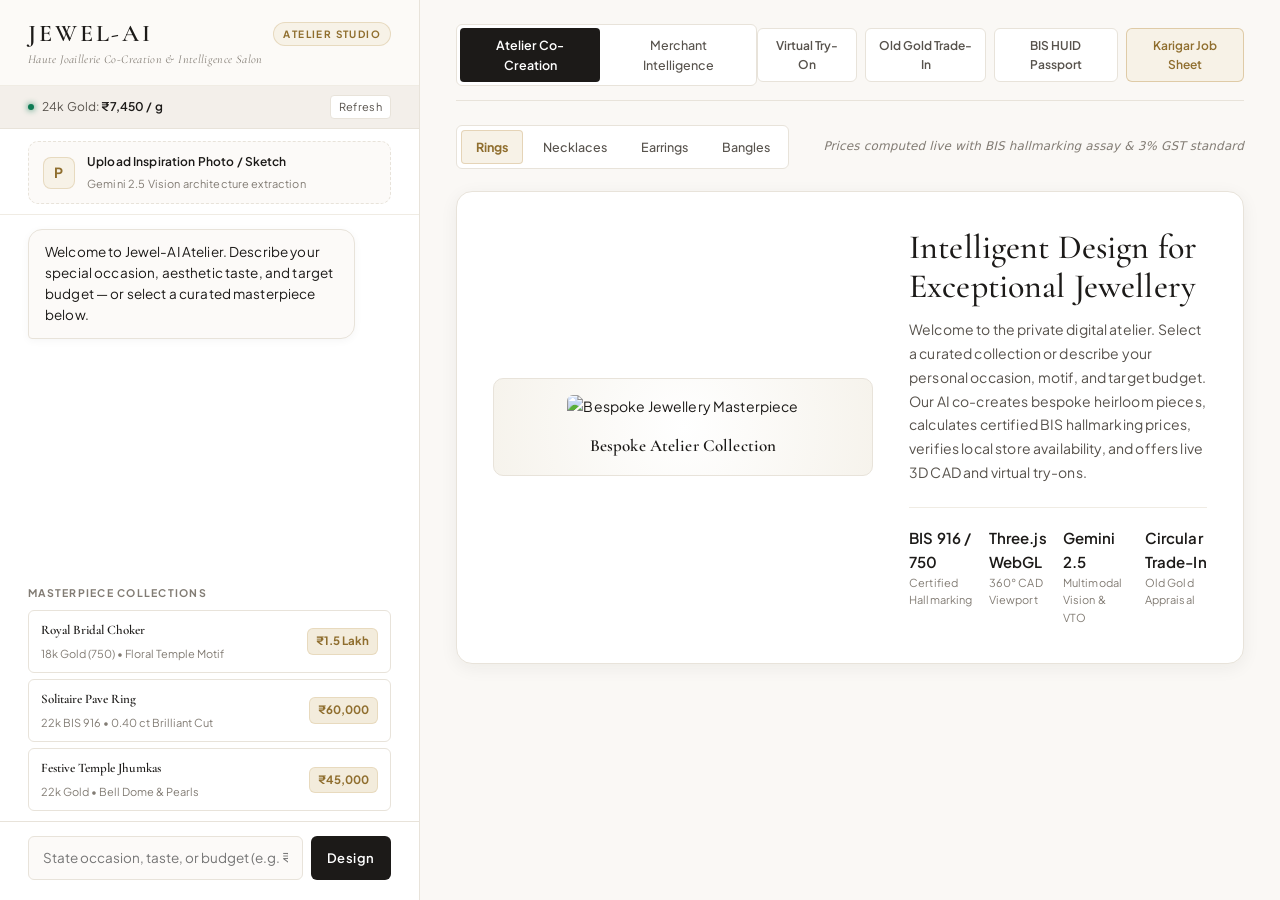
==== commit 2d3e3333: "feat(atelier): remove 3D visualization and streamline Haute Joaillerie suite" ====
--- a/static/index.html
+++ b/static/index.html
@@ -7,10 +7,6 @@
 <link rel="preconnect" href="https://fonts.googleapis.com">
 <link rel="preconnect" href="https://fonts.gstatic.com" crossorigin>
 <link href="https://fonts.googleapis.com/css2?family=Cormorant+Garamond:ital,wght@0,400;0,500;0,600;0,700;1,400;1,600&family=Plus+Jakarta+Sans:wght@300;400;500;600;700&display=swap" rel="stylesheet">
-<!-- Three.js and OrbitControls for 360 Interactive 3D CAD Viewport -->
-<script src="https://cdnjs.cloudflare.com/ajax/libs/three.js/r128/three.min.js"></script>
-<script src="https://cdn.jsdelivr.net/npm/three@0.128.0/examples/js/controls/OrbitControls.js"></script>
-
 <style>
 :root {
   --bg-canvas: #FAF8F5;
@@ -470,8 +466,8 @@
   padding: 36px;
   margin-bottom: 28px;
   display: grid;
-  grid-template-columns: 320px 1fr;
-  gap: 32px;
+  grid-template-columns: 380px 1fr;
+  gap: 36px;
   align-items: center;
   box-shadow: var(--shadow-card);
 }
@@ -480,14 +476,14 @@
   border-radius: var(--radius-md);
   overflow: hidden;
   border: 1px solid var(--border-light);
-  background: var(--bg-subtle);
+  background: radial-gradient(circle at 50% 50%, #FFFFFF 0%, #F6F3EC 100%);
   text-align: center;
-  padding: 14px;
+  padding: 16px;
 }
 .welcome-plinth-card img {
   width: 100%;
-  height: 250px;
-  object-fit: cover;
+  height: 360px;
+  object-fit: contain;
   border-radius: var(--radius-sm);
   transition: transform 0.4s ease;
 }
@@ -557,15 +553,15 @@
 
 .gallery-cards-grid {
   display: grid;
-  grid-template-columns: repeat(3, 1fr);
-  gap: 22px;
-  margin-bottom: 32px;
+  grid-template-columns: repeat(3, minmax(0, 1fr));
+  gap: 26px;
+  margin-bottom: 34px;
 }
 .jewel-variant-card {
   background: var(--bg-surface);
   border: 1px solid var(--border-light);
   border-radius: var(--radius-lg);
-  padding: 20px;
+  padding: 22px;
   display: flex;
   flex-direction: column;
   position: relative;
@@ -583,30 +579,34 @@
 }
 
 .card-media-stage {
-  height: 220px;
+  height: 340px;
+  min-height: 340px;
   border-radius: var(--radius-md);
-  background: var(--bg-subtle);
+  background: radial-gradient(circle at 50% 50%, #FFFFFF 0%, #F5F1E8 100%);
   border: 1px solid var(--border-subtle);
   overflow: hidden;
   position: relative;
-  margin-bottom: 14px;
+  margin-bottom: 16px;
   display: flex;
   align-items: center;
   justify-content: center;
+  padding: 14px;
 }
 .card-media-stage img {
   width: 100%;
   height: 100%;
-  object-fit: cover;
-  transition: transform 0.4s ease;
+  object-fit: contain;
+  transition: transform 0.35s ease;
 }
 .card-media-stage:hover img {
-  transform: scale(1.03);
+  transform: scale(1.04);
 }
 .card-media-stage svg {
-  width: 160px;
-  height: 160px;
-  filter: drop-shadow(0 4px 10px rgba(0,0,0,0.06));
+  width: 80%;
+  height: 80%;
+  max-width: 260px;
+  max-height: 260px;
+  filter: drop-shadow(0 8px 18px rgba(0,0,0,0.08));
 }
 .card-tier-tag {
   position: absolute;
@@ -708,21 +708,6 @@
 .btn-launch-customizer:hover {
   background: var(--gold-primary);
 }
-.btn-card-3d {
-  background: var(--bg-surface);
-  border: 1px solid var(--border-light);
-  color: var(--gold-dark);
-  font-weight: 600;
-  padding: 9px 12px;
-  border-radius: var(--radius-sm);
-  cursor: pointer;
-  font-size: 12px;
-  transition: all 0.2s;
-}
-.btn-card-3d:hover {
-  border-color: var(--gold-primary);
-  background: var(--gold-soft);
-}
 
 /* Bespoke Studio Customizer */
 .customizer-split-grid {
@@ -750,25 +735,30 @@
 }
 
 .jewel-stage-plinth {
-  height: 330px;
+  height: 480px;
+  min-height: 480px;
   border-radius: var(--radius-md);
-  background: var(--bg-subtle);
+  background: radial-gradient(circle at 50% 45%, #FFFFFF 0%, #F5F1E8 100%);
   border: 1px solid var(--border-subtle);
   display: flex;
   align-items: center;
   justify-content: center;
   position: relative;
   overflow: hidden;
+  padding: 20px;
 }
 .jewel-stage-plinth img {
   width: 100%;
   height: 100%;
-  object-fit: cover;
+  object-fit: contain;
+  transition: transform 0.35s ease;
 }
 .jewel-stage-plinth svg {
-  width: 240px;
-  height: 240px;
-  filter: drop-shadow(0 8px 20px rgba(0,0,0,0.08));
+  width: 85%;
+  height: 85%;
+  max-width: 380px;
+  max-height: 380px;
+  filter: drop-shadow(0 12px 28px rgba(0,0,0,0.09));
 }
 
 .render-loading-overlay {
@@ -1103,56 +1093,440 @@
   cursor: pointer;
 }
 
-/* 3D WebGL Studio Modal & Canvas */
-#three-canvas-container {
-  width: 100%;
-  height: 420px;
-  background: #F3EFEA;
+/* Stage Loading Overlay & Product Detail Blurring */
+.stage-loading-overlay {
+  position: absolute;
+  inset: 0;
+  background: rgba(250, 248, 245, 0.78);
+  backdrop-filter: blur(8px);
+  -webkit-backdrop-filter: blur(8px);
+  z-index: 45;
+  display: flex;
+  flex-direction: column;
+  align-items: center;
+  justify-content: center;
   border-radius: var(--radius-md);
+  opacity: 0;
+  pointer-events: none;
+  transition: opacity 0.3s ease;
+}
+.stage-loading-overlay.active {
+  opacity: 1;
+  pointer-events: auto;
+}
+
+.luxury-ring-spinner {
+  width: 52px;
+  height: 52px;
+  border-radius: 50%;
+  border: 3px solid rgba(184, 144, 71, 0.2);
+  border-top-color: var(--gold-primary);
+  border-right-color: var(--gold-dark);
+  animation: spinGoldRing 1.1s cubic-bezier(0.5, 0.1, 0.5, 0.9) infinite;
+  box-shadow: 0 0 18px rgba(184, 144, 71, 0.25);
+  margin-bottom: 14px;
+}
+@keyframes spinGoldRing {
+  0% { transform: rotate(0deg); }
+  100% { transform: rotate(360deg); }
+}
+
+.luxury-loader-box {
+  background: #FFFFFF;
+  border: 1px solid var(--border-light);
+  box-shadow: var(--shadow-hover);
+  padding: 24px 32px;
+  border-radius: var(--radius-md);
+  text-align: center;
+  max-width: 380px;
+}
+.luxury-loader-title {
+  font: 600 18px/1.3 var(--font-serif);
+  color: var(--text-primary);
+  letter-spacing: 0.03em;
+  margin-bottom: 6px;
+}
+.luxury-loader-sub {
+  font-size: 12px;
+  color: var(--text-muted);
+}
+
+/* Card & Detail Blurring */
+.card-details-wrap,
+.card-content-blur-wrap {
+  position: relative;
+  transition: filter 0.4s cubic-bezier(0.2, 0.8, 0.2, 1), opacity 0.4s cubic-bezier(0.2, 0.8, 0.2, 1);
+}
+.is-blurring {
+  filter: blur(8px) saturate(0.8) !important;
+  opacity: 0.42 !important;
+  pointer-events: none !important;
+  user-select: none !important;
+}
+.cost-box-blurring {
+  filter: blur(5px) opacity(0.6);
+  transition: filter 0.2s ease, opacity 0.2s ease;
+}
+
+/* Dedicated Luxury Image Loading Screen on Card Media Stages */
+.card-media-stage {
   position: relative;
   overflow: hidden;
-  border: 1px solid var(--border-light);
-  cursor: grab;
-}
-#three-canvas-container:active { cursor: grabbing; }
-.three-controls-bar {
-  display: grid;
-  grid-template-columns: repeat(3, 1fr);
-  gap: 12px;
-  margin-top: 16px;
-  padding: 12px;
-  background: var(--bg-canvas);
-  border: 1px solid var(--border-light);
   border-radius: var(--radius-sm);
-}
-
-/* Virtual Try-On Studio */
+  background: #F4EFEA;
+}
+.card-image-loader-overlay {
+  position: absolute;
+  inset: 0;
+  background: rgba(250, 248, 245, 0.88);
+  backdrop-filter: blur(6px);
+  -webkit-backdrop-filter: blur(6px);
+  display: flex;
+  flex-direction: column;
+  align-items: center;
+  justify-content: center;
+  z-index: 7;
+  opacity: 0;
+  pointer-events: none;
+  transition: opacity 0.35s cubic-bezier(0.2, 0.8, 0.2, 1);
+  text-align: center;
+  padding: 16px;
+}
+.card-image-loader-overlay.active {
+  opacity: 1;
+  pointer-events: auto;
+}
+.card-image-loader-overlay .mini-gold-spinner {
+  width: 32px;
+  height: 32px;
+  border-width: 2.5px;
+  margin-bottom: 8px;
+  box-shadow: 0 0 14px rgba(184, 144, 71, 0.25);
+}
+.card-image-loader-overlay .loader-title {
+  font-family: var(--font-serif);
+  font-size: 15px;
+  font-weight: 600;
+  color: var(--text-primary);
+  letter-spacing: 0.02em;
+  margin-bottom: 2px;
+}
+.card-image-loader-overlay .loader-sub {
+  font-size: 10px;
+  font-weight: 600;
+  color: var(--gold-dark);
+  letter-spacing: 0.08em;
+  text-transform: uppercase;
+}
+
+/* Progressive Image Shimmer & Loading Screen */
+.img-loading-shimmer {
+  position: absolute;
+  inset: 0;
+  background: linear-gradient(90deg, #F3EFEA 0%, #FAF8F5 50%, #F3EFEA 100%);
+  background-size: 200% 100%;
+  animation: shimmerAnim 1.6s infinite linear;
+  display: flex;
+  flex-direction: column;
+  align-items: center;
+  justify-content: center;
+  z-index: 4;
+  transition: opacity 0.4s ease;
+}
+.img-loading-shimmer.loaded {
+  opacity: 0;
+  pointer-events: none;
+}
+@keyframes shimmerAnim {
+  0% { background-position: 200% 0; }
+  100% { background-position: -200% 0; }
+}
+.mini-gold-spinner {
+  width: 22px;
+  height: 22px;
+  border-radius: 50%;
+  border: 2px solid rgba(184, 144, 71, 0.25);
+  border-top-color: var(--gold-primary);
+  animation: spinGoldRing 0.9s linear infinite;
+  margin-bottom: 6px;
+}
+.img-loading-text {
+  font-size: 10px;
+  font-weight: 600;
+  color: var(--gold-dark);
+  letter-spacing: 0.1em;
+  text-transform: uppercase;
+}
+.luxury-img-lazy {
+  filter: blur(10px);
+  transform: scale(1.03);
+  transition: filter 0.5s cubic-bezier(0.2, 0.8, 0.2, 1), transform 0.5s cubic-bezier(0.2, 0.8, 0.2, 1);
+}
+.luxury-img-lazy.is-loaded {
+  filter: blur(0) !important;
+  transform: scale(1) !important;
+}
+
+/* Virtual Try-On Studio: AI Neural Photoshoot & True-to-Scale Proportion Guide */
 .vto-stage-split {
   display: grid;
   grid-template-columns: 1fr 340px;
   gap: 24px;
 }
-.vto-canvas-box {
+.vto-mode-tabs {
+  display: flex;
+  background: var(--bg-subtle);
+  border-radius: var(--radius-sm);
+  padding: 3px;
+  gap: 4px;
+  margin-bottom: 16px;
+  border: 1px solid var(--border-light);
+}
+.vto-mode-tab {
+  flex: 1;
+  padding: 9px 14px;
+  font-size: 12px;
+  font-weight: 600;
+  text-align: center;
+  border-radius: 4px;
+  border: none;
+  background: transparent;
+  color: var(--text-secondary);
+  cursor: pointer;
+  transition: all 0.2s ease;
+  letter-spacing: 0.02em;
+}
+.vto-mode-tab.active {
+  background: #FFFFFF;
+  color: var(--text-primary);
+  box-shadow: 0 1px 4px rgba(0,0,0,0.08);
+}
+
+/* Photorealistic Split Comparison Curtain Container */
+.vto-split-container {
   position: relative;
-  height: 440px;
-  background: #EAE6DE;
+  width: 100%;
+  height: 520px;
   border-radius: var(--radius-md);
   overflow: hidden;
+  background: #1C1A18;
   border: 1px solid var(--border-light);
+  user-select: none;
+  touch-action: none;
+  cursor: ew-resize;
+}
+.vto-split-layer-before,
+.vto-split-layer-after {
+  position: absolute;
+  inset: 0;
+  width: 100%;
+  height: 100%;
+  pointer-events: none;
+  overflow: hidden;
+}
+.vto-split-layer-before {
+  z-index: 1;
+}
+.vto-split-layer-after {
+  z-index: 2;
+  clip-path: polygon(var(--split-pos, 50%) 0, 100% 0, 100% 100%, var(--split-pos, 50%) 100%);
+  transition: none;
+}
+.vto-base-portrait {
+  position: absolute;
+  inset: 0;
+  width: 100%;
+  height: 100%;
+  object-fit: cover;
+  pointer-events: none;
+  display: block;
+}
+.vto-integrated-jewel-stage {
+  position: absolute;
+  inset: 0;
+  pointer-events: none;
   display: flex;
   align-items: center;
   justify-content: center;
-}
-.vto-canvas-box img.vto-base-portrait {
+  z-index: 3;
+}
+.vto-jewel-drape-wrapper {
+  position: absolute;
+  pointer-events: none;
+  transition: transform 0.2s cubic-bezier(0.2, 0.8, 0.2, 1);
+  filter: drop-shadow(0 14px 28px rgba(0,0,0,0.55)) drop-shadow(0 3px 6px rgba(0,0,0,0.38));
+}
+.vto-jewel-drape-wrapper svg {
   width: 100%;
   height: 100%;
-  object-fit: cover;
-}
-.vto-overlay-jewel {
+  filter: drop-shadow(0 2px 8px rgba(184, 144, 71, 0.35));
+}
+.vto-nudge-btn {
+  background: var(--bg-surface);
+  border: 1px solid var(--border-light);
+  border-radius: 4px;
+  padding: 3px 8px;
+  font-size: 11px;
+  cursor: pointer;
+  color: var(--text-primary);
+  transition: all 0.2s ease;
+}
+.vto-nudge-btn:hover {
+  border-color: var(--gold-primary);
+  background: #FCFAF7;
+}
+.vto-split-divider {
   position: absolute;
+  top: 0;
+  bottom: 0;
+  left: var(--split-pos, 50%);
+  width: 2px;
+  background: linear-gradient(180deg, rgba(223, 202, 155, 0.4), var(--gold-primary), rgba(223, 202, 155, 0.4));
+  box-shadow: 0 0 10px rgba(0,0,0,0.5);
+  z-index: 10;
+  transform: translateX(-50%);
   pointer-events: none;
-  transform-origin: center center;
-  transition: filter 0.2s;
+}
+.vto-split-handle-knob {
+  position: absolute;
+  top: 50%;
+  left: var(--split-pos, 50%);
+  transform: translate(-50%, -50%);
+  width: 40px;
+  height: 40px;
+  border-radius: 50%;
+  background: #1C1A18;
+  border: 2px solid var(--gold-primary);
+  box-shadow: 0 4px 16px rgba(0,0,0,0.45);
+  display: flex;
+  align-items: center;
+  justify-content: center;
+  color: var(--gold-light);
+  font-size: 13px;
+  font-weight: 700;
+  z-index: 12;
+  pointer-events: auto;
+  cursor: ew-resize;
+  transition: transform 0.15s ease, box-shadow 0.15s ease;
+}
+.vto-split-handle-knob:hover {
+  transform: translate(-50%, -50%) scale(1.08);
+  box-shadow: 0 6px 20px rgba(184, 144, 71, 0.4);
+}
+.vto-badge-before {
+  position: absolute;
+  top: 14px;
+  left: 14px;
+  background: rgba(28, 26, 24, 0.82);
+  backdrop-filter: blur(8px);
+  border: 1px solid rgba(255, 255, 255, 0.15);
+  color: #FFFFFF;
+  padding: 4px 10px;
+  border-radius: 4px;
+  font-size: 10.5px;
+  letter-spacing: 0.08em;
+  text-transform: uppercase;
+  font-weight: 600;
+  z-index: 5;
+  pointer-events: none;
+}
+.vto-badge-after {
+  position: absolute;
+  top: 14px;
+  right: 14px;
+  background: rgba(28, 26, 24, 0.82);
+  backdrop-filter: blur(8px);
+  border: 1px solid rgba(184, 144, 71, 0.45);
+  color: var(--gold-light);
+  padding: 4px 10px;
+  border-radius: 4px;
+  font-size: 10.5px;
+  letter-spacing: 0.08em;
+  text-transform: uppercase;
+  font-weight: 600;
+  z-index: 5;
+  pointer-events: none;
+}
+.vto-editorial-source-badge {
+  position: absolute;
+  bottom: 14px;
+  left: 14px;
+  background: rgba(28, 26, 24, 0.78);
+  backdrop-filter: blur(6px);
+  color: var(--gold-light);
+  padding: 4px 10px;
+  border-radius: 4px;
+  font-size: 11px;
+  z-index: 5;
+  border: 1px solid rgba(255, 255, 255, 0.1);
+  pointer-events: none;
+}
+.vto-photoshoot-loader {
+  position: absolute;
+  inset: 0;
+  background: rgba(28, 26, 24, 0.88);
+  backdrop-filter: blur(10px);
+  display: flex;
+  flex-direction: column;
+  align-items: center;
+  justify-content: center;
+  z-index: 25;
+  color: #FFFFFF;
+  padding: 24px;
+  text-align: center;
+  opacity: 0;
+  pointer-events: none;
+  transition: opacity 0.3s ease;
+}
+.vto-photoshoot-loader.active {
+  opacity: 1;
+  pointer-events: auto;
+}
+
+/* Perspective & Angle Chips */
+.vto-perspective-btn {
+  border: 1px solid var(--border-light);
+  background: var(--bg-card);
+  color: var(--text-secondary);
+  font-size: 11px;
+  padding: 5px 11px;
+  border-radius: var(--radius-sm);
+  cursor: pointer;
+  transition: all 0.2s ease;
+  font-family: inherit;
+  font-weight: 500;
+}
+.vto-perspective-btn:hover {
+  border-color: var(--gold-primary);
+  color: var(--gold-dark);
+}
+.vto-perspective-btn.active {
+  background: var(--gold-dark);
+  color: #FFFFFF;
+  border-color: var(--gold-dark);
+  font-weight: 600;
+}
+
+/* Metal Chips & Undertone Card */
+.vto-metal-chip {
+  background: var(--gold-soft);
+  border: 1px solid rgba(184, 144, 71, 0.35);
+  font-size: 10.5px;
+  padding: 3px 8px;
+  border-radius: 4px;
+  font-weight: 600;
+  color: var(--gold-dark);
+  cursor: pointer;
+  transition: all 0.15s ease;
+  display: inline-flex;
+  align-items: center;
+  gap: 3px;
+  font-family: inherit;
+}
+.vto-metal-chip:hover {
+  background: var(--gold-dark);
+  color: #FFFFFF;
+  border-color: var(--gold-dark);
 }
 .undertone-pill-card {
   background: var(--bg-canvas);
@@ -1161,6 +1535,109 @@
   padding: 14px;
   margin-bottom: 14px;
   font-size: 12.5px;
+}
+
+/* True-to-Scale Proportion Atelier */
+.vto-scale-subtabs {
+  display: flex;
+  gap: 6px;
+  border-bottom: 1px solid var(--border-light);
+  padding-bottom: 8px;
+  margin-bottom: 14px;
+}
+.vto-scale-subtab {
+  font-size: 11.5px;
+  font-weight: 600;
+  padding: 4px 10px;
+  border-radius: 4px;
+  border: 1px solid transparent;
+  background: transparent;
+  color: var(--text-muted);
+  cursor: pointer;
+  transition: all 0.15s ease;
+}
+.vto-scale-subtab:hover {
+  color: var(--text-primary);
+}
+.vto-scale-subtab.active {
+  background: var(--gold-soft);
+  color: var(--gold-dark);
+  border-color: rgba(184, 144, 71, 0.3);
+}
+
+.vto-scale-panel {
+  display: none;
+}
+.vto-scale-panel.active {
+  display: block;
+}
+
+.vto-neckline-canvas-box {
+  position: relative;
+  height: 380px;
+  background: #FAF8F5;
+  border-radius: var(--radius-sm);
+  border: 1px solid var(--border-light);
+  display: flex;
+  align-items: center;
+  justify-content: center;
+  overflow: hidden;
+}
+
+.vto-drape-btn {
+  padding: 6px 12px;
+  border-radius: 4px;
+  border: 1px solid var(--border-light);
+  background: var(--bg-surface);
+  font-size: 11px;
+  font-weight: 600;
+  cursor: pointer;
+  transition: all 0.15s ease;
+  display: flex;
+  flex-direction: column;
+  align-items: center;
+  gap: 2px;
+}
+.vto-drape-btn:hover {
+  border-color: var(--gold-primary);
+}
+.vto-drape-btn.active {
+  background: var(--gold-dark);
+  color: #FFFFFF;
+  border-color: var(--gold-dark);
+}
+.vto-drape-btn.active span {
+  color: rgba(255,255,255,0.8) !important;
+}
+
+.vto-carat-comparison-grid {
+  display: grid;
+  grid-template-columns: repeat(6, 1fr);
+  gap: 8px;
+  margin-bottom: 14px;
+}
+.vto-carat-card {
+  border: 1px solid var(--border-light);
+  background: var(--bg-surface);
+  border-radius: var(--radius-sm);
+  padding: 10px 6px;
+  text-align: center;
+  cursor: pointer;
+  transition: all 0.15s ease;
+}
+.vto-carat-card:hover {
+  border-color: var(--gold-primary);
+}
+.vto-carat-card.active {
+  border-color: var(--gold-primary);
+  background: var(--gold-soft);
+}
+.vto-carat-circle {
+  border-radius: 50%;
+  background: radial-gradient(circle, #FFFFFF 0%, #D8E2E8 60%, #9EB3C2 100%);
+  border: 1px solid #7D97A8;
+  margin: 0 auto 6px auto;
+  box-shadow: 0 2px 6px rgba(0,0,0,0.12);
 }
 
 /* Old Gold Exchange Table */
@@ -1429,7 +1906,7 @@
   <!-- Chat Input Form -->
   <form class="chat-form" id="chat-form">
     <input class="chat-input" id="chat-input" placeholder="State occasion, taste, or budget (e.g. ₹80,000)..." autocomplete="off">
-    <button class="btn-chat-send" type="submit">Design</button>
+    <button class="btn-chat-send" id="btn-chat-send" type="submit">Design</button>
   </form>
 </aside>
 
@@ -1466,107 +1943,400 @@
   <div id="dynamic-stage-view"></div>
 </main>
 
-<!-- 3D WebGL Studio Modal -->
-<div class="modal-overlay" id="modal-3d-studio">
-  <div class="modal-card wide">
-    <div class="modal-header">
-      <div>
-        <h3>Interactive 3D WebGL CAD Viewport</h3>
-        <p style="font-size:12px; color:var(--text-muted); margin-top:3px;">Rotate 360° with mouse drag • Zoom with scroll • Real-time metallic shaders</p>
-      </div>
-      <button class="modal-close" onclick="$('#modal-3d-studio').classList.remove('open')">&times;</button>
-    </div>
-    <div id="three-canvas-container"></div>
-    <div class="three-controls-bar">
-      <div>
-        <label style="font-size:11px; font-weight:700; color:var(--text-muted); display:block; margin-bottom:4px;">PRECIOUS ALLOY</label>
-        <select class="atelier-select" id="three-sel-alloy" style="padding:6px 10px; font-size:12px;">
-          <option value="gold_22k">22k Royal Yellow Gold (916)</option>
-          <option value="rose_gold">18k Romantic Rose Gold</option>
-          <option value="platinum">Platinum 950 Pure</option>
-          <option value="gold_18k">18k Modern White Gold</option>
-        </select>
-      </div>
-      <div>
-        <label style="font-size:11px; font-weight:700; color:var(--text-muted); display:block; margin-bottom:4px;">SURFACE FINISH</label>
-        <select class="atelier-select" id="three-sel-finish" style="padding:6px 10px; font-size:12px;">
-          <option value="mirror">Mirror High-Polish</option>
-          <option value="satin">Satin Matte Velvet</option>
-          <option value="hammered">Artisanal Hammered Texture</option>
-        </select>
-      </div>
-      <div>
-        <label style="font-size:11px; font-weight:700; color:var(--text-muted); display:block; margin-bottom:4px;">LIGHTING ENVIRONMENT</label>
-        <select class="atelier-select" id="three-sel-lighting" style="padding:6px 10px; font-size:12px;">
-          <option value="studio">Atelier Softbox Studio</option>
-          <option value="warm">Intimate Candlelight Warmth</option>
-          <option value="daylight">Pure Direct Sunlight</option>
-        </select>
-      </div>
-    </div>
-    <div style="display:flex; justify-content:flex-end; gap:10px; margin-top:18px;">
-      <button class="btn-outline-glass" onclick="$('#modal-3d-studio').classList.remove('open')">Close 3D Viewport</button>
-      <button class="btn-gold-primary" onclick="toast('3D CAD blueprint exported to karigar queue')">Export to Karigar CAD</button>
-    </div>
-  </div>
-</div>
-
-<!-- Virtual Try-On (VTO) & Skin Undertone Modal -->
+<!-- Haute Joaillerie Virtual Try-On & True-to-Scale Proportion Atelier Modal -->
 <div class="modal-overlay" id="modal-vto-studio">
   <div class="modal-card wide">
     <div class="modal-header">
       <div>
-        <h3>Live Virtual Try-On & Skin Undertone Stylist</h3>
-        <p style="font-size:12px; color:var(--text-muted); margin-top:2px;">Gemini Multimodal Skin Undertone Harmonizer with Interactive AR Placement</p>
+        <h3>Haute Joaillerie Atelier Virtual Try-On & Proportion Studio</h3>
+        <p style="font-size:12px; color:var(--text-muted); margin-top:2px;">Photorealistic AI Neural Try-On & True-to-Scale Anatomical Sizing (Cartier & Tangiblee Calibrated)</p>
       </div>
       <button class="modal-close" onclick="$('#modal-vto-studio').classList.remove('open')">&times;</button>
     </div>
-    <div class="vto-stage-split">
+
+    <!-- Mode Selector Tabs inside Modal -->
+    <div class="vto-mode-tabs">
+      <button class="vto-mode-tab active" id="btn-vto-tab-ai" onclick="switchVTOMode('ai')">Photorealistic AI Neural Try-On (Interactive Before / After)</button>
+      <button class="vto-mode-tab" id="btn-vto-tab-scale" onclick="switchVTOMode('scale')">True-to-Scale Proportion & Sizing Atelier (Tangiblee Calibrated)</button>
+    </div>
+
+    <!-- Mode 1: Photorealistic AI Neural Try-On (Before/After Curtain Split & Editorial) -->
+    <div id="vto-view-ai" class="vto-stage-split">
       <div>
-        <div class="vto-canvas-box" id="vto-canvas-box">
-          <img src="https://images.unsplash.com/photo-1534528741775-53994a69daeb?auto=format&fit=crop&w=800&q=80" alt="Customer Portrait" class="vto-base-portrait" id="vto-portrait-img">
-          <div class="vto-overlay-jewel" id="vto-jewel-layer"></div>
-        </div>
-        <div style="display:flex; justify-content:space-between; align-items:center; margin-top:12px;">
-          <div style="display:flex; gap:8px;">
-            <button class="atelier-nav-link" id="vto-model-olive">Demo: Warm Olive Skin</button>
-            <button class="atelier-nav-link" id="vto-model-fair">Demo: Radiant Fair Skin</button>
+        <!-- Split Curtain Comparison Container -->
+        <div class="vto-split-container" id="vto-split-box">
+          <div class="vto-badge-before">Before • Natural Template</div>
+          <div class="vto-badge-after" id="vto-badge-after-title">After • Integrated Bespoke Piece</div>
+          <div class="vto-editorial-source-badge" id="vto-ai-source-badge">Template-Anchored Neural Integration • 8K Masterpiece</div>
+          
+          <div class="vto-photoshoot-loader" id="vto-ai-loader">
+            <div class="luxury-ring-spinner"></div>
+            <div style="font-family:var(--font-serif); font-size:18px; margin-bottom:6px;">Integrating Bespoke Piece onto Template...</div>
+            <div style="font-size:12px; opacity:0.85; max-width:320px;" id="vto-ai-loader-text">Preserving natural portrait features & harmonizing contact shadows, drape, and alloy luster...</div>
           </div>
-          <button class="atelier-nav-link" onclick="$('#vto-upload-input').click()">Upload Your Photo</button>
-          <input type="file" id="vto-upload-input" accept="image/*" style="display:none;">
+
+          <!-- Base Image (Natural Portrait Template - Before) -->
+          <div class="vto-split-layer-before" id="vto-split-layer-before">
+            <img src="https://images.unsplash.com/photo-1534528741775-53994a69daeb?auto=format&fit=crop&w=800&q=80" alt="Natural Portrait Template" class="vto-base-portrait" id="vto-split-before-img">
+          </div>
+          
+          <!-- Top Clipped Image (Exact Same Template with Integrated Jewel - After) -->
+          <div class="vto-split-layer-after" id="vto-split-layer-after">
+            <img src="https://images.unsplash.com/photo-1534528741775-53994a69daeb?auto=format&fit=crop&w=800&q=80" alt="Integrated Template Portrait" class="vto-base-portrait" id="vto-split-after-base-img">
+            <div class="vto-integrated-jewel-stage" id="vto-integrated-jewel-stage">
+              <div class="vto-jewel-drape-wrapper" id="vto-jewel-drape-wrapper">
+                <div id="vto-integrated-jewel-graphic"></div>
+              </div>
+            </div>
+            <!-- Proxy img for backward compatibility with tests/selectors -->
+            <img src="https://images.unsplash.com/photo-1534528741775-53994a69daeb?auto=format&fit=crop&w=800&q=80" alt="Proxy Try-On Asset" id="vto-split-after-img" style="display:none;">
+          </div>
+
+          <!-- Draggable Gold Divider Line & Knob -->
+          <div class="vto-split-divider" id="vto-split-divider"></div>
+          <div class="vto-split-handle-knob" id="vto-split-handle" title="Drag left or right to compare before & after">&harr;</div>
+        </div>
+
+        <!-- Slider View Mode & Perspective Angle Selector -->
+        <div style="display:flex; justify-content:space-between; align-items:center; margin-top:10px; gap:8px; flex-wrap:wrap;">
+          <div style="display:flex; align-items:center; gap:6px;">
+            <label style="font-size:11px; font-weight:700; color:var(--text-muted); text-transform:uppercase;">View Mode:</label>
+            <button class="vto-perspective-btn active" id="btn-vto-view-split" onclick="setVTOViewMode('split')">Split Curtain (50%)</button>
+            <button class="vto-perspective-btn" id="btn-vto-view-after" onclick="setVTOViewMode('after')">Full Editorial (100%)</button>
+            <button class="vto-perspective-btn" id="btn-vto-view-before" onclick="setVTOViewMode('before')">Portrait Only</button>
+          </div>
+          <div style="display:flex; align-items:center; gap:6px;">
+            <label style="font-size:11px; font-weight:700; color:var(--text-muted); text-transform:uppercase;">Angle:</label>
+            <button class="vto-perspective-btn active" id="btn-vto-ang-frontal" onclick="setVTOPerspective('frontal')">Frontal Portrait</button>
+            <button class="vto-perspective-btn" id="btn-vto-ang-profile" onclick="setVTOPerspective('profile')">45° Profile Cascade</button>
+            <button class="vto-perspective-btn" id="btn-vto-ang-macro" onclick="setVTOPerspective('macro')">Macro Craftsmanship</button>
+          </div>
+        </div>
+
+        <!-- Persona & Lighting Selectors -->
+        <div style="display:flex; justify-content:space-between; align-items:center; margin-top:10px; gap:8px; flex-wrap:wrap;">
+          <div style="display:flex; align-items:center; gap:6px; flex-wrap:wrap;">
+            <label style="font-size:11px; font-weight:700; color:var(--text-muted); text-transform:uppercase;">Model Persona:</label>
+            <button class="atelier-nav-link active" id="vto-ai-model-olive" onclick="selectAIPersona('Warm Olive')">Warm Olive</button>
+            <button class="atelier-nav-link" id="vto-ai-model-fair" onclick="selectAIPersona('Radiant Fair')">Radiant Fair</button>
+            <button class="atelier-nav-link" id="vto-ai-model-bronze" onclick="selectAIPersona('Deep Bronze')">Deep Bronze</button>
+            <button class="atelier-nav-link" id="vto-ai-model-tan" onclick="selectAIPersona('Golden Tan')">Golden Tan</button>
+            <button class="atelier-nav-link accent" id="btn-vto-ai-upload" onclick="$('#vto-upload-input').click()">Upload Your Portrait</button>
+            <input type="file" id="vto-upload-input" accept="image/*" style="display:none;">
+          </div>
+        </div>
+
+        <!-- Anatomical Fit Calibrators for Template Integration -->
+        <div style="display:flex; justify-content:space-between; align-items:center; margin-top:10px; gap:8px; flex-wrap:wrap; background:rgba(184, 144, 71, 0.06); border:1px solid rgba(184, 144, 71, 0.22); border-radius:var(--radius-sm); padding:7px 12px;">
+          <div style="display:flex; align-items:center; gap:6px;">
+            <label style="font-size:10.5px; font-weight:700; color:var(--gold-dark); text-transform:uppercase;">Drape Position:</label>
+            <button class="vto-nudge-btn" id="btn-nudge-up" onclick="nudgeVTOJewelY(-10)" title="Nudge Up on Collarbone">&uarr; Higher</button>
+            <button class="vto-nudge-btn" id="btn-nudge-down" onclick="nudgeVTOJewelY(10)" title="Nudge Down">&darr; Lower</button>
+            <button class="vto-nudge-btn" id="btn-nudge-reset" onclick="resetVTOFit()" title="Reset to Anatomical Clavicle Center">Auto-Fit</button>
+          </div>
+          <div style="display:flex; align-items:center; gap:6px;">
+            <label style="font-size:10.5px; font-weight:700; color:var(--gold-dark); text-transform:uppercase;">Scale:</label>
+            <button class="vto-nudge-btn" onclick="scaleVTOJewel(0.92)" title="Petite / Choker Fit">Compact</button>
+            <button class="vto-nudge-btn active" onclick="scaleVTOJewel(1.0)" title="Calibrated 100%">100%</button>
+            <button class="vto-nudge-btn" onclick="scaleVTOJewel(1.08)" title="Grand / Statement Fit">Grand</button>
+          </div>
+        </div>
+
+        <div style="display:flex; justify-content:space-between; align-items:center; margin-top:10px; gap:8px; flex-wrap:wrap;">
+          <div style="display:flex; align-items:center; gap:8px;">
+            <label style="font-size:11px; font-weight:700; color:var(--text-muted); text-transform:uppercase;">Studio Lighting:</label>
+            <select class="atelier-select" id="vto-sel-lighting" style="padding:4px 8px; font-size:12px; width:auto;" onchange="generateAINeuralPhotoshoot()">
+              <option value="studio softbox">Atelier Softbox Studio</option>
+              <option value="golden hour warmth">Golden Hour Sunlight</option>
+              <option value="candlelight glow">Intimate Candlelight Warmth</option>
+              <option value="dramatic runway high-contrast">Dramatic High-Contrast Runway</option>
+            </select>
+          </div>
+          <button class="btn-gold-primary" id="btn-generate-ai-vto" style="padding:7px 16px; font-size:12px;">Regenerate AI Photoshoot</button>
         </div>
       </div>
+
+      <!-- Right Column: Undertone, Composition & Actions -->
       <div>
-        <div class="undertone-pill-card" id="undertone-report-card">
-          <div style="font-weight:700; color:var(--gold-dark); margin-bottom:4px; font-size:13px;">COLOR HARMONY ANALYSIS</div>
-          <div id="vto-undertone-status" style="font-size:12px; color:var(--text-secondary); margin-bottom:8px;">
-            Analyzing skin undertone and complementary metallic radiance with Gemini 2.5...
+        <div class="undertone-pill-card">
+          <div style="font-weight:700; color:var(--gold-dark); margin-bottom:4px; font-size:13px;">GEMINI VISION COLORIMETRY</div>
+          <div id="vto-ai-undertone-status" style="font-size:12px; color:var(--text-secondary); margin-bottom:8px;">
+            Analyzing skin undertone and complementary metallic radiance...
           </div>
-          <div id="vto-metals-pills" style="display:flex; flex-wrap:wrap; gap:4px; margin-bottom:8px;"></div>
-          <div id="vto-stylist-notes" style="font-size:11.5px; color:var(--text-muted); line-height:1.5;"></div>
+          <div id="vto-ai-metals-pills" style="display:flex; flex-wrap:wrap; gap:4px; margin-bottom:8px;"></div>
+          <div id="vto-ai-stylist-notes" style="font-size:11.5px; color:var(--text-muted); line-height:1.5;"></div>
         </div>
 
         <div style="background:var(--bg-canvas); border:1px solid var(--border-light); border-radius:var(--radius-sm); padding:14px; margin-bottom:14px;">
-          <div style="font-weight:700; font-size:11.5px; color:var(--text-muted); text-transform:uppercase; margin-bottom:10px;">Interactive Try-On Controls</div>
-          <div class="control-row" style="margin-bottom:10px;">
-            <div class="control-header"><span>Scale</span><span id="vto-val-scale">100%</span></div>
-            <input class="atelier-range" id="vto-range-scale" type="range" min="50" max="180" value="100">
+          <div style="font-weight:700; font-size:11.5px; color:var(--text-muted); text-transform:uppercase; margin-bottom:8px;">Bespoke Piece Attributes</div>
+          <div style="display:grid; grid-template-columns:1fr 1fr; gap:8px; font-size:12px;" id="vto-spec-summary-grid"></div>
+        </div>
+
+        <div style="display:flex; flex-direction:column; gap:8px;">
+          <button class="btn-gold-primary" id="btn-download-ai-editorial" style="width:100%;">Download High-Res Editorial (BIS Authenticated)</button>
+          <button class="btn-outline-glass" style="width:100%;" onclick="switchVTOMode('scale')">View True-to-Scale Sizing & Drape &rarr;</button>
+        </div>
+      </div>
+    </div>
+
+    <!-- Mode 2: True-to-Scale Proportion & Sizing Atelier -->
+    <div id="vto-view-scale" class="vto-stage-split" style="display:none;">
+      <div>
+        <!-- Sub-tabs for Sizing Categories -->
+        <div class="vto-scale-subtabs">
+          <button class="vto-scale-subtab active" id="btn-scale-tab-drape" onclick="switchScaleCategory('drape')">Necklace Drape Caliper</button>
+          <button class="vto-scale-subtab" id="btn-scale-tab-carat" onclick="switchScaleCategory('carat')">Diamond Carat Scale (vs ₹10 Coin)</button>
+          <button class="vto-scale-subtab" id="btn-scale-tab-bangle" onclick="switchScaleCategory('bangle')">Indian Kada & Bangle Sizes</button>
+          <button class="vto-scale-subtab" id="btn-scale-tab-ring" onclick="switchScaleCategory('ring')">Ring Finger Fit Gauge</button>
+        </div>
+
+        <!-- Sub-panel 1: Necklace Drape Caliper -->
+        <div class="vto-scale-panel active" id="scale-panel-drape">
+          <div class="vto-neckline-canvas-box" id="scale-drape-stage">
+            <!-- Calibrated Anatomical Silhouette SVG -->
+            <svg viewBox="0 0 400 360" width="100%" height="100%" style="display:block;">
+              <defs>
+                <linearGradient id="skinGrad" x1="0" y1="0" x2="0" y2="1">
+                  <stop offset="0%" stop-color="#F2E6D8"/>
+                  <stop offset="100%" stop-color="#E5D3C0"/>
+                </linearGradient>
+                <linearGradient id="blouseGrad" x1="0" y1="0" x2="0" y2="1">
+                  <stop offset="0%" stop-color="#2D1B28"/>
+                  <stop offset="100%" stop-color="#1A0F17"/>
+                </linearGradient>
+                <filter id="goldGlow" x="-20%" y="-20%" width="140%" height="140%">
+                  <feDropShadow dx="0" dy="2" stdDeviation="3" flood-color="#B89047" flood-opacity="0.6"/>
+                </filter>
+              </defs>
+              <!-- Neck & Shoulders Silhouette -->
+              <path d="M 120 0 L 120 70 C 120 120, 80 140, 20 180 L 20 360 L 380 360 L 380 180 C 320 140, 280 120, 280 70 L 280 0 Z" fill="url(#skinGrad)" opacity="0.95"/>
+              <!-- Collarbone Indication Lines -->
+              <path d="M 140 135 Q 200 155 260 135" fill="none" stroke="#D1BEAA" stroke-width="2" stroke-linecap="round"/>
+              <circle cx="200" cy="148" r="3" fill="#C5B19C"/>
+
+              <!-- Dynamic Neckline Blouse Overlay -->
+              <path id="svg-blouse-cut" d="M 60 210 Q 200 280 340 210 L 380 360 L 20 360 Z" fill="url(#blouseGrad)" opacity="0.92"/>
+
+              <!-- Calibrated Drape Curves -->
+              <!-- 14" Collar -->
+              <path id="svg-drape-14" d="M 148 70 Q 200 100 252 70" fill="none" stroke="#B89047" stroke-width="4" stroke-linecap="round" filter="url(#goldGlow)" opacity="0.3"/>
+              <!-- 16" Choker -->
+              <path id="svg-drape-16" d="M 142 85 Q 200 130 258 85" fill="none" stroke="#B89047" stroke-width="4" stroke-linecap="round" filter="url(#goldGlow)" opacity="0.3"/>
+              <!-- 18" Princess (Default) -->
+              <path id="svg-drape-18" d="M 136 100 Q 200 170 264 100" fill="none" stroke="#B89047" stroke-width="6" stroke-linecap="round" filter="url(#goldGlow)" opacity="1.0"/>
+              <!-- 20" Matinee -->
+              <path id="svg-drape-20" d="M 130 115 Q 200 215 270 115" fill="none" stroke="#B89047" stroke-width="4" stroke-linecap="round" filter="url(#goldGlow)" opacity="0.3"/>
+              <!-- 24" Opera -->
+              <path id="svg-drape-24" d="M 124 130 Q 200 270 276 130" fill="none" stroke="#B89047" stroke-width="4" stroke-linecap="round" filter="url(#goldGlow)" opacity="0.3"/>
+
+              <!-- Pendant Medallion on Active Drape -->
+              <circle id="svg-drape-pendant" cx="200" cy="170" r="12" fill="#8F6E2E" stroke="#DFCA9B" stroke-width="3" filter="url(#goldGlow)"/>
+              <circle id="svg-drape-gem" cx="200" cy="170" r="4" fill="#FFFFFF"/>
+            </svg>
           </div>
-          <div class="control-row" style="margin-bottom:10px;">
-            <div class="control-header"><span>Vertical Position</span><span id="vto-val-posy">0 px</span></div>
-            <input class="atelier-range" id="vto-range-posy" type="range" min="-120" max="120" value="0">
+
+          <!-- Drape Length Selectors -->
+          <div style="display:flex; justify-content:space-between; gap:6px; margin-top:10px;">
+            <button class="vto-drape-btn" data-len="14" onclick="selectDrapeLength(14)">
+              14" Collar <span style="font-size:10px; color:var(--text-muted); font-weight:400;">35 cm • High Neck</span>
+            </button>
+            <button class="vto-drape-btn" data-len="16" onclick="selectDrapeLength(16)">
+              16" Choker <span style="font-size:10px; color:var(--text-muted); font-weight:400;">40 cm • Throat Hollow</span>
+            </button>
+            <button class="vto-drape-btn active" data-len="18" onclick="selectDrapeLength(18)">
+              18" Princess <span style="font-size:10px; color:var(--text-muted); font-weight:400;">45 cm • Collarbone</span>
+            </button>
+            <button class="vto-drape-btn" data-len="20" onclick="selectDrapeLength(20)">
+              20" Matinee <span style="font-size:10px; color:var(--text-muted); font-weight:400;">50 cm • Plunging</span>
+            </button>
+            <button class="vto-drape-btn" data-len="24" onclick="selectDrapeLength(24)">
+              24" Opera <span style="font-size:10px; color:var(--text-muted); font-weight:400;">60 cm • Saree Haar</span>
+            </button>
           </div>
-          <div class="control-row" style="margin-bottom:10px;">
-            <div class="control-header"><span>Horizontal Position</span><span id="vto-val-posx">0 px</span></div>
-            <input class="atelier-range" id="vto-range-posx" type="range" min="-80" max="80" value="0">
+        </div>
+
+        <!-- Sub-panel 2: Diamond Carat Scale -->
+        <div class="vto-scale-panel" id="scale-panel-carat">
+          <div class="vto-carat-comparison-grid">
+            <div class="vto-carat-card" data-carat="0.20" onclick="selectCaratScale(0.20, 3.8)">
+              <div class="vto-carat-circle" style="width:16px; height:16px;"></div>
+              <div style="font-size:11px; font-weight:700;">0.20 ct</div>
+              <div style="font-size:10px; color:var(--text-muted);">3.8 mm</div>
+            </div>
+            <div class="vto-carat-card" data-carat="0.50" onclick="selectCaratScale(0.50, 5.1)">
+              <div class="vto-carat-circle" style="width:22px; height:22px;"></div>
+              <div style="font-size:11px; font-weight:700;">0.50 ct</div>
+              <div style="font-size:10px; color:var(--text-muted);">5.1 mm</div>
+            </div>
+            <div class="vto-carat-card active" data-carat="1.00" onclick="selectCaratScale(1.00, 6.5)">
+              <div class="vto-carat-circle" style="width:28px; height:28px;"></div>
+              <div style="font-size:11px; font-weight:700;">1.00 ct</div>
+              <div style="font-size:10px; color:var(--text-muted);">6.5 mm</div>
+            </div>
+            <div class="vto-carat-card" data-carat="1.50" onclick="selectCaratScale(1.50, 7.4)">
+              <div class="vto-carat-circle" style="width:32px; height:32px;"></div>
+              <div style="font-size:11px; font-weight:700;">1.50 ct</div>
+              <div style="font-size:10px; color:var(--text-muted);">7.4 mm</div>
+            </div>
+            <div class="vto-carat-card" data-carat="2.00" onclick="selectCaratScale(2.00, 8.2)">
+              <div class="vto-carat-circle" style="width:36px; height:36px;"></div>
+              <div style="font-size:11px; font-weight:700;">2.00 ct</div>
+              <div style="font-size:10px; color:var(--text-muted);">8.2 mm</div>
+            </div>
+            <div class="vto-carat-card" data-carat="2.50" onclick="selectCaratScale(2.50, 8.8)">
+              <div class="vto-carat-circle" style="width:40px; height:40px;"></div>
+              <div style="font-size:11px; font-weight:700;">2.50 ct</div>
+              <div style="font-size:10px; color:var(--text-muted);">8.8 mm</div>
+            </div>
           </div>
-          <div class="control-row" style="margin-bottom:6px;">
-            <div class="control-header"><span>Rotation</span><span id="vto-val-rot">0°</span></div>
-            <input class="atelier-range" id="vto-range-rot" type="range" min="-30" max="30" value="0">
+
+          <!-- True-to-scale visual comparison box -->
+          <div style="background:#FAF8F5; border:1px solid var(--border-light); border-radius:var(--radius-sm); padding:24px; display:flex; align-items:center; justify-content:space-around;">
+            <div style="text-align:center;">
+              <div style="width:116px; height:116px; border-radius:50%; background:linear-gradient(135deg, #DFCA9B 0%, #B89047 50%, #8F6E2E 100%); display:flex; align-items:center; justify-content:center; color:#FFFFFF; font-weight:700; font-size:13px; box-shadow:0 4px 14px rgba(0,0,0,0.15); margin:0 auto 8px auto; border:3px solid #F3ECDC;">
+                ₹10 COIN<br><span style="font-size:10px; font-weight:400;">27.0 mm</span>
+              </div>
+              <span style="font-size:11px; color:var(--text-muted);">Physical Reference</span>
+            </div>
+
+            <div style="text-align:center;">
+              <div id="carat-scale-visual-circle" style="width:28px; height:28px; border-radius:50%; background:radial-gradient(circle, #FFFFFF 0%, #E0EFF7 60%, #7FAAC2 100%); border:1px solid #5A8CA7; box-shadow:0 0 16px rgba(184, 144, 71, 0.4); margin:44px auto 8px auto;"></div>
+              <div style="font-weight:700; font-size:13px; color:var(--text-primary);" id="carat-scale-readout">1.00 Carat Brilliant</div>
+              <span style="font-size:11px; color:var(--text-muted);" id="carat-scale-mm-readout">6.5 mm Face Spread (~41% of finger width)</span>
+            </div>
+
+            <div style="text-align:center;">
+              <div style="width:70px; height:116px; background:linear-gradient(180deg, #F3E5D6 0%, #E8D4C2 100%); border-radius:35px 35px 0 0; border:1px solid #D5BEA8; display:flex; align-items:center; justify-content:center; margin:0 auto 8px auto;">
+                <div style="font-size:10px; color:var(--text-secondary); writing-mode:vertical-rl; transform:rotate(180deg);">16.0 mm Ring Finger</div>
+              </div>
+              <span style="font-size:11px; color:var(--text-muted);">Standard Indian Finger</span>
+            </div>
           </div>
         </div>
 
-        <button class="btn-gold-primary" style="width:100%;" onclick="toast('Try-On snapshot saved & ready to share')">Save Try-On Snapshot</button>
+        <!-- Sub-panel 3: Indian Kada & Bangle Sizes -->
+        <div class="vto-scale-panel" id="scale-panel-bangle">
+          <table class="tradein-table" style="margin-bottom:12px;">
+            <thead>
+              <tr>
+                <th>Indian Size</th>
+                <th>Inner Diameter</th>
+                <th>Circumference</th>
+                <th>Standard Fit</th>
+                <th>Action</th>
+              </tr>
+            </thead>
+            <tbody>
+              <tr>
+                <td><b>2-2</b></td>
+                <td>54.0 mm (2.125")</td>
+                <td>169.6 mm (6.67")</td>
+                <td>Petite / Sleek wrist</td>
+                <td><button class="atelier-nav-link" onclick="applyBangleSize('2-2', 54.0)">Select</button></td>
+              </tr>
+              <tr>
+                <td><b>2-4</b></td>
+                <td>57.2 mm (2.250")</td>
+                <td>179.6 mm (7.07")</td>
+                <td>Small / Slender wrist</td>
+                <td><button class="atelier-nav-link" onclick="applyBangleSize('2-4', 57.2)">Select</button></td>
+              </tr>
+              <tr style="background:var(--gold-soft);">
+                <td><b>2-6</b> <span style="font-size:10px; color:var(--gold-dark); font-weight:700;">★ MOST POPULAR</span></td>
+                <td>60.3 mm (2.375")</td>
+                <td>189.5 mm (7.46")</td>
+                <td>Standard Indian Bridal Size</td>
+                <td><button class="atelier-nav-link active" onclick="applyBangleSize('2-6', 60.3)">Selected</button></td>
+              </tr>
+              <tr>
+                <td><b>2-8</b></td>
+                <td>63.5 mm (2.500")</td>
+                <td>199.5 mm (7.85")</td>
+                <td>Comfort / Broader wrist</td>
+                <td><button class="atelier-nav-link" onclick="applyBangleSize('2-8', 63.5)">Select</button></td>
+              </tr>
+              <tr>
+                <td><b>2-10</b></td>
+                <td>66.7 mm (2.625")</td>
+                <td>209.5 mm (8.25")</td>
+                <td>Relaxed Kada Fit</td>
+                <td><button class="atelier-nav-link" onclick="applyBangleSize('2-10', 66.7)">Select</button></td>
+              </tr>
+            </tbody>
+          </table>
+          <div style="font-size:11.5px; color:var(--text-muted); line-height:1.5;">
+            <b>Karigar Sizing Tip:</b> Measure the widest knuckle part of your hand (thumb tucked inwards) with a soft ribbon to ensure effortless glide over the hand.
+          </div>
+        </div>
+
+        <!-- Sub-panel 4: Ring Finger Fit Gauge -->
+        <div class="vto-scale-panel" id="scale-panel-ring">
+          <div style="display:grid; grid-template-columns:repeat(5, 1fr); gap:8px; margin-bottom:14px;">
+            <div class="vto-carat-card" onclick="selectRingSize(10, 15.9)">
+              <div style="font-size:11px; font-weight:700;">Size 10</div>
+              <div style="font-size:10px; color:var(--text-muted);">15.9 mm • US 5.25</div>
+            </div>
+            <div class="vto-carat-card" onclick="selectRingSize(12, 16.5)">
+              <div style="font-size:11px; font-weight:700;">Size 12</div>
+              <div style="font-size:10px; color:var(--text-muted);">16.5 mm • US 6.00</div>
+            </div>
+            <div class="vto-carat-card active" onclick="selectRingSize(14, 17.2)">
+              <div style="font-size:11px; font-weight:700;">Size 14 ★</div>
+              <div style="font-size:10px; color:var(--text-muted);">17.2 mm • US 6.75</div>
+            </div>
+            <div class="vto-carat-card" onclick="selectRingSize(16, 17.8)">
+              <div style="font-size:11px; font-weight:700;">Size 16</div>
+              <div style="font-size:10px; color:var(--text-muted);">17.8 mm • US 7.50</div>
+            </div>
+            <div class="vto-carat-card" onclick="selectRingSize(18, 18.5)">
+              <div style="font-size:11px; font-weight:700;">Size 18</div>
+              <div style="font-size:10px; color:var(--text-muted);">18.5 mm • US 8.25</div>
+            </div>
+          </div>
+          <div style="background:var(--bg-canvas); border:1px solid var(--border-light); border-radius:var(--radius-sm); padding:14px;">
+            <div style="font-weight:700; font-size:12px; color:var(--text-primary); margin-bottom:4px;" id="ring-fit-status">
+              Selected: Indian Size 14 (17.2 mm Inner Diameter)
+            </div>
+            <div style="font-size:11.5px; color:var(--text-muted);" id="ring-fit-tip">
+              Most requested women's ring size for Indian engagement bands. Includes complimentary 1-time resize warranty by the atelier within 90 days.
+            </div>
+          </div>
+        </div>
+      </div>
+
+      <!-- Right Column: Drape & Neckline Compatibility Matrix -->
+      <div>
+        <div class="undertone-pill-card">
+          <div style="font-weight:700; color:var(--gold-dark); margin-bottom:4px; font-size:13px;">NECKLINE COMPATIBILITY MATRIX</div>
+          <div style="font-size:12px; color:var(--text-secondary); margin-bottom:10px;" id="scale-drape-compat-title">
+            18" Princess Drape Harmony
+          </div>
+          <div style="display:flex; flex-direction:column; gap:6px; font-size:11.5px;" id="scale-drape-compat-list">
+            <div style="display:flex; justify-content:space-between; padding:4px 0; border-bottom:1px solid var(--border-subtle);">
+              <span>Sweetheart Blouse:</span> <b style="color:var(--emerald);">Flawless Alignment &check;</b>
+            </div>
+            <div style="display:flex; justify-content:space-between; padding:4px 0; border-bottom:1px solid var(--border-subtle);">
+              <span>Deep V Neck:</span> <b style="color:var(--emerald);">Ideal Center Cascade &check;</b>
+            </div>
+            <div style="display:flex; justify-content:space-between; padding:4px 0; border-bottom:1px solid var(--border-subtle);">
+              <span>Round / Scoop Neck:</span> <b style="color:var(--text-secondary);">Rests Along Hemline</b>
+            </div>
+            <div style="display:flex; justify-content:space-between; padding:4px 0;">
+              <span>High Collar / Bandhgala:</span> <b style="color:var(--ruby);">Recommend 24" Opera Instead</b>
+            </div>
+          </div>
+        </div>
+
+        <div style="background:var(--bg-canvas); border:1px solid var(--border-light); border-radius:var(--radius-sm); padding:14px; margin-bottom:14px;">
+          <div style="font-weight:700; font-size:11.5px; color:var(--text-muted); text-transform:uppercase; margin-bottom:8px;">Scale Calibration Standard</div>
+          <div style="font-size:11.5px; color:var(--text-secondary); line-height:1.5;">
+            Calibrated to ISO 8653 & Bureau of Indian Standards (BIS) Hallmarked proportions. Every bespoke piece is hand-cast by master karigars to within &plusmn;0.1 mm precision.
+          </div>
+        </div>
+
+        <button class="btn-gold-primary" style="width:100%;" onclick="applyScaleToSpec()">
+          Apply Selected Dimensions to Spec
+        </button>
       </div>
     </div>
   </div>
@@ -1710,6 +2480,7 @@
   gold_24k: ['#DFB135', '#B8860B', '24k Fine Gold (999)'],
   gold_22k: ['#C99E32', '#997318', '22k Standard Gold (916 BIS)'],
   gold_18k: ['#B88B4A', '#8C6328', '18k Bridal Gold (750)'],
+  rose_gold: ['#E0A899', '#C27D6B', '18k Romantic Rose Gold (750)'],
   gold_14k: ['#AA8555', '#7A5B32', '14k Everyday Gold (585)'],
   platinum: ['#D1D5DB', '#9CA3AF', 'Platinum 950 Pure']
 };
@@ -1916,6 +2687,86 @@
   `;
 }
 
+function showGalleryLoadingState(statusText = 'Formulating bespoke haute joaillerie...') {
+  State.isSynthesizing = true;
+  const stage = $('#dynamic-stage-view');
+  if (!stage) return;
+  
+  // Blur current cards/parameters to indicate fresh computation
+  $$('.jewel-variant-card, .card-details-wrap, .customizer-split-grid, #cust-stage-plinth, #cost-box').forEach(el => {
+    el.classList.add('is-blurring');
+  });
+
+  // Activate loading screens over existing card images
+  $$('.card-image-loader-overlay').forEach(el => el.classList.add('active'));
+
+  // If no cards exist in the stage yet, render 3 placeholder skeleton cards with loading screens
+  const existingCards = $$('.jewel-variant-card');
+  if (existingCards.length === 0) {
+    stage.innerHTML = `
+      <div class="gallery-header-row">
+        <div>
+          <h2>Calibrated Fine Jewellery Atelier</h2>
+          <p>Synthesizing master craftsman variations according to your prompt...</p>
+        </div>
+      </div>
+      <div class="trend-alert-pill" id="trend-bar">
+        <b>Live Market Trends:</b> <span>Assaying bullion rates and occasion parameters...</span>
+      </div>
+      <div class="gallery-cards-grid" id="cards-grid">
+        ${[1, 2, 3].map(i => `
+          <div class="jewel-variant-card">
+            <div class="card-media-stage" style="height:340px; position:relative;">
+              <div class="card-image-loader-overlay active">
+                <div class="mini-gold-spinner"></div>
+                <div class="loader-title">Synthesizing Master Render</div>
+                <div class="loader-sub">Flux AI &bull; Calibrating to Prompt</div>
+              </div>
+            </div>
+            <div class="card-details-wrap is-blurring" style="padding:18px;">
+              <div style="background:var(--border-subtle); height:20px; width:65%; border-radius:4px; margin-bottom:10px;"></div>
+              <div style="display:flex; justify-content:space-between; align-items:center; margin-bottom:12px;">
+                <div style="background:var(--border-subtle); height:26px; width:45%; border-radius:4px;"></div>
+                <div style="background:var(--border-subtle); height:18px; width:35%; border-radius:4px;"></div>
+              </div>
+              <div style="background:var(--border-subtle); height:14px; width:85%; border-radius:4px; margin-bottom:14px;"></div>
+              <div style="background:var(--border-subtle); height:36px; width:100%; border-radius:4px;"></div>
+            </div>
+          </div>
+        `).join('')}
+      </div>
+    `;
+  }
+
+  let loader = $('#stage-luxury-loader');
+  if (!loader) {
+    loader = document.createElement('div');
+    loader.id = 'stage-luxury-loader';
+    loader.className = 'stage-loading-overlay active';
+    stage.style.position = 'relative';
+    stage.appendChild(loader);
+  }
+  loader.className = 'stage-loading-overlay active';
+  loader.innerHTML = `
+    <div class="luxury-loader-box">
+      <div class="luxury-ring-spinner"></div>
+      <div class="luxury-loader-title">${esc(statusText)}</div>
+      <div class="luxury-loader-sub">Assaying bullion karatage & synthesizing high-definition renders</div>
+    </div>
+  `;
+}
+
+function hideGalleryLoadingState() {
+  State.isSynthesizing = false;
+  const loader = $('#stage-luxury-loader');
+  if (loader) {
+    loader.classList.remove('active');
+    setTimeout(() => { if (loader && !loader.classList.contains('active')) loader.remove(); }, 350);
+  }
+  $$('.card-image-loader-overlay').forEach(el => el.classList.remove('active'));
+  $$('.is-blurring').forEach(el => el.classList.remove('is-blurring'));
+}
+
 function renderGalleryView() {
   const s = State.spec || defaultSpec('ring');
   const catTitle = { ring: 'Rings', necklace: 'Necklaces', earrings: 'Earrings', bangle: 'Bangles' }[s.category] || 'Jewellery';
@@ -1950,30 +2801,43 @@
 
     card.innerHTML = `
       <div class="card-media-stage" id="media-box-${idx}">
+        <div class="card-image-loader-overlay ${State.isSynthesizing ? 'active' : ''}" id="card-loader-${idx}">
+          <div class="mini-gold-spinner"></div>
+          <div class="loader-title">Synthesizing Master Render</div>
+          <div class="loader-sub">Flux AI &bull; Calibrating to Prompt</div>
+        </div>
+        <div class="img-loading-shimmer" id="img-shimmer-${idx}">
+          <div class="mini-gold-spinner"></div>
+          <span class="img-loading-text">Atelier Render</span>
+        </div>
         <span class="card-tier-tag">${esc(v.label)}</span>
-        <img src="${photo}" alt="${esc(v.label)} Jewellery" id="card-img-${idx}" onerror="this.onerror=null; this.src='${CURATED_STUDIO_IMAGES.ring_solitaire}';">
+        <img src="${photo}" 
+             alt="${esc(v.label)} Jewellery" 
+             id="card-img-${idx}" 
+             class="luxury-img-lazy"
+             onload="this.classList.add('is-loaded'); const s = $('#img-shimmer-${idx}'); if(s) s.classList.add('loaded'); const l = $('#card-loader-${idx}'); if(l && !State.isSynthesizing) l.classList.remove('active');" 
+             onerror="this.onerror=null; this.src='${CURATED_STUDIO_IMAGES.ring_solitaire}'; this.classList.add('is-loaded'); const s = $('#img-shimmer-${idx}'); if(s) s.classList.add('loaded');">
         <div class="card-view-toggle">
           <button class="view-toggle-btn active" data-idx="${idx}" data-mode="photo">Photo</button>
           <button class="view-toggle-btn" data-idx="${idx}" data-mode="cad">CAD</button>
         </div>
       </div>
-      <div class="card-title">${esc(v.label)} Atelier</div>
-      <div class="card-price-row">
-        <div class="card-price">${inr(p.total)}</div>
-        <span class="budget-status-tag ${isOver ? 'status-over' : 'status-fits'}">
-          ${isOver ? inr(p.over_by) + ' over budget' : 'Within Target Budget'}
-        </span>
-      </div>
-      <div class="card-specs-list">
-        ${v.changes && v.changes.length ? 'Tailored: ' + v.changes.join(', ') : `${metalLabel} &bull; ${stoneSummary}`}
-      </div>
-      <div class="card-actions-row">
-        <button class="btn-launch-customizer" data-idx="${idx}">
-          Customize in Studio &rarr;
-        </button>
-        <button class="btn-card-3d" data-idx="${idx}" title="Inspect in 3D WebGL">
-          3D View
-        </button>
+      <div class="card-details-wrap ${State.isSynthesizing ? 'is-blurring' : ''}">
+        <div class="card-title">${esc(v.label)} Atelier</div>
+        <div class="card-price-row">
+          <div class="card-price">${inr(p.total)}</div>
+          <span class="budget-status-tag ${isOver ? 'status-over' : 'status-fits'}">
+            ${isOver ? inr(p.over_by) + ' over budget' : 'Within Target Budget'}
+          </span>
+        </div>
+        <div class="card-specs-list">
+          ${v.changes && v.changes.length ? 'Tailored: ' + v.changes.join(', ') : `${metalLabel} &bull; ${stoneSummary}`}
+        </div>
+        <div class="card-actions-row">
+          <button class="btn-launch-customizer" data-idx="${idx}" style="width:100%;">
+            Customize in Studio &rarr;
+          </button>
+        </div>
       </div>
     `;
 
@@ -1986,8 +2850,16 @@
       btnPhoto.classList.add('active');
       btnCAD.classList.remove('active');
       mediaBox.innerHTML = `
+        <div class="img-loading-shimmer" id="img-shimmer-${idx}">
+          <div class="mini-gold-spinner"></div>
+          <span class="img-loading-text">Atelier Render</span>
+        </div>
         <span class="card-tier-tag">${esc(v.label)}</span>
-        <img src="${photo}" alt="${esc(v.label)} Jewellery" onerror="this.onerror=null; this.src='${CURATED_STUDIO_IMAGES.ring_solitaire}';">
+        <img src="${photo}" 
+             alt="${esc(v.label)} Jewellery" 
+             class="luxury-img-lazy"
+             onload="this.classList.add('is-loaded'); const s = $('#img-shimmer-${idx}'); if(s) s.classList.add('loaded');" 
+             onerror="this.onerror=null; this.src='${CURATED_STUDIO_IMAGES.ring_solitaire}'; this.classList.add('is-loaded'); const s = $('#img-shimmer-${idx}'); if(s) s.classList.add('loaded');">
         <div class="card-view-toggle">
           <button class="view-toggle-btn active">Photo</button>
           <button class="view-toggle-btn">CAD</button>
@@ -2011,7 +2883,6 @@
     };
 
     card.querySelector('.btn-launch-customizer').onclick = () => openCustomizer(structuredClone(v.spec), idx);
-    card.querySelector('.btn-card-3d').onclick = () => openThreeStudio(v.spec);
     grid.appendChild(card);
   });
 
@@ -2034,7 +2905,6 @@
         &larr; Back to 3 Variations
       </button>
       <div style="display:flex; gap:8px;">
-        <button class="atelier-nav-link" id="btn-cust-open-3d">3D CAD Viewport</button>
         <button class="atelier-nav-link" id="btn-cust-open-vto">Virtual Try-On</button>
         <button class="atelier-nav-link" id="btn-cust-open-cert">BIS Certificate</button>
       </div>
@@ -2052,10 +2922,19 @@
           </div>
           <div class="jewel-stage-plinth" id="cust-stage-plinth">
             <div class="render-loading-overlay" id="render-loader">
-              <div class="render-spinner"></div>
-              <div class="render-status-text">Flux AI generating photorealistic studio render...</div>
+              <div class="luxury-ring-spinner"></div>
+              <div class="render-status-text" id="render-status-text">Flux AI generating photorealistic studio render...</div>
             </div>
-            <img src="${photo}" alt="Haute Joaillerie Atelier Specimen" id="cust-main-img" onerror="this.onerror=null; this.src='${CURATED_STUDIO_IMAGES.ring_solitaire}';">
+            <div class="img-loading-shimmer" id="plinth-shimmer">
+              <div class="mini-gold-spinner"></div>
+              <span class="img-loading-text">Atelier Specimen</span>
+            </div>
+            <img src="${photo}" 
+                 alt="Haute Joaillerie Atelier Specimen" 
+                 id="cust-main-img" 
+                 class="luxury-img-lazy"
+                 onload="this.classList.add('is-loaded'); const s = $('#plinth-shimmer'); if(s) s.classList.add('loaded');" 
+                 onerror="this.onerror=null; this.src='${CURATED_STUDIO_IMAGES.ring_solitaire}'; this.classList.add('is-loaded'); const s = $('#plinth-shimmer'); if(s) s.classList.add('loaded');">
           </div>
           <div style="display:flex; justify-content:space-between; align-items:center; margin-top:14px;">
             <div style="font-size:12px; color:var(--text-muted);" id="cust-caption-note">
@@ -2088,7 +2967,7 @@
 
       <!-- Right Component Parameters & Cost Breakdown -->
       <div>
-        <div class="atelier-panel">
+        <div class="atelier-panel card-details-wrap" id="cust-params-panel">
           <div class="panel-headline">
             <span>Artisan Parameters</span>
             <span style="font-size:12px; color:var(--gold-dark); text-transform:uppercase; font-weight:700;">${esc(s.category)}</span>
@@ -2097,14 +2976,14 @@
           <div class="control-row">
             <div class="control-header"><span>Precious Alloy / Karatage</span></div>
             <select class="atelier-select" id="sel-metal">
-              ${Object.entries(METALS).map(([k, v]) => `<option value="${k}">${v[2]}</option>`).join('')}
+              ${Object.entries(METALS).map(([k, v]) => `<option value="${k}" ${s.metal === k ? 'selected' : ''}>${v[2]}</option>`).join('')}
             </select>
           </div>
 
           <div class="control-row">
             <div class="control-header"><span>Center Gemstone Quality</span></div>
             <select class="atelier-select" id="sel-stone">
-              ${Object.entries(STONES).map(([k, v]) => `<option value="${k}">${v}</option>`).join('')}
+              ${Object.entries(STONES).map(([k, v]) => `<option value="${k}" ${(s.stone?.type || 'none') === k ? 'selected' : ''}>${v}</option>`).join('')}
             </select>
           </div>
 
@@ -2231,10 +3110,19 @@
     State.customizerMode = 'photo';
     $('#cust-stage-plinth').innerHTML = `
       <div class="render-loading-overlay" id="render-loader">
-        <div class="render-spinner"></div>
-        <div class="render-status-text">Flux AI generating photorealistic studio render...</div>
+        <div class="luxury-ring-spinner"></div>
+        <div class="render-status-text" id="render-status-text">Flux AI generating photorealistic studio render...</div>
       </div>
-      <img src="${photo}" alt="Haute Joaillerie Atelier Specimen" id="cust-main-img" onerror="this.onerror=null; this.src='${CURATED_STUDIO_IMAGES.ring_solitaire}';">
+      <div class="img-loading-shimmer" id="plinth-shimmer">
+        <div class="mini-gold-spinner"></div>
+        <span class="img-loading-text">Atelier Specimen</span>
+      </div>
+      <img src="${photo}" 
+           alt="Haute Joaillerie Atelier Specimen" 
+           id="cust-main-img" 
+           class="luxury-img-lazy"
+           onload="this.classList.add('is-loaded'); const s = $('#plinth-shimmer'); if(s) s.classList.add('loaded');" 
+           onerror="this.onerror=null; this.src='${CURATED_STUDIO_IMAGES.ring_solitaire}'; this.classList.add('is-loaded'); const s = $('#plinth-shimmer'); if(s) s.classList.add('loaded');">
     `;
     $('#cust-caption-note').textContent = "High-Definition Atelier Specimen";
   };
@@ -2244,7 +3132,6 @@
     $('#cust-caption-note').textContent = "Procedural CAD Technical Model • Live Hallmarking Preview";
   };
 
-  $('#btn-cust-open-3d').onclick = () => openThreeStudio(State.cur);
   $('#btn-cust-open-vto').onclick = () => openVTOStudio(State.cur);
   $('#btn-cust-open-cert').onclick = () => openCertModal(State.cur);
   $('#btn-cust-tradein').onclick = () => openTradeInModal();
@@ -2252,38 +3139,65 @@
   // Render with AI trigger
   $('#btn-trigger-ai-render').onclick = async () => {
     const loader = $('#render-loader');
+    const img = $('#cust-main-img');
+    const paramsPanel = $('#cust-params-panel');
     if (loader) loader.classList.add('active');
+    if (img) img.classList.add('is-blurring');
+    if (paramsPanel) paramsPanel.classList.add('is-blurring');
     toast("Generating Flux AI render (takes ~7s)...");
     try {
       const data = await api('/api/render', State.cur);
       if (data.image) {
-        const img = $('#cust-main-img');
-        if (img) img.src = data.image;
+        if (img) {
+          img.onload = () => {
+            img.classList.remove('is-blurring');
+            if (paramsPanel) paramsPanel.classList.remove('is-blurring');
+          };
+          img.src = data.image;
+        }
         toast("Flux AI render completed.");
       } else if (data.fallback) {
-        const img = $('#cust-main-img');
-        if (img) img.src = data.fallback;
+        if (img) {
+          img.onload = () => {
+            img.classList.remove('is-blurring');
+            if (paramsPanel) paramsPanel.classList.remove('is-blurring');
+          };
+          img.src = data.fallback;
+        }
         toast("Loaded high-definition studio specimen.");
       }
     } catch (err) {
+      if (img) img.classList.remove('is-blurring');
+      if (paramsPanel) paramsPanel.classList.remove('is-blurring');
       toast("AI render offline: using curated studio photo.");
     } finally {
       if (loader) loader.classList.remove('active');
+      setTimeout(() => {
+        if (img) img.classList.remove('is-blurring');
+        if (paramsPanel) paramsPanel.classList.remove('is-blurring');
+      }, 800);
     }
   };
 
   // Event handlers
-  $('#btn-back-gallery').onclick = renderGalleryView;
+  $('#btn-back-gallery').onclick = () => { State.cur = null; renderGalleryView(); };
   $('#sel-metal').onchange = e => { State.cur.metal = e.target.value; updateCustomizer(); };
   $('#sel-stone').onchange = e => {
     if (!State.cur.stone) State.cur.stone = { type: 'none', carat: 0, count: 0 };
     State.cur.stone.type = e.target.value;
-    if (e.target.value !== 'none' && !State.cur.stone.carat) State.cur.stone.carat = 0.40;
+    if (e.target.value !== 'none') {
+      if (!State.cur.stone.carat) State.cur.stone.carat = 0.40;
+      State.cur.stone.count = 1;
+    } else {
+      State.cur.stone.count = 0;
+      State.cur.stone.carat = 0;
+    }
     updateCustomizer();
   };
   $('#rng-carat').oninput = e => {
     if (!State.cur.stone) State.cur.stone = { type: 'natural_diamond', carat: 0.4, count: 1 };
     State.cur.stone.carat = parseFloat(e.target.value);
+    State.cur.stone.count = 1;
     $('#lbl-carat').textContent = e.target.value + ' ct';
     updateCustomizer();
   };
@@ -2347,6 +3261,7 @@
   }
 
   clearTimeout(priceDebounce);
+  if ($('#cost-box')) $('#cost-box').classList.add('cost-box-blurring');
   priceDebounce = setTimeout(async () => {
     try {
       const data = await api('/api/price', s);
@@ -2390,6 +3305,7 @@
           <b>${inr(netPayable)}</b>
         </div>
       `;
+      if ($('#cost-box')) $('#cost-box').classList.remove('cost-box-blurring');
 
       // Update Budget Meter
       const budget = s.budget_inr || 60000;
@@ -2568,285 +3484,641 @@
   }
 }
 
-// ── THREE.JS 3D WEBGL STUDIO IMPLEMENTATION ──
-let threeScene, threeCamera, threeRenderer, threeMeshGroup, threeControls;
-
-function openThreeStudio(spec) {
-  if (!spec) spec = State.cur || State.spec;
-  $('#modal-3d-studio').classList.add('open');
-  setTimeout(() => initThreeStudio(spec), 50);
-}
-
-function initThreeStudio(spec) {
-  const container = $('#three-canvas-container');
-  container.innerHTML = '';
-  const w = container.clientWidth || 700;
-  const h = container.clientHeight || 420;
-
-  threeScene = new THREE.Scene();
-  threeScene.background = new THREE.Color(0xF5F2EB);
-
-  threeCamera = new THREE.PerspectiveCamera(40, w / h, 0.1, 1000);
-  threeCamera.position.set(0, 5, 12);
-
-  threeRenderer = new THREE.WebGLRenderer({ antialias: true, alpha: true });
-  threeRenderer.setSize(w, h);
-  threeRenderer.setPixelRatio(Math.min(window.devicePixelRatio, 2));
-  threeRenderer.shadowMap.enabled = true;
-  container.appendChild(threeRenderer.domElement);
-
-  if (typeof THREE.OrbitControls !== 'undefined') {
-    threeControls = new THREE.OrbitControls(threeCamera, threeRenderer.domElement);
-    threeControls.enableDamping = true;
-    threeControls.dampingFactor = 0.05;
-    threeControls.autoRotate = true;
-    threeControls.autoRotateSpeed = 1.2;
+// ── VIRTUAL TRY-ON (VTO): AI NEURAL PHOTOSHOOT & PROPORTION ATELIER ──
+State.vtoMode = 'ai'; // 'ai' or 'scale'
+State.vtoSkinTone = 'Warm Olive';
+State.vtoPerspective = 'frontal'; // 'frontal', 'profile', 'macro'
+State.vtoSplitPos = 50; // percentage
+State.vtoAiGenerated = false;
+State.vtoScaleCategory = 'drape';
+State.vtoDrapeLength = 18;
+State.vtoCaratValue = 1.0;
+State.vtoCaratMm = 6.5;
+State.vtoBangleSize = '2-6';
+State.vtoBangleMm = 60.3;
+State.vtoRingSize = 14;
+State.vtoRingMm = 17.2;
+
+const VTO_MODEL_PORTRAITS = {
+  'Warm Olive': 'https://images.unsplash.com/photo-1534528741775-53994a69daeb?auto=format&fit=crop&w=800&q=80',
+  'Radiant Fair': 'https://images.unsplash.com/photo-1544005313-94ddf0286df2?auto=format&fit=crop&w=800&q=80',
+  'Deep Bronze': 'https://images.unsplash.com/photo-1531746020798-e6953c6e8e04?auto=format&fit=crop&w=800&q=80',
+  'Golden Tan': 'https://images.unsplash.com/photo-1507003211169-0a1dd7228f2d?auto=format&fit=crop&w=800&q=80'
+};
+
+function getCurrentVTOTemplate() {
+  if (State.vtoUploadedPortraitBase64) {
+    return `data:${State.vtoUploadedPortraitMime || 'image/jpeg'};base64,${State.vtoUploadedPortraitBase64}`;
   }
-
-  // Lighting
-  const ambLight = new THREE.AmbientLight(0xFFFFFF, 0.7);
-  threeScene.add(ambLight);
-
-  const keyLight = new THREE.DirectionalLight(0xFFFBF0, 1.2);
-  keyLight.position.set(8, 12, 10);
-  threeScene.add(keyLight);
-
-  const fillLight = new THREE.DirectionalLight(0xE0F2FE, 0.6);
-  fillLight.position.set(-8, -4, -6);
-  threeScene.add(fillLight);
-
-  const rimLight = new THREE.PointLight(0xFFD700, 1.0, 30);
-  rimLight.position.set(0, 8, -6);
-  threeScene.add(rimLight);
-
-  // Plinth Stand
-  const plinthGeo = new THREE.CylinderGeometry(4.2, 4.6, 0.4, 48);
-  const plinthMat = new THREE.MeshStandardMaterial({ color: 0xE8E3DA, roughness: 0.8, metalness: 0.1 });
-  const plinth = new THREE.Mesh(plinthGeo, plinthMat);
-  plinth.position.y = -2.8;
-  threeScene.add(plinth);
-
-  // Build Procedural 3D Jewellery Geometry based on category
-  threeMeshGroup = new THREE.Group();
-  buildJewellery3D(spec, 'gold_22k', 'mirror');
-  threeScene.add(threeMeshGroup);
-
-  // Event Listeners for 3D Studio Controls
-  $('#three-sel-alloy').onchange = e => {
-    buildJewellery3D(spec, e.target.value, $('#three-sel-finish').value);
+  return VTO_MODEL_PORTRAITS[State.vtoSkinTone] || VTO_MODEL_PORTRAITS['Warm Olive'];
+}
+
+function syncVTOTemplateImages() {
+  const tpl = getCurrentVTOTemplate();
+  const beforeImg = $('#vto-split-before-img');
+  const afterBaseImg = $('#vto-split-after-base-img');
+  const proxyImg = $('#vto-split-after-img');
+  if (beforeImg) beforeImg.src = tpl;
+  if (afterBaseImg) afterBaseImg.src = tpl;
+  if (proxyImg) proxyImg.src = tpl;
+  renderIntegratedVTOJewel();
+}
+
+function renderIntegratedVTOJewel() {
+  const sp = State.vtoSpec || State.cur || State.spec || defaultSpec('necklace');
+  const cat = sp.category || 'necklace';
+  const wrapper = $('#vto-jewel-drape-wrapper');
+  const target = $('#vto-integrated-jewel-graphic');
+  if (!wrapper || !target) return;
+
+  const nudgeY = State.vtoNudgeY || 0;
+  const scale = State.vtoScale || 1.0;
+
+  if (cat === 'necklace') {
+    wrapper.style.top = `calc(56% + ${nudgeY}px)`;
+    wrapper.style.left = '50%';
+    wrapper.style.transform = `translate(-50%, -50%) scale(${scale})`;
+    wrapper.style.width = '310px';
+    wrapper.style.height = '310px';
+  } else if (cat === 'earrings') {
+    wrapper.style.top = `calc(47% + ${nudgeY}px)`;
+    wrapper.style.left = '50%';
+    wrapper.style.transform = `translate(-50%, -50%) scale(${scale})`;
+    wrapper.style.width = '330px';
+    wrapper.style.height = '210px';
+  } else if (cat === 'ring') {
+    wrapper.style.top = `calc(73% + ${nudgeY}px)`;
+    wrapper.style.left = '50%';
+    wrapper.style.transform = `translate(-50%, -50%) scale(${scale})`;
+    wrapper.style.width = '170px';
+    wrapper.style.height = '170px';
+  } else if (cat === 'bangle') {
+    wrapper.style.top = `calc(68% + ${nudgeY}px)`;
+    wrapper.style.left = '50%';
+    wrapper.style.transform = `translate(-50%, -50%) scale(${scale})`;
+    wrapper.style.width = '210px';
+    wrapper.style.height = '210px';
+  }
+
+  target.innerHTML = renderJewellerySVG(sp);
+}
+
+function nudgeVTOJewelY(delta) {
+  State.vtoNudgeY = (State.vtoNudgeY || 0) + delta;
+  renderIntegratedVTOJewel();
+  toast(delta < 0 ? 'Nudged drape higher' : 'Nudged drape lower');
+}
+
+function scaleVTOJewel(s) {
+  State.vtoScale = s;
+  renderIntegratedVTOJewel();
+  toast(`Drape scale: ${Math.round(s * 100)}%`);
+}
+
+function resetVTOFit() {
+  State.vtoNudgeY = 0;
+  State.vtoScale = 1.0;
+  renderIntegratedVTOJewel();
+  toast('Reset to anatomical clavicle center');
+}
+
+function openVTOStudio(spec) {
+  if (!spec) spec = State.cur || State.spec || defaultSpec('necklace');
+  State.vtoSpec = JSON.parse(JSON.stringify(spec));
+  if (!State.vtoSpec.category || State.vtoSpec.category === 'ring') {
+    State.vtoSpec.category = 'necklace';
+  }
+  $('#modal-vto-studio').classList.add('open');
+  State.vtoAiGenerated = false;
+  State.vtoNudgeY = 0;
+  State.vtoScale = 1.0;
+
+  // Set initial portrait image on both before and after layers
+  syncVTOTemplateImages();
+
+  setVTOViewMode('split');
+  updateVTOSpecSummary();
+  switchVTOMode('ai');
+  initVTOSplitSlider();
+  runUndertoneAnalysis("warm");
+}
+
+function updateVTOSpecSummary() {
+  const sp = State.vtoSpec || State.cur || State.spec || defaultSpec('necklace');
+  const metalName = (METALS[sp.metal] || METALS.gold_22k)[2];
+  const stoneName = (sp.stone && STONES[sp.stone.type]) ? STONES[sp.stone.type] : 'Solid Gold';
+  const grid = $('#vto-spec-summary-grid');
+  if (grid) {
+    grid.innerHTML = `
+      <div><span style="color:var(--text-muted)">Silhouette:</span> <b style="text-transform:capitalize;">${esc(sp.category)}</b></div>
+      <div><span style="color:var(--text-muted)">Alloy:</span> <b>${esc(metalName)}</b></div>
+      <div><span style="color:var(--text-muted)">Style:</span> <b>${esc(sp.style || 'Artisan Haute Joaillerie')}</b></div>
+      <div><span style="color:var(--text-muted)">Stone:</span> <b>${esc(stoneName)}</b></div>
+    `;
+  }
+}
+
+function switchVTOMode(mode) {
+  State.vtoMode = mode;
+  const isAi = mode === 'ai';
+  $('#btn-vto-tab-ai').classList.toggle('active', isAi);
+  $('#btn-vto-tab-scale').classList.toggle('active', !isAi);
+  $('#vto-view-ai').style.display = isAi ? 'grid' : 'none';
+  $('#vto-view-scale').style.display = !isAi ? 'grid' : 'none';
+
+  if (isAi) {
+    if (!State.vtoAiGenerated) {
+      generateAINeuralPhotoshoot();
+    }
+  } else {
+    // If opening scale mode, sync category tab with current piece
+    const cat = State.vtoSpec.category || 'necklace';
+    if (cat === 'necklace') switchScaleCategory('drape');
+    else if (cat === 'ring') switchScaleCategory('ring');
+    else if (cat === 'bangle') switchScaleCategory('bangle');
+    else switchScaleCategory('carat');
+  }
+}
+
+/* Before / After Split Slider Interactive Drag */
+function setVTOSplitPercent(pct) {
+  const clamped = Math.max(0, Math.min(100, pct));
+  State.vtoSplitPos = clamped;
+  const box = $('#vto-split-box');
+  if (box) {
+    box.style.setProperty('--split-pos', `${clamped}%`);
+  }
+}
+
+function setVTOViewMode(mode) {
+  $$('#btn-vto-view-split, #btn-vto-view-after, #btn-vto-view-before').forEach(b => b.classList.remove('active'));
+  if (mode === 'split') {
+    $('#btn-vto-view-split')?.classList.add('active');
+    setVTOSplitPercent(50);
+  } else if (mode === 'after') {
+    $('#btn-vto-view-after')?.classList.add('active');
+    setVTOSplitPercent(0); // 0% reveal leaves 100% After visible
+  } else if (mode === 'before') {
+    $('#btn-vto-view-before')?.classList.add('active');
+    setVTOSplitPercent(100); // 100% leaves 100% Before visible
+  }
+}
+
+let isDraggingVTOSplit = false;
+function initVTOSplitSlider() {
+  const box = $('#vto-split-box');
+  if (!box || box._splitInitialized) return;
+  box._splitInitialized = true;
+
+  const updateFromPointer = (e) => {
+    const rect = box.getBoundingClientRect();
+    const clientX = e.touches ? e.touches[0].clientX : e.clientX;
+    const x = clientX - rect.left;
+    const pct = (x / rect.width) * 100;
+    setVTOSplitPercent(pct);
   };
-  $('#three-sel-finish').onchange = e => {
-    buildJewellery3D(spec, $('#three-sel-alloy').value, e.target.value);
+
+  const startDrag = (e) => {
+    isDraggingVTOSplit = true;
+    updateFromPointer(e);
   };
-  $('#three-sel-lighting').onchange = e => {
-    const val = e.target.value;
-    if (val === 'warm') {
-      keyLight.color.setHex(0xFFAA44);
-      threeScene.background.setHex(0xFAF4E8);
-    } else if (val === 'daylight') {
-      keyLight.color.setHex(0xFFFFFF);
-      threeScene.background.setHex(0xF0F4F8);
-    } else {
-      keyLight.color.setHex(0xFFFBF0);
-      threeScene.background.setHex(0xF5F2EB);
+  const onDrag = (e) => {
+    if (!isDraggingVTOSplit) return;
+    updateFromPointer(e);
+  };
+  const stopDrag = () => {
+    isDraggingVTOSplit = false;
+  };
+
+  box.addEventListener('mousedown', startDrag);
+  window.addEventListener('mousemove', onDrag);
+  window.addEventListener('mouseup', stopDrag);
+
+  box.addEventListener('touchstart', startDrag, { passive: true });
+  window.addEventListener('touchmove', onDrag, { passive: true });
+  window.addEventListener('touchend', stopDrag);
+}
+
+function setVTOPerspective(angle) {
+  State.vtoPerspective = angle;
+  $$('#btn-vto-ang-frontal, #btn-vto-ang-profile, #btn-vto-ang-macro').forEach(b => b.classList.remove('active'));
+  if (angle === 'frontal') $('#btn-vto-ang-frontal')?.classList.add('active');
+  if (angle === 'profile') $('#btn-vto-ang-profile')?.classList.add('active');
+  if (angle === 'macro') $('#btn-vto-ang-macro')?.classList.add('active');
+
+  generateAINeuralPhotoshoot();
+}
+
+async function generateAINeuralPhotoshoot() {
+  const loader = $('#vto-ai-loader');
+  const loaderText = $('#vto-ai-loader-text');
+  const lighting = $('#vto-sel-lighting') ? $('#vto-sel-lighting').value : 'studio softbox';
+  const tone = State.vtoSkinTone || 'warm olive';
+  const perspective = State.vtoPerspective || 'frontal';
+  const cat = (State.vtoSpec && State.vtoSpec.category) || 'necklace';
+
+  if (loader) {
+    loader.classList.add('active');
+    if (loaderText) {
+      loaderText.textContent = State.vtoUploadedPortraitBase64
+        ? `Integrating bespoke ${cat} seamlessly onto your template portrait (${lighting})...`
+        : `Integrating bespoke ${cat} onto ${tone} template with ${lighting} & ${perspective}...`;
     }
+  }
+
+  // Ensure both Before and After layers are locked to the exact same base template portrait
+  syncVTOTemplateImages();
+
+  try {
+    const res = await api('/api/vto/ai-portrait', {
+      spec: State.vtoSpec,
+      skin_tone: tone,
+      lighting: lighting,
+      user_image_base64: State.vtoUploadedPortraitBase64 || null,
+      user_image_mime: State.vtoUploadedPortraitMime || 'image/jpeg',
+      perspective: perspective
+    });
+    
+    const proxyImg = $('#vto-split-after-img');
+    if (proxyImg) proxyImg.src = res.image || getCurrentVTOTemplate();
+
+    const badge = $('#vto-ai-source-badge');
+    if (badge) {
+      badge.textContent = State.vtoUploadedPortraitBase64
+        ? 'Template-Anchored Neural Integration (Uploaded Photo) • 8K Masterpiece'
+        : `Template-Anchored Neural Integration (${tone}) • 8K Masterpiece`;
+    }
+    State.vtoAiGenerated = true;
+    toast(`Bespoke ${cat} integrated onto template portrait (${perspective})`);
+  } catch (err) {
+    console.warn('VTO photoshoot error:', err);
+    State.vtoAiGenerated = true;
+    const badge = $('#vto-ai-source-badge');
+    if (badge) badge.textContent = 'Template-Anchored Atelier Integration';
+    toast(`Integrated bespoke ${cat} onto template`);
+  } finally {
+    renderIntegratedVTOJewel();
+    if (loader) loader.classList.remove('active');
+  }
+}
+
+function selectAIPersona(tone) {
+  State.vtoSkinTone = tone;
+  State.vtoUploadedPortraitBase64 = null;
+  $$('#vto-ai-model-olive, #vto-ai-model-fair, #vto-ai-model-bronze, #vto-ai-model-tan, #btn-vto-ai-upload').forEach(b => b.classList.remove('active'));
+  if (tone === 'Warm Olive') $('#vto-ai-model-olive')?.classList.add('active');
+  if (tone === 'Radiant Fair') $('#vto-ai-model-fair')?.classList.add('active');
+  if (tone === 'Deep Bronze') $('#vto-ai-model-bronze')?.classList.add('active');
+  if (tone === 'Golden Tan') $('#vto-ai-model-tan')?.classList.add('active');
+
+  syncVTOTemplateImages();
+
+  const uTone = tone.toLowerCase().includes('cool') || tone.toLowerCase().includes('fair')
+    ? 'cool'
+    : (tone.toLowerCase().includes('bronze') ? 'warm' : 'warm');
+  runUndertoneAnalysis(uTone);
+  generateAINeuralPhotoshoot();
+}
+
+function anyCoolTone(t) {
+  const s = String(t).toLowerCase();
+  return s.includes('cool') || s.includes('fair') || s.includes('porcelain');
+}
+
+$('#btn-generate-ai-vto').onclick = () => generateAINeuralPhotoshoot();
+
+// File Upload Handler for VTO Portrait: Locks uploaded image as the template
+$('#vto-upload-input').onchange = (e) => {
+  const file = e.target.files && e.target.files[0];
+  if (!file) return;
+  const reader = new FileReader();
+  reader.onload = async (ev) => {
+    const dataUrl = ev.target.result;
+    const b64 = dataUrl.includes(',') ? dataUrl.split(',')[1] : dataUrl;
+    const mime = file.type || 'image/jpeg';
+    State.vtoUploadedPortraitBase64 = b64;
+    State.vtoUploadedPortraitMime = mime;
+    State.vtoSkinTone = "Custom Uploaded Portrait";
+
+    $$('#vto-ai-model-olive, #vto-ai-model-fair, #vto-ai-model-bronze, #vto-ai-model-tan').forEach(b => b.classList.remove('active'));
+    $('#btn-vto-ai-upload')?.classList.add('active');
+
+    // Immediately anchor both Before and After layers to this uploaded template image
+    syncVTOTemplateImages();
+
+    toast('Portrait uploaded as base template. Analyzing skin colorimetry with Gemini...');
+    await runUndertoneAnalysisForImage(b64, mime);
+
+    generateAINeuralPhotoshoot();
   };
-
-  // Render Loop
-  let reqId;
-  function animate() {
-    reqId = requestAnimationFrame(animate);
-    if (threeControls) threeControls.update();
-    threeRenderer.render(threeScene, threeCamera);
+  reader.readAsDataURL(file);
+};
+
+// High-Res Editorial Download with BIS Authenticity Hallmark
+$('#btn-download-ai-editorial').onclick = () => {
+  const currentTemplate = getCurrentVTOTemplate();
+  const canvas = document.createElement('canvas');
+  const width = 1000;
+  const height = 1250;
+  canvas.width = width;
+  canvas.height = height;
+  const ctx = canvas.getContext('2d');
+
+  const baseImg = new Image();
+  baseImg.crossOrigin = 'anonymous';
+  baseImg.onload = () => {
+    // 1. Draw base template portrait
+    ctx.drawImage(baseImg, 0, 0, width, height - 160);
+
+    // 2. Draw integrated bespoke jewel with contact shadow
+    const sp = State.vtoSpec || State.cur || State.spec || defaultSpec('necklace');
+    const svgStr = renderJewellerySVG(sp);
+    const svgBlob = new Blob([svgStr], { type: 'image/svg+xml;charset=utf-8' });
+    const URL = window.URL || window.webkitURL || window;
+    const blobURL = URL.createObjectURL(svgBlob);
+    const jewelImg = new Image();
+    jewelImg.onload = () => {
+      ctx.save();
+      ctx.shadowColor = 'rgba(0,0,0,0.55)';
+      ctx.shadowBlur = 28;
+      ctx.shadowOffsetY = 16;
+
+      const cat = sp.category || 'necklace';
+      const nudgeY = (State.vtoNudgeY || 0) * (height / 520);
+      const scale = State.vtoScale || 1.0;
+
+      if (cat === 'necklace') {
+        const jw = 420 * scale;
+        const jh = 420 * scale;
+        ctx.drawImage(jewelImg, (width - jw) / 2, (height - 160) * 0.54 + nudgeY - jh/2, jw, jh);
+      } else if (cat === 'earrings') {
+        const jw = 440 * scale;
+        const jh = 280 * scale;
+        ctx.drawImage(jewelImg, (width - jw) / 2, (height - 160) * 0.45 + nudgeY - jh/2, jw, jh);
+      } else {
+        const jw = 300 * scale;
+        const jh = 300 * scale;
+        ctx.drawImage(jewelImg, (width - jw) / 2, (height - 160) * 0.65 + nudgeY - jh/2, jw, jh);
+      }
+      ctx.restore();
+      URL.revokeObjectURL(blobURL);
+
+      // 3. Draw Luxury BIS 916 Hallmark Certificate Banner across bottom
+      ctx.fillStyle = '#1C1A18';
+      ctx.fillRect(0, height - 160, width, 160);
+
+      ctx.fillStyle = '#B89047';
+      ctx.fillRect(0, height - 160, width, 3);
+
+      ctx.fillStyle = '#B89047';
+      ctx.font = 'bold 22px Georgia, serif';
+      ctx.fillText('JEWEL-AI HAUTE JOAILLERIE ATELIER', 32, height - 110);
+
+      ctx.fillStyle = '#FFFFFF';
+      ctx.font = '15px sans-serif';
+      const dateStr = new Date().toLocaleDateString('en-IN', { day: 'numeric', month: 'short', year: 'numeric' });
+      const metalName = (METALS[sp.metal] || METALS.gold_22k)[2];
+      ctx.fillText(`Template-Anchored Virtual Try-On • ${metalName} • ${sp.style || 'Custom Design'} • ${dateStr}`, 32, height - 76);
+
+      ctx.fillStyle = '#ABA49C';
+      ctx.font = '13px sans-serif';
+      ctx.fillText('Certified Master Karigar Handcrafting Standard • Bureau of Indian Standards (BIS 916 / 750) Compliant', 32, height - 46);
+
+      const a = document.createElement('a');
+      a.href = canvas.toDataURL('image/png');
+      a.download = `jewel-ai-bespoke-tryon-${cat}.png`;
+      document.body.appendChild(a);
+      a.click();
+      a.remove();
+      toast('Exported high-res portrait with BIS hallmark certificate');
+    };
+    jewelImg.src = blobURL;
+  };
+  baseImg.src = currentTemplate;
+};
+
+/* Colorimetry & Undertone Analysis */
+function applyMetalFromUndertone(metal) {
+  if (!State.vtoSpec) State.vtoSpec = JSON.parse(JSON.stringify(State.cur || State.spec || defaultSpec('necklace')));
+  State.vtoSpec.metal = metal;
+  updateVTOSpecSummary();
+  generateAINeuralPhotoshoot();
+  toast(`Applied ${metal.replace('_', ' ').toUpperCase()} to bespoke design`);
+}
+
+function displayUndertoneResult(res) {
+  const tone = res.skin_tone || 'Radiant';
+  const under = res.undertone || 'warm';
+  const metals = res.recommended_metals || ['gold_22k', 'gold_18k', 'rose_gold'];
+  const gems = res.best_gemstones || [];
+  State.vtoSkinTone = tone;
+
+  const chipsHtml = metals.map(m => `
+    <button class="vto-metal-chip" onclick="applyMetalFromUndertone('${m}')" title="Click to apply ${m.replace('_', ' ').toUpperCase()}">
+      ${m.replace('_', ' ').toUpperCase()} &check;
+    </button>
+  `).join('');
+
+  let notes = res.styling_notes || '';
+  if (gems.length) {
+    notes += `<br><span style="display:inline-block; margin-top:6px; font-weight:600; color:var(--text-secondary);">Harmonious Gems:</span> ${gems.map(g => g.replace('_', ' ')).join(', ')}`;
   }
-  animate();
-
-  $('#modal-3d-studio .modal-close').onclick = () => {
-    cancelAnimationFrame(reqId);
-    $('#modal-3d-studio').classList.remove('open');
-  };
-}
-
-function buildJewellery3D(spec, alloyKey = 'gold_22k', finishKey = 'mirror') {
-  while (threeMeshGroup.children.length > 0) {
-    threeMeshGroup.remove(threeMeshGroup.children[0]);
+
+  const aiStatus = $('#vto-ai-undertone-status');
+  if (aiStatus) aiStatus.innerHTML = `<b>${tone} Skin Tone</b> &bull; <span style="text-transform:uppercase; font-weight:700; color:var(--gold-dark);">${under} Undertone</span>`;
+  const aiPills = $('#vto-ai-metals-pills');
+  if (aiPills) aiPills.innerHTML = chipsHtml;
+  const aiNotes = $('#vto-ai-stylist-notes');
+  if (aiNotes) aiNotes.innerHTML = notes;
+}
+
+async function runUndertoneAnalysisForImage(b64, mime = 'image/jpeg') {
+  if ($('#vto-ai-undertone-status')) $('#vto-ai-undertone-status').innerHTML = '<em>Consulting Gemini 2.5 Vision to analyze skin tone and metal harmony...</em>';
+  try {
+    const res = await api('/api/undertone/analyze-b64', { image_b64: b64, mime_type: mime });
+    displayUndertoneResult(res);
+  } catch (err) {
+    console.warn('Undertone API error:', err);
+    displayUndertoneResult({
+      skin_tone: 'Medium / Olive',
+      undertone: 'warm',
+      recommended_metals: ['gold_22k', 'gold_18k', 'rose_gold'],
+      best_gemstones: ['natural_diamond', 'emerald', 'ruby'],
+      styling_notes: 'Warm golden undertones achieve radiant luminescence when paired with high-karat 22K and 18K yellow gold. Deep Zambian emeralds provide stunning contrast.',
+      contrast_level: 'Medium'
+    });
   }
-
-  const alloyColors = {
-    gold_22k: 0xD4AF37,
-    rose_gold: 0xB76E79,
-    platinum: 0xE5E7EB,
-    gold_18k: 0xE6CA65
-  };
-  const metalColor = alloyColors[alloyKey] || 0xD4AF37;
-  const roughness = finishKey === 'satin' ? 0.45 : (finishKey === 'hammered' ? 0.35 : 0.15);
-  const metalness = finishKey === 'satin' ? 0.75 : 0.95;
-
-  const metalMat = new THREE.MeshStandardMaterial({
-    color: metalColor,
-    roughness: roughness,
-    metalness: metalness
-  });
-
-  const gemMat = new THREE.MeshPhysicalMaterial({
-    color: 0xFFFFFF,
-    transmission: 0.9,
-    opacity: 1,
-    transparent: true,
-    roughness: 0.05,
-    ior: 2.42, // Diamond refractive index
-    specularIntensity: 1.0
-  });
-
-  const cat = spec.category || 'ring';
-
-  if (cat === 'necklace') {
-    // Choker arc
-    const curve = new THREE.CatmullRomCurve3([
-      new THREE.Vector3(-3.5, 2, -1),
-      new THREE.Vector3(-2.2, 0.2, 0.5),
-      new THREE.Vector3(0, -0.8, 1.2),
-      new THREE.Vector3(2.2, 0.2, 0.5),
-      new THREE.Vector3(3.5, 2, -1)
-    ]);
-    const neckGeo = new THREE.TubeGeometry(curve, 64, 0.18, 16, false);
-    const neckMesh = new THREE.Mesh(neckGeo, metalMat);
-    threeMeshGroup.add(neckMesh);
-
-    // Pendant
-    const pendantGeo = new THREE.TorusGeometry(0.8, 0.2, 16, 40);
-    const pendant = new THREE.Mesh(pendantGeo, metalMat);
-    pendant.position.set(0, -1.2, 1.2);
-    threeMeshGroup.add(pendant);
-
-    // Center Drop Gem
-    const gemGeo = new THREE.OctahedronGeometry(0.55, 2);
-    const gem = new THREE.Mesh(gemGeo, gemMat);
-    gem.position.set(0, -1.2, 1.2);
-    threeMeshGroup.add(gem);
-
-  } else if (cat === 'earrings') {
-    // Left & Right Jhumka Bells
-    [-1.8, 1.8].forEach(dx => {
-      const topStud = new THREE.Mesh(new THREE.SphereGeometry(0.45, 24, 24), metalMat);
-      topStud.position.set(dx, 1.6, 0);
-      threeMeshGroup.add(topStud);
-
-      const bellGeo = new THREE.ConeGeometry(1.0, 1.2, 24, 1, true);
-      const bell = new THREE.Mesh(bellGeo, metalMat);
-      bell.position.set(dx, 0.5, 0);
-      bell.rotation.x = Math.PI;
-      threeMeshGroup.add(bell);
-
-      // Hanging Pearl
-      const pearl = new THREE.Mesh(new THREE.SphereGeometry(0.35, 16, 16), gemMat);
-      pearl.position.set(dx, -0.4, 0);
-      threeMeshGroup.add(pearl);
-    });
-
-  } else if (cat === 'bangle') {
-    const cuffGeo = new THREE.TorusGeometry(2.4, 0.35, 24, 64);
-    const cuff = new THREE.Mesh(cuffGeo, metalMat);
-    cuff.rotation.x = Math.PI / 2.5;
-    threeMeshGroup.add(cuff);
-
-  } else {
-    // Ring Band
-    const ringGeo = new THREE.TorusGeometry(2.2, 0.32, 24, 64);
-    const ring = new THREE.Mesh(ringGeo, metalMat);
-    ring.rotation.x = Math.PI / 2.3;
-    threeMeshGroup.add(ring);
-
-    // 4-Prong Crown Setting
-    const prongs = new THREE.Group();
-    for (let i = 0; i < 4; i++) {
-      const angle = (i * Math.PI) / 2;
-      const prongMesh = new THREE.Mesh(new THREE.CylinderGeometry(0.08, 0.08, 0.8), metalMat);
-      prongMesh.position.set(Math.cos(angle) * 0.55, 2.55, Math.sin(angle) * 0.55);
-      prongs.add(prongMesh);
-    }
-    threeMeshGroup.add(prongs);
-
-    // Brilliant Cut Solitaire Gem
-    const gemGeo = new THREE.OctahedronGeometry(0.75, 2);
-    const gem = new THREE.Mesh(gemGeo, gemMat);
-    gem.position.set(0, 2.7, 0);
-    threeMeshGroup.add(gem);
-  }
-}
-
-// ── VIRTUAL TRY-ON (VTO) & UNDERTONE STYLIST ──
-function openVTOStudio(spec) {
-  if (!spec) spec = State.cur || State.spec;
-  $('#modal-vto-studio').classList.add('open');
-  renderVTOOverlay(spec);
-  runUndertoneAnalysis();
-}
-
-function renderVTOOverlay(spec) {
-  const layer = $('#vto-jewel-layer');
-  layer.innerHTML = renderJewellerySVG(spec);
-  updateVTOTransform();
-}
-
-function updateVTOTransform() {
-  const layer = $('#vto-jewel-layer');
-  layer.style.transform = `translate(${State.vtoPosX}px, ${State.vtoPosY}px) scale(${State.vtoScale}) rotate(${State.vtoRot}deg)`;
-}
-
-// VTO Sliders
-$('#vto-range-scale').oninput = e => {
-  State.vtoScale = e.target.value / 100;
-  $('#vto-val-scale').textContent = e.target.value + '%';
-  updateVTOTransform();
-};
-$('#vto-range-posy').oninput = e => {
-  State.vtoPosY = parseInt(e.target.value);
-  $('#vto-val-posy').textContent = e.target.value + ' px';
-  updateVTOTransform();
-};
-$('#vto-range-posx').oninput = e => {
-  State.vtoPosX = parseInt(e.target.value);
-  $('#vto-val-posx').textContent = e.target.value + ' px';
-  updateVTOTransform();
-};
-$('#vto-range-rot').oninput = e => {
-  State.vtoRot = parseInt(e.target.value);
-  $('#vto-val-rot').textContent = e.target.value + '°';
-  updateVTOTransform();
-};
-
-// Demo Models
-$('#vto-model-olive').onclick = () => {
-  $('#vto-portrait-img').src = "https://images.unsplash.com/photo-1534528741775-53994a69daeb?auto=format&fit=crop&w=800&q=80";
-  runUndertoneAnalysis("warm");
-};
-$('#vto-model-fair').onclick = () => {
-  $('#vto-portrait-img').src = "https://images.unsplash.com/photo-1544005313-94ddf0286df2?auto=format&fit=crop&w=800&q=80";
-  runUndertoneAnalysis("cool");
-};
+}
 
 async function runUndertoneAnalysis(mockTone = "warm") {
-  $('#vto-undertone-status').textContent = "Consulting Gemini 2.5 Vision skin tone colorimetry...";
   try {
     const payload = { image_b64: "iVBORw0KGgoAAAANSUhEUgAAAAEAAAABCAQAAAC1HAwCAAAAC0lEQVR42mNk+A8AAQUBAScY42YAAAAASUVORK5CYII=" };
     const res = await api('/api/undertone/analyze-b64', payload);
-    const tone = mockTone === 'cool' ? 'Cool Rose' : res.skin_tone;
+    const tone = mockTone === 'cool' ? 'Cool Porcelain' : res.skin_tone;
     const under = mockTone === 'cool' ? 'cool' : res.undertone;
-    const metals = mockTone === 'cool' ? ['platinum', 'gold_18k', 'white_gold'] : res.recommended_metals;
-
-    $('#vto-undertone-status').innerHTML = `<b>${tone} Skin Tone</b> &bull; <span style="text-transform:uppercase; font-weight:700; color:var(--gold-dark);">${under} Undertone</span>`;
-    $('#vto-metals-pills').innerHTML = metals.map(m => `
-      <span style="background:var(--gold-soft); border:1px solid rgba(184,144,71,0.3); font-size:10.5px; padding:2px 7px; border-radius:4px; font-weight:600; color:var(--gold-dark);">
-        ${m.replace('_', ' ').toUpperCase()}
-      </span>
-    `).join('');
-    $('#vto-stylist-notes').textContent = mockTone === 'cool'
+    const metals = mockTone === 'cool' ? ['platinum', 'gold_18k', 'rose_gold'] : res.recommended_metals;
+    const stylingNotes = mockTone === 'cool'
       ? "Cool rose undertones glow exquisitely with Platinum and 18K White Gold, reflecting crisp colorless diamond brilliance."
       : res.styling_notes;
+    displayUndertoneResult({
+      skin_tone: tone,
+      undertone: under,
+      recommended_metals: metals,
+      best_gemstones: res.best_gemstones,
+      styling_notes: stylingNotes
+    });
   } catch (e) {
-    $('#vto-undertone-status').textContent = "Warm golden undertone detected. 22k / 18k yellow gold delivers optimum radiance.";
+    displayUndertoneResult({
+      skin_tone: mockTone === 'cool' ? 'Cool Porcelain' : 'Medium / Olive',
+      undertone: mockTone,
+      recommended_metals: mockTone === 'cool' ? ['platinum', 'gold_18k'] : ['gold_22k', 'gold_18k', 'rose_gold'],
+      best_gemstones: ['natural_diamond', 'emerald'],
+      styling_notes: 'Warm golden undertones achieve radiant luminescence with 22K and 18K yellow gold.'
+    });
   }
+}
+
+/* True-to-Scale Proportion Atelier Logic */
+function switchScaleCategory(sub) {
+  State.vtoScaleCategory = sub;
+  $$('.vto-scale-subtab').forEach(b => b.classList.remove('active'));
+  $$('.vto-scale-panel').forEach(p => p.classList.remove('active'));
+
+  if (sub === 'drape') {
+    $('#btn-scale-tab-drape')?.classList.add('active');
+    $('#scale-panel-drape')?.classList.add('active');
+  } else if (sub === 'carat') {
+    $('#btn-scale-tab-carat')?.classList.add('active');
+    $('#scale-panel-carat')?.classList.add('active');
+  } else if (sub === 'bangle') {
+    $('#btn-scale-tab-bangle')?.classList.add('active');
+    $('#scale-panel-bangle')?.classList.add('active');
+  } else if (sub === 'ring') {
+    $('#btn-scale-tab-ring')?.classList.add('active');
+    $('#scale-panel-ring')?.classList.add('active');
+  }
+}
+
+function selectDrapeLength(len) {
+  State.vtoDrapeLength = len;
+  $$('.vto-drape-btn').forEach(b => b.classList.toggle('active', parseInt(b.dataset.len) === len));
+
+  // Dim other SVG curves, highlight active
+  [14, 16, 18, 20, 24].forEach(l => {
+    const el = $(`#svg-drape-${l}`);
+    if (el) {
+      el.setAttribute('stroke-width', l === len ? '6' : '3');
+      el.setAttribute('opacity', l === len ? '1.0' : '0.25');
+    }
+  });
+
+  // Position pendant medallion on curve
+  const yMap = { 14: 100, 16: 130, 18: 170, 20: 215, 24: 270 };
+  const targetY = yMap[len] || 170;
+  const pendant = $('#svg-drape-pendant');
+  const gem = $('#svg-drape-gem');
+  if (pendant) pendant.setAttribute('cy', targetY);
+  if (gem) gem.setAttribute('cy', targetY);
+
+  // Update compatibility list
+  const title = $('#scale-drape-compat-title');
+  const list = $('#scale-drape-compat-list');
+  if (title) title.textContent = `${len}" Drape Harmony Analysis`;
+
+  const matrices = {
+    14: [
+      { name: 'Sweetheart Blouse', status: 'Rests gracefully above neckline &check;', color: 'var(--emerald)' },
+      { name: 'Deep V Neck', status: 'High contrast collar contrast', color: 'var(--text-secondary)' },
+      { name: 'Round / Scoop Neck', status: 'Perfect snug alignment &check;', color: 'var(--emerald)' },
+      { name: 'High Collar / Bandhgala', status: 'Layered over collar perfection &check;', color: 'var(--emerald)' }
+    ],
+    16: [
+      { name: 'Sweetheart Blouse', status: 'Flawless collarbone placement &check;', color: 'var(--emerald)' },
+      { name: 'Deep V Neck', status: 'Frames throat hollow beautifully &check;', color: 'var(--emerald)' },
+      { name: 'Round / Scoop Neck', status: 'Sits cleanly inside neckline &check;', color: 'var(--emerald)' },
+      { name: 'High Collar / Bandhgala', status: 'Better tucked or above button', color: 'var(--text-secondary)' }
+    ],
+    18: [
+      { name: 'Sweetheart Blouse', status: 'Flawless Alignment &check;', color: 'var(--emerald)' },
+      { name: 'Deep V Neck', status: 'Ideal Center Cascade &check;', color: 'var(--emerald)' },
+      { name: 'Round / Scoop Neck', status: 'Rests Along Hemline', color: 'var(--text-secondary)' },
+      { name: 'High Collar / Bandhgala', status: 'Recommend 24" Opera Instead', color: 'var(--ruby)' }
+    ],
+    20: [
+      { name: 'Sweetheart Blouse', status: 'Deep plunge overlay', color: 'var(--text-secondary)' },
+      { name: 'Deep V Neck', status: 'Sensational vertical cascade &check;', color: 'var(--emerald)' },
+      { name: 'Round / Scoop Neck', status: 'Drops past scoop curve &check;', color: 'var(--emerald)' },
+      { name: 'High Collar / Bandhgala', status: 'Sophisticated pendant drape &check;', color: 'var(--emerald)' }
+    ],
+    24: [
+      { name: 'Sweetheart Blouse', status: 'Grand Rani Haar Bridal Cascade &check;', color: 'var(--emerald)' },
+      { name: 'Deep V Neck', status: 'Dramatic statement drape &check;', color: 'var(--emerald)' },
+      { name: 'Round / Scoop Neck', status: 'Regal layered look &check;', color: 'var(--emerald)' },
+      { name: 'High Collar / Bandhgala', status: 'Flawless Royal Sherwani/Kurti Drape &check;', color: 'var(--emerald)' }
+    ]
+  };
+
+  const rows = matrices[len] || matrices[18];
+  if (list) {
+    list.innerHTML = rows.map((r, i) => `
+      <div style="display:flex; justify-content:space-between; padding:4px 0; ${i < 3 ? 'border-bottom:1px solid var(--border-subtle);' : ''}">
+        <span>${r.name}:</span> <b style="color:${r.color};">${r.status}</b>
+      </div>
+    `).join('');
+  }
+}
+
+function selectCaratScale(carat, mm) {
+  State.vtoCaratValue = carat;
+  State.vtoCaratMm = mm;
+  $$('.vto-carat-card').forEach(c => c.classList.toggle('active', parseFloat(c.dataset.carat) === carat));
+
+  const circle = $('#carat-scale-visual-circle');
+  if (circle) {
+    const pxSize = Math.round(mm * 4.3);
+    circle.style.width = pxSize + 'px';
+    circle.style.height = pxSize + 'px';
+  }
+  const readout = $('#carat-scale-readout');
+  const mmReadout = $('#carat-scale-mm-readout');
+  if (readout) readout.textContent = `${carat.toFixed(2)} Carat Brilliant Cut`;
+  if (mmReadout) {
+    const pct = Math.round((mm / 16.0) * 100);
+    mmReadout.textContent = `${mm} mm Face Spread (~${pct}% of finger width)`;
+  }
+}
+
+function applyBangleSize(sizeStr, mm) {
+  State.vtoBangleSize = sizeStr;
+  State.vtoBangleMm = mm;
+  toast(`Selected Indian Bangle Size ${sizeStr} (${mm} mm inner diameter)`);
+}
+
+function selectRingSize(indSize, mm) {
+  State.vtoRingSize = indSize;
+  State.vtoRingMm = mm;
+  const status = $('#ring-fit-status');
+  if (status) status.textContent = `Selected: Indian Size ${indSize} (${mm} mm Inner Diameter)`;
+  toast(`Selected Ring Size ${indSize} (${mm} mm)`);
+}
+
+function applyScaleToSpec() {
+  if (!State.vtoSpec) State.vtoSpec = JSON.parse(JSON.stringify(State.cur || State.spec || defaultSpec('necklace')));
+  const cat = State.vtoSpec.category || 'necklace';
+  if (cat === 'necklace') {
+    State.vtoSpec.necklace_length_in = State.vtoDrapeLength;
+    toast(`Applied ${State.vtoDrapeLength}" drape length to bespoke necklace`);
+  } else if (cat === 'ring') {
+    State.vtoSpec.ring_size = State.vtoRingSize;
+    toast(`Applied Indian Ring Size ${State.vtoRingSize} to bespoke ring`);
+  } else if (cat === 'bangle') {
+    toast(`Applied Indian Kada Size ${State.vtoBangleSize} (${State.vtoBangleMm} mm)`);
+  } else {
+    toast('Atelier scale calibration applied to CAD specifications');
+  }
+  State.cur = JSON.parse(JSON.stringify(State.vtoSpec));
+  State.spec = JSON.parse(JSON.stringify(State.vtoSpec));
+  updateVTOSpecSummary();
 }
 
 // ── OLD GOLD TRADE-IN ENGINE ──
@@ -3150,6 +4422,8 @@
   appendChat(txt, 'user');
   const botMsg = appendChat('Consulting atelier...', 'bot');
 
+  showGalleryLoadingState("Designing bespoke pieces according to your prompt...");
+
   try {
     const res = await api('/api/chat', { messages: State.msgs, spec: State.spec });
     botMsg.textContent = res.reply;
@@ -3159,20 +4433,31 @@
 
     const vRes = await api('/api/variants', State.spec);
     State.variants = vRes.variants;
-    if (State.currentMode === 'atelier') renderGalleryView();
+    if (State.currentMode === 'atelier') {
+      State.cur = null;
+      renderGalleryView();
+    }
   } catch (err) {
     botMsg.textContent = "Loaded tailored design options based on your request.";
     State.msgs.push({ role: 'assistant', content: "Loaded tailored design options based on your request." });
     const vRes = await api('/api/variants', State.spec);
     State.variants = vRes.variants;
-    if (State.currentMode === 'atelier') renderGalleryView();
+    if (State.currentMode === 'atelier') {
+      State.cur = null;
+      renderGalleryView();
+    }
+  } finally {
+    hideGalleryLoadingState();
   }
 };
 
 // ── Curated Starters Click Handler ──
 function handleStarterSelection(prompt, cat) {
+  State.cur = null;
   setCategoryActive(cat);
   State.spec = defaultSpec(cat);
+
+  showGalleryLoadingState(`Synthesizing calibrated ${cat} collection for your occasion...`);
 
   State.msgs = [{ role: 'user', content: prompt }];
   appendChat(prompt, 'user');
@@ -3181,7 +4466,7 @@
   api('/api/variants', State.spec)
     .then(vRes => {
       State.variants = vRes.variants;
-      if (State.currentMode === 'atelier') renderGalleryView();
+      if (State.currentMode === 'atelier' && !State.cur) renderGalleryView();
     })
     .catch(err => {
       console.warn("Variants preliminary error:", err);
@@ -3195,7 +4480,7 @@
         State.spec = res.spec;
         api('/api/variants', State.spec).then(vRes => {
           State.variants = vRes.variants;
-          if (State.currentMode === 'atelier') renderGalleryView();
+          if (State.currentMode === 'atelier' && !State.cur) renderGalleryView();
         }).catch(() => {});
       }
     })
@@ -3203,6 +4488,9 @@
       const fallbackReply = `Delighted to co-create your bespoke ${cat}. I have calibrated 3 master craftsman variations against today's gold rate.`;
       botMsg.textContent = fallbackReply;
       State.msgs.push({ role: 'assistant', content: fallbackReply });
+    })
+    .finally(() => {
+      hideGalleryLoadingState();
     });
 }
 
@@ -3268,6 +4556,19 @@
   banner.classList.add('visible');
   $('#vision-category').textContent = 'Inspecting...';
   $('#vision-details').textContent = 'Gemini 2.5 Vision inspecting architecture, stones & karatage...';
+
+  // Render thumbnail inside dropzone
+  const thumbReader = new FileReader();
+  thumbReader.onload = ev => {
+    $('#inspiration-dropzone').innerHTML = `
+      <img src="${ev.target.result}" style="width:40px; height:40px; object-fit:cover; border-radius:6px; border:1px solid var(--border-light); margin-right:10px;">
+      <div class="dropzone-meta">
+        <b>Inspiration Loaded: ${esc(file.name.slice(0, 18))}</b>
+        <span style="color:var(--gold-dark); font-weight:600;">Click to replace photo</span>
+      </div>
+    `;
+  };
+  thumbReader.readAsDataURL(file);
 
   appendChat("Uploaded an inspiration photo. Analyzing with Gemini 2.5 Vision...", 'user');
   const thinking = appendChat("Inspecting jewellery architecture...", 'bot');
@@ -3325,14 +4626,16 @@
 });
 
 // Init
-(async () => {
-  try {
-    const res = await fetch('/api/gold-rate').then(r => r.json());
-    $('#ticker-rate').textContent = inr(res.gold_rate_24k_per_g) + ' / g';
-  } catch (e) {}
-
+(() => {
   appendChat("Welcome to Jewel-AI Atelier. Describe your special occasion, aesthetic taste, and target budget — or select a curated masterpiece below.", 'bot');
   renderWelcomeStage();
+
+  fetch('/api/gold-rate')
+    .then(r => r.json())
+    .then(res => {
+      $('#ticker-rate').textContent = inr(res.gold_rate_24k_per_g) + ' / g';
+    })
+    .catch(() => {});
 })();
 </script>
 </body>
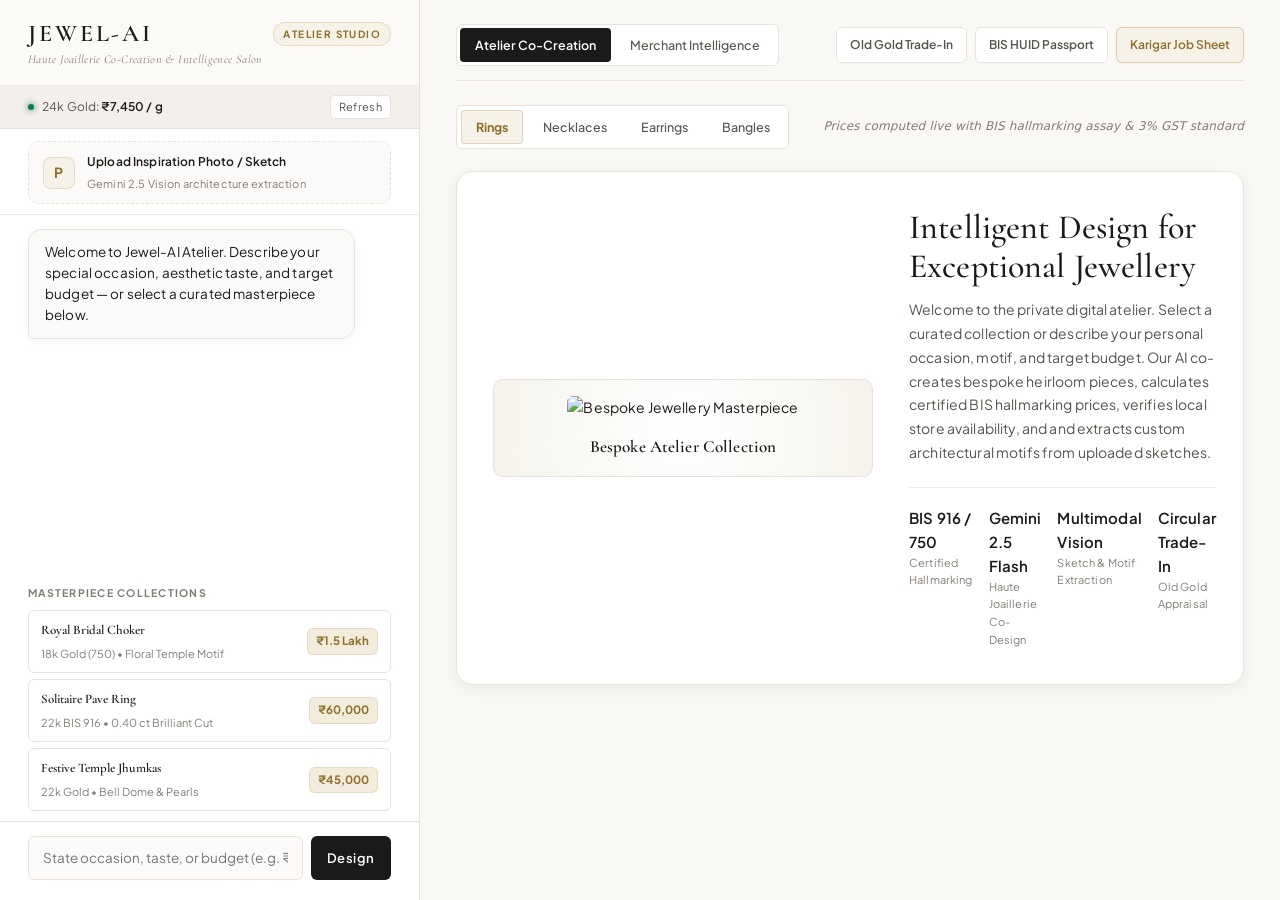
==== commit 44229f35: "feat: remove VTO, add off-topic domain guardrails, and document GCP deployment" ====
--- a/static/index.html
+++ b/static/index.html
@@ -1267,379 +1267,6 @@
   transform: scale(1) !important;
 }
 
-/* Virtual Try-On Studio: AI Neural Photoshoot & True-to-Scale Proportion Guide */
-.vto-stage-split {
-  display: grid;
-  grid-template-columns: 1fr 340px;
-  gap: 24px;
-}
-.vto-mode-tabs {
-  display: flex;
-  background: var(--bg-subtle);
-  border-radius: var(--radius-sm);
-  padding: 3px;
-  gap: 4px;
-  margin-bottom: 16px;
-  border: 1px solid var(--border-light);
-}
-.vto-mode-tab {
-  flex: 1;
-  padding: 9px 14px;
-  font-size: 12px;
-  font-weight: 600;
-  text-align: center;
-  border-radius: 4px;
-  border: none;
-  background: transparent;
-  color: var(--text-secondary);
-  cursor: pointer;
-  transition: all 0.2s ease;
-  letter-spacing: 0.02em;
-}
-.vto-mode-tab.active {
-  background: #FFFFFF;
-  color: var(--text-primary);
-  box-shadow: 0 1px 4px rgba(0,0,0,0.08);
-}
-
-/* Photorealistic Split Comparison Curtain Container */
-.vto-split-container {
-  position: relative;
-  width: 100%;
-  height: 520px;
-  border-radius: var(--radius-md);
-  overflow: hidden;
-  background: #1C1A18;
-  border: 1px solid var(--border-light);
-  user-select: none;
-  touch-action: none;
-  cursor: ew-resize;
-}
-.vto-split-layer-before,
-.vto-split-layer-after {
-  position: absolute;
-  inset: 0;
-  width: 100%;
-  height: 100%;
-  pointer-events: none;
-  overflow: hidden;
-}
-.vto-split-layer-before {
-  z-index: 1;
-}
-.vto-split-layer-after {
-  z-index: 2;
-  clip-path: polygon(var(--split-pos, 50%) 0, 100% 0, 100% 100%, var(--split-pos, 50%) 100%);
-  transition: none;
-}
-.vto-base-portrait {
-  position: absolute;
-  inset: 0;
-  width: 100%;
-  height: 100%;
-  object-fit: cover;
-  pointer-events: none;
-  display: block;
-}
-.vto-integrated-jewel-stage {
-  position: absolute;
-  inset: 0;
-  pointer-events: none;
-  display: flex;
-  align-items: center;
-  justify-content: center;
-  z-index: 3;
-}
-.vto-jewel-drape-wrapper {
-  position: absolute;
-  pointer-events: none;
-  transition: transform 0.2s cubic-bezier(0.2, 0.8, 0.2, 1);
-  filter: drop-shadow(0 14px 28px rgba(0,0,0,0.55)) drop-shadow(0 3px 6px rgba(0,0,0,0.38));
-}
-.vto-jewel-drape-wrapper svg {
-  width: 100%;
-  height: 100%;
-  filter: drop-shadow(0 2px 8px rgba(184, 144, 71, 0.35));
-}
-.vto-nudge-btn {
-  background: var(--bg-surface);
-  border: 1px solid var(--border-light);
-  border-radius: 4px;
-  padding: 3px 8px;
-  font-size: 11px;
-  cursor: pointer;
-  color: var(--text-primary);
-  transition: all 0.2s ease;
-}
-.vto-nudge-btn:hover {
-  border-color: var(--gold-primary);
-  background: #FCFAF7;
-}
-.vto-split-divider {
-  position: absolute;
-  top: 0;
-  bottom: 0;
-  left: var(--split-pos, 50%);
-  width: 2px;
-  background: linear-gradient(180deg, rgba(223, 202, 155, 0.4), var(--gold-primary), rgba(223, 202, 155, 0.4));
-  box-shadow: 0 0 10px rgba(0,0,0,0.5);
-  z-index: 10;
-  transform: translateX(-50%);
-  pointer-events: none;
-}
-.vto-split-handle-knob {
-  position: absolute;
-  top: 50%;
-  left: var(--split-pos, 50%);
-  transform: translate(-50%, -50%);
-  width: 40px;
-  height: 40px;
-  border-radius: 50%;
-  background: #1C1A18;
-  border: 2px solid var(--gold-primary);
-  box-shadow: 0 4px 16px rgba(0,0,0,0.45);
-  display: flex;
-  align-items: center;
-  justify-content: center;
-  color: var(--gold-light);
-  font-size: 13px;
-  font-weight: 700;
-  z-index: 12;
-  pointer-events: auto;
-  cursor: ew-resize;
-  transition: transform 0.15s ease, box-shadow 0.15s ease;
-}
-.vto-split-handle-knob:hover {
-  transform: translate(-50%, -50%) scale(1.08);
-  box-shadow: 0 6px 20px rgba(184, 144, 71, 0.4);
-}
-.vto-badge-before {
-  position: absolute;
-  top: 14px;
-  left: 14px;
-  background: rgba(28, 26, 24, 0.82);
-  backdrop-filter: blur(8px);
-  border: 1px solid rgba(255, 255, 255, 0.15);
-  color: #FFFFFF;
-  padding: 4px 10px;
-  border-radius: 4px;
-  font-size: 10.5px;
-  letter-spacing: 0.08em;
-  text-transform: uppercase;
-  font-weight: 600;
-  z-index: 5;
-  pointer-events: none;
-}
-.vto-badge-after {
-  position: absolute;
-  top: 14px;
-  right: 14px;
-  background: rgba(28, 26, 24, 0.82);
-  backdrop-filter: blur(8px);
-  border: 1px solid rgba(184, 144, 71, 0.45);
-  color: var(--gold-light);
-  padding: 4px 10px;
-  border-radius: 4px;
-  font-size: 10.5px;
-  letter-spacing: 0.08em;
-  text-transform: uppercase;
-  font-weight: 600;
-  z-index: 5;
-  pointer-events: none;
-}
-.vto-editorial-source-badge {
-  position: absolute;
-  bottom: 14px;
-  left: 14px;
-  background: rgba(28, 26, 24, 0.78);
-  backdrop-filter: blur(6px);
-  color: var(--gold-light);
-  padding: 4px 10px;
-  border-radius: 4px;
-  font-size: 11px;
-  z-index: 5;
-  border: 1px solid rgba(255, 255, 255, 0.1);
-  pointer-events: none;
-}
-.vto-photoshoot-loader {
-  position: absolute;
-  inset: 0;
-  background: rgba(28, 26, 24, 0.88);
-  backdrop-filter: blur(10px);
-  display: flex;
-  flex-direction: column;
-  align-items: center;
-  justify-content: center;
-  z-index: 25;
-  color: #FFFFFF;
-  padding: 24px;
-  text-align: center;
-  opacity: 0;
-  pointer-events: none;
-  transition: opacity 0.3s ease;
-}
-.vto-photoshoot-loader.active {
-  opacity: 1;
-  pointer-events: auto;
-}
-
-/* Perspective & Angle Chips */
-.vto-perspective-btn {
-  border: 1px solid var(--border-light);
-  background: var(--bg-card);
-  color: var(--text-secondary);
-  font-size: 11px;
-  padding: 5px 11px;
-  border-radius: var(--radius-sm);
-  cursor: pointer;
-  transition: all 0.2s ease;
-  font-family: inherit;
-  font-weight: 500;
-}
-.vto-perspective-btn:hover {
-  border-color: var(--gold-primary);
-  color: var(--gold-dark);
-}
-.vto-perspective-btn.active {
-  background: var(--gold-dark);
-  color: #FFFFFF;
-  border-color: var(--gold-dark);
-  font-weight: 600;
-}
-
-/* Metal Chips & Undertone Card */
-.vto-metal-chip {
-  background: var(--gold-soft);
-  border: 1px solid rgba(184, 144, 71, 0.35);
-  font-size: 10.5px;
-  padding: 3px 8px;
-  border-radius: 4px;
-  font-weight: 600;
-  color: var(--gold-dark);
-  cursor: pointer;
-  transition: all 0.15s ease;
-  display: inline-flex;
-  align-items: center;
-  gap: 3px;
-  font-family: inherit;
-}
-.vto-metal-chip:hover {
-  background: var(--gold-dark);
-  color: #FFFFFF;
-  border-color: var(--gold-dark);
-}
-.undertone-pill-card {
-  background: var(--bg-canvas);
-  border: 1px solid var(--border-light);
-  border-radius: var(--radius-sm);
-  padding: 14px;
-  margin-bottom: 14px;
-  font-size: 12.5px;
-}
-
-/* True-to-Scale Proportion Atelier */
-.vto-scale-subtabs {
-  display: flex;
-  gap: 6px;
-  border-bottom: 1px solid var(--border-light);
-  padding-bottom: 8px;
-  margin-bottom: 14px;
-}
-.vto-scale-subtab {
-  font-size: 11.5px;
-  font-weight: 600;
-  padding: 4px 10px;
-  border-radius: 4px;
-  border: 1px solid transparent;
-  background: transparent;
-  color: var(--text-muted);
-  cursor: pointer;
-  transition: all 0.15s ease;
-}
-.vto-scale-subtab:hover {
-  color: var(--text-primary);
-}
-.vto-scale-subtab.active {
-  background: var(--gold-soft);
-  color: var(--gold-dark);
-  border-color: rgba(184, 144, 71, 0.3);
-}
-
-.vto-scale-panel {
-  display: none;
-}
-.vto-scale-panel.active {
-  display: block;
-}
-
-.vto-neckline-canvas-box {
-  position: relative;
-  height: 380px;
-  background: #FAF8F5;
-  border-radius: var(--radius-sm);
-  border: 1px solid var(--border-light);
-  display: flex;
-  align-items: center;
-  justify-content: center;
-  overflow: hidden;
-}
-
-.vto-drape-btn {
-  padding: 6px 12px;
-  border-radius: 4px;
-  border: 1px solid var(--border-light);
-  background: var(--bg-surface);
-  font-size: 11px;
-  font-weight: 600;
-  cursor: pointer;
-  transition: all 0.15s ease;
-  display: flex;
-  flex-direction: column;
-  align-items: center;
-  gap: 2px;
-}
-.vto-drape-btn:hover {
-  border-color: var(--gold-primary);
-}
-.vto-drape-btn.active {
-  background: var(--gold-dark);
-  color: #FFFFFF;
-  border-color: var(--gold-dark);
-}
-.vto-drape-btn.active span {
-  color: rgba(255,255,255,0.8) !important;
-}
-
-.vto-carat-comparison-grid {
-  display: grid;
-  grid-template-columns: repeat(6, 1fr);
-  gap: 8px;
-  margin-bottom: 14px;
-}
-.vto-carat-card {
-  border: 1px solid var(--border-light);
-  background: var(--bg-surface);
-  border-radius: var(--radius-sm);
-  padding: 10px 6px;
-  text-align: center;
-  cursor: pointer;
-  transition: all 0.15s ease;
-}
-.vto-carat-card:hover {
-  border-color: var(--gold-primary);
-}
-.vto-carat-card.active {
-  border-color: var(--gold-primary);
-  background: var(--gold-soft);
-}
-.vto-carat-circle {
-  border-radius: 50%;
-  background: radial-gradient(circle, #FFFFFF 0%, #D8E2E8 60%, #9EB3C2 100%);
-  border: 1px solid #7D97A8;
-  margin: 0 auto 6px auto;
-  box-shadow: 0 2px 6px rgba(0,0,0,0.12);
-}
-
 /* Old Gold Exchange Table */
 .tradein-table {
   width: 100%;
@@ -1820,7 +1447,6 @@
   .gallery-cards-grid { grid-template-columns: 1fr; }
   .atelier-welcome-stage { grid-template-columns: 1fr; }
   .customizer-split-grid { grid-template-columns: 1fr; }
-  .vto-stage-split { grid-template-columns: 1fr; }
   .merchant-hero-stats { grid-template-columns: 1fr 1fr; }
   .festival-timeline-grid { grid-template-columns: 1fr 1fr; }
   .dead-stock-grid { grid-template-columns: 1fr; }
@@ -1919,7 +1545,6 @@
       <button class="mode-btn" id="tab-mode-merchant">Merchant Intelligence</button>
     </div>
     <div class="showroom-quick-links">
-      <button class="atelier-nav-link" id="btn-nav-vto">Virtual Try-On</button>
       <button class="atelier-nav-link" id="btn-nav-tradein">Old Gold Trade-In</button>
       <button class="atelier-nav-link" id="btn-nav-cert">BIS HUID Passport</button>
       <button class="atelier-nav-link accent" id="btn-top-jobcard">Karigar Job Sheet</button>
@@ -1943,404 +1568,7 @@
   <div id="dynamic-stage-view"></div>
 </main>
 
-<!-- Haute Joaillerie Virtual Try-On & True-to-Scale Proportion Atelier Modal -->
-<div class="modal-overlay" id="modal-vto-studio">
-  <div class="modal-card wide">
-    <div class="modal-header">
-      <div>
-        <h3>Haute Joaillerie Atelier Virtual Try-On & Proportion Studio</h3>
-        <p style="font-size:12px; color:var(--text-muted); margin-top:2px;">Photorealistic AI Neural Try-On & True-to-Scale Anatomical Sizing (Cartier & Tangiblee Calibrated)</p>
-      </div>
-      <button class="modal-close" onclick="$('#modal-vto-studio').classList.remove('open')">&times;</button>
-    </div>
-
-    <!-- Mode Selector Tabs inside Modal -->
-    <div class="vto-mode-tabs">
-      <button class="vto-mode-tab active" id="btn-vto-tab-ai" onclick="switchVTOMode('ai')">Photorealistic AI Neural Try-On (Interactive Before / After)</button>
-      <button class="vto-mode-tab" id="btn-vto-tab-scale" onclick="switchVTOMode('scale')">True-to-Scale Proportion & Sizing Atelier (Tangiblee Calibrated)</button>
-    </div>
-
-    <!-- Mode 1: Photorealistic AI Neural Try-On (Before/After Curtain Split & Editorial) -->
-    <div id="vto-view-ai" class="vto-stage-split">
-      <div>
-        <!-- Split Curtain Comparison Container -->
-        <div class="vto-split-container" id="vto-split-box">
-          <div class="vto-badge-before">Before • Natural Template</div>
-          <div class="vto-badge-after" id="vto-badge-after-title">After • Integrated Bespoke Piece</div>
-          <div class="vto-editorial-source-badge" id="vto-ai-source-badge">Template-Anchored Neural Integration • 8K Masterpiece</div>
-          
-          <div class="vto-photoshoot-loader" id="vto-ai-loader">
-            <div class="luxury-ring-spinner"></div>
-            <div style="font-family:var(--font-serif); font-size:18px; margin-bottom:6px;">Integrating Bespoke Piece onto Template...</div>
-            <div style="font-size:12px; opacity:0.85; max-width:320px;" id="vto-ai-loader-text">Preserving natural portrait features & harmonizing contact shadows, drape, and alloy luster...</div>
-          </div>
-
-          <!-- Base Image (Natural Portrait Template - Before) -->
-          <div class="vto-split-layer-before" id="vto-split-layer-before">
-            <img src="https://images.unsplash.com/photo-1534528741775-53994a69daeb?auto=format&fit=crop&w=800&q=80" alt="Natural Portrait Template" class="vto-base-portrait" id="vto-split-before-img">
-          </div>
-          
-          <!-- Top Clipped Image (Exact Same Template with Integrated Jewel - After) -->
-          <div class="vto-split-layer-after" id="vto-split-layer-after">
-            <img src="https://images.unsplash.com/photo-1534528741775-53994a69daeb?auto=format&fit=crop&w=800&q=80" alt="Integrated Template Portrait" class="vto-base-portrait" id="vto-split-after-base-img">
-            <div class="vto-integrated-jewel-stage" id="vto-integrated-jewel-stage">
-              <div class="vto-jewel-drape-wrapper" id="vto-jewel-drape-wrapper">
-                <div id="vto-integrated-jewel-graphic"></div>
-              </div>
-            </div>
-            <!-- Proxy img for backward compatibility with tests/selectors -->
-            <img src="https://images.unsplash.com/photo-1534528741775-53994a69daeb?auto=format&fit=crop&w=800&q=80" alt="Proxy Try-On Asset" id="vto-split-after-img" style="display:none;">
-          </div>
-
-          <!-- Draggable Gold Divider Line & Knob -->
-          <div class="vto-split-divider" id="vto-split-divider"></div>
-          <div class="vto-split-handle-knob" id="vto-split-handle" title="Drag left or right to compare before & after">&harr;</div>
-        </div>
-
-        <!-- Slider View Mode & Perspective Angle Selector -->
-        <div style="display:flex; justify-content:space-between; align-items:center; margin-top:10px; gap:8px; flex-wrap:wrap;">
-          <div style="display:flex; align-items:center; gap:6px;">
-            <label style="font-size:11px; font-weight:700; color:var(--text-muted); text-transform:uppercase;">View Mode:</label>
-            <button class="vto-perspective-btn active" id="btn-vto-view-split" onclick="setVTOViewMode('split')">Split Curtain (50%)</button>
-            <button class="vto-perspective-btn" id="btn-vto-view-after" onclick="setVTOViewMode('after')">Full Editorial (100%)</button>
-            <button class="vto-perspective-btn" id="btn-vto-view-before" onclick="setVTOViewMode('before')">Portrait Only</button>
-          </div>
-          <div style="display:flex; align-items:center; gap:6px;">
-            <label style="font-size:11px; font-weight:700; color:var(--text-muted); text-transform:uppercase;">Angle:</label>
-            <button class="vto-perspective-btn active" id="btn-vto-ang-frontal" onclick="setVTOPerspective('frontal')">Frontal Portrait</button>
-            <button class="vto-perspective-btn" id="btn-vto-ang-profile" onclick="setVTOPerspective('profile')">45° Profile Cascade</button>
-            <button class="vto-perspective-btn" id="btn-vto-ang-macro" onclick="setVTOPerspective('macro')">Macro Craftsmanship</button>
-          </div>
-        </div>
-
-        <!-- Persona & Lighting Selectors -->
-        <div style="display:flex; justify-content:space-between; align-items:center; margin-top:10px; gap:8px; flex-wrap:wrap;">
-          <div style="display:flex; align-items:center; gap:6px; flex-wrap:wrap;">
-            <label style="font-size:11px; font-weight:700; color:var(--text-muted); text-transform:uppercase;">Model Persona:</label>
-            <button class="atelier-nav-link active" id="vto-ai-model-olive" onclick="selectAIPersona('Warm Olive')">Warm Olive</button>
-            <button class="atelier-nav-link" id="vto-ai-model-fair" onclick="selectAIPersona('Radiant Fair')">Radiant Fair</button>
-            <button class="atelier-nav-link" id="vto-ai-model-bronze" onclick="selectAIPersona('Deep Bronze')">Deep Bronze</button>
-            <button class="atelier-nav-link" id="vto-ai-model-tan" onclick="selectAIPersona('Golden Tan')">Golden Tan</button>
-            <button class="atelier-nav-link accent" id="btn-vto-ai-upload" onclick="$('#vto-upload-input').click()">Upload Your Portrait</button>
-            <input type="file" id="vto-upload-input" accept="image/*" style="display:none;">
-          </div>
-        </div>
-
-        <!-- Anatomical Fit Calibrators for Template Integration -->
-        <div style="display:flex; justify-content:space-between; align-items:center; margin-top:10px; gap:8px; flex-wrap:wrap; background:rgba(184, 144, 71, 0.06); border:1px solid rgba(184, 144, 71, 0.22); border-radius:var(--radius-sm); padding:7px 12px;">
-          <div style="display:flex; align-items:center; gap:6px;">
-            <label style="font-size:10.5px; font-weight:700; color:var(--gold-dark); text-transform:uppercase;">Drape Position:</label>
-            <button class="vto-nudge-btn" id="btn-nudge-up" onclick="nudgeVTOJewelY(-10)" title="Nudge Up on Collarbone">&uarr; Higher</button>
-            <button class="vto-nudge-btn" id="btn-nudge-down" onclick="nudgeVTOJewelY(10)" title="Nudge Down">&darr; Lower</button>
-            <button class="vto-nudge-btn" id="btn-nudge-reset" onclick="resetVTOFit()" title="Reset to Anatomical Clavicle Center">Auto-Fit</button>
-          </div>
-          <div style="display:flex; align-items:center; gap:6px;">
-            <label style="font-size:10.5px; font-weight:700; color:var(--gold-dark); text-transform:uppercase;">Scale:</label>
-            <button class="vto-nudge-btn" onclick="scaleVTOJewel(0.92)" title="Petite / Choker Fit">Compact</button>
-            <button class="vto-nudge-btn active" onclick="scaleVTOJewel(1.0)" title="Calibrated 100%">100%</button>
-            <button class="vto-nudge-btn" onclick="scaleVTOJewel(1.08)" title="Grand / Statement Fit">Grand</button>
-          </div>
-        </div>
-
-        <div style="display:flex; justify-content:space-between; align-items:center; margin-top:10px; gap:8px; flex-wrap:wrap;">
-          <div style="display:flex; align-items:center; gap:8px;">
-            <label style="font-size:11px; font-weight:700; color:var(--text-muted); text-transform:uppercase;">Studio Lighting:</label>
-            <select class="atelier-select" id="vto-sel-lighting" style="padding:4px 8px; font-size:12px; width:auto;" onchange="generateAINeuralPhotoshoot()">
-              <option value="studio softbox">Atelier Softbox Studio</option>
-              <option value="golden hour warmth">Golden Hour Sunlight</option>
-              <option value="candlelight glow">Intimate Candlelight Warmth</option>
-              <option value="dramatic runway high-contrast">Dramatic High-Contrast Runway</option>
-            </select>
-          </div>
-          <button class="btn-gold-primary" id="btn-generate-ai-vto" style="padding:7px 16px; font-size:12px;">Regenerate AI Photoshoot</button>
-        </div>
-      </div>
-
-      <!-- Right Column: Undertone, Composition & Actions -->
-      <div>
-        <div class="undertone-pill-card">
-          <div style="font-weight:700; color:var(--gold-dark); margin-bottom:4px; font-size:13px;">GEMINI VISION COLORIMETRY</div>
-          <div id="vto-ai-undertone-status" style="font-size:12px; color:var(--text-secondary); margin-bottom:8px;">
-            Analyzing skin undertone and complementary metallic radiance...
-          </div>
-          <div id="vto-ai-metals-pills" style="display:flex; flex-wrap:wrap; gap:4px; margin-bottom:8px;"></div>
-          <div id="vto-ai-stylist-notes" style="font-size:11.5px; color:var(--text-muted); line-height:1.5;"></div>
-        </div>
-
-        <div style="background:var(--bg-canvas); border:1px solid var(--border-light); border-radius:var(--radius-sm); padding:14px; margin-bottom:14px;">
-          <div style="font-weight:700; font-size:11.5px; color:var(--text-muted); text-transform:uppercase; margin-bottom:8px;">Bespoke Piece Attributes</div>
-          <div style="display:grid; grid-template-columns:1fr 1fr; gap:8px; font-size:12px;" id="vto-spec-summary-grid"></div>
-        </div>
-
-        <div style="display:flex; flex-direction:column; gap:8px;">
-          <button class="btn-gold-primary" id="btn-download-ai-editorial" style="width:100%;">Download High-Res Editorial (BIS Authenticated)</button>
-          <button class="btn-outline-glass" style="width:100%;" onclick="switchVTOMode('scale')">View True-to-Scale Sizing & Drape &rarr;</button>
-        </div>
-      </div>
-    </div>
-
-    <!-- Mode 2: True-to-Scale Proportion & Sizing Atelier -->
-    <div id="vto-view-scale" class="vto-stage-split" style="display:none;">
-      <div>
-        <!-- Sub-tabs for Sizing Categories -->
-        <div class="vto-scale-subtabs">
-          <button class="vto-scale-subtab active" id="btn-scale-tab-drape" onclick="switchScaleCategory('drape')">Necklace Drape Caliper</button>
-          <button class="vto-scale-subtab" id="btn-scale-tab-carat" onclick="switchScaleCategory('carat')">Diamond Carat Scale (vs ₹10 Coin)</button>
-          <button class="vto-scale-subtab" id="btn-scale-tab-bangle" onclick="switchScaleCategory('bangle')">Indian Kada & Bangle Sizes</button>
-          <button class="vto-scale-subtab" id="btn-scale-tab-ring" onclick="switchScaleCategory('ring')">Ring Finger Fit Gauge</button>
-        </div>
-
-        <!-- Sub-panel 1: Necklace Drape Caliper -->
-        <div class="vto-scale-panel active" id="scale-panel-drape">
-          <div class="vto-neckline-canvas-box" id="scale-drape-stage">
-            <!-- Calibrated Anatomical Silhouette SVG -->
-            <svg viewBox="0 0 400 360" width="100%" height="100%" style="display:block;">
-              <defs>
-                <linearGradient id="skinGrad" x1="0" y1="0" x2="0" y2="1">
-                  <stop offset="0%" stop-color="#F2E6D8"/>
-                  <stop offset="100%" stop-color="#E5D3C0"/>
-                </linearGradient>
-                <linearGradient id="blouseGrad" x1="0" y1="0" x2="0" y2="1">
-                  <stop offset="0%" stop-color="#2D1B28"/>
-                  <stop offset="100%" stop-color="#1A0F17"/>
-                </linearGradient>
-                <filter id="goldGlow" x="-20%" y="-20%" width="140%" height="140%">
-                  <feDropShadow dx="0" dy="2" stdDeviation="3" flood-color="#B89047" flood-opacity="0.6"/>
-                </filter>
-              </defs>
-              <!-- Neck & Shoulders Silhouette -->
-              <path d="M 120 0 L 120 70 C 120 120, 80 140, 20 180 L 20 360 L 380 360 L 380 180 C 320 140, 280 120, 280 70 L 280 0 Z" fill="url(#skinGrad)" opacity="0.95"/>
-              <!-- Collarbone Indication Lines -->
-              <path d="M 140 135 Q 200 155 260 135" fill="none" stroke="#D1BEAA" stroke-width="2" stroke-linecap="round"/>
-              <circle cx="200" cy="148" r="3" fill="#C5B19C"/>
-
-              <!-- Dynamic Neckline Blouse Overlay -->
-              <path id="svg-blouse-cut" d="M 60 210 Q 200 280 340 210 L 380 360 L 20 360 Z" fill="url(#blouseGrad)" opacity="0.92"/>
-
-              <!-- Calibrated Drape Curves -->
-              <!-- 14" Collar -->
-              <path id="svg-drape-14" d="M 148 70 Q 200 100 252 70" fill="none" stroke="#B89047" stroke-width="4" stroke-linecap="round" filter="url(#goldGlow)" opacity="0.3"/>
-              <!-- 16" Choker -->
-              <path id="svg-drape-16" d="M 142 85 Q 200 130 258 85" fill="none" stroke="#B89047" stroke-width="4" stroke-linecap="round" filter="url(#goldGlow)" opacity="0.3"/>
-              <!-- 18" Princess (Default) -->
-              <path id="svg-drape-18" d="M 136 100 Q 200 170 264 100" fill="none" stroke="#B89047" stroke-width="6" stroke-linecap="round" filter="url(#goldGlow)" opacity="1.0"/>
-              <!-- 20" Matinee -->
-              <path id="svg-drape-20" d="M 130 115 Q 200 215 270 115" fill="none" stroke="#B89047" stroke-width="4" stroke-linecap="round" filter="url(#goldGlow)" opacity="0.3"/>
-              <!-- 24" Opera -->
-              <path id="svg-drape-24" d="M 124 130 Q 200 270 276 130" fill="none" stroke="#B89047" stroke-width="4" stroke-linecap="round" filter="url(#goldGlow)" opacity="0.3"/>
-
-              <!-- Pendant Medallion on Active Drape -->
-              <circle id="svg-drape-pendant" cx="200" cy="170" r="12" fill="#8F6E2E" stroke="#DFCA9B" stroke-width="3" filter="url(#goldGlow)"/>
-              <circle id="svg-drape-gem" cx="200" cy="170" r="4" fill="#FFFFFF"/>
-            </svg>
-          </div>
-
-          <!-- Drape Length Selectors -->
-          <div style="display:flex; justify-content:space-between; gap:6px; margin-top:10px;">
-            <button class="vto-drape-btn" data-len="14" onclick="selectDrapeLength(14)">
-              14" Collar <span style="font-size:10px; color:var(--text-muted); font-weight:400;">35 cm • High Neck</span>
-            </button>
-            <button class="vto-drape-btn" data-len="16" onclick="selectDrapeLength(16)">
-              16" Choker <span style="font-size:10px; color:var(--text-muted); font-weight:400;">40 cm • Throat Hollow</span>
-            </button>
-            <button class="vto-drape-btn active" data-len="18" onclick="selectDrapeLength(18)">
-              18" Princess <span style="font-size:10px; color:var(--text-muted); font-weight:400;">45 cm • Collarbone</span>
-            </button>
-            <button class="vto-drape-btn" data-len="20" onclick="selectDrapeLength(20)">
-              20" Matinee <span style="font-size:10px; color:var(--text-muted); font-weight:400;">50 cm • Plunging</span>
-            </button>
-            <button class="vto-drape-btn" data-len="24" onclick="selectDrapeLength(24)">
-              24" Opera <span style="font-size:10px; color:var(--text-muted); font-weight:400;">60 cm • Saree Haar</span>
-            </button>
-          </div>
-        </div>
-
-        <!-- Sub-panel 2: Diamond Carat Scale -->
-        <div class="vto-scale-panel" id="scale-panel-carat">
-          <div class="vto-carat-comparison-grid">
-            <div class="vto-carat-card" data-carat="0.20" onclick="selectCaratScale(0.20, 3.8)">
-              <div class="vto-carat-circle" style="width:16px; height:16px;"></div>
-              <div style="font-size:11px; font-weight:700;">0.20 ct</div>
-              <div style="font-size:10px; color:var(--text-muted);">3.8 mm</div>
-            </div>
-            <div class="vto-carat-card" data-carat="0.50" onclick="selectCaratScale(0.50, 5.1)">
-              <div class="vto-carat-circle" style="width:22px; height:22px;"></div>
-              <div style="font-size:11px; font-weight:700;">0.50 ct</div>
-              <div style="font-size:10px; color:var(--text-muted);">5.1 mm</div>
-            </div>
-            <div class="vto-carat-card active" data-carat="1.00" onclick="selectCaratScale(1.00, 6.5)">
-              <div class="vto-carat-circle" style="width:28px; height:28px;"></div>
-              <div style="font-size:11px; font-weight:700;">1.00 ct</div>
-              <div style="font-size:10px; color:var(--text-muted);">6.5 mm</div>
-            </div>
-            <div class="vto-carat-card" data-carat="1.50" onclick="selectCaratScale(1.50, 7.4)">
-              <div class="vto-carat-circle" style="width:32px; height:32px;"></div>
-              <div style="font-size:11px; font-weight:700;">1.50 ct</div>
-              <div style="font-size:10px; color:var(--text-muted);">7.4 mm</div>
-            </div>
-            <div class="vto-carat-card" data-carat="2.00" onclick="selectCaratScale(2.00, 8.2)">
-              <div class="vto-carat-circle" style="width:36px; height:36px;"></div>
-              <div style="font-size:11px; font-weight:700;">2.00 ct</div>
-              <div style="font-size:10px; color:var(--text-muted);">8.2 mm</div>
-            </div>
-            <div class="vto-carat-card" data-carat="2.50" onclick="selectCaratScale(2.50, 8.8)">
-              <div class="vto-carat-circle" style="width:40px; height:40px;"></div>
-              <div style="font-size:11px; font-weight:700;">2.50 ct</div>
-              <div style="font-size:10px; color:var(--text-muted);">8.8 mm</div>
-            </div>
-          </div>
-
-          <!-- True-to-scale visual comparison box -->
-          <div style="background:#FAF8F5; border:1px solid var(--border-light); border-radius:var(--radius-sm); padding:24px; display:flex; align-items:center; justify-content:space-around;">
-            <div style="text-align:center;">
-              <div style="width:116px; height:116px; border-radius:50%; background:linear-gradient(135deg, #DFCA9B 0%, #B89047 50%, #8F6E2E 100%); display:flex; align-items:center; justify-content:center; color:#FFFFFF; font-weight:700; font-size:13px; box-shadow:0 4px 14px rgba(0,0,0,0.15); margin:0 auto 8px auto; border:3px solid #F3ECDC;">
-                ₹10 COIN<br><span style="font-size:10px; font-weight:400;">27.0 mm</span>
-              </div>
-              <span style="font-size:11px; color:var(--text-muted);">Physical Reference</span>
-            </div>
-
-            <div style="text-align:center;">
-              <div id="carat-scale-visual-circle" style="width:28px; height:28px; border-radius:50%; background:radial-gradient(circle, #FFFFFF 0%, #E0EFF7 60%, #7FAAC2 100%); border:1px solid #5A8CA7; box-shadow:0 0 16px rgba(184, 144, 71, 0.4); margin:44px auto 8px auto;"></div>
-              <div style="font-weight:700; font-size:13px; color:var(--text-primary);" id="carat-scale-readout">1.00 Carat Brilliant</div>
-              <span style="font-size:11px; color:var(--text-muted);" id="carat-scale-mm-readout">6.5 mm Face Spread (~41% of finger width)</span>
-            </div>
-
-            <div style="text-align:center;">
-              <div style="width:70px; height:116px; background:linear-gradient(180deg, #F3E5D6 0%, #E8D4C2 100%); border-radius:35px 35px 0 0; border:1px solid #D5BEA8; display:flex; align-items:center; justify-content:center; margin:0 auto 8px auto;">
-                <div style="font-size:10px; color:var(--text-secondary); writing-mode:vertical-rl; transform:rotate(180deg);">16.0 mm Ring Finger</div>
-              </div>
-              <span style="font-size:11px; color:var(--text-muted);">Standard Indian Finger</span>
-            </div>
-          </div>
-        </div>
-
-        <!-- Sub-panel 3: Indian Kada & Bangle Sizes -->
-        <div class="vto-scale-panel" id="scale-panel-bangle">
-          <table class="tradein-table" style="margin-bottom:12px;">
-            <thead>
-              <tr>
-                <th>Indian Size</th>
-                <th>Inner Diameter</th>
-                <th>Circumference</th>
-                <th>Standard Fit</th>
-                <th>Action</th>
-              </tr>
-            </thead>
-            <tbody>
-              <tr>
-                <td><b>2-2</b></td>
-                <td>54.0 mm (2.125")</td>
-                <td>169.6 mm (6.67")</td>
-                <td>Petite / Sleek wrist</td>
-                <td><button class="atelier-nav-link" onclick="applyBangleSize('2-2', 54.0)">Select</button></td>
-              </tr>
-              <tr>
-                <td><b>2-4</b></td>
-                <td>57.2 mm (2.250")</td>
-                <td>179.6 mm (7.07")</td>
-                <td>Small / Slender wrist</td>
-                <td><button class="atelier-nav-link" onclick="applyBangleSize('2-4', 57.2)">Select</button></td>
-              </tr>
-              <tr style="background:var(--gold-soft);">
-                <td><b>2-6</b> <span style="font-size:10px; color:var(--gold-dark); font-weight:700;">★ MOST POPULAR</span></td>
-                <td>60.3 mm (2.375")</td>
-                <td>189.5 mm (7.46")</td>
-                <td>Standard Indian Bridal Size</td>
-                <td><button class="atelier-nav-link active" onclick="applyBangleSize('2-6', 60.3)">Selected</button></td>
-              </tr>
-              <tr>
-                <td><b>2-8</b></td>
-                <td>63.5 mm (2.500")</td>
-                <td>199.5 mm (7.85")</td>
-                <td>Comfort / Broader wrist</td>
-                <td><button class="atelier-nav-link" onclick="applyBangleSize('2-8', 63.5)">Select</button></td>
-              </tr>
-              <tr>
-                <td><b>2-10</b></td>
-                <td>66.7 mm (2.625")</td>
-                <td>209.5 mm (8.25")</td>
-                <td>Relaxed Kada Fit</td>
-                <td><button class="atelier-nav-link" onclick="applyBangleSize('2-10', 66.7)">Select</button></td>
-              </tr>
-            </tbody>
-          </table>
-          <div style="font-size:11.5px; color:var(--text-muted); line-height:1.5;">
-            <b>Karigar Sizing Tip:</b> Measure the widest knuckle part of your hand (thumb tucked inwards) with a soft ribbon to ensure effortless glide over the hand.
-          </div>
-        </div>
-
-        <!-- Sub-panel 4: Ring Finger Fit Gauge -->
-        <div class="vto-scale-panel" id="scale-panel-ring">
-          <div style="display:grid; grid-template-columns:repeat(5, 1fr); gap:8px; margin-bottom:14px;">
-            <div class="vto-carat-card" onclick="selectRingSize(10, 15.9)">
-              <div style="font-size:11px; font-weight:700;">Size 10</div>
-              <div style="font-size:10px; color:var(--text-muted);">15.9 mm • US 5.25</div>
-            </div>
-            <div class="vto-carat-card" onclick="selectRingSize(12, 16.5)">
-              <div style="font-size:11px; font-weight:700;">Size 12</div>
-              <div style="font-size:10px; color:var(--text-muted);">16.5 mm • US 6.00</div>
-            </div>
-            <div class="vto-carat-card active" onclick="selectRingSize(14, 17.2)">
-              <div style="font-size:11px; font-weight:700;">Size 14 ★</div>
-              <div style="font-size:10px; color:var(--text-muted);">17.2 mm • US 6.75</div>
-            </div>
-            <div class="vto-carat-card" onclick="selectRingSize(16, 17.8)">
-              <div style="font-size:11px; font-weight:700;">Size 16</div>
-              <div style="font-size:10px; color:var(--text-muted);">17.8 mm • US 7.50</div>
-            </div>
-            <div class="vto-carat-card" onclick="selectRingSize(18, 18.5)">
-              <div style="font-size:11px; font-weight:700;">Size 18</div>
-              <div style="font-size:10px; color:var(--text-muted);">18.5 mm • US 8.25</div>
-            </div>
-          </div>
-          <div style="background:var(--bg-canvas); border:1px solid var(--border-light); border-radius:var(--radius-sm); padding:14px;">
-            <div style="font-weight:700; font-size:12px; color:var(--text-primary); margin-bottom:4px;" id="ring-fit-status">
-              Selected: Indian Size 14 (17.2 mm Inner Diameter)
-            </div>
-            <div style="font-size:11.5px; color:var(--text-muted);" id="ring-fit-tip">
-              Most requested women's ring size for Indian engagement bands. Includes complimentary 1-time resize warranty by the atelier within 90 days.
-            </div>
-          </div>
-        </div>
-      </div>
-
-      <!-- Right Column: Drape & Neckline Compatibility Matrix -->
-      <div>
-        <div class="undertone-pill-card">
-          <div style="font-weight:700; color:var(--gold-dark); margin-bottom:4px; font-size:13px;">NECKLINE COMPATIBILITY MATRIX</div>
-          <div style="font-size:12px; color:var(--text-secondary); margin-bottom:10px;" id="scale-drape-compat-title">
-            18" Princess Drape Harmony
-          </div>
-          <div style="display:flex; flex-direction:column; gap:6px; font-size:11.5px;" id="scale-drape-compat-list">
-            <div style="display:flex; justify-content:space-between; padding:4px 0; border-bottom:1px solid var(--border-subtle);">
-              <span>Sweetheart Blouse:</span> <b style="color:var(--emerald);">Flawless Alignment &check;</b>
-            </div>
-            <div style="display:flex; justify-content:space-between; padding:4px 0; border-bottom:1px solid var(--border-subtle);">
-              <span>Deep V Neck:</span> <b style="color:var(--emerald);">Ideal Center Cascade &check;</b>
-            </div>
-            <div style="display:flex; justify-content:space-between; padding:4px 0; border-bottom:1px solid var(--border-subtle);">
-              <span>Round / Scoop Neck:</span> <b style="color:var(--text-secondary);">Rests Along Hemline</b>
-            </div>
-            <div style="display:flex; justify-content:space-between; padding:4px 0;">
-              <span>High Collar / Bandhgala:</span> <b style="color:var(--ruby);">Recommend 24" Opera Instead</b>
-            </div>
-          </div>
-        </div>
-
-        <div style="background:var(--bg-canvas); border:1px solid var(--border-light); border-radius:var(--radius-sm); padding:14px; margin-bottom:14px;">
-          <div style="font-weight:700; font-size:11.5px; color:var(--text-muted); text-transform:uppercase; margin-bottom:8px;">Scale Calibration Standard</div>
-          <div style="font-size:11.5px; color:var(--text-secondary); line-height:1.5;">
-            Calibrated to ISO 8653 & Bureau of Indian Standards (BIS) Hallmarked proportions. Every bespoke piece is hand-cast by master karigars to within &plusmn;0.1 mm precision.
-          </div>
-        </div>
-
-        <button class="btn-gold-primary" style="width:100%;" onclick="applyScaleToSpec()">
-          Apply Selected Dimensions to Spec
-        </button>
-      </div>
-    </div>
-  </div>
-</div>
+
 
 <!-- Old Gold Circular Trade-In Modal -->
 <div class="modal-overlay" id="modal-tradein">
@@ -2538,10 +1766,6 @@
   currentMode: 'atelier', // 'atelier' | 'merchant'
   tradeInCredit: 0,
   tradeInVoucher: null,
-  vtoScale: 1.0,
-  vtoPosY: 0,
-  vtoPosX: 0,
-  vtoRot: 0,
   uid: 0
 };
 
@@ -2663,19 +1887,19 @@
       </div>
       <div class="welcome-narrative">
         <h2>Intelligent Design for Exceptional Jewellery</h2>
-        <p>Welcome to the private digital atelier. Select a curated collection or describe your personal occasion, motif, and target budget. Our AI co-creates bespoke heirloom pieces, calculates certified BIS hallmarking prices, verifies local store availability, and offers live 3D CAD and virtual try-ons.</p>
+        <p>Welcome to the private digital atelier. Select a curated collection or describe your personal occasion, motif, and target budget. Our AI co-creates bespoke heirloom pieces, calculates certified BIS hallmarking prices, verifies local store availability, and and extracts custom architectural motifs from uploaded sketches.</p>
         <div class="welcome-metrics-strip">
           <div class="metric-pill">
             <b>BIS 916 / 750</b>
             <span>Certified Hallmarking</span>
           </div>
           <div class="metric-pill">
-            <b>Three.js WebGL</b>
-            <span>360° CAD Viewport</span>
+            <b>Gemini 2.5 Flash</b>
+            <span>Haute Joaillerie Co-Design</span>
           </div>
           <div class="metric-pill">
-            <b>Gemini 2.5</b>
-            <span>Multimodal Vision & VTO</span>
+            <b>Multimodal Vision</b>
+            <span>Sketch & Motif Extraction</span>
           </div>
           <div class="metric-pill">
             <b>Circular Trade-In</b>
@@ -2905,7 +2129,6 @@
         &larr; Back to 3 Variations
       </button>
       <div style="display:flex; gap:8px;">
-        <button class="atelier-nav-link" id="btn-cust-open-vto">Virtual Try-On</button>
         <button class="atelier-nav-link" id="btn-cust-open-cert">BIS Certificate</button>
       </div>
     </div>
@@ -3132,7 +2355,6 @@
     $('#cust-caption-note').textContent = "Procedural CAD Technical Model • Live Hallmarking Preview";
   };
 
-  $('#btn-cust-open-vto').onclick = () => openVTOStudio(State.cur);
   $('#btn-cust-open-cert').onclick = () => openCertModal(State.cur);
   $('#btn-cust-tradein').onclick = () => openTradeInModal();
 
@@ -3483,644 +2705,6 @@
     toast("Order error: " + e.message);
   }
 }
-
-// ── VIRTUAL TRY-ON (VTO): AI NEURAL PHOTOSHOOT & PROPORTION ATELIER ──
-State.vtoMode = 'ai'; // 'ai' or 'scale'
-State.vtoSkinTone = 'Warm Olive';
-State.vtoPerspective = 'frontal'; // 'frontal', 'profile', 'macro'
-State.vtoSplitPos = 50; // percentage
-State.vtoAiGenerated = false;
-State.vtoScaleCategory = 'drape';
-State.vtoDrapeLength = 18;
-State.vtoCaratValue = 1.0;
-State.vtoCaratMm = 6.5;
-State.vtoBangleSize = '2-6';
-State.vtoBangleMm = 60.3;
-State.vtoRingSize = 14;
-State.vtoRingMm = 17.2;
-
-const VTO_MODEL_PORTRAITS = {
-  'Warm Olive': 'https://images.unsplash.com/photo-1534528741775-53994a69daeb?auto=format&fit=crop&w=800&q=80',
-  'Radiant Fair': 'https://images.unsplash.com/photo-1544005313-94ddf0286df2?auto=format&fit=crop&w=800&q=80',
-  'Deep Bronze': 'https://images.unsplash.com/photo-1531746020798-e6953c6e8e04?auto=format&fit=crop&w=800&q=80',
-  'Golden Tan': 'https://images.unsplash.com/photo-1507003211169-0a1dd7228f2d?auto=format&fit=crop&w=800&q=80'
-};
-
-function getCurrentVTOTemplate() {
-  if (State.vtoUploadedPortraitBase64) {
-    return `data:${State.vtoUploadedPortraitMime || 'image/jpeg'};base64,${State.vtoUploadedPortraitBase64}`;
-  }
-  return VTO_MODEL_PORTRAITS[State.vtoSkinTone] || VTO_MODEL_PORTRAITS['Warm Olive'];
-}
-
-function syncVTOTemplateImages() {
-  const tpl = getCurrentVTOTemplate();
-  const beforeImg = $('#vto-split-before-img');
-  const afterBaseImg = $('#vto-split-after-base-img');
-  const proxyImg = $('#vto-split-after-img');
-  if (beforeImg) beforeImg.src = tpl;
-  if (afterBaseImg) afterBaseImg.src = tpl;
-  if (proxyImg) proxyImg.src = tpl;
-  renderIntegratedVTOJewel();
-}
-
-function renderIntegratedVTOJewel() {
-  const sp = State.vtoSpec || State.cur || State.spec || defaultSpec('necklace');
-  const cat = sp.category || 'necklace';
-  const wrapper = $('#vto-jewel-drape-wrapper');
-  const target = $('#vto-integrated-jewel-graphic');
-  if (!wrapper || !target) return;
-
-  const nudgeY = State.vtoNudgeY || 0;
-  const scale = State.vtoScale || 1.0;
-
-  if (cat === 'necklace') {
-    wrapper.style.top = `calc(56% + ${nudgeY}px)`;
-    wrapper.style.left = '50%';
-    wrapper.style.transform = `translate(-50%, -50%) scale(${scale})`;
-    wrapper.style.width = '310px';
-    wrapper.style.height = '310px';
-  } else if (cat === 'earrings') {
-    wrapper.style.top = `calc(47% + ${nudgeY}px)`;
-    wrapper.style.left = '50%';
-    wrapper.style.transform = `translate(-50%, -50%) scale(${scale})`;
-    wrapper.style.width = '330px';
-    wrapper.style.height = '210px';
-  } else if (cat === 'ring') {
-    wrapper.style.top = `calc(73% + ${nudgeY}px)`;
-    wrapper.style.left = '50%';
-    wrapper.style.transform = `translate(-50%, -50%) scale(${scale})`;
-    wrapper.style.width = '170px';
-    wrapper.style.height = '170px';
-  } else if (cat === 'bangle') {
-    wrapper.style.top = `calc(68% + ${nudgeY}px)`;
-    wrapper.style.left = '50%';
-    wrapper.style.transform = `translate(-50%, -50%) scale(${scale})`;
-    wrapper.style.width = '210px';
-    wrapper.style.height = '210px';
-  }
-
-  target.innerHTML = renderJewellerySVG(sp);
-}
-
-function nudgeVTOJewelY(delta) {
-  State.vtoNudgeY = (State.vtoNudgeY || 0) + delta;
-  renderIntegratedVTOJewel();
-  toast(delta < 0 ? 'Nudged drape higher' : 'Nudged drape lower');
-}
-
-function scaleVTOJewel(s) {
-  State.vtoScale = s;
-  renderIntegratedVTOJewel();
-  toast(`Drape scale: ${Math.round(s * 100)}%`);
-}
-
-function resetVTOFit() {
-  State.vtoNudgeY = 0;
-  State.vtoScale = 1.0;
-  renderIntegratedVTOJewel();
-  toast('Reset to anatomical clavicle center');
-}
-
-function openVTOStudio(spec) {
-  if (!spec) spec = State.cur || State.spec || defaultSpec('necklace');
-  State.vtoSpec = JSON.parse(JSON.stringify(spec));
-  if (!State.vtoSpec.category || State.vtoSpec.category === 'ring') {
-    State.vtoSpec.category = 'necklace';
-  }
-  $('#modal-vto-studio').classList.add('open');
-  State.vtoAiGenerated = false;
-  State.vtoNudgeY = 0;
-  State.vtoScale = 1.0;
-
-  // Set initial portrait image on both before and after layers
-  syncVTOTemplateImages();
-
-  setVTOViewMode('split');
-  updateVTOSpecSummary();
-  switchVTOMode('ai');
-  initVTOSplitSlider();
-  runUndertoneAnalysis("warm");
-}
-
-function updateVTOSpecSummary() {
-  const sp = State.vtoSpec || State.cur || State.spec || defaultSpec('necklace');
-  const metalName = (METALS[sp.metal] || METALS.gold_22k)[2];
-  const stoneName = (sp.stone && STONES[sp.stone.type]) ? STONES[sp.stone.type] : 'Solid Gold';
-  const grid = $('#vto-spec-summary-grid');
-  if (grid) {
-    grid.innerHTML = `
-      <div><span style="color:var(--text-muted)">Silhouette:</span> <b style="text-transform:capitalize;">${esc(sp.category)}</b></div>
-      <div><span style="color:var(--text-muted)">Alloy:</span> <b>${esc(metalName)}</b></div>
-      <div><span style="color:var(--text-muted)">Style:</span> <b>${esc(sp.style || 'Artisan Haute Joaillerie')}</b></div>
-      <div><span style="color:var(--text-muted)">Stone:</span> <b>${esc(stoneName)}</b></div>
-    `;
-  }
-}
-
-function switchVTOMode(mode) {
-  State.vtoMode = mode;
-  const isAi = mode === 'ai';
-  $('#btn-vto-tab-ai').classList.toggle('active', isAi);
-  $('#btn-vto-tab-scale').classList.toggle('active', !isAi);
-  $('#vto-view-ai').style.display = isAi ? 'grid' : 'none';
-  $('#vto-view-scale').style.display = !isAi ? 'grid' : 'none';
-
-  if (isAi) {
-    if (!State.vtoAiGenerated) {
-      generateAINeuralPhotoshoot();
-    }
-  } else {
-    // If opening scale mode, sync category tab with current piece
-    const cat = State.vtoSpec.category || 'necklace';
-    if (cat === 'necklace') switchScaleCategory('drape');
-    else if (cat === 'ring') switchScaleCategory('ring');
-    else if (cat === 'bangle') switchScaleCategory('bangle');
-    else switchScaleCategory('carat');
-  }
-}
-
-/* Before / After Split Slider Interactive Drag */
-function setVTOSplitPercent(pct) {
-  const clamped = Math.max(0, Math.min(100, pct));
-  State.vtoSplitPos = clamped;
-  const box = $('#vto-split-box');
-  if (box) {
-    box.style.setProperty('--split-pos', `${clamped}%`);
-  }
-}
-
-function setVTOViewMode(mode) {
-  $$('#btn-vto-view-split, #btn-vto-view-after, #btn-vto-view-before').forEach(b => b.classList.remove('active'));
-  if (mode === 'split') {
-    $('#btn-vto-view-split')?.classList.add('active');
-    setVTOSplitPercent(50);
-  } else if (mode === 'after') {
-    $('#btn-vto-view-after')?.classList.add('active');
-    setVTOSplitPercent(0); // 0% reveal leaves 100% After visible
-  } else if (mode === 'before') {
-    $('#btn-vto-view-before')?.classList.add('active');
-    setVTOSplitPercent(100); // 100% leaves 100% Before visible
-  }
-}
-
-let isDraggingVTOSplit = false;
-function initVTOSplitSlider() {
-  const box = $('#vto-split-box');
-  if (!box || box._splitInitialized) return;
-  box._splitInitialized = true;
-
-  const updateFromPointer = (e) => {
-    const rect = box.getBoundingClientRect();
-    const clientX = e.touches ? e.touches[0].clientX : e.clientX;
-    const x = clientX - rect.left;
-    const pct = (x / rect.width) * 100;
-    setVTOSplitPercent(pct);
-  };
-
-  const startDrag = (e) => {
-    isDraggingVTOSplit = true;
-    updateFromPointer(e);
-  };
-  const onDrag = (e) => {
-    if (!isDraggingVTOSplit) return;
-    updateFromPointer(e);
-  };
-  const stopDrag = () => {
-    isDraggingVTOSplit = false;
-  };
-
-  box.addEventListener('mousedown', startDrag);
-  window.addEventListener('mousemove', onDrag);
-  window.addEventListener('mouseup', stopDrag);
-
-  box.addEventListener('touchstart', startDrag, { passive: true });
-  window.addEventListener('touchmove', onDrag, { passive: true });
-  window.addEventListener('touchend', stopDrag);
-}
-
-function setVTOPerspective(angle) {
-  State.vtoPerspective = angle;
-  $$('#btn-vto-ang-frontal, #btn-vto-ang-profile, #btn-vto-ang-macro').forEach(b => b.classList.remove('active'));
-  if (angle === 'frontal') $('#btn-vto-ang-frontal')?.classList.add('active');
-  if (angle === 'profile') $('#btn-vto-ang-profile')?.classList.add('active');
-  if (angle === 'macro') $('#btn-vto-ang-macro')?.classList.add('active');
-
-  generateAINeuralPhotoshoot();
-}
-
-async function generateAINeuralPhotoshoot() {
-  const loader = $('#vto-ai-loader');
-  const loaderText = $('#vto-ai-loader-text');
-  const lighting = $('#vto-sel-lighting') ? $('#vto-sel-lighting').value : 'studio softbox';
-  const tone = State.vtoSkinTone || 'warm olive';
-  const perspective = State.vtoPerspective || 'frontal';
-  const cat = (State.vtoSpec && State.vtoSpec.category) || 'necklace';
-
-  if (loader) {
-    loader.classList.add('active');
-    if (loaderText) {
-      loaderText.textContent = State.vtoUploadedPortraitBase64
-        ? `Integrating bespoke ${cat} seamlessly onto your template portrait (${lighting})...`
-        : `Integrating bespoke ${cat} onto ${tone} template with ${lighting} & ${perspective}...`;
-    }
-  }
-
-  // Ensure both Before and After layers are locked to the exact same base template portrait
-  syncVTOTemplateImages();
-
-  try {
-    const res = await api('/api/vto/ai-portrait', {
-      spec: State.vtoSpec,
-      skin_tone: tone,
-      lighting: lighting,
-      user_image_base64: State.vtoUploadedPortraitBase64 || null,
-      user_image_mime: State.vtoUploadedPortraitMime || 'image/jpeg',
-      perspective: perspective
-    });
-    
-    const proxyImg = $('#vto-split-after-img');
-    if (proxyImg) proxyImg.src = res.image || getCurrentVTOTemplate();
-
-    const badge = $('#vto-ai-source-badge');
-    if (badge) {
-      badge.textContent = State.vtoUploadedPortraitBase64
-        ? 'Template-Anchored Neural Integration (Uploaded Photo) • 8K Masterpiece'
-        : `Template-Anchored Neural Integration (${tone}) • 8K Masterpiece`;
-    }
-    State.vtoAiGenerated = true;
-    toast(`Bespoke ${cat} integrated onto template portrait (${perspective})`);
-  } catch (err) {
-    console.warn('VTO photoshoot error:', err);
-    State.vtoAiGenerated = true;
-    const badge = $('#vto-ai-source-badge');
-    if (badge) badge.textContent = 'Template-Anchored Atelier Integration';
-    toast(`Integrated bespoke ${cat} onto template`);
-  } finally {
-    renderIntegratedVTOJewel();
-    if (loader) loader.classList.remove('active');
-  }
-}
-
-function selectAIPersona(tone) {
-  State.vtoSkinTone = tone;
-  State.vtoUploadedPortraitBase64 = null;
-  $$('#vto-ai-model-olive, #vto-ai-model-fair, #vto-ai-model-bronze, #vto-ai-model-tan, #btn-vto-ai-upload').forEach(b => b.classList.remove('active'));
-  if (tone === 'Warm Olive') $('#vto-ai-model-olive')?.classList.add('active');
-  if (tone === 'Radiant Fair') $('#vto-ai-model-fair')?.classList.add('active');
-  if (tone === 'Deep Bronze') $('#vto-ai-model-bronze')?.classList.add('active');
-  if (tone === 'Golden Tan') $('#vto-ai-model-tan')?.classList.add('active');
-
-  syncVTOTemplateImages();
-
-  const uTone = tone.toLowerCase().includes('cool') || tone.toLowerCase().includes('fair')
-    ? 'cool'
-    : (tone.toLowerCase().includes('bronze') ? 'warm' : 'warm');
-  runUndertoneAnalysis(uTone);
-  generateAINeuralPhotoshoot();
-}
-
-function anyCoolTone(t) {
-  const s = String(t).toLowerCase();
-  return s.includes('cool') || s.includes('fair') || s.includes('porcelain');
-}
-
-$('#btn-generate-ai-vto').onclick = () => generateAINeuralPhotoshoot();
-
-// File Upload Handler for VTO Portrait: Locks uploaded image as the template
-$('#vto-upload-input').onchange = (e) => {
-  const file = e.target.files && e.target.files[0];
-  if (!file) return;
-  const reader = new FileReader();
-  reader.onload = async (ev) => {
-    const dataUrl = ev.target.result;
-    const b64 = dataUrl.includes(',') ? dataUrl.split(',')[1] : dataUrl;
-    const mime = file.type || 'image/jpeg';
-    State.vtoUploadedPortraitBase64 = b64;
-    State.vtoUploadedPortraitMime = mime;
-    State.vtoSkinTone = "Custom Uploaded Portrait";
-
-    $$('#vto-ai-model-olive, #vto-ai-model-fair, #vto-ai-model-bronze, #vto-ai-model-tan').forEach(b => b.classList.remove('active'));
-    $('#btn-vto-ai-upload')?.classList.add('active');
-
-    // Immediately anchor both Before and After layers to this uploaded template image
-    syncVTOTemplateImages();
-
-    toast('Portrait uploaded as base template. Analyzing skin colorimetry with Gemini...');
-    await runUndertoneAnalysisForImage(b64, mime);
-
-    generateAINeuralPhotoshoot();
-  };
-  reader.readAsDataURL(file);
-};
-
-// High-Res Editorial Download with BIS Authenticity Hallmark
-$('#btn-download-ai-editorial').onclick = () => {
-  const currentTemplate = getCurrentVTOTemplate();
-  const canvas = document.createElement('canvas');
-  const width = 1000;
-  const height = 1250;
-  canvas.width = width;
-  canvas.height = height;
-  const ctx = canvas.getContext('2d');
-
-  const baseImg = new Image();
-  baseImg.crossOrigin = 'anonymous';
-  baseImg.onload = () => {
-    // 1. Draw base template portrait
-    ctx.drawImage(baseImg, 0, 0, width, height - 160);
-
-    // 2. Draw integrated bespoke jewel with contact shadow
-    const sp = State.vtoSpec || State.cur || State.spec || defaultSpec('necklace');
-    const svgStr = renderJewellerySVG(sp);
-    const svgBlob = new Blob([svgStr], { type: 'image/svg+xml;charset=utf-8' });
-    const URL = window.URL || window.webkitURL || window;
-    const blobURL = URL.createObjectURL(svgBlob);
-    const jewelImg = new Image();
-    jewelImg.onload = () => {
-      ctx.save();
-      ctx.shadowColor = 'rgba(0,0,0,0.55)';
-      ctx.shadowBlur = 28;
-      ctx.shadowOffsetY = 16;
-
-      const cat = sp.category || 'necklace';
-      const nudgeY = (State.vtoNudgeY || 0) * (height / 520);
-      const scale = State.vtoScale || 1.0;
-
-      if (cat === 'necklace') {
-        const jw = 420 * scale;
-        const jh = 420 * scale;
-        ctx.drawImage(jewelImg, (width - jw) / 2, (height - 160) * 0.54 + nudgeY - jh/2, jw, jh);
-      } else if (cat === 'earrings') {
-        const jw = 440 * scale;
-        const jh = 280 * scale;
-        ctx.drawImage(jewelImg, (width - jw) / 2, (height - 160) * 0.45 + nudgeY - jh/2, jw, jh);
-      } else {
-        const jw = 300 * scale;
-        const jh = 300 * scale;
-        ctx.drawImage(jewelImg, (width - jw) / 2, (height - 160) * 0.65 + nudgeY - jh/2, jw, jh);
-      }
-      ctx.restore();
-      URL.revokeObjectURL(blobURL);
-
-      // 3. Draw Luxury BIS 916 Hallmark Certificate Banner across bottom
-      ctx.fillStyle = '#1C1A18';
-      ctx.fillRect(0, height - 160, width, 160);
-
-      ctx.fillStyle = '#B89047';
-      ctx.fillRect(0, height - 160, width, 3);
-
-      ctx.fillStyle = '#B89047';
-      ctx.font = 'bold 22px Georgia, serif';
-      ctx.fillText('JEWEL-AI HAUTE JOAILLERIE ATELIER', 32, height - 110);
-
-      ctx.fillStyle = '#FFFFFF';
-      ctx.font = '15px sans-serif';
-      const dateStr = new Date().toLocaleDateString('en-IN', { day: 'numeric', month: 'short', year: 'numeric' });
-      const metalName = (METALS[sp.metal] || METALS.gold_22k)[2];
-      ctx.fillText(`Template-Anchored Virtual Try-On • ${metalName} • ${sp.style || 'Custom Design'} • ${dateStr}`, 32, height - 76);
-
-      ctx.fillStyle = '#ABA49C';
-      ctx.font = '13px sans-serif';
-      ctx.fillText('Certified Master Karigar Handcrafting Standard • Bureau of Indian Standards (BIS 916 / 750) Compliant', 32, height - 46);
-
-      const a = document.createElement('a');
-      a.href = canvas.toDataURL('image/png');
-      a.download = `jewel-ai-bespoke-tryon-${cat}.png`;
-      document.body.appendChild(a);
-      a.click();
-      a.remove();
-      toast('Exported high-res portrait with BIS hallmark certificate');
-    };
-    jewelImg.src = blobURL;
-  };
-  baseImg.src = currentTemplate;
-};
-
-/* Colorimetry & Undertone Analysis */
-function applyMetalFromUndertone(metal) {
-  if (!State.vtoSpec) State.vtoSpec = JSON.parse(JSON.stringify(State.cur || State.spec || defaultSpec('necklace')));
-  State.vtoSpec.metal = metal;
-  updateVTOSpecSummary();
-  generateAINeuralPhotoshoot();
-  toast(`Applied ${metal.replace('_', ' ').toUpperCase()} to bespoke design`);
-}
-
-function displayUndertoneResult(res) {
-  const tone = res.skin_tone || 'Radiant';
-  const under = res.undertone || 'warm';
-  const metals = res.recommended_metals || ['gold_22k', 'gold_18k', 'rose_gold'];
-  const gems = res.best_gemstones || [];
-  State.vtoSkinTone = tone;
-
-  const chipsHtml = metals.map(m => `
-    <button class="vto-metal-chip" onclick="applyMetalFromUndertone('${m}')" title="Click to apply ${m.replace('_', ' ').toUpperCase()}">
-      ${m.replace('_', ' ').toUpperCase()} &check;
-    </button>
-  `).join('');
-
-  let notes = res.styling_notes || '';
-  if (gems.length) {
-    notes += `<br><span style="display:inline-block; margin-top:6px; font-weight:600; color:var(--text-secondary);">Harmonious Gems:</span> ${gems.map(g => g.replace('_', ' ')).join(', ')}`;
-  }
-
-  const aiStatus = $('#vto-ai-undertone-status');
-  if (aiStatus) aiStatus.innerHTML = `<b>${tone} Skin Tone</b> &bull; <span style="text-transform:uppercase; font-weight:700; color:var(--gold-dark);">${under} Undertone</span>`;
-  const aiPills = $('#vto-ai-metals-pills');
-  if (aiPills) aiPills.innerHTML = chipsHtml;
-  const aiNotes = $('#vto-ai-stylist-notes');
-  if (aiNotes) aiNotes.innerHTML = notes;
-}
-
-async function runUndertoneAnalysisForImage(b64, mime = 'image/jpeg') {
-  if ($('#vto-ai-undertone-status')) $('#vto-ai-undertone-status').innerHTML = '<em>Consulting Gemini 2.5 Vision to analyze skin tone and metal harmony...</em>';
-  try {
-    const res = await api('/api/undertone/analyze-b64', { image_b64: b64, mime_type: mime });
-    displayUndertoneResult(res);
-  } catch (err) {
-    console.warn('Undertone API error:', err);
-    displayUndertoneResult({
-      skin_tone: 'Medium / Olive',
-      undertone: 'warm',
-      recommended_metals: ['gold_22k', 'gold_18k', 'rose_gold'],
-      best_gemstones: ['natural_diamond', 'emerald', 'ruby'],
-      styling_notes: 'Warm golden undertones achieve radiant luminescence when paired with high-karat 22K and 18K yellow gold. Deep Zambian emeralds provide stunning contrast.',
-      contrast_level: 'Medium'
-    });
-  }
-}
-
-async function runUndertoneAnalysis(mockTone = "warm") {
-  try {
-    const payload = { image_b64: "iVBORw0KGgoAAAANSUhEUgAAAAEAAAABCAQAAAC1HAwCAAAAC0lEQVR42mNk+A8AAQUBAScY42YAAAAASUVORK5CYII=" };
-    const res = await api('/api/undertone/analyze-b64', payload);
-    const tone = mockTone === 'cool' ? 'Cool Porcelain' : res.skin_tone;
-    const under = mockTone === 'cool' ? 'cool' : res.undertone;
-    const metals = mockTone === 'cool' ? ['platinum', 'gold_18k', 'rose_gold'] : res.recommended_metals;
-    const stylingNotes = mockTone === 'cool'
-      ? "Cool rose undertones glow exquisitely with Platinum and 18K White Gold, reflecting crisp colorless diamond brilliance."
-      : res.styling_notes;
-    displayUndertoneResult({
-      skin_tone: tone,
-      undertone: under,
-      recommended_metals: metals,
-      best_gemstones: res.best_gemstones,
-      styling_notes: stylingNotes
-    });
-  } catch (e) {
-    displayUndertoneResult({
-      skin_tone: mockTone === 'cool' ? 'Cool Porcelain' : 'Medium / Olive',
-      undertone: mockTone,
-      recommended_metals: mockTone === 'cool' ? ['platinum', 'gold_18k'] : ['gold_22k', 'gold_18k', 'rose_gold'],
-      best_gemstones: ['natural_diamond', 'emerald'],
-      styling_notes: 'Warm golden undertones achieve radiant luminescence with 22K and 18K yellow gold.'
-    });
-  }
-}
-
-/* True-to-Scale Proportion Atelier Logic */
-function switchScaleCategory(sub) {
-  State.vtoScaleCategory = sub;
-  $$('.vto-scale-subtab').forEach(b => b.classList.remove('active'));
-  $$('.vto-scale-panel').forEach(p => p.classList.remove('active'));
-
-  if (sub === 'drape') {
-    $('#btn-scale-tab-drape')?.classList.add('active');
-    $('#scale-panel-drape')?.classList.add('active');
-  } else if (sub === 'carat') {
-    $('#btn-scale-tab-carat')?.classList.add('active');
-    $('#scale-panel-carat')?.classList.add('active');
-  } else if (sub === 'bangle') {
-    $('#btn-scale-tab-bangle')?.classList.add('active');
-    $('#scale-panel-bangle')?.classList.add('active');
-  } else if (sub === 'ring') {
-    $('#btn-scale-tab-ring')?.classList.add('active');
-    $('#scale-panel-ring')?.classList.add('active');
-  }
-}
-
-function selectDrapeLength(len) {
-  State.vtoDrapeLength = len;
-  $$('.vto-drape-btn').forEach(b => b.classList.toggle('active', parseInt(b.dataset.len) === len));
-
-  // Dim other SVG curves, highlight active
-  [14, 16, 18, 20, 24].forEach(l => {
-    const el = $(`#svg-drape-${l}`);
-    if (el) {
-      el.setAttribute('stroke-width', l === len ? '6' : '3');
-      el.setAttribute('opacity', l === len ? '1.0' : '0.25');
-    }
-  });
-
-  // Position pendant medallion on curve
-  const yMap = { 14: 100, 16: 130, 18: 170, 20: 215, 24: 270 };
-  const targetY = yMap[len] || 170;
-  const pendant = $('#svg-drape-pendant');
-  const gem = $('#svg-drape-gem');
-  if (pendant) pendant.setAttribute('cy', targetY);
-  if (gem) gem.setAttribute('cy', targetY);
-
-  // Update compatibility list
-  const title = $('#scale-drape-compat-title');
-  const list = $('#scale-drape-compat-list');
-  if (title) title.textContent = `${len}" Drape Harmony Analysis`;
-
-  const matrices = {
-    14: [
-      { name: 'Sweetheart Blouse', status: 'Rests gracefully above neckline &check;', color: 'var(--emerald)' },
-      { name: 'Deep V Neck', status: 'High contrast collar contrast', color: 'var(--text-secondary)' },
-      { name: 'Round / Scoop Neck', status: 'Perfect snug alignment &check;', color: 'var(--emerald)' },
-      { name: 'High Collar / Bandhgala', status: 'Layered over collar perfection &check;', color: 'var(--emerald)' }
-    ],
-    16: [
-      { name: 'Sweetheart Blouse', status: 'Flawless collarbone placement &check;', color: 'var(--emerald)' },
-      { name: 'Deep V Neck', status: 'Frames throat hollow beautifully &check;', color: 'var(--emerald)' },
-      { name: 'Round / Scoop Neck', status: 'Sits cleanly inside neckline &check;', color: 'var(--emerald)' },
-      { name: 'High Collar / Bandhgala', status: 'Better tucked or above button', color: 'var(--text-secondary)' }
-    ],
-    18: [
-      { name: 'Sweetheart Blouse', status: 'Flawless Alignment &check;', color: 'var(--emerald)' },
-      { name: 'Deep V Neck', status: 'Ideal Center Cascade &check;', color: 'var(--emerald)' },
-      { name: 'Round / Scoop Neck', status: 'Rests Along Hemline', color: 'var(--text-secondary)' },
-      { name: 'High Collar / Bandhgala', status: 'Recommend 24" Opera Instead', color: 'var(--ruby)' }
-    ],
-    20: [
-      { name: 'Sweetheart Blouse', status: 'Deep plunge overlay', color: 'var(--text-secondary)' },
-      { name: 'Deep V Neck', status: 'Sensational vertical cascade &check;', color: 'var(--emerald)' },
-      { name: 'Round / Scoop Neck', status: 'Drops past scoop curve &check;', color: 'var(--emerald)' },
-      { name: 'High Collar / Bandhgala', status: 'Sophisticated pendant drape &check;', color: 'var(--emerald)' }
-    ],
-    24: [
-      { name: 'Sweetheart Blouse', status: 'Grand Rani Haar Bridal Cascade &check;', color: 'var(--emerald)' },
-      { name: 'Deep V Neck', status: 'Dramatic statement drape &check;', color: 'var(--emerald)' },
-      { name: 'Round / Scoop Neck', status: 'Regal layered look &check;', color: 'var(--emerald)' },
-      { name: 'High Collar / Bandhgala', status: 'Flawless Royal Sherwani/Kurti Drape &check;', color: 'var(--emerald)' }
-    ]
-  };
-
-  const rows = matrices[len] || matrices[18];
-  if (list) {
-    list.innerHTML = rows.map((r, i) => `
-      <div style="display:flex; justify-content:space-between; padding:4px 0; ${i < 3 ? 'border-bottom:1px solid var(--border-subtle);' : ''}">
-        <span>${r.name}:</span> <b style="color:${r.color};">${r.status}</b>
-      </div>
-    `).join('');
-  }
-}
-
-function selectCaratScale(carat, mm) {
-  State.vtoCaratValue = carat;
-  State.vtoCaratMm = mm;
-  $$('.vto-carat-card').forEach(c => c.classList.toggle('active', parseFloat(c.dataset.carat) === carat));
-
-  const circle = $('#carat-scale-visual-circle');
-  if (circle) {
-    const pxSize = Math.round(mm * 4.3);
-    circle.style.width = pxSize + 'px';
-    circle.style.height = pxSize + 'px';
-  }
-  const readout = $('#carat-scale-readout');
-  const mmReadout = $('#carat-scale-mm-readout');
-  if (readout) readout.textContent = `${carat.toFixed(2)} Carat Brilliant Cut`;
-  if (mmReadout) {
-    const pct = Math.round((mm / 16.0) * 100);
-    mmReadout.textContent = `${mm} mm Face Spread (~${pct}% of finger width)`;
-  }
-}
-
-function applyBangleSize(sizeStr, mm) {
-  State.vtoBangleSize = sizeStr;
-  State.vtoBangleMm = mm;
-  toast(`Selected Indian Bangle Size ${sizeStr} (${mm} mm inner diameter)`);
-}
-
-function selectRingSize(indSize, mm) {
-  State.vtoRingSize = indSize;
-  State.vtoRingMm = mm;
-  const status = $('#ring-fit-status');
-  if (status) status.textContent = `Selected: Indian Size ${indSize} (${mm} mm Inner Diameter)`;
-  toast(`Selected Ring Size ${indSize} (${mm} mm)`);
-}
-
-function applyScaleToSpec() {
-  if (!State.vtoSpec) State.vtoSpec = JSON.parse(JSON.stringify(State.cur || State.spec || defaultSpec('necklace')));
-  const cat = State.vtoSpec.category || 'necklace';
-  if (cat === 'necklace') {
-    State.vtoSpec.necklace_length_in = State.vtoDrapeLength;
-    toast(`Applied ${State.vtoDrapeLength}" drape length to bespoke necklace`);
-  } else if (cat === 'ring') {
-    State.vtoSpec.ring_size = State.vtoRingSize;
-    toast(`Applied Indian Ring Size ${State.vtoRingSize} to bespoke ring`);
-  } else if (cat === 'bangle') {
-    toast(`Applied Indian Kada Size ${State.vtoBangleSize} (${State.vtoBangleMm} mm)`);
-  } else {
-    toast('Atelier scale calibration applied to CAD specifications');
-  }
-  State.cur = JSON.parse(JSON.stringify(State.vtoSpec));
-  State.spec = JSON.parse(JSON.stringify(State.vtoSpec));
-  updateVTOSpecSummary();
-}
-
 // ── OLD GOLD TRADE-IN ENGINE ──
 function openTradeInModal() {
   $('#modal-tradein').classList.add('open');
@@ -4406,7 +2990,6 @@
   renderMerchantCommandCenter();
 };
 
-$('#btn-nav-vto').onclick = () => openVTOStudio(State.cur || State.spec);
 $('#btn-nav-tradein').onclick = openTradeInModal;
 $('#btn-nav-cert').onclick = () => openCertModal(State.cur || State.spec);
 
@@ -4428,6 +3011,12 @@
     const res = await api('/api/chat', { messages: State.msgs, spec: State.spec });
     botMsg.textContent = res.reply;
     State.msgs.push({ role: 'assistant', content: res.reply });
+
+    if (res.is_off_topic) {
+      toast("Please specify a jewelry piece, metal, or occasion", "info");
+      return;
+    }
+
     State.spec = res.spec;
     setCategoryActive(State.spec.category);
 
@@ -4580,6 +3169,13 @@
     const res = await fetch('/api/analyze-image', { method: 'POST', body: formData });
     if (!res.ok) throw new Error((await res.json()).detail || 'Image analysis failed');
     const data = await res.json();
+    if (data.ok === false || data.is_jewellery === false) {
+      const msg = data.message || 'The uploaded photo does not appear to be jewelry or a jewelry design sketch.';
+      thinking.className = 'chat-msg bot';
+      thinking.textContent = `Concierge Notice: ${msg} Please upload a reference photo or sketch of a ring, necklace, earrings, or bangle.`;
+      toast(msg, 'error');
+      return;
+    }
     const ana = data.analysis;
 
     $('#vision-category').textContent = ana.category + ' (' + (ana.motif || ana.style) + ')';
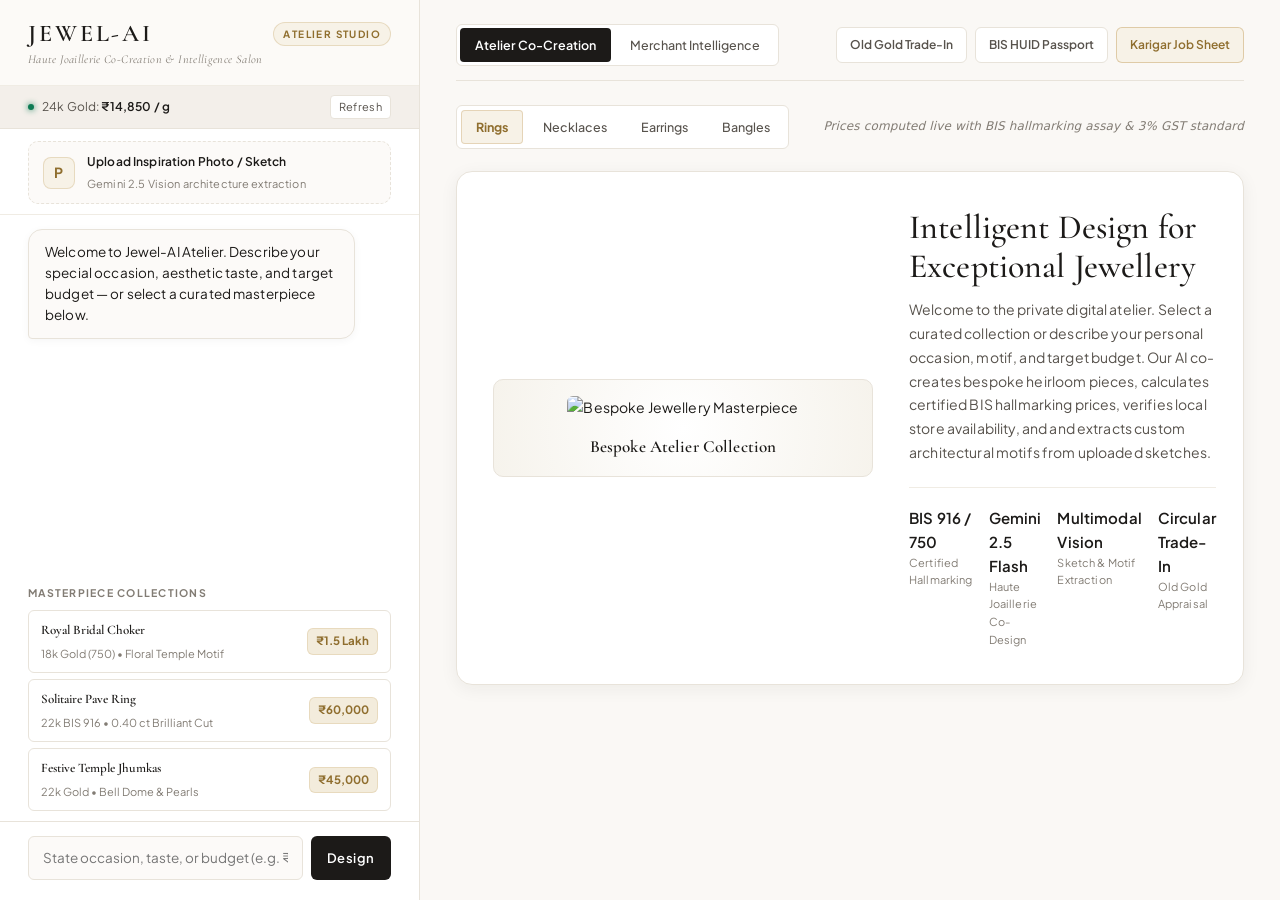
==== commit 74a5549a: "feat: calibrate live gold rate, remove 3D titles, and retire legacy dashboard" ====
--- a/static/index.html
+++ b/static/index.html
@@ -3,7 +3,7 @@
 <head>
 <meta charset="utf-8">
 <meta name="viewport" content="width=device-width, initial-scale=1">
-<title>JEWEL-AI | Haute Joaillerie Atelier, 3D CAD Studio & Merchant Intelligence</title>
+<title>JEWEL-AI | Haute Joaillerie Atelier & Merchant Intelligence</title>
 <link rel="preconnect" href="https://fonts.googleapis.com">
 <link rel="preconnect" href="https://fonts.gstatic.com" crossorigin>
 <link href="https://fonts.googleapis.com/css2?family=Cormorant+Garamond:ital,wght@0,400;0,500;0,600;0,700;1,400;1,600&family=Plus+Jakarta+Sans:wght@300;400;500;600;700&display=swap" rel="stylesheet">
@@ -1469,9 +1469,9 @@
   <div class="ticker-bar">
     <div class="ticker-left">
       <span class="live-dot"></span>
-      <span>24k Gold: <b class="ticker-value" id="ticker-rate">₹7,450 / g</b></span>
+      <span>24k Gold: <b class="ticker-value" id="ticker-rate">₹14,850 / g</b></span>
     </div>
-    <button class="ticker-refresh-btn" id="btn-refresh-ticker" title="Grounding with Google Search live spot rate">Refresh</button>
+    <button class="ticker-refresh-btn" id="btn-refresh-ticker" title="Grounding with live bullion rate and Google Search">Refresh</button>
   </div>
 
   <!-- Inspiration Upload Dropzone -->
@@ -3110,9 +3110,16 @@
   try {
     const res = await fetch('/api/gold-rate?refresh=true').then(r => r.json());
     $('#ticker-rate').textContent = inr(res.gold_rate_24k_per_g) + ' / g';
-    toast('Bullion spot updated via Google Search Grounding');
+    const srcMap = {
+      'google_search_grounding': 'Google Search Grounding',
+      'live_bullion_feed': 'Live Financial Bullion Feed',
+      'calibrated_ibja_standard': 'Calibrated IBJA Retail Standard'
+    };
+    const srcLabel = srcMap[res.source] || 'Live Market Rate';
+    toast(`Bullion spot updated: ${inr(res.gold_rate_24k_per_g)}/g (${srcLabel})`);
   } catch (e) {
-    $('#ticker-rate').textContent = '₹7,450 / g';
+    $('#ticker-rate').textContent = '₹14,850 / g';
+    toast('Bullion spot cached at calibrated IBJA benchmark: ₹14,850/g');
   }
 };
 
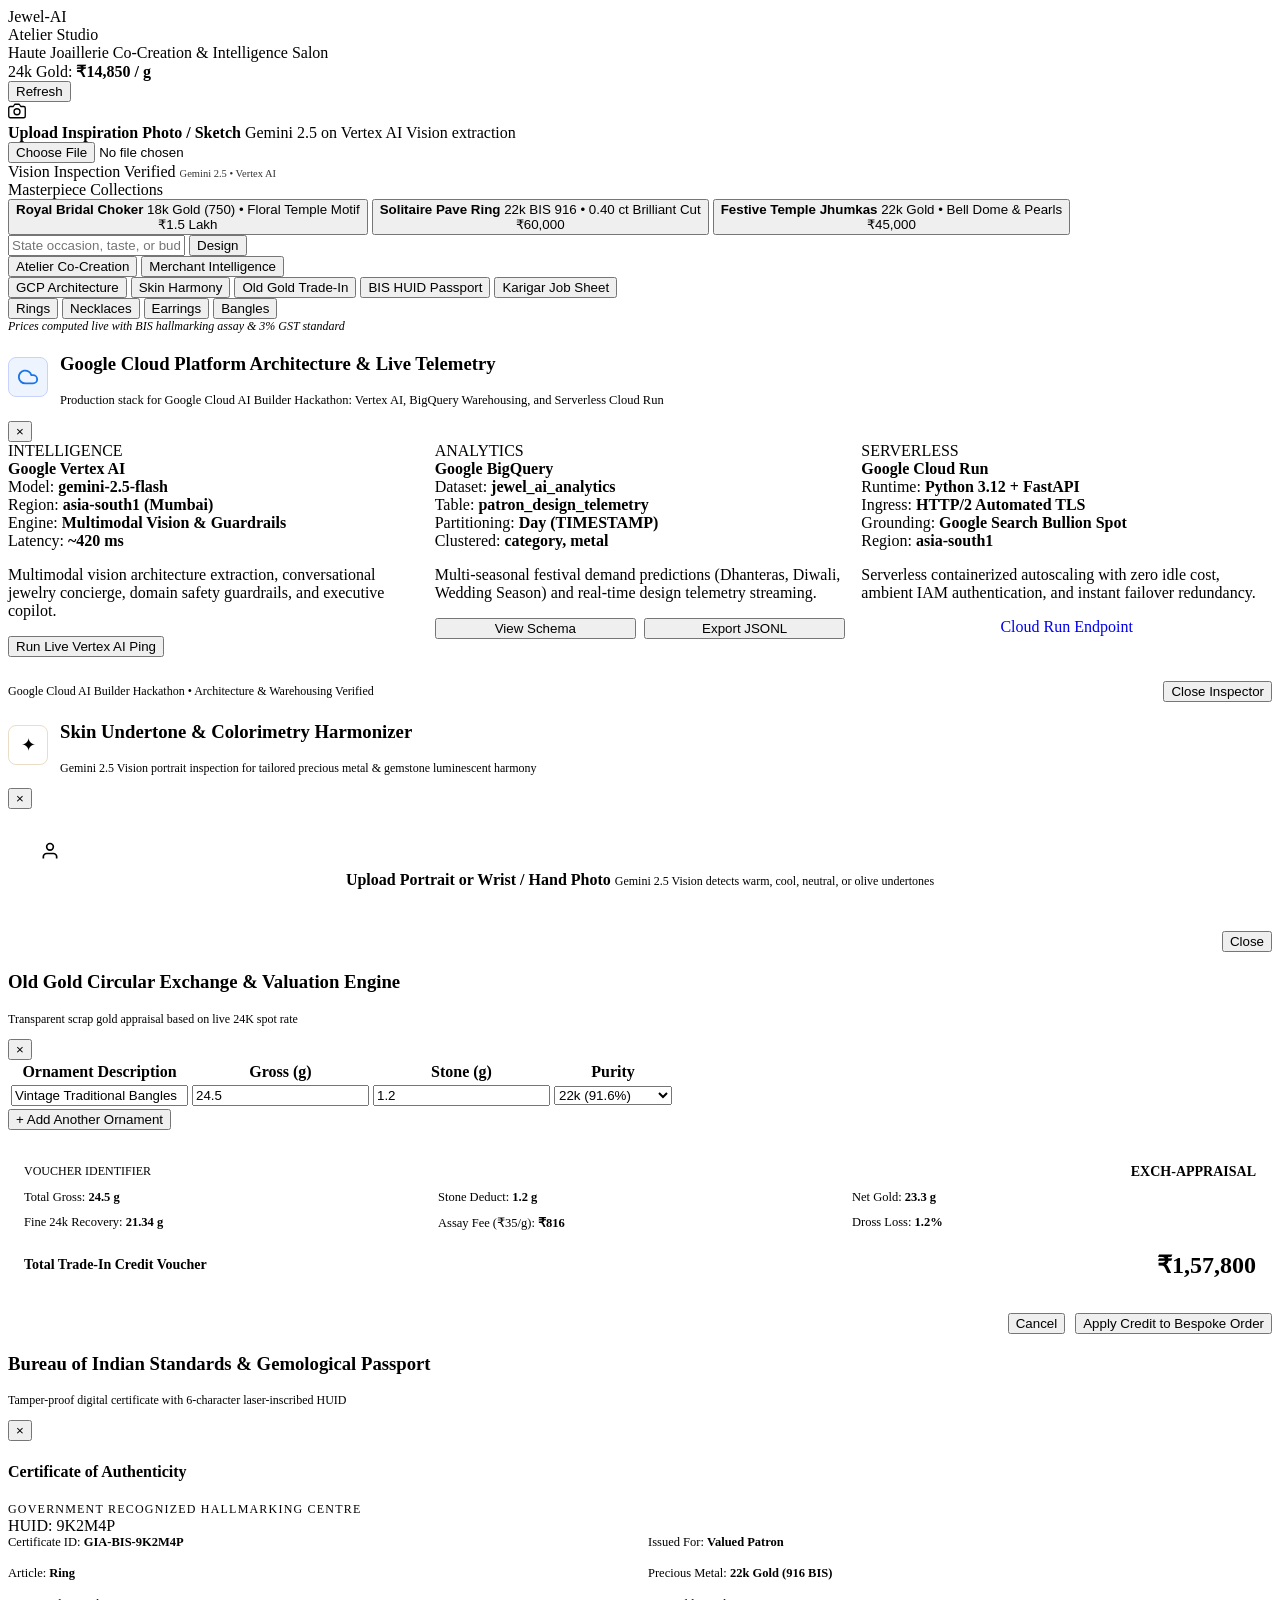
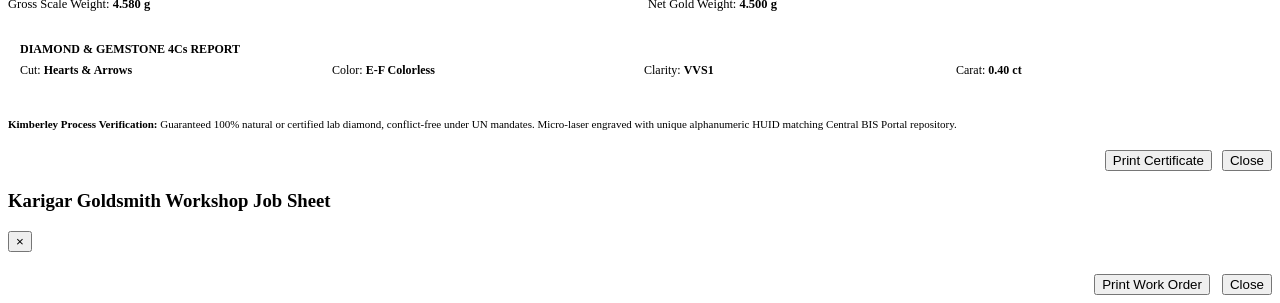
==== commit d70612c9: "feat(ui,sec): modularize haute joaillerie UI and harden application security - Split static/index.ht" ====
--- a/static/index.html
+++ b/static/index.html
@@ -7,1451 +7,7 @@
 <link rel="preconnect" href="https://fonts.googleapis.com">
 <link rel="preconnect" href="https://fonts.gstatic.com" crossorigin>
 <link href="https://fonts.googleapis.com/css2?family=Cormorant+Garamond:ital,wght@0,400;0,500;0,600;0,700;1,400;1,600&family=Plus+Jakarta+Sans:wght@300;400;500;600;700&display=swap" rel="stylesheet">
-<style>
-:root {
-  --bg-canvas: #FAF8F5;
-  --bg-surface: #FFFFFF;
-  --bg-subtle: #F3EFEA;
-  --bg-card: #FFFFFF;
-  --bg-card-hover: #FCFAF8;
-  --border-light: #E8E3DA;
-  --border-subtle: #F0ECE4;
-  --border-focus: #B89047;
-  --gold-primary: #B89047;
-  --gold-dark: #8F6E2E;
-  --gold-light: #DFCA9B;
-  --gold-soft: #F7F2E7;
-  --gold-pill: #F3ECDC;
-  --text-primary: #1C1A18;
-  --text-secondary: #57524C;
-  --text-muted: #827C74;
-  --text-light: #ABA49C;
-  --emerald: #0D7A53;
-  --emerald-bg: #EDF7F2;
-  --emerald-border: #A7F3D0;
-  --ruby: #B91C1C;
-  --ruby-bg: #FEF2F2;
-  --ruby-border: #FECACA;
-  --indigo: #312E81;
-  --indigo-bg: #EEF2FF;
-  --indigo-border: #C7D2FE;
-  --font-serif: "Cormorant Garamond", Georgia, serif;
-  --font-sans: "Plus Jakarta Sans", system-ui, -apple-system, sans-serif;
-  --radius-sm: 6px;
-  --radius-md: 10px;
-  --radius-lg: 16px;
-  --shadow-subtle: 0 2px 8px rgba(28, 26, 24, 0.04);
-  --shadow-card: 0 4px 18px rgba(28, 26, 24, 0.06);
-  --shadow-hover: 0 10px 30px rgba(28, 26, 24, 0.10);
-}
-
-* { box-sizing: border-box; margin: 0; padding: 0; }
-html, body { height: 100%; background: var(--bg-canvas); color: var(--text-primary); }
-body {
-  font: 14px/1.6 var(--font-sans);
-  display: grid;
-  grid-template-columns: 420px 1fr;
-  overflow: hidden;
-  letter-spacing: 0.01em;
-}
-
-button, input, select, textarea { font: inherit; color: inherit; }
-:focus-visible { outline: 2px solid var(--gold-primary); outline-offset: 2px; }
-
-/* Custom Scrollbars */
-::-webkit-scrollbar { width: 5px; height: 5px; }
-::-webkit-scrollbar-track { background: var(--bg-canvas); }
-::-webkit-scrollbar-thumb { background: #DDD6CA; border-radius: 4px; }
-::-webkit-scrollbar-thumb:hover { background: var(--gold-primary); }
-
-/* Left Atelier Concierge Sidebar */
-aside {
-  background: var(--bg-surface);
-  border-right: 1px solid var(--border-light);
-  display: flex;
-  flex-direction: column;
-  height: 100vh;
-  position: relative;
-  z-index: 20;
-}
-
-.atelier-brand {
-  padding: 22px 28px 16px;
-  border-bottom: 1px solid var(--border-subtle);
-  background: #FCFAF7;
-}
-.brand-top {
-  display: flex;
-  align-items: center;
-  justify-content: space-between;
-}
-.brand-logo {
-  font: 600 24px/1 var(--font-serif);
-  letter-spacing: 0.12em;
-  color: var(--text-primary);
-  text-transform: uppercase;
-}
-.brand-badge {
-  font-size: 10px;
-  font-weight: 700;
-  letter-spacing: 0.14em;
-  text-transform: uppercase;
-  padding: 3px 9px;
-  border-radius: 999px;
-  background: var(--gold-soft);
-  color: var(--gold-dark);
-  border: 1px solid rgba(184, 144, 71, 0.25);
-}
-.brand-tagline {
-  font-size: 12px;
-  color: var(--text-muted);
-  margin-top: 4px;
-  letter-spacing: 0.03em;
-  font-style: italic;
-  font-family: var(--font-serif);
-}
-
-/* Bullion Ticker Bar */
-.ticker-bar {
-  background: var(--bg-subtle);
-  border-bottom: 1px solid var(--border-light);
-  padding: 9px 28px;
-  font-size: 12px;
-  display: flex;
-  align-items: center;
-  justify-content: space-between;
-  color: var(--text-secondary);
-}
-.ticker-left {
-  display: flex;
-  align-items: center;
-  gap: 8px;
-}
-.live-dot {
-  width: 6px;
-  height: 6px;
-  border-radius: 50%;
-  background: var(--emerald);
-  box-shadow: 0 0 6px var(--emerald);
-}
-.ticker-value {
-  color: var(--text-primary);
-  font-weight: 600;
-}
-.ticker-refresh-btn {
-  background: var(--bg-surface);
-  border: 1px solid var(--border-light);
-  color: var(--text-secondary);
-  padding: 2px 8px;
-  border-radius: 4px;
-  font-size: 11px;
-  cursor: pointer;
-  letter-spacing: 0.03em;
-  transition: all 0.2s;
-}
-.ticker-refresh-btn:hover {
-  border-color: var(--gold-primary);
-  color: var(--gold-dark);
-}
-
-/* Inspiration Upload Dropzone */
-.dropzone-container {
-  padding: 12px 28px 10px;
-  border-bottom: 1px solid var(--border-subtle);
-}
-.inspiration-dropzone {
-  border: 1px dashed var(--border-light);
-  border-radius: var(--radius-md);
-  padding: 10px 14px;
-  background: #FCFAF8;
-  cursor: pointer;
-  display: flex;
-  align-items: center;
-  gap: 12px;
-  transition: all 0.2s ease;
-}
-.inspiration-dropzone:hover, .inspiration-dropzone.dragover {
-  border-color: var(--gold-primary);
-  background: var(--gold-soft);
-}
-.dropzone-icon {
-  width: 32px;
-  height: 32px;
-  border-radius: 8px;
-  background: var(--gold-soft);
-  color: var(--gold-dark);
-  border: 1px solid rgba(184, 144, 71, 0.25);
-  display: flex;
-  align-items: center;
-  justify-content: center;
-  font-size: 14px;
-  font-weight: bold;
-  flex-shrink: 0;
-}
-.dropzone-meta b {
-  display: block;
-  font-size: 12px;
-  font-weight: 600;
-  color: var(--text-primary);
-}
-.dropzone-meta span {
-  font-size: 11px;
-  color: var(--text-muted);
-}
-#file-input-inspiration { display: none; }
-
-/* Vision Status Banner */
-.vision-status-banner {
-  margin: 10px 28px 0;
-  background: var(--emerald-bg);
-  border: 1px solid var(--emerald-border);
-  border-radius: var(--radius-sm);
-  padding: 9px 12px;
-  font-size: 12px;
-  display: none;
-}
-.vision-status-banner.visible { display: block; animation: fadeIn 0.25s ease; }
-.vision-header {
-  display: flex;
-  justify-content: space-between;
-  align-items: center;
-  font-weight: 700;
-  color: var(--emerald);
-  margin-bottom: 2px;
-}
-
-/* Chat Messages Flow */
-#chat-log {
-  flex: 1;
-  overflow-y: auto;
-  padding: 14px 28px;
-  display: flex;
-  flex-direction: column;
-  gap: 12px;
-}
-.chat-msg {
-  max-width: 90%;
-  padding: 12px 16px;
-  border-radius: 14px 14px 14px 4px;
-  background: #FCFAF8;
-  color: var(--text-primary);
-  border: 1px solid var(--border-light);
-  font-size: 13.5px;
-  line-height: 1.55;
-  box-shadow: var(--shadow-subtle);
-}
-.chat-msg.user {
-  align-self: flex-end;
-  background: var(--gold-soft);
-  color: var(--text-primary);
-  border-color: rgba(184, 144, 71, 0.3);
-  border-radius: 14px 14px 4px 14px;
-}
-.chat-msg.err {
-  background: var(--ruby-bg);
-  color: var(--ruby);
-  border-color: var(--ruby-border);
-}
-
-/* Curated Atelier Masterpieces Starters */
-.starters-section {
-  padding: 0 28px 10px;
-}
-.starters-label {
-  font-size: 10.5px;
-  font-weight: 700;
-  color: var(--text-muted);
-  text-transform: uppercase;
-  letter-spacing: 0.12em;
-  margin-bottom: 8px;
-}
-.starter-cards-grid {
-  display: flex;
-  flex-direction: column;
-  gap: 6px;
-}
-.atelier-starter-btn {
-  background: var(--bg-surface);
-  border: 1px solid var(--border-light);
-  border-radius: var(--radius-sm);
-  padding: 9px 12px;
-  cursor: pointer;
-  display: flex;
-  align-items: center;
-  justify-content: space-between;
-  text-align: left;
-  transition: all 0.2s ease;
-}
-.atelier-starter-btn:hover {
-  border-color: var(--gold-primary);
-  background: #FCFAF7;
-  transform: translateX(2px);
-}
-.starter-info b {
-  display: block;
-  font-size: 13px;
-  color: var(--text-primary);
-  font-family: var(--font-serif);
-  font-weight: 600;
-}
-.starter-info span {
-  font-size: 11px;
-  color: var(--text-muted);
-}
-.starter-price-pill {
-  font-size: 11.5px;
-  font-weight: 700;
-  color: var(--gold-dark);
-  background: var(--gold-pill);
-  padding: 3px 8px;
-  border-radius: 6px;
-  border: 1px solid rgba(184, 144, 71, 0.2);
-}
-
-/* Chat Input Bar */
-.chat-form {
-  padding: 14px 28px 20px;
-  border-top: 1px solid var(--border-light);
-  background: var(--bg-surface);
-  display: flex;
-  gap: 8px;
-}
-.chat-input {
-  flex: 1;
-  min-width: 0;
-  border: 1px solid var(--border-light);
-  border-radius: var(--radius-sm);
-  padding: 10px 14px;
-  background: #FCFAF8;
-  color: var(--text-primary);
-  font-size: 13.5px;
-  transition: border-color 0.2s;
-}
-.chat-input:focus {
-  border-color: var(--gold-primary);
-  outline: none;
-  background: #FFFFFF;
-}
-.btn-chat-send {
-  background: var(--text-primary);
-  color: #FFFFFF;
-  border: none;
-  font-weight: 600;
-  padding: 0 16px;
-  border-radius: var(--radius-sm);
-  cursor: pointer;
-  letter-spacing: 0.04em;
-  font-size: 13px;
-  transition: all 0.2s;
-}
-.btn-chat-send:hover {
-  background: var(--gold-primary);
-}
-
-/* Right Main Showroom Stage */
-main {
-  height: 100vh;
-  overflow-y: auto;
-  padding: 24px 36px 60px;
-  background: var(--bg-canvas);
-}
-
-.showroom-header-bar {
-  display: flex;
-  align-items: center;
-  justify-content: space-between;
-  margin-bottom: 24px;
-  padding-bottom: 14px;
-  border-bottom: 1px solid var(--border-light);
-}
-
-/* Studio Nav Mode Switcher */
-.mode-switcher-group {
-  display: flex;
-  background: var(--bg-surface);
-  border: 1px solid var(--border-light);
-  padding: 3px;
-  border-radius: var(--radius-sm);
-  gap: 4px;
-}
-.mode-btn {
-  background: transparent;
-  border: none;
-  padding: 7px 15px;
-  border-radius: 4px;
-  font-size: 12.5px;
-  font-weight: 500;
-  color: var(--text-secondary);
-  cursor: pointer;
-  transition: all 0.2s;
-}
-.mode-btn.active {
-  background: var(--text-primary);
-  color: #FFFFFF;
-  font-weight: 600;
-}
-.mode-btn:hover:not(.active) {
-  background: var(--bg-subtle);
-  color: var(--text-primary);
-}
-
-.showroom-quick-links {
-  display: flex;
-  align-items: center;
-  gap: 8px;
-}
-.atelier-nav-link {
-  color: var(--text-secondary);
-  text-decoration: none;
-  font-size: 12px;
-  font-weight: 600;
-  padding: 7px 13px;
-  border: 1px solid var(--border-light);
-  border-radius: var(--radius-sm);
-  background: var(--bg-surface);
-  cursor: pointer;
-  transition: all 0.2s;
-  display: inline-flex;
-  align-items: center;
-  gap: 6px;
-}
-.atelier-nav-link:hover {
-  border-color: var(--gold-primary);
-  color: var(--gold-dark);
-}
-.atelier-nav-link.accent {
-  background: var(--gold-soft);
-  border-color: rgba(184, 144, 71, 0.4);
-  color: var(--gold-dark);
-}
-
-/* Category Sub-Tabs */
-.category-subtabs-row {
-  display: flex;
-  align-items: center;
-  justify-content: space-between;
-  margin-bottom: 22px;
-}
-.category-tabs-group {
-  display: flex;
-  gap: 6px;
-  background: var(--bg-surface);
-  padding: 4px;
-  border-radius: var(--radius-sm);
-  border: 1px solid var(--border-light);
-}
-.cat-pill-btn {
-  background: transparent;
-  border: none;
-  padding: 6px 14px;
-  border-radius: 4px;
-  font-size: 12.5px;
-  font-weight: 500;
-  color: var(--text-secondary);
-  cursor: pointer;
-  transition: all 0.2s ease;
-}
-.cat-pill-btn.active {
-  background: var(--gold-soft);
-  color: var(--gold-dark);
-  font-weight: 700;
-  border: 1px solid rgba(184, 144, 71, 0.3);
-}
-
-/* Hero Showcase Welcome Card */
-.atelier-welcome-stage {
-  background: var(--bg-surface);
-  border: 1px solid var(--border-light);
-  border-radius: var(--radius-lg);
-  padding: 36px;
-  margin-bottom: 28px;
-  display: grid;
-  grid-template-columns: 380px 1fr;
-  gap: 36px;
-  align-items: center;
-  box-shadow: var(--shadow-card);
-}
-.welcome-plinth-card {
-  position: relative;
-  border-radius: var(--radius-md);
-  overflow: hidden;
-  border: 1px solid var(--border-light);
-  background: radial-gradient(circle at 50% 50%, #FFFFFF 0%, #F6F3EC 100%);
-  text-align: center;
-  padding: 16px;
-}
-.welcome-plinth-card img {
-  width: 100%;
-  height: 360px;
-  object-fit: contain;
-  border-radius: var(--radius-sm);
-  transition: transform 0.4s ease;
-}
-.welcome-plinth-card:hover img {
-  transform: scale(1.02);
-}
-.welcome-narrative h2 {
-  font: 500 34px/1.15 var(--font-serif);
-  color: var(--text-primary);
-  margin-bottom: 12px;
-}
-.welcome-narrative p {
-  color: var(--text-secondary);
-  font-size: 14px;
-  line-height: 1.7;
-  margin-bottom: 22px;
-}
-.welcome-metrics-strip {
-  display: flex;
-  gap: 16px;
-  border-top: 1px solid var(--border-subtle);
-  padding-top: 18px;
-}
-.metric-pill {
-  display: flex;
-  flex-direction: column;
-}
-.metric-pill b {
-  font-size: 15px;
-  color: var(--text-primary);
-  font-weight: 600;
-}
-.metric-pill span {
-  font-size: 11px;
-  color: var(--text-muted);
-}
-
-/* 3 Variations Card Grid */
-.gallery-header-row {
-  display: flex;
-  justify-content: space-between;
-  align-items: flex-end;
-  margin-bottom: 16px;
-}
-.gallery-header-row h2 {
-  font: 500 28px/1.2 var(--font-serif);
-  color: var(--text-primary);
-}
-.gallery-header-row p {
-  font-size: 13px;
-  color: var(--text-muted);
-}
-.trend-alert-pill {
-  background: var(--bg-surface);
-  border: 1px solid var(--border-light);
-  border-radius: var(--radius-sm);
-  padding: 9px 14px;
-  font-size: 12px;
-  color: var(--text-secondary);
-  margin-bottom: 22px;
-  display: flex;
-  align-items: center;
-  gap: 10px;
-  box-shadow: var(--shadow-subtle);
-}
-.trend-alert-pill b { color: var(--gold-dark); }
-
-.gallery-cards-grid {
-  display: grid;
-  grid-template-columns: repeat(3, minmax(0, 1fr));
-  gap: 26px;
-  margin-bottom: 34px;
-}
-.jewel-variant-card {
-  background: var(--bg-surface);
-  border: 1px solid var(--border-light);
-  border-radius: var(--radius-lg);
-  padding: 22px;
-  display: flex;
-  flex-direction: column;
-  position: relative;
-  transition: all 0.25s ease;
-  box-shadow: var(--shadow-card);
-}
-.jewel-variant-card:hover {
-  transform: translateY(-3px);
-  border-color: var(--border-focus);
-  box-shadow: var(--shadow-hover);
-}
-.jewel-variant-card.statement {
-  background: #FCFAF7;
-  border-color: rgba(184, 144, 71, 0.4);
-}
-
-.card-media-stage {
-  height: 340px;
-  min-height: 340px;
-  border-radius: var(--radius-md);
-  background: radial-gradient(circle at 50% 50%, #FFFFFF 0%, #F5F1E8 100%);
-  border: 1px solid var(--border-subtle);
-  overflow: hidden;
-  position: relative;
-  margin-bottom: 16px;
-  display: flex;
-  align-items: center;
-  justify-content: center;
-  padding: 14px;
-}
-.card-media-stage img {
-  width: 100%;
-  height: 100%;
-  object-fit: contain;
-  transition: transform 0.35s ease;
-}
-.card-media-stage:hover img {
-  transform: scale(1.04);
-}
-.card-media-stage svg {
-  width: 80%;
-  height: 80%;
-  max-width: 260px;
-  max-height: 260px;
-  filter: drop-shadow(0 8px 18px rgba(0,0,0,0.08));
-}
-.card-tier-tag {
-  position: absolute;
-  top: 10px;
-  left: 10px;
-  background: rgba(255, 255, 255, 0.94);
-  backdrop-filter: blur(6px);
-  border: 1px solid var(--border-light);
-  color: var(--text-primary);
-  font-size: 10.5px;
-  font-weight: 700;
-  text-transform: uppercase;
-  letter-spacing: 0.08em;
-  padding: 3px 8px;
-  border-radius: 4px;
-  z-index: 2;
-}
-.card-view-toggle {
-  position: absolute;
-  bottom: 8px;
-  right: 8px;
-  display: flex;
-  gap: 2px;
-  background: rgba(255, 255, 255, 0.94);
-  backdrop-filter: blur(6px);
-  padding: 2px;
-  border-radius: 4px;
-  border: 1px solid var(--border-light);
-  z-index: 2;
-}
-.view-toggle-btn {
-  background: none;
-  border: none;
-  padding: 3px 7px;
-  font-size: 10.5px;
-  font-weight: 600;
-  color: var(--text-secondary);
-  border-radius: 3px;
-  cursor: pointer;
-}
-.view-toggle-btn.active {
-  background: var(--text-primary);
-  color: #FFFFFF;
-}
-
-.card-title {
-  font: 600 17px/1.2 var(--font-serif);
-  color: var(--text-primary);
-  margin-bottom: 4px;
-}
-.card-price-row {
-  display: flex;
-  align-items: baseline;
-  justify-content: space-between;
-  margin-bottom: 10px;
-}
-.card-price {
-  font-size: 20px;
-  font-weight: 700;
-  color: var(--gold-dark);
-  font-family: var(--font-serif);
-}
-.budget-status-tag {
-  font-size: 10.5px;
-  font-weight: 600;
-  padding: 2px 7px;
-  border-radius: 4px;
-  letter-spacing: 0.02em;
-}
-.status-fits { background: var(--emerald-bg); color: var(--emerald); border: 1px solid var(--emerald-border); }
-.status-over { background: var(--ruby-bg); color: var(--ruby); border: 1px solid var(--ruby-border); }
-
-.card-specs-list {
-  font-size: 12px;
-  color: var(--text-secondary);
-  line-height: 1.5;
-  margin-bottom: 16px;
-  flex: 1;
-}
-
-.card-actions-row {
-  display: grid;
-  grid-template-columns: 1fr auto;
-  gap: 6px;
-}
-.btn-launch-customizer {
-  background: var(--text-primary);
-  color: #FFFFFF;
-  border: none;
-  font-weight: 600;
-  padding: 9px 14px;
-  border-radius: var(--radius-sm);
-  cursor: pointer;
-  letter-spacing: 0.04em;
-  font-size: 12.5px;
-  transition: all 0.2s;
-  text-align: center;
-}
-.btn-launch-customizer:hover {
-  background: var(--gold-primary);
-}
-
-/* Bespoke Studio Customizer */
-.customizer-split-grid {
-  display: grid;
-  grid-template-columns: 1fr 1fr;
-  gap: 30px;
-  margin-bottom: 30px;
-}
-.atelier-panel {
-  background: var(--bg-surface);
-  border: 1px solid var(--border-light);
-  border-radius: var(--radius-lg);
-  padding: 26px;
-  box-shadow: var(--shadow-card);
-}
-.panel-headline {
-  font: 600 20px/1 var(--font-serif);
-  color: var(--text-primary);
-  margin-bottom: 18px;
-  padding-bottom: 12px;
-  border-bottom: 1px solid var(--border-subtle);
-  display: flex;
-  justify-content: space-between;
-  align-items: center;
-}
-
-.jewel-stage-plinth {
-  height: 480px;
-  min-height: 480px;
-  border-radius: var(--radius-md);
-  background: radial-gradient(circle at 50% 45%, #FFFFFF 0%, #F5F1E8 100%);
-  border: 1px solid var(--border-subtle);
-  display: flex;
-  align-items: center;
-  justify-content: center;
-  position: relative;
-  overflow: hidden;
-  padding: 20px;
-}
-.jewel-stage-plinth img {
-  width: 100%;
-  height: 100%;
-  object-fit: contain;
-  transition: transform 0.35s ease;
-}
-.jewel-stage-plinth svg {
-  width: 85%;
-  height: 85%;
-  max-width: 380px;
-  max-height: 380px;
-  filter: drop-shadow(0 12px 28px rgba(0,0,0,0.09));
-}
-
-.render-loading-overlay {
-  position: absolute;
-  inset: 0;
-  background: rgba(250, 248, 245, 0.88);
-  backdrop-filter: blur(4px);
-  display: flex;
-  flex-direction: column;
-  align-items: center;
-  justify-content: center;
-  gap: 12px;
-  opacity: 0;
-  pointer-events: none;
-  transition: opacity 0.3s ease;
-  z-index: 5;
-}
-.render-loading-overlay.active { opacity: 1; pointer-events: all; }
-.render-spinner {
-  width: 32px;
-  height: 32px;
-  border: 3px solid rgba(184, 144, 71, 0.2);
-  border-top-color: var(--gold-primary);
-  border-radius: 50%;
-  animation: spin 0.8s linear infinite;
-}
-.render-status-text {
-  font-size: 12px;
-  color: var(--text-secondary);
-  font-weight: 500;
-}
-@keyframes spin { to { transform: rotate(360deg); } }
-
-/* Hallmarking Certified Seal */
-.hallmark-cert-seal {
-  display: flex;
-  align-items: center;
-  gap: 12px;
-  background: var(--emerald-bg);
-  border: 1px solid var(--emerald-border);
-  border-radius: var(--radius-sm);
-  padding: 10px 14px;
-  margin-top: 14px;
-}
-.cert-seal-icon {
-  width: 28px;
-  height: 28px;
-  border-radius: 6px;
-  background: #FFFFFF;
-  color: var(--emerald);
-  display: flex;
-  align-items: center;
-  justify-content: center;
-  font-size: 14px;
-  font-weight: bold;
-}
-.cert-seal-info b {
-  display: block;
-  font-size: 12px;
-  color: var(--emerald);
-}
-.cert-seal-info span {
-  font-size: 11px;
-  color: var(--text-secondary);
-}
-
-/* Customizer Controls */
-.control-row {
-  margin-bottom: 16px;
-}
-.control-header {
-  display: flex;
-  justify-content: space-between;
-  font-size: 12px;
-  color: var(--text-secondary);
-  margin-bottom: 5px;
-}
-.control-header span:last-child {
-  color: var(--text-primary);
-  font-weight: 600;
-}
-.atelier-select {
-  width: 100%;
-  padding: 9px 12px;
-  background: var(--bg-surface);
-  border: 1px solid var(--border-light);
-  border-radius: var(--radius-sm);
-  color: var(--text-primary);
-  font-size: 13px;
-  transition: border-color 0.2s;
-}
-.atelier-select:focus { border-color: var(--gold-primary); outline: none; }
-.atelier-range {
-  width: 100%;
-  accent-color: var(--gold-primary);
-  cursor: pointer;
-  height: 6px;
-}
-
-/* Cost Breakdown Table */
-.cost-breakdown-box {
-  background: var(--bg-canvas);
-  border: 1px solid var(--border-light);
-  border-radius: var(--radius-sm);
-  padding: 14px 18px;
-  margin-bottom: 16px;
-}
-.cost-line {
-  display: flex;
-  justify-content: space-between;
-  font-size: 12px;
-  padding: 5px 0;
-  border-bottom: 1px solid rgba(0, 0, 0, 0.04);
-  color: var(--text-secondary);
-}
-.cost-line b { color: var(--text-primary); font-weight: 600; }
-.cost-line.trade-in-credit-line {
-  color: var(--emerald);
-  background: var(--emerald-bg);
-  padding: 6px 10px;
-  border-radius: 4px;
-  margin: 4px 0;
-}
-.cost-line.trade-in-credit-line b { color: var(--emerald); }
-.cost-line.total-line {
-  border-top: 1px solid var(--border-light);
-  border-bottom: none;
-  padding-top: 10px;
-  margin-top: 6px;
-  font-size: 14px;
-}
-.cost-line.total-line b {
-  color: var(--gold-dark);
-  font-size: 20px;
-  font-family: var(--font-serif);
-}
-
-/* Budget Progress Meter */
-.budget-meter-container {
-  margin-bottom: 16px;
-}
-.meter-header {
-  display: flex;
-  justify-content: space-between;
-  font-size: 11.5px;
-  margin-bottom: 5px;
-  color: var(--text-secondary);
-}
-.meter-track {
-  height: 7px;
-  background: var(--bg-subtle);
-  border-radius: 999px;
-  overflow: hidden;
-  border: 1px solid var(--border-light);
-}
-.meter-progress {
-  height: 100%;
-  background: var(--emerald);
-  width: 60%;
-  transition: width 0.3s ease, background 0.3s;
-}
-.meter-track.over .meter-progress {
-  background: var(--ruby);
-}
-
-/* Budget Levers */
-.budget-levers-shelf {
-  display: flex;
-  flex-direction: column;
-  gap: 6px;
-  margin-bottom: 16px;
-}
-.lever-card-btn {
-  background: var(--bg-surface);
-  border: 1px solid var(--border-light);
-  border-radius: var(--radius-sm);
-  padding: 8px 12px;
-  display: flex;
-  justify-content: space-between;
-  align-items: center;
-  font-size: 12px;
-  color: var(--text-primary);
-  cursor: pointer;
-  transition: all 0.2s;
-}
-.lever-card-btn:hover {
-  border-color: var(--gold-primary);
-  background: var(--gold-soft);
-  transform: translateX(2px);
-}
-.lever-card-btn b { color: var(--emerald); }
-
-/* Buttons & Grids */
-.actions-dual-grid {
-  display: grid;
-  grid-template-columns: 1fr 1fr;
-  gap: 8px;
-  margin-top: 10px;
-}
-.btn-gold-primary {
-  background: var(--text-primary);
-  color: #FFFFFF;
-  border: none;
-  font-weight: 600;
-  padding: 11px 16px;
-  border-radius: var(--radius-sm);
-  cursor: pointer;
-  letter-spacing: 0.03em;
-  text-align: center;
-  text-decoration: none;
-  transition: all 0.2s;
-  font-size: 13px;
-  display: inline-flex;
-  align-items: center;
-  justify-content: center;
-  gap: 6px;
-}
-.btn-gold-primary:hover {
-  background: var(--gold-primary);
-}
-.btn-outline-glass {
-  background: var(--bg-surface);
-  border: 1px solid var(--border-light);
-  color: var(--text-primary);
-  font-weight: 600;
-  padding: 11px 16px;
-  border-radius: var(--radius-sm);
-  cursor: pointer;
-  text-align: center;
-  transition: all 0.2s;
-  font-size: 13px;
-  display: inline-flex;
-  align-items: center;
-  justify-content: center;
-  gap: 6px;
-}
-.btn-outline-glass:hover {
-  border-color: var(--text-primary);
-}
-
-/* Showroom Ready Shelf */
-.showroom-matches-shelf {
-  margin-top: 24px;
-  background: var(--bg-surface);
-  border: 1px solid var(--border-light);
-  border-radius: var(--radius-lg);
-  padding: 20px 24px;
-}
-.shelf-header {
-  display: flex;
-  justify-content: space-between;
-  align-items: center;
-  margin-bottom: 14px;
-}
-.shelf-header h4 {
-  font: 600 17px/1 var(--font-serif);
-  color: var(--text-primary);
-}
-.shelf-grid {
-  display: grid;
-  grid-template-columns: repeat(auto-fill, minmax(200px, 1fr));
-  gap: 12px;
-}
-.shelf-item-card {
-  background: var(--bg-canvas);
-  border: 1px solid var(--border-light);
-  border-radius: var(--radius-sm);
-  padding: 12px;
-  font-size: 12px;
-}
-.shelf-item-sku {
-  display: flex;
-  justify-content: space-between;
-  font-size: 10.5px;
-  color: var(--text-muted);
-  margin-bottom: 4px;
-}
-.shelf-item-name {
-  font-weight: 600;
-  color: var(--text-primary);
-  margin-bottom: 6px;
-}
-.shelf-item-price {
-  font-weight: 700;
-  color: var(--gold-dark);
-}
-
-/* Modals General */
-.modal-overlay {
-  position: fixed;
-  inset: 0;
-  background: rgba(28, 26, 24, 0.65);
-  backdrop-filter: blur(4px);
-  z-index: 100;
-  display: none;
-  align-items: center;
-  justify-content: center;
-  padding: 20px;
-}
-.modal-overlay.open { display: flex; animation: fadeIn 0.2s ease; }
-.modal-card {
-  background: var(--bg-surface);
-  border: 1px solid var(--border-light);
-  border-radius: var(--radius-lg);
-  max-width: 780px;
-  width: 100%;
-  max-height: 90vh;
-  overflow-y: auto;
-  padding: 28px 32px;
-  box-shadow: 0 16px 40px rgba(0, 0, 0, 0.14);
-}
-.modal-card.wide {
-  max-width: 960px;
-}
-.modal-header {
-  display: flex;
-  justify-content: space-between;
-  align-items: center;
-  margin-bottom: 18px;
-  padding-bottom: 12px;
-  border-bottom: 1px solid var(--border-subtle);
-}
-.modal-header h3 {
-  font: 600 24px/1 var(--font-serif);
-  color: var(--text-primary);
-}
-.modal-close {
-  background: none;
-  border: none;
-  font-size: 24px;
-  color: var(--text-muted);
-  cursor: pointer;
-}
-
-/* Stage Loading Overlay & Product Detail Blurring */
-.stage-loading-overlay {
-  position: absolute;
-  inset: 0;
-  background: rgba(250, 248, 245, 0.78);
-  backdrop-filter: blur(8px);
-  -webkit-backdrop-filter: blur(8px);
-  z-index: 45;
-  display: flex;
-  flex-direction: column;
-  align-items: center;
-  justify-content: center;
-  border-radius: var(--radius-md);
-  opacity: 0;
-  pointer-events: none;
-  transition: opacity 0.3s ease;
-}
-.stage-loading-overlay.active {
-  opacity: 1;
-  pointer-events: auto;
-}
-
-.luxury-ring-spinner {
-  width: 52px;
-  height: 52px;
-  border-radius: 50%;
-  border: 3px solid rgba(184, 144, 71, 0.2);
-  border-top-color: var(--gold-primary);
-  border-right-color: var(--gold-dark);
-  animation: spinGoldRing 1.1s cubic-bezier(0.5, 0.1, 0.5, 0.9) infinite;
-  box-shadow: 0 0 18px rgba(184, 144, 71, 0.25);
-  margin-bottom: 14px;
-}
-@keyframes spinGoldRing {
-  0% { transform: rotate(0deg); }
-  100% { transform: rotate(360deg); }
-}
-
-.luxury-loader-box {
-  background: #FFFFFF;
-  border: 1px solid var(--border-light);
-  box-shadow: var(--shadow-hover);
-  padding: 24px 32px;
-  border-radius: var(--radius-md);
-  text-align: center;
-  max-width: 380px;
-}
-.luxury-loader-title {
-  font: 600 18px/1.3 var(--font-serif);
-  color: var(--text-primary);
-  letter-spacing: 0.03em;
-  margin-bottom: 6px;
-}
-.luxury-loader-sub {
-  font-size: 12px;
-  color: var(--text-muted);
-}
-
-/* Card & Detail Blurring */
-.card-details-wrap,
-.card-content-blur-wrap {
-  position: relative;
-  transition: filter 0.4s cubic-bezier(0.2, 0.8, 0.2, 1), opacity 0.4s cubic-bezier(0.2, 0.8, 0.2, 1);
-}
-.is-blurring {
-  filter: blur(8px) saturate(0.8) !important;
-  opacity: 0.42 !important;
-  pointer-events: none !important;
-  user-select: none !important;
-}
-.cost-box-blurring {
-  filter: blur(5px) opacity(0.6);
-  transition: filter 0.2s ease, opacity 0.2s ease;
-}
-
-/* Dedicated Luxury Image Loading Screen on Card Media Stages */
-.card-media-stage {
-  position: relative;
-  overflow: hidden;
-  border-radius: var(--radius-sm);
-  background: #F4EFEA;
-}
-.card-image-loader-overlay {
-  position: absolute;
-  inset: 0;
-  background: rgba(250, 248, 245, 0.88);
-  backdrop-filter: blur(6px);
-  -webkit-backdrop-filter: blur(6px);
-  display: flex;
-  flex-direction: column;
-  align-items: center;
-  justify-content: center;
-  z-index: 7;
-  opacity: 0;
-  pointer-events: none;
-  transition: opacity 0.35s cubic-bezier(0.2, 0.8, 0.2, 1);
-  text-align: center;
-  padding: 16px;
-}
-.card-image-loader-overlay.active {
-  opacity: 1;
-  pointer-events: auto;
-}
-.card-image-loader-overlay .mini-gold-spinner {
-  width: 32px;
-  height: 32px;
-  border-width: 2.5px;
-  margin-bottom: 8px;
-  box-shadow: 0 0 14px rgba(184, 144, 71, 0.25);
-}
-.card-image-loader-overlay .loader-title {
-  font-family: var(--font-serif);
-  font-size: 15px;
-  font-weight: 600;
-  color: var(--text-primary);
-  letter-spacing: 0.02em;
-  margin-bottom: 2px;
-}
-.card-image-loader-overlay .loader-sub {
-  font-size: 10px;
-  font-weight: 600;
-  color: var(--gold-dark);
-  letter-spacing: 0.08em;
-  text-transform: uppercase;
-}
-
-/* Progressive Image Shimmer & Loading Screen */
-.img-loading-shimmer {
-  position: absolute;
-  inset: 0;
-  background: linear-gradient(90deg, #F3EFEA 0%, #FAF8F5 50%, #F3EFEA 100%);
-  background-size: 200% 100%;
-  animation: shimmerAnim 1.6s infinite linear;
-  display: flex;
-  flex-direction: column;
-  align-items: center;
-  justify-content: center;
-  z-index: 4;
-  transition: opacity 0.4s ease;
-}
-.img-loading-shimmer.loaded {
-  opacity: 0;
-  pointer-events: none;
-}
-@keyframes shimmerAnim {
-  0% { background-position: 200% 0; }
-  100% { background-position: -200% 0; }
-}
-.mini-gold-spinner {
-  width: 22px;
-  height: 22px;
-  border-radius: 50%;
-  border: 2px solid rgba(184, 144, 71, 0.25);
-  border-top-color: var(--gold-primary);
-  animation: spinGoldRing 0.9s linear infinite;
-  margin-bottom: 6px;
-}
-.img-loading-text {
-  font-size: 10px;
-  font-weight: 600;
-  color: var(--gold-dark);
-  letter-spacing: 0.1em;
-  text-transform: uppercase;
-}
-.luxury-img-lazy {
-  filter: blur(10px);
-  transform: scale(1.03);
-  transition: filter 0.5s cubic-bezier(0.2, 0.8, 0.2, 1), transform 0.5s cubic-bezier(0.2, 0.8, 0.2, 1);
-}
-.luxury-img-lazy.is-loaded {
-  filter: blur(0) !important;
-  transform: scale(1) !important;
-}
-
-/* Old Gold Exchange Table */
-.tradein-table {
-  width: 100%;
-  border-collapse: collapse;
-  font-size: 12.5px;
-  margin-bottom: 16px;
-}
-.tradein-table th {
-  text-align: left;
-  padding: 8px 10px;
-  background: var(--bg-canvas);
-  border-bottom: 1px solid var(--border-light);
-  color: var(--text-secondary);
-  font-weight: 600;
-}
-.tradein-table td {
-  padding: 8px 10px;
-  border-bottom: 1px solid var(--border-subtle);
-}
-.tradein-input {
-  width: 100%;
-  padding: 6px 8px;
-  border: 1px solid var(--border-light);
-  border-radius: 4px;
-  background: #FFFFFF;
-}
-
-/* Gemological Certificate Passport */
-.certificate-frame {
-  border: 2px solid var(--gold-primary);
-  padding: 28px;
-  border-radius: var(--radius-sm);
-  background: #FFFDF9;
-  position: relative;
-  box-shadow: inset 0 0 20px rgba(184, 144, 71, 0.06);
-}
-.certificate-frame::before {
-  content: "";
-  position: absolute;
-  inset: 4px;
-  border: 1px solid rgba(184, 144, 71, 0.3);
-  pointer-events: none;
-}
-.cert-header {
-  text-align: center;
-  margin-bottom: 22px;
-}
-.cert-header h4 {
-  font: 700 24px/1 var(--font-serif);
-  letter-spacing: 0.15em;
-  text-transform: uppercase;
-  color: var(--text-primary);
-}
-.cert-huid-badge {
-  display: inline-block;
-  background: var(--gold-soft);
-  color: var(--gold-dark);
-  font-weight: 700;
-  font-size: 13px;
-  letter-spacing: 0.15em;
-  padding: 4px 14px;
-  border-radius: 4px;
-  border: 1px solid rgba(184, 144, 71, 0.4);
-  margin-top: 6px;
-}
-
-/* Merchant Command Center */
-.merchant-hero-stats {
-  display: grid;
-  grid-template-columns: repeat(4, 1fr);
-  gap: 16px;
-  margin-bottom: 28px;
-}
-.merchant-stat-card {
-  background: var(--bg-surface);
-  border: 1px solid var(--border-light);
-  border-radius: var(--radius-md);
-  padding: 16px;
-  box-shadow: var(--shadow-subtle);
-}
-.merchant-stat-card span {
-  font-size: 11.5px;
-  color: var(--text-muted);
-  display: block;
-  margin-bottom: 4px;
-}
-.merchant-stat-card b {
-  font-size: 22px;
-  color: var(--text-primary);
-  font-family: var(--font-serif);
-}
-
-.festival-timeline-grid {
-  display: grid;
-  grid-template-columns: repeat(4, 1fr);
-  gap: 16px;
-  margin-bottom: 28px;
-}
-.festival-card {
-  background: var(--bg-surface);
-  border: 1px solid var(--border-light);
-  border-radius: var(--radius-md);
-  padding: 18px;
-  box-shadow: var(--shadow-subtle);
-}
-.festival-card b {
-  font-size: 15px;
-  color: var(--text-primary);
-  font-family: var(--font-serif);
-  display: block;
-}
-.festival-multiplier {
-  display: inline-block;
-  background: var(--emerald-bg);
-  color: var(--emerald);
-  font-weight: 700;
-  font-size: 11px;
-  padding: 2px 7px;
-  border-radius: 4px;
-  margin: 6px 0 10px;
-}
-
-.stress-tester-box {
-  background: var(--bg-surface);
-  border: 1px solid var(--border-light);
-  border-radius: var(--radius-md);
-  padding: 24px;
-  margin-bottom: 28px;
-  box-shadow: var(--shadow-subtle);
-}
-
-.dead-stock-grid {
-  display: grid;
-  grid-template-columns: repeat(3, 1fr);
-  gap: 16px;
-  margin-bottom: 28px;
-}
-.dead-stock-card {
-  background: var(--bg-surface);
-  border: 1px solid var(--border-light);
-  border-radius: var(--radius-md);
-  padding: 16px;
-  font-size: 12.5px;
-}
-
-/* Toast */
-#toast-notice {
-  position: fixed;
-  bottom: 24px;
-  right: 28px;
-  background: var(--text-primary);
-  color: #FFFFFF;
-  padding: 12px 20px;
-  border-radius: var(--radius-sm);
-  font-size: 13px;
-  font-weight: 500;
-  box-shadow: 0 4px 16px rgba(0, 0, 0, 0.15);
-  opacity: 0;
-  transform: translateY(10px);
-  transition: all 0.25s ease;
-  pointer-events: none;
-  z-index: 999;
-}
-#toast-notice.show {
-  opacity: 1;
-  transform: translateY(0);
-}
-
-@keyframes fadeIn {
-  from { opacity: 0; transform: translateY(6px); }
-  to { opacity: 1; transform: translateY(0); }
-}
-
-@media (max-width: 1100px) {
-  body { grid-template-columns: 1fr; overflow-y: auto; }
-  aside { height: auto; border-right: none; border-bottom: 1px solid var(--border-light); }
-  main { height: auto; padding: 20px; }
-  .gallery-cards-grid { grid-template-columns: 1fr; }
-  .atelier-welcome-stage { grid-template-columns: 1fr; }
-  .customizer-split-grid { grid-template-columns: 1fr; }
-  .merchant-hero-stats { grid-template-columns: 1fr 1fr; }
-  .festival-timeline-grid { grid-template-columns: 1fr 1fr; }
-  .dead-stock-grid { grid-template-columns: 1fr; }
-}
-</style>
+<link rel="stylesheet" href="/css/luxury.css">
 </head>
 <body>
 
@@ -1477,10 +33,15 @@
   <!-- Inspiration Upload Dropzone -->
   <div class="dropzone-container">
     <div class="inspiration-dropzone" id="inspiration-dropzone">
-      <div class="dropzone-icon">P</div>
+      <div class="dropzone-icon">
+        <svg width="18" height="18" viewBox="0 0 24 24" fill="none" stroke="currentColor" stroke-width="1.8" stroke-linecap="round" stroke-linejoin="round">
+          <path d="M23 19a2 2 0 0 1-2 2H3a2 2 0 0 1-2-2V8a2 2 0 0 1 2-2h4l2-3h6l2 3h4a2 2 0 0 1 2 2z"></path>
+          <circle cx="12" cy="13" r="4"></circle>
+        </svg>
+      </div>
       <div class="dropzone-meta">
         <b>Upload Inspiration Photo / Sketch</b>
-        <span>Gemini 2.5 Vision architecture extraction</span>
+        <span>Gemini 2.5 on Vertex AI Vision extraction</span>
       </div>
     </div>
     <input type="file" id="file-input-inspiration" accept="image/*">
@@ -1490,7 +51,7 @@
   <div class="vision-status-banner" id="vision-banner">
     <div class="vision-header">
       <span>Vision Inspection Verified</span>
-      <span style="font-size:10.5px; opacity:0.8;">Gemini 2.5</span>
+      <span style="font-size:10.5px; opacity:0.8;">Gemini 2.5 • Vertex AI</span>
     </div>
     <div id="vision-category" style="font-weight:600; color:var(--text-primary);"></div>
     <div id="vision-details" style="color:var(--text-secondary); font-size:11px;"></div>
@@ -1545,6 +106,11 @@
       <button class="mode-btn" id="tab-mode-merchant">Merchant Intelligence</button>
     </div>
     <div class="showroom-quick-links">
+      <button class="atelier-nav-link gcp" id="btn-nav-gcp-stack" title="Inspect Google Cloud Vertex AI & BigQuery Architecture">
+        <span class="live-dot" style="background:#4285F4; box-shadow:0 0 6px rgba(66, 133, 244, 0.6);"></span>
+        <span>GCP Architecture</span>
+      </button>
+      <button class="atelier-nav-link undertone" id="btn-nav-undertone" title="AI Skin Tone & Undertone Harmonizer">Skin Harmony</button>
       <button class="atelier-nav-link" id="btn-nav-tradein">Old Gold Trade-In</button>
       <button class="atelier-nav-link" id="btn-nav-cert">BIS HUID Passport</button>
       <button class="atelier-nav-link accent" id="btn-top-jobcard">Karigar Job Sheet</button>
@@ -1570,13 +136,188 @@
 
 
 
+<!-- Google Cloud Platform Architecture & Telemetry Modal -->
+<div class="modal-overlay" id="modal-gcp-stack">
+  <div class="modal-card wide">
+    <div class="modal-header">
+      <div style="display:flex; align-items:center; gap:12px;">
+        <div style="width:38px; height:38px; border-radius:8px; background:#EEF4FE; border:1px solid #C7D2FE; display:flex; align-items:center; justify-content:center; color:#1A73E8;">
+          <svg width="22" height="22" viewBox="0 0 24 24" fill="none" stroke="currentColor" stroke-width="2" stroke-linecap="round" stroke-linejoin="round">
+            <path d="M17.5 19H9a7 7 0 1 1 6.71-9h1.79a4.5 4.5 0 1 1 0 9Z"/>
+          </svg>
+        </div>
+        <div>
+          <h3>Google Cloud Platform Architecture & Live Telemetry</h3>
+          <p style="font-size:12.5px; color:var(--text-muted); margin-top:2px;">
+            Production stack for Google Cloud AI Builder Hackathon: Vertex AI, BigQuery Warehousing, and Serverless Cloud Run
+          </p>
+        </div>
+      </div>
+      <button class="modal-close" onclick="$('#modal-gcp-stack').classList.remove('open')">&times;</button>
+    </div>
+
+    <!-- 3 Cloud Pillars Grid -->
+    <div style="display:grid; grid-template-columns:repeat(3, 1fr); gap:16px; margin-bottom:24px;">
+      <!-- Node 1: Vertex AI -->
+      <div class="gcp-node-card">
+        <div class="gcp-node-header">
+          <span class="gcp-badge-blue">INTELLIGENCE</span>
+          <span class="live-dot" id="gcp-vertex-dot"></span>
+        </div>
+        <b class="gcp-node-title">Google Vertex AI</b>
+        <div class="gcp-node-meta">
+          <div>Model: <b id="gcp-model-name">gemini-2.5-flash</b></div>
+          <div>Region: <b>asia-south1 (Mumbai)</b></div>
+          <div>Engine: <b>Multimodal Vision & Guardrails</b></div>
+          <div>Latency: <b id="gcp-latency-val">~420 ms</b></div>
+        </div>
+        <p class="gcp-node-desc">
+          Multimodal vision architecture extraction, conversational jewelry concierge, domain safety guardrails, and executive copilot.
+        </p>
+        <button class="btn-gcp-action" id="btn-ping-gemini">Run Live Vertex AI Ping</button>
+      </div>
+
+      <!-- Node 2: BigQuery -->
+      <div class="gcp-node-card">
+        <div class="gcp-node-header">
+          <span class="gcp-badge-orange">ANALYTICS</span>
+          <span class="live-dot" style="background:#F9AB00; box-shadow:0 0 6px #F9AB00;"></span>
+        </div>
+        <b class="gcp-node-title">Google BigQuery</b>
+        <div class="gcp-node-meta">
+          <div>Dataset: <b>jewel_ai_analytics</b></div>
+          <div>Table: <b>patron_design_telemetry</b></div>
+          <div>Partitioning: <b>Day (TIMESTAMP)</b></div>
+          <div>Clustered: <b>category, metal</b></div>
+        </div>
+        <p class="gcp-node-desc">
+          Multi-seasonal festival demand predictions (Dhanteras, Diwali, Wedding Season) and real-time design telemetry streaming.
+        </p>
+        <div style="display:flex; gap:8px;">
+          <button class="btn-gcp-action" id="btn-view-bq-schema" style="flex:1;">View Schema</button>
+          <button class="btn-gcp-action secondary" id="btn-export-bq-data" style="flex:1;">Export JSONL</button>
+        </div>
+      </div>
+
+      <!-- Node 3: Cloud Run -->
+      <div class="gcp-node-card">
+        <div class="gcp-node-header">
+          <span class="gcp-badge-green">SERVERLESS</span>
+          <span class="live-dot"></span>
+        </div>
+        <b class="gcp-node-title">Google Cloud Run</b>
+        <div class="gcp-node-meta">
+          <div>Runtime: <b>Python 3.12 + FastAPI</b></div>
+          <div>Ingress: <b>HTTP/2 Automated TLS</b></div>
+          <div>Grounding: <b>Google Search Bullion Spot</b></div>
+          <div>Region: <b>asia-south1</b></div>
+        </div>
+        <p class="gcp-node-desc">
+          Serverless containerized autoscaling with zero idle cost, ambient IAM authentication, and instant failover redundancy.
+        </p>
+        <a class="btn-gcp-action" href="https://jewel-ai-162948513640.asia-south1.run.app/" target="_blank" style="text-align:center; text-decoration:none; display:block;">Cloud Run Endpoint</a>
+      </div>
+    </div>
+
+    <!-- Code & Schema Inspector Drawer -->
+    <div id="gcp-schema-drawer" style="display:none; background:var(--bg-canvas); border:1px solid var(--border-light); border-radius:var(--radius-sm); padding:16px; margin-bottom:18px;">
+      <div style="display:flex; justify-content:space-between; align-items:center; margin-bottom:10px;">
+        <span style="font-size:12px; font-weight:700; color:var(--text-secondary); letter-spacing:0.08em; text-transform:uppercase;">
+          BigQuery DDL Production Schema (data/bigquery_schema.sql)
+        </span>
+        <button class="modal-close" style="font-size:18px;" onclick="$('#gcp-schema-drawer').style.display='none'">&times;</button>
+      </div>
+      <pre id="gcp-sql-content" style="background:#1A1816; color:#EAE5DC; padding:16px; border-radius:6px; font-size:12px; line-height:1.55; max-height:260px; overflow-y:auto; font-family:monospace;"></pre>
+    </div>
+
+    <!-- Diagnostic Ping Output -->
+    <div id="gcp-diag-drawer" style="display:none; background:var(--bg-canvas); border:1px solid var(--border-light); border-radius:var(--radius-sm); padding:16px; margin-bottom:18px;">
+      <div style="display:flex; justify-content:space-between; align-items:center; margin-bottom:10px;">
+        <span style="font-size:12px; font-weight:700; color:var(--text-secondary); letter-spacing:0.08em; text-transform:uppercase;">
+          Vertex AI Live Ping Diagnostics (/api/diagnostics/gemini)
+        </span>
+        <button class="modal-close" style="font-size:18px;" onclick="$('#gcp-diag-drawer').style.display='none'">&times;</button>
+      </div>
+      <div id="gcp-diag-content" style="font-size:12.5px; line-height:1.6; color:var(--text-primary);"></div>
+    </div>
+
+    <div style="display:flex; justify-content:space-between; align-items:center;">
+      <div style="font-size:12px; color:var(--text-muted);">
+        Google Cloud AI Builder Hackathon • Architecture & Warehousing Verified
+      </div>
+      <button class="btn-gold-primary" onclick="$('#modal-gcp-stack').classList.remove('open')">Close Inspector</button>
+    </div>
+  </div>
+</div>
+
+<!-- Skin Undertone Colorimetry Harmonizer Modal -->
+<div class="modal-overlay" id="modal-undertone">
+  <div class="modal-card">
+    <div class="modal-header">
+      <div style="display:flex; align-items:center; gap:12px;">
+        <div style="width:38px; height:38px; border-radius:8px; background:var(--gold-soft); border:1px solid rgba(184, 144, 71, 0.3); display:flex; align-items:center; justify-content:center; color:var(--gold-dark); font-size:18px;">
+          ✦
+        </div>
+        <div>
+          <h3>Skin Undertone & Colorimetry Harmonizer</h3>
+          <p style="font-size:12px; color:var(--text-muted); margin-top:2px;">
+            Gemini 2.5 Vision portrait inspection for tailored precious metal & gemstone luminescent harmony
+          </p>
+        </div>
+      </div>
+      <button class="modal-close" onclick="$('#modal-undertone').classList.remove('open')">&times;</button>
+    </div>
+
+    <!-- Undertone Upload Dropzone -->
+    <div style="margin-bottom:20px;">
+      <div class="inspiration-dropzone" id="undertone-dropzone" style="padding:22px; justify-content:center; text-align:center; flex-direction:column; gap:8px;">
+        <div style="width:40px; height:40px; border-radius:50%; background:var(--gold-soft); display:flex; align-items:center; justify-content:center; color:var(--gold-dark); font-size:18px;">
+          <svg width="20" height="20" viewBox="0 0 24 24" fill="none" stroke="currentColor" stroke-width="2"><path d="M20 21v-2a4 4 0 0 0-4-4H8a4 4 0 0 0-4 4v2"></path><circle cx="12" cy="7" r="4"></circle></svg>
+        </div>
+        <b>Upload Portrait or Wrist / Hand Photo</b>
+        <span style="font-size:12px; color:var(--text-muted);">Gemini 2.5 Vision detects warm, cool, neutral, or olive undertones</span>
+      </div>
+      <input type="file" id="file-input-undertone" accept="image/*" style="display:none;">
+    </div>
+
+    <!-- Results Box -->
+    <div id="undertone-results-box" style="display:none; background:var(--bg-canvas); border:1px solid var(--border-light); border-radius:var(--radius-sm); padding:20px; margin-bottom:20px;">
+      <div style="display:flex; justify-content:space-between; align-items:center; margin-bottom:14px;">
+        <div>
+          <span style="font-size:11px; color:var(--text-muted); text-transform:uppercase; letter-spacing:0.1em; display:block;">DETECTED COLOR PROFILE</span>
+          <b style="font-size:18px; color:var(--text-primary); font-family:var(--font-serif);" id="ut-detected-profile">Warm Golden Undertone</b>
+        </div>
+        <span id="ut-undertone-badge" style="background:var(--gold-soft); color:var(--gold-dark); font-weight:700; font-size:12px; padding:4px 12px; border-radius:4px; border:1px solid rgba(184, 144, 71, 0.3);">
+          WARM
+        </span>
+      </div>
+      <div style="font-size:13px; line-height:1.6; color:var(--text-secondary); margin-bottom:14px;" id="ut-styling-notes"></div>
+      <div style="display:grid; grid-template-columns:1fr 1fr; gap:12px; font-size:12.5px; border-top:1px solid var(--border-subtle); padding-top:12px;">
+        <div>
+          <span style="color:var(--text-muted); display:block; margin-bottom:4px;">Recommended Metal Alloys:</span>
+          <div id="ut-metals-list" style="display:flex; flex-wrap:wrap; gap:6px;"></div>
+        </div>
+        <div>
+          <span style="color:var(--text-muted); display:block; margin-bottom:4px;">Flattering Gemstones:</span>
+          <div id="ut-gems-list" style="display:flex; flex-wrap:wrap; gap:6px;"></div>
+        </div>
+      </div>
+    </div>
+
+    <div style="display:flex; justify-content:flex-end; gap:10px;">
+      <button class="btn-outline-glass" onclick="$('#modal-undertone').classList.remove('open')">Close</button>
+      <button class="btn-gold-primary" id="btn-apply-undertone-metal" style="display:none;">Apply Prescribed Metal</button>
+    </div>
+  </div>
+</div>
+
 <!-- Old Gold Circular Trade-In Modal -->
 <div class="modal-overlay" id="modal-tradein">
   <div class="modal-card">
     <div class="modal-header">
       <div>
         <h3>Old Gold Circular Exchange & Valuation Engine</h3>
-        <p style="font-size:12px; color:var(--text-muted); margin-top:2px;">Transparent scrap gold appraisal based on live 24K spot rate (₹7,450/g)</p>
+        <p style="font-size:12px; color:var(--text-muted); margin-top:2px;" id="tradein-spot-caption">Transparent scrap gold appraisal based on live 24K spot rate</p>
       </div>
       <button class="modal-close" onclick="$('#modal-tradein').classList.remove('open')">&times;</button>
     </div>
@@ -1698,1548 +439,7 @@
 
 <div id="toast-notice"></div>
 
-<script>
-const $ = s => document.querySelector(s);
-const $$ = s => document.querySelectorAll(s);
-const inr = n => '₹' + new Intl.NumberFormat('en-IN').format(Math.round(n || 0));
-const esc = t => String(t ?? '').replace(/[&<>]/g, c => ({'&':'&amp;','<':'&lt;','>':'&gt;'}[c]));
-
-const METALS = {
-  gold_24k: ['#DFB135', '#B8860B', '24k Fine Gold (999)'],
-  gold_22k: ['#C99E32', '#997318', '22k Standard Gold (916 BIS)'],
-  gold_18k: ['#B88B4A', '#8C6328', '18k Bridal Gold (750)'],
-  rose_gold: ['#E0A899', '#C27D6B', '18k Romantic Rose Gold (750)'],
-  gold_14k: ['#AA8555', '#7A5B32', '14k Everyday Gold (585)'],
-  platinum: ['#D1D5DB', '#9CA3AF', 'Platinum 950 Pure']
-};
-
-const STONES = {
-  none: 'Solid Gold / No Stone',
-  cz: 'Cubic Zirconia (CZ)',
-  moissanite: 'Moissanite',
-  lab_diamond: 'Lab-Grown Diamond (CVD/HPHT)',
-  natural_diamond: 'Natural Certified Diamond'
-};
-
-const CURATED_STUDIO_IMAGES = {
-  ring_solitaire: "https://images.unsplash.com/photo-1605100804763-247f67b3557e?auto=format&fit=crop&w=800&q=80",
-  ring_halo: "https://images.unsplash.com/photo-1603561591411-07134e71a2a9?auto=format&fit=crop&w=800&q=80",
-  ring_band: "https://images.unsplash.com/photo-1598560917505-59a3ad559071?auto=format&fit=crop&w=800&q=80",
-  necklace_bridal: "https://images.unsplash.com/photo-1599643478518-a784e5dc4c8f?auto=format&fit=crop&w=800&q=80",
-  necklace_delicate: "https://images.unsplash.com/photo-1515562141207-7a88fb7ce338?auto=format&fit=crop&w=800&q=80",
-  earrings_jhumka: "https://images.unsplash.com/photo-1630019852942-f89202989a59?auto=format&fit=crop&w=800&q=80",
-  earrings_stud: "https://images.unsplash.com/photo-1535632066927-ab7c9ab60908?auto=format&fit=crop&w=800&q=80",
-  bangle_kada: "https://images.unsplash.com/photo-1602751584552-8ba73aad10e1?auto=format&fit=crop&w=800&q=80"
-};
-
-function getCuratedImage(s, tierIndex = 1) {
-  const cat = (s && s.category) ? s.category : 'ring';
-  if (cat === 'necklace') {
-    return tierIndex === 2 ? CURATED_STUDIO_IMAGES.necklace_bridal : (tierIndex === 0 ? CURATED_STUDIO_IMAGES.necklace_delicate : CURATED_STUDIO_IMAGES.necklace_bridal);
-  } else if (cat === 'earrings') {
-    return tierIndex === 0 ? CURATED_STUDIO_IMAGES.earrings_stud : CURATED_STUDIO_IMAGES.earrings_jhumka;
-  } else if (cat === 'bangle') {
-    return CURATED_STUDIO_IMAGES.bangle_kada;
-  } else {
-    return tierIndex === 0 ? CURATED_STUDIO_IMAGES.ring_band : (tierIndex === 2 ? CURATED_STUDIO_IMAGES.ring_halo : CURATED_STUDIO_IMAGES.ring_solitaire);
-  }
-}
-
-function defaultSpec(cat = 'ring') {
-  const specs = {
-    ring: { category: 'ring', style: 'classic solitaire', metal: 'gold_22k', band_width_mm: 3.0, ring_size_in: 12, stone: { type: 'natural_diamond', carat: 0.40, count: 1 }, occasion: 'Engagement', budget_inr: 60000 },
-    necklace: { category: 'necklace', style: 'floral temple motif', metal: 'gold_18k', necklace_length_in: 18, stone: { type: 'none', carat: 0, count: 0 }, occasion: 'Wedding', budget_inr: 150000 },
-    earrings: { category: 'earrings', style: 'temple jhumka', earring_type: 'jhumka', metal: 'gold_22k', stone: { type: 'cz', carat: 0.3, count: 2 }, occasion: 'Diwali', budget_inr: 45000 },
-    bangle: { category: 'bangle', style: 'heritage carved kada', bangle_size_in: '2-4', metal: 'gold_22k', band_width_mm: 5.0, stone: { type: 'none', carat: 0, count: 0 }, occasion: 'Akshaya Tritiya', budget_inr: 95000 }
-  };
-  return specs[cat] || specs.ring;
-}
-
-let State = {
-  spec: defaultSpec('ring'),
-  cur: null,
-  msgs: [],
-  variants: [],
-  price: null,
-  reqId: null,
-  customizerMode: 'photo', // 'photo' | 'cad'
-  currentMode: 'atelier', // 'atelier' | 'merchant'
-  tradeInCredit: 0,
-  tradeInVoucher: null,
-  uid: 0
-};
-
-// ── API Helper ──
-async function api(path, payload) {
-  const res = await fetch(path, {
-    method: 'POST',
-    headers: { 'Content-Type': 'application/json' },
-    body: JSON.stringify(payload)
-  });
-  if (!res.ok) {
-    let err = res.statusText;
-    try { const d = await res.json(); if (d.detail) err = d.detail; } catch (e) {}
-    throw new Error(err);
-  }
-  return res.json();
-}
-
-function toast(msg) {
-  const el = $('#toast-notice');
-  el.textContent = msg;
-  el.classList.add('show');
-  setTimeout(() => el.classList.remove('show'), 2600);
-}
-
-function appendChat(text, type = 'bot') {
-  const log = $('#chat-log');
-  const d = document.createElement('div');
-  d.className = 'chat-msg ' + (type === 'user' ? 'user' : (type === 'err' ? 'err' : ''));
-  d.textContent = text;
-  log.appendChild(d);
-  log.scrollTop = log.scrollHeight;
-  return d;
-}
-
-// ── SVG CAD Jewel Renderers ──
-function renderJewellerySVG(sp) {
-  if (!sp) sp = State.cur || State.spec;
-  const cat = sp.category || 'ring';
-  if (cat === 'necklace') return renderNecklaceSVG(sp);
-  if (cat === 'earrings') return renderEarringsSVG(sp);
-  if (cat === 'bangle') return renderBangleSVG(sp);
-  return renderRingSVG(sp);
-}
-
-function renderRingSVG(sp) {
-  const id = 'cad_r_' + (State.uid++);
-  const [a, b] = METALS[sp.metal] || METALS.gold_22k;
-  const sw = 6 + (sp.band_width_mm || 3) * 3.2;
-  const hasStone = sp.stone && sp.stone.type !== 'none';
-  const carat = sp.stone ? (sp.stone.carat || 0.3) : 0;
-  const r = hasStone ? 10 + carat * 20 : 0;
-  const cy = 72 - sw / 2 - r * 0.55;
-
-  return `<svg viewBox="0 -25 200 230" role="img">
-    <defs>
-      <linearGradient id="${id}" x1="0%" y1="0%" x2="100%" y2="100%">
-        <stop offset="0%" stop-color="${a}"/><stop offset="45%" stop-color="${b}"/><stop offset="70%" stop-color="${a}"/><stop offset="100%" stop-color="${b}"/>
-      </linearGradient>
-    </defs>
-    <circle cx="100" cy="126" r="58" fill="none" stroke="url(#${id})" stroke-width="${sw}"/>
-    <circle cx="100" cy="126" r="${58 - sw/2 + 1}" fill="none" stroke="#FFFFFF" stroke-width="1.2" opacity="0.6"/>
-    ${hasStone ? `
-      <polygon points="${100-r*0.65},${cy-r*0.75} ${100+r*0.65},${cy-r*0.75} ${100+r},${cy-r*0.15} 100,${cy+r*0.85} ${100-r},${cy-r*0.15}" fill="#F0F7FF" stroke="#60A5FA" stroke-width="1.2"/>
-      <path d="M${100-r},${cy-r*0.15}H${100+r} M${100-r*0.65},${cy-r*0.75}L100,${cy+r*0.85}L${100+r*0.65},${cy-r*0.75} M${100-r*0.35},${cy-r*0.15}L100,${cy-r*0.75}L${100+r*0.35},${cy-r*0.15}" stroke="#93C5FD" stroke-width="0.8" fill="none"/>
-      <circle cx="${100-r*0.7}" cy="${cy-r*0.7}" r="2" fill="${b}"/><circle cx="${100+r*0.7}" cy="${cy-r*0.7}" r="2" fill="${b}"/>
-    ` : ''}
-  </svg>`;
-}
-
-function renderNecklaceSVG(sp) {
-  const id = 'cad_n_' + (State.uid++);
-  const [a, b] = METALS[sp.metal] || METALS.gold_22k;
-  const hasStone = sp.stone && sp.stone.type !== 'none';
-  const pr = hasStone ? 14 : 10;
-  return `<svg viewBox="0 -10 200 230" role="img">
-    <defs><linearGradient id="${id}" x1="0%" y1="0%" x2="100%" y2="100%"><stop offset="0%" stop-color="${a}"/><stop offset="50%" stop-color="${b}"/><stop offset="100%" stop-color="${a}"/></linearGradient></defs>
-    <path d="M 30,25 Q 100,125 170,25" fill="none" stroke="url(#${id})" stroke-width="4.5" stroke-dasharray="2,2"/>
-    <rect x="96" y="88" width="8" height="14" rx="3" fill="${b}" stroke="${a}"/>
-    <circle cx="100" cy="118" r="${pr + 6}" fill="url(#${id})" stroke="${b}" stroke-width="2"/>
-    ${hasStone ? `<polygon points="${100-pr*0.7},${118-pr*0.7} ${100+pr*0.7},${118-pr*0.7} ${100+pr},${118} 100,${118+pr} ${100-pr},${118}" fill="#F0F7FF" stroke="#60A5FA"/>` : `<circle cx="100" cy="118" r="${pr}" fill="${b}"/>`}
-    <circle cx="100" cy="${118 + pr + 12}" r="3.5" fill="${a}" stroke="${b}"/>
-  </svg>`;
-}
-
-function renderEarringsSVG(sp) {
-  const id = 'cad_e_' + (State.uid++);
-  const [a, b] = METALS[sp.metal] || METALS.gold_22k;
-  function eDrop(cx) {
-    return `<circle cx="${cx}" cy="50" r="10" fill="url(#${id})" stroke="${b}"/>
-    <line x1="${cx}" y1="60" x2="${cx}" y2="76" stroke="${b}" stroke-width="3"/>
-    <path d="M ${cx-24},118 C ${cx-24},82 ${cx+24},82 ${cx+24},118 Z" fill="url(#${id})" stroke="${b}" stroke-width="2"/>
-    <rect x="${cx-26}" y="118" width="52" height="6" rx="3" fill="${b}"/>
-    ${[-18, -9, 0, 9, 18].map(dx => `<circle cx="${cx+dx}" cy="132" r="3" fill="${a}" stroke="${b}"/><line x1="${cx+dx}" y1="124" x2="${cx+dx}" y2="129" stroke="${b}"/>`).join('')}`;
-  }
-  return `<svg viewBox="0 0 220 180" role="img"><defs><linearGradient id="${id}" x1="0%" y1="0%" x2="100%" y2="100%"><stop offset="0%" stop-color="${a}"/><stop offset="50%" stop-color="${b}"/><stop offset="100%" stop-color="${a}"/></linearGradient></defs>${eDrop(60)}${eDrop(160)}</svg>`;
-}
-
-function renderBangleSVG(sp) {
-  const id = 'cad_b_' + (State.uid++);
-  const [a, b] = METALS[sp.metal] || METALS.gold_22k;
-  return `<svg viewBox="0 0 200 200" role="img"><defs><linearGradient id="${id}" x1="0%" y1="0%" x2="100%" y2="100%"><stop offset="0%" stop-color="${a}"/><stop offset="50%" stop-color="${b}"/><stop offset="100%" stop-color="${a}"/></linearGradient></defs>
-    <ellipse cx="100" cy="100" rx="72" ry="54" fill="none" stroke="url(#${id})" stroke-width="12"/>
-    <ellipse cx="100" cy="100" rx="66" ry="49" fill="none" stroke="#FFFFFF" stroke-width="1.2" opacity="0.6"/>
-  </svg>`;
-}
-
-// ── Showroom Stages ──
-function renderWelcomeStage() {
-  const s = State.spec;
-  const photo = getCuratedImage(s, 1);
-  $('#dynamic-stage-view').innerHTML = `
-    <div class="atelier-welcome-stage">
-      <div class="welcome-plinth-card">
-        <img src="${photo}" alt="Bespoke Jewellery Masterpiece" onerror="this.onerror=null; this.src='${CURATED_STUDIO_IMAGES.ring_solitaire}';">
-        <div style="margin-top:14px; font-family:var(--font-serif); font-size:17px; color:var(--text-primary); font-weight:600;">
-          Bespoke Atelier Collection
-        </div>
-      </div>
-      <div class="welcome-narrative">
-        <h2>Intelligent Design for Exceptional Jewellery</h2>
-        <p>Welcome to the private digital atelier. Select a curated collection or describe your personal occasion, motif, and target budget. Our AI co-creates bespoke heirloom pieces, calculates certified BIS hallmarking prices, verifies local store availability, and and extracts custom architectural motifs from uploaded sketches.</p>
-        <div class="welcome-metrics-strip">
-          <div class="metric-pill">
-            <b>BIS 916 / 750</b>
-            <span>Certified Hallmarking</span>
-          </div>
-          <div class="metric-pill">
-            <b>Gemini 2.5 Flash</b>
-            <span>Haute Joaillerie Co-Design</span>
-          </div>
-          <div class="metric-pill">
-            <b>Multimodal Vision</b>
-            <span>Sketch & Motif Extraction</span>
-          </div>
-          <div class="metric-pill">
-            <b>Circular Trade-In</b>
-            <span>Old Gold Appraisal</span>
-          </div>
-        </div>
-      </div>
-    </div>
-  `;
-}
-
-function showGalleryLoadingState(statusText = 'Formulating bespoke haute joaillerie...') {
-  State.isSynthesizing = true;
-  const stage = $('#dynamic-stage-view');
-  if (!stage) return;
-  
-  // Blur current cards/parameters to indicate fresh computation
-  $$('.jewel-variant-card, .card-details-wrap, .customizer-split-grid, #cust-stage-plinth, #cost-box').forEach(el => {
-    el.classList.add('is-blurring');
-  });
-
-  // Activate loading screens over existing card images
-  $$('.card-image-loader-overlay').forEach(el => el.classList.add('active'));
-
-  // If no cards exist in the stage yet, render 3 placeholder skeleton cards with loading screens
-  const existingCards = $$('.jewel-variant-card');
-  if (existingCards.length === 0) {
-    stage.innerHTML = `
-      <div class="gallery-header-row">
-        <div>
-          <h2>Calibrated Fine Jewellery Atelier</h2>
-          <p>Synthesizing master craftsman variations according to your prompt...</p>
-        </div>
-      </div>
-      <div class="trend-alert-pill" id="trend-bar">
-        <b>Live Market Trends:</b> <span>Assaying bullion rates and occasion parameters...</span>
-      </div>
-      <div class="gallery-cards-grid" id="cards-grid">
-        ${[1, 2, 3].map(i => `
-          <div class="jewel-variant-card">
-            <div class="card-media-stage" style="height:340px; position:relative;">
-              <div class="card-image-loader-overlay active">
-                <div class="mini-gold-spinner"></div>
-                <div class="loader-title">Synthesizing Master Render</div>
-                <div class="loader-sub">Flux AI &bull; Calibrating to Prompt</div>
-              </div>
-            </div>
-            <div class="card-details-wrap is-blurring" style="padding:18px;">
-              <div style="background:var(--border-subtle); height:20px; width:65%; border-radius:4px; margin-bottom:10px;"></div>
-              <div style="display:flex; justify-content:space-between; align-items:center; margin-bottom:12px;">
-                <div style="background:var(--border-subtle); height:26px; width:45%; border-radius:4px;"></div>
-                <div style="background:var(--border-subtle); height:18px; width:35%; border-radius:4px;"></div>
-              </div>
-              <div style="background:var(--border-subtle); height:14px; width:85%; border-radius:4px; margin-bottom:14px;"></div>
-              <div style="background:var(--border-subtle); height:36px; width:100%; border-radius:4px;"></div>
-            </div>
-          </div>
-        `).join('')}
-      </div>
-    `;
-  }
-
-  let loader = $('#stage-luxury-loader');
-  if (!loader) {
-    loader = document.createElement('div');
-    loader.id = 'stage-luxury-loader';
-    loader.className = 'stage-loading-overlay active';
-    stage.style.position = 'relative';
-    stage.appendChild(loader);
-  }
-  loader.className = 'stage-loading-overlay active';
-  loader.innerHTML = `
-    <div class="luxury-loader-box">
-      <div class="luxury-ring-spinner"></div>
-      <div class="luxury-loader-title">${esc(statusText)}</div>
-      <div class="luxury-loader-sub">Assaying bullion karatage & synthesizing high-definition renders</div>
-    </div>
-  `;
-}
-
-function hideGalleryLoadingState() {
-  State.isSynthesizing = false;
-  const loader = $('#stage-luxury-loader');
-  if (loader) {
-    loader.classList.remove('active');
-    setTimeout(() => { if (loader && !loader.classList.contains('active')) loader.remove(); }, 350);
-  }
-  $$('.card-image-loader-overlay').forEach(el => el.classList.remove('active'));
-  $$('.is-blurring').forEach(el => el.classList.remove('is-blurring'));
-}
-
-function renderGalleryView() {
-  const s = State.spec || defaultSpec('ring');
-  const catTitle = { ring: 'Rings', necklace: 'Necklaces', earrings: 'Earrings', bangle: 'Bangles' }[s.category] || 'Jewellery';
-  
-  $('#dynamic-stage-view').innerHTML = `
-    <div class="gallery-header-row">
-      <div>
-        <h2>Calibrated ${catTitle} for your ${esc(s.occasion || 'Celebration')}</h2>
-        <p>Three master craftsman variations formulated against today's live bullion rate.</p>
-      </div>
-    </div>
-    <div class="trend-alert-pill" id="trend-bar">
-      <b>Live Market Trends:</b> <span id="trend-text">Grounding with Google Search retail cues...</span>
-    </div>
-    <div class="gallery-cards-grid" id="cards-grid"></div>
-    <div id="showroom-inventory-dock"></div>
-  `;
-
-  const grid = $('#cards-grid');
-  (State.variants || []).forEach((v, idx) => {
-    const p = v.price || { total: s.budget_inr || 60000, within_budget: true };
-    const isOver = p.within_budget === false;
-    const card = document.createElement('div');
-    card.className = 'jewel-variant-card ' + (v.label === 'Statement' ? 'statement' : '');
-    const photo = getCuratedImage(v.spec, idx);
-
-    const metalLabel = (METALS[v.spec?.metal] || METALS.gold_22k)[2];
-    const stoneType = v.spec?.stone?.type || 'none';
-    const stoneLabel = STONES[stoneType] || 'Solid Gold';
-    const stoneCarat = v.spec?.stone?.carat || 0.3;
-    const stoneSummary = stoneType !== 'none' ? `${stoneCarat} ct ${stoneLabel}` : 'Solid gold';
-
-    card.innerHTML = `
-      <div class="card-media-stage" id="media-box-${idx}">
-        <div class="card-image-loader-overlay ${State.isSynthesizing ? 'active' : ''}" id="card-loader-${idx}">
-          <div class="mini-gold-spinner"></div>
-          <div class="loader-title">Synthesizing Master Render</div>
-          <div class="loader-sub">Flux AI &bull; Calibrating to Prompt</div>
-        </div>
-        <div class="img-loading-shimmer" id="img-shimmer-${idx}">
-          <div class="mini-gold-spinner"></div>
-          <span class="img-loading-text">Atelier Render</span>
-        </div>
-        <span class="card-tier-tag">${esc(v.label)}</span>
-        <img src="${photo}" 
-             alt="${esc(v.label)} Jewellery" 
-             id="card-img-${idx}" 
-             class="luxury-img-lazy"
-             onload="this.classList.add('is-loaded'); const s = $('#img-shimmer-${idx}'); if(s) s.classList.add('loaded'); const l = $('#card-loader-${idx}'); if(l && !State.isSynthesizing) l.classList.remove('active');" 
-             onerror="this.onerror=null; this.src='${CURATED_STUDIO_IMAGES.ring_solitaire}'; this.classList.add('is-loaded'); const s = $('#img-shimmer-${idx}'); if(s) s.classList.add('loaded');">
-        <div class="card-view-toggle">
-          <button class="view-toggle-btn active" data-idx="${idx}" data-mode="photo">Photo</button>
-          <button class="view-toggle-btn" data-idx="${idx}" data-mode="cad">CAD</button>
-        </div>
-      </div>
-      <div class="card-details-wrap ${State.isSynthesizing ? 'is-blurring' : ''}">
-        <div class="card-title">${esc(v.label)} Atelier</div>
-        <div class="card-price-row">
-          <div class="card-price">${inr(p.total)}</div>
-          <span class="budget-status-tag ${isOver ? 'status-over' : 'status-fits'}">
-            ${isOver ? inr(p.over_by) + ' over budget' : 'Within Target Budget'}
-          </span>
-        </div>
-        <div class="card-specs-list">
-          ${v.changes && v.changes.length ? 'Tailored: ' + v.changes.join(', ') : `${metalLabel} &bull; ${stoneSummary}`}
-        </div>
-        <div class="card-actions-row">
-          <button class="btn-launch-customizer" data-idx="${idx}" style="width:100%;">
-            Customize in Studio &rarr;
-          </button>
-        </div>
-      </div>
-    `;
-
-    // Toggle handlers
-    const btnPhoto = card.querySelector(`.view-toggle-btn[data-mode="photo"]`);
-    const btnCAD = card.querySelector(`.view-toggle-btn[data-mode="cad"]`);
-    const mediaBox = card.querySelector(`#media-box-${idx}`);
-
-    btnPhoto.onclick = () => {
-      btnPhoto.classList.add('active');
-      btnCAD.classList.remove('active');
-      mediaBox.innerHTML = `
-        <div class="img-loading-shimmer" id="img-shimmer-${idx}">
-          <div class="mini-gold-spinner"></div>
-          <span class="img-loading-text">Atelier Render</span>
-        </div>
-        <span class="card-tier-tag">${esc(v.label)}</span>
-        <img src="${photo}" 
-             alt="${esc(v.label)} Jewellery" 
-             class="luxury-img-lazy"
-             onload="this.classList.add('is-loaded'); const s = $('#img-shimmer-${idx}'); if(s) s.classList.add('loaded');" 
-             onerror="this.onerror=null; this.src='${CURATED_STUDIO_IMAGES.ring_solitaire}'; this.classList.add('is-loaded'); const s = $('#img-shimmer-${idx}'); if(s) s.classList.add('loaded');">
-        <div class="card-view-toggle">
-          <button class="view-toggle-btn active">Photo</button>
-          <button class="view-toggle-btn">CAD</button>
-        </div>
-      `;
-      card.querySelector(`.view-toggle-btn:last-child`).onclick = btnCAD.onclick;
-    };
-
-    btnCAD.onclick = () => {
-      btnCAD.classList.add('active');
-      btnPhoto.classList.remove('active');
-      mediaBox.innerHTML = `
-        <span class="card-tier-tag">${esc(v.label)}</span>
-        ${renderJewellerySVG(v.spec)}
-        <div class="card-view-toggle">
-          <button class="view-toggle-btn">Photo</button>
-          <button class="view-toggle-btn active">CAD</button>
-        </div>
-      `;
-      card.querySelector(`.view-toggle-btn:first-child`).onclick = btnPhoto.onclick;
-    };
-
-    card.querySelector('.btn-launch-customizer').onclick = () => openCustomizer(structuredClone(v.spec), idx);
-    grid.appendChild(card);
-  });
-
-  fetchTrends();
-  fetchShowroomMatches(State.spec, '#showroom-inventory-dock');
-}
-
-function openCustomizer(sp, initialIdx = 1) {
-  State.cur = sp;
-  const s = State.cur;
-  const isRing = s.category === 'ring';
-  const isNecklace = s.category === 'necklace';
-  const isEarrings = s.category === 'earrings';
-  const isBangle = s.category === 'bangle';
-  const photo = getCuratedImage(s, initialIdx);
-
-  $('#dynamic-stage-view').innerHTML = `
-    <div style="margin-bottom:20px; display:flex; justify-content:space-between; align-items:center;">
-      <button class="atelier-nav-link" id="btn-back-gallery">
-        &larr; Back to 3 Variations
-      </button>
-      <div style="display:flex; gap:8px;">
-        <button class="atelier-nav-link" id="btn-cust-open-cert">BIS Certificate</button>
-      </div>
-    </div>
-    <div class="customizer-split-grid">
-      <!-- Left Visual Plinth -->
-      <div>
-        <div class="atelier-panel">
-          <div class="panel-headline">
-            <span>Visual Specimen</span>
-            <div style="display:flex; gap:6px;">
-              <button class="atelier-nav-link" id="cust-toggle-photo" style="font-size:11px;">Studio Photo</button>
-              <button class="atelier-nav-link" id="cust-toggle-cad" style="font-size:11px;">CAD Blueprint</button>
-            </div>
-          </div>
-          <div class="jewel-stage-plinth" id="cust-stage-plinth">
-            <div class="render-loading-overlay" id="render-loader">
-              <div class="luxury-ring-spinner"></div>
-              <div class="render-status-text" id="render-status-text">Flux AI generating photorealistic studio render...</div>
-            </div>
-            <div class="img-loading-shimmer" id="plinth-shimmer">
-              <div class="mini-gold-spinner"></div>
-              <span class="img-loading-text">Atelier Specimen</span>
-            </div>
-            <img src="${photo}" 
-                 alt="Haute Joaillerie Atelier Specimen" 
-                 id="cust-main-img" 
-                 class="luxury-img-lazy"
-                 onload="this.classList.add('is-loaded'); const s = $('#plinth-shimmer'); if(s) s.classList.add('loaded');" 
-                 onerror="this.onerror=null; this.src='${CURATED_STUDIO_IMAGES.ring_solitaire}'; this.classList.add('is-loaded'); const s = $('#plinth-shimmer'); if(s) s.classList.add('loaded');">
-          </div>
-          <div style="display:flex; justify-content:space-between; align-items:center; margin-top:14px;">
-            <div style="font-size:12px; color:var(--text-muted);" id="cust-caption-note">
-              High-Definition Atelier Specimen
-            </div>
-            <button class="atelier-nav-link" id="btn-trigger-ai-render" style="font-size:11.5px;">
-              Render with Flux AI
-            </button>
-          </div>
-
-          <!-- Certified Hallmarking Seal -->
-          <div class="hallmark-cert-seal">
-            <div class="cert-seal-icon">✓</div>
-            <div class="cert-seal-info">
-              <b>Govt of India BIS Hallmarking Certified</b>
-              <span>Purity Assayed at Licensed BIS Center (916 / 750 Grade)</span>
-            </div>
-          </div>
-        </div>
-
-        <!-- In-Stock Showroom Matches in Customizer -->
-        <div class="showroom-matches-shelf" id="cust-matches-shelf">
-          <div class="shelf-header">
-            <h4>Ready in Showroom Today</h4>
-            <span style="font-size:12px; color:var(--gold-dark); font-weight:600;">Immediate in-store delivery</span>
-          </div>
-          <div class="shelf-grid" id="cust-matches-grid">Loading local inventory...</div>
-        </div>
-      </div>
-
-      <!-- Right Component Parameters & Cost Breakdown -->
-      <div>
-        <div class="atelier-panel card-details-wrap" id="cust-params-panel">
-          <div class="panel-headline">
-            <span>Artisan Parameters</span>
-            <span style="font-size:12px; color:var(--gold-dark); text-transform:uppercase; font-weight:700;">${esc(s.category)}</span>
-          </div>
-
-          <div class="control-row">
-            <div class="control-header"><span>Precious Alloy / Karatage</span></div>
-            <select class="atelier-select" id="sel-metal">
-              ${Object.entries(METALS).map(([k, v]) => `<option value="${k}" ${s.metal === k ? 'selected' : ''}>${v[2]}</option>`).join('')}
-            </select>
-          </div>
-
-          <div class="control-row">
-            <div class="control-header"><span>Center Gemstone Quality</span></div>
-            <select class="atelier-select" id="sel-stone">
-              ${Object.entries(STONES).map(([k, v]) => `<option value="${k}" ${(s.stone?.type || 'none') === k ? 'selected' : ''}>${v}</option>`).join('')}
-            </select>
-          </div>
-
-          <div class="control-row" id="row-carat">
-            <div class="control-header">
-              <span>Center Stone Weight</span>
-              <span id="lbl-carat">${(s.stone?.carat || 0.40)} ct</span>
-            </div>
-            <input class="atelier-range" id="rng-carat" type="range" min="0.1" max="3.0" step="0.05" value="${s.stone?.carat || 0.40}">
-          </div>
-
-          <!-- Category Specific Sliders -->
-          ${isRing ? `
-            <div class="control-row">
-              <div class="control-header">
-                <span>Band Width</span>
-                <span id="lbl-width">${s.band_width_mm || 3.0} mm</span>
-              </div>
-              <input class="atelier-range" id="rng-width" type="range" min="1.8" max="6.0" step="0.2" value="${s.band_width_mm || 3.0}">
-            </div>
-            <div class="control-row">
-              <div class="control-header">
-                <span>Indian Ring Size</span>
-                <span id="lbl-ring-size">Size ${s.ring_size_in || 12}</span>
-              </div>
-              <input class="atelier-range" id="rng-ring-size" type="range" min="6" max="22" step="1" value="${s.ring_size_in || 12}">
-            </div>
-          ` : ''}
-
-          ${isNecklace ? `
-            <div class="control-row">
-              <div class="control-header">
-                <span>Necklace / Choker Length</span>
-                <span id="lbl-neck-len">${s.necklace_length_in || 18} inches</span>
-              </div>
-              <input class="atelier-range" id="rng-neck-len" type="range" min="14" max="26" step="1" value="${s.necklace_length_in || 18}">
-            </div>
-          ` : ''}
-
-          ${isEarrings ? `
-            <div class="control-row">
-              <div class="control-header"><span>Earring Silhouette Style</span></div>
-              <select class="atelier-select" id="sel-earring-type">
-                <option value="jhumka">Temple Bell Jhumka</option>
-                <option value="stud">Solitaire Stud</option>
-                <option value="drop">Modern Drop</option>
-                <option value="hoop">Pave Hoop (Bali)</option>
-              </select>
-            </div>
-          ` : ''}
-
-          ${isBangle ? `
-            <div class="control-row">
-              <div class="control-header"><span>Traditional Kada Size</span></div>
-              <select class="atelier-select" id="sel-bangle-size">
-                <option value="2-2">2-2 (Small)</option>
-                <option value="2-4">2-4 (Standard Medium)</option>
-                <option value="2-6">2-6 (Large)</option>
-                <option value="2-8">2-8 (Extra Large)</option>
-              </select>
-            </div>
-            <div class="control-row">
-              <div class="control-header">
-                <span>Kada Width</span>
-                <span id="lbl-bangle-width">${s.band_width_mm || 5.0} mm</span>
-              </div>
-              <input class="atelier-range" id="rng-bangle-width" type="range" min="3.0" max="12.0" step="0.5" value="${s.band_width_mm || 5.0}">
-            </div>
-          ` : ''}
-
-          <!-- Cost Breakdown Table -->
-          <div class="cost-breakdown-box" id="cost-box">
-            Calculating metallurgical quote...
-          </div>
-
-          <!-- Dynamic Budget Meter -->
-          <div class="budget-meter-container">
-            <div class="meter-header">
-              <span>Budget Alignment Meter</span>
-              <span id="meter-text">Evaluating...</span>
-            </div>
-            <div class="meter-track" id="meter-track">
-              <div class="meter-progress" id="meter-progress"></div>
-            </div>
-          </div>
-
-          <!-- Trade-In Trigger Button -->
-          <div style="margin-bottom:14px;">
-            <button class="atelier-nav-link" id="btn-cust-tradein" style="width:100%; justify-content:center;">
-              Trade-in Old Family Gold (Instant Credit Offset)
-            </button>
-          </div>
-
-          <!-- Budget Levers -->
-          <div class="budget-levers-shelf" id="levers-shelf"></div>
-
-          <!-- Actions Dual Grid -->
-          <div class="actions-dual-grid">
-            <a class="btn-gold-primary" id="btn-cust-whatsapp" target="_blank" href="#">
-              WhatsApp Quote
-            </a>
-            <button class="btn-outline-glass" id="btn-cust-jobcard">
-              Workshop Job Sheet
-            </button>
-          </div>
-          <div style="margin-top:10px;">
-            <button class="btn-gold-primary" id="btn-order-confirm" style="width:100%;">
-              Confirm & Queue Bespoke Order
-            </button>
-          </div>
-        </div>
-      </div>
-    </div>
-  `;
-
-  // Bind initial values safely
-  if ($('#sel-metal')) $('#sel-metal').value = s.metal || 'gold_22k';
-  if ($('#sel-stone')) $('#sel-stone').value = s.stone?.type || 'none';
-  if ($('#sel-earring-type')) $('#sel-earring-type').value = s.earring_type || 'jhumka';
-  if ($('#sel-bangle-size')) $('#sel-bangle-size').value = s.bangle_size_in || '2-4';
-
-  // Toggle handlers
-  $('#cust-toggle-photo').onclick = () => {
-    State.customizerMode = 'photo';
-    $('#cust-stage-plinth').innerHTML = `
-      <div class="render-loading-overlay" id="render-loader">
-        <div class="luxury-ring-spinner"></div>
-        <div class="render-status-text" id="render-status-text">Flux AI generating photorealistic studio render...</div>
-      </div>
-      <div class="img-loading-shimmer" id="plinth-shimmer">
-        <div class="mini-gold-spinner"></div>
-        <span class="img-loading-text">Atelier Specimen</span>
-      </div>
-      <img src="${photo}" 
-           alt="Haute Joaillerie Atelier Specimen" 
-           id="cust-main-img" 
-           class="luxury-img-lazy"
-           onload="this.classList.add('is-loaded'); const s = $('#plinth-shimmer'); if(s) s.classList.add('loaded');" 
-           onerror="this.onerror=null; this.src='${CURATED_STUDIO_IMAGES.ring_solitaire}'; this.classList.add('is-loaded'); const s = $('#plinth-shimmer'); if(s) s.classList.add('loaded');">
-    `;
-    $('#cust-caption-note').textContent = "High-Definition Atelier Specimen";
-  };
-  $('#cust-toggle-cad').onclick = () => {
-    State.customizerMode = 'cad';
-    $('#cust-stage-plinth').innerHTML = renderJewellerySVG(State.cur);
-    $('#cust-caption-note').textContent = "Procedural CAD Technical Model • Live Hallmarking Preview";
-  };
-
-  $('#btn-cust-open-cert').onclick = () => openCertModal(State.cur);
-  $('#btn-cust-tradein').onclick = () => openTradeInModal();
-
-  // Render with AI trigger
-  $('#btn-trigger-ai-render').onclick = async () => {
-    const loader = $('#render-loader');
-    const img = $('#cust-main-img');
-    const paramsPanel = $('#cust-params-panel');
-    if (loader) loader.classList.add('active');
-    if (img) img.classList.add('is-blurring');
-    if (paramsPanel) paramsPanel.classList.add('is-blurring');
-    toast("Generating Flux AI render (takes ~7s)...");
-    try {
-      const data = await api('/api/render', State.cur);
-      if (data.image) {
-        if (img) {
-          img.onload = () => {
-            img.classList.remove('is-blurring');
-            if (paramsPanel) paramsPanel.classList.remove('is-blurring');
-          };
-          img.src = data.image;
-        }
-        toast("Flux AI render completed.");
-      } else if (data.fallback) {
-        if (img) {
-          img.onload = () => {
-            img.classList.remove('is-blurring');
-            if (paramsPanel) paramsPanel.classList.remove('is-blurring');
-          };
-          img.src = data.fallback;
-        }
-        toast("Loaded high-definition studio specimen.");
-      }
-    } catch (err) {
-      if (img) img.classList.remove('is-blurring');
-      if (paramsPanel) paramsPanel.classList.remove('is-blurring');
-      toast("AI render offline: using curated studio photo.");
-    } finally {
-      if (loader) loader.classList.remove('active');
-      setTimeout(() => {
-        if (img) img.classList.remove('is-blurring');
-        if (paramsPanel) paramsPanel.classList.remove('is-blurring');
-      }, 800);
-    }
-  };
-
-  // Event handlers
-  $('#btn-back-gallery').onclick = () => { State.cur = null; renderGalleryView(); };
-  $('#sel-metal').onchange = e => { State.cur.metal = e.target.value; updateCustomizer(); };
-  $('#sel-stone').onchange = e => {
-    if (!State.cur.stone) State.cur.stone = { type: 'none', carat: 0, count: 0 };
-    State.cur.stone.type = e.target.value;
-    if (e.target.value !== 'none') {
-      if (!State.cur.stone.carat) State.cur.stone.carat = 0.40;
-      State.cur.stone.count = 1;
-    } else {
-      State.cur.stone.count = 0;
-      State.cur.stone.carat = 0;
-    }
-    updateCustomizer();
-  };
-  $('#rng-carat').oninput = e => {
-    if (!State.cur.stone) State.cur.stone = { type: 'natural_diamond', carat: 0.4, count: 1 };
-    State.cur.stone.carat = parseFloat(e.target.value);
-    State.cur.stone.count = 1;
-    $('#lbl-carat').textContent = e.target.value + ' ct';
-    updateCustomizer();
-  };
-
-  if (isRing) {
-    $('#rng-width').oninput = e => {
-      State.cur.band_width_mm = parseFloat(e.target.value);
-      $('#lbl-width').textContent = e.target.value + ' mm';
-      updateCustomizer();
-    };
-    $('#rng-ring-size').oninput = e => {
-      State.cur.ring_size_in = parseInt(e.target.value);
-      $('#lbl-ring-size').textContent = 'Size ' + e.target.value;
-      updateCustomizer();
-    };
-  }
-
-  if (isNecklace) {
-    $('#rng-neck-len').oninput = e => {
-      State.cur.necklace_length_in = parseInt(e.target.value);
-      $('#lbl-neck-len').textContent = e.target.value + ' inches';
-      updateCustomizer();
-    };
-  }
-
-  if (isEarrings) {
-    $('#sel-earring-type').onchange = e => {
-      State.cur.earring_type = e.target.value;
-      updateCustomizer();
-    };
-  }
-
-  if (isBangle) {
-    $('#sel-bangle-size').onchange = e => {
-      State.cur.bangle_size_in = e.target.value;
-      updateCustomizer();
-    };
-    $('#rng-bangle-width').oninput = e => {
-      State.cur.band_width_mm = parseFloat(e.target.value);
-      $('#lbl-bangle-width').textContent = e.target.value + ' mm';
-      updateCustomizer();
-    };
-  }
-
-  $('#btn-order-confirm').onclick = registerConfirmedOrder;
-  $('#btn-cust-jobcard').onclick = () => triggerJobCardModal(State.cur);
-
-  updateCustomizer();
-  fetchShowroomMatches(s, '#cust-matches-grid');
-}
-
-let priceDebounce = null;
-function updateCustomizer() {
-  const s = State.cur || State.spec;
-  const isStone = s.stone && s.stone.type !== 'none';
-  if ($('#row-carat')) $('#row-carat').style.opacity = isStone ? '1' : '0.4';
-  if ($('#rng-carat')) $('#rng-carat').disabled = !isStone;
-
-  if (State.customizerMode === 'cad') {
-    $('#cust-stage-plinth').innerHTML = renderJewellerySVG(s);
-  }
-
-  clearTimeout(priceDebounce);
-  if ($('#cost-box')) $('#cost-box').classList.add('cost-box-blurring');
-  priceDebounce = setTimeout(async () => {
-    try {
-      const data = await api('/api/price', s);
-      const p = data.price;
-      State.price = p;
-
-      const stoneLabel = (s.stone && STONES[s.stone.type]) ? STONES[s.stone.type] : 'Solid Gold';
-      const credit = State.tradeInCredit || 0;
-      const netPayable = Math.max(0, p.total - credit);
-
-      // Render Cost Breakdown Table
-      $('#cost-box').innerHTML = `
-        <div class="cost-line">
-          <span>Net Bullion (${p.weight_g} g &bull; ${p.hallmark} BIS Hallmark)</span>
-          <b>${inr(p.metal_cost)}</b>
-        </div>
-        <div class="cost-line">
-          <span>Gemstone (${isStone ? s.stone.carat + ' ct ' + stoneLabel : 'Solid Gold'})</span>
-          <b>${inr(p.stone_cost)}</b>
-        </div>
-        <div class="cost-line">
-          <span>Prong / Setting Labor</span>
-          <b>${inr(p.setting_cost)}</b>
-        </div>
-        <div class="cost-line">
-          <span>Artisan Making Charges (12%)</span>
-          <b>${inr(p.making_cost)}</b>
-        </div>
-        <div class="cost-line">
-          <span>GST (3% jewellery standard)</span>
-          <b>${inr(p.gst)}</b>
-        </div>
-        ${credit > 0 ? `
-          <div class="cost-line trade-in-credit-line">
-            <span>Old Gold Trade-in Credit (${State.tradeInVoucher || 'Voucher'})</span>
-            <b>- ${inr(credit)}</b>
-          </div>
-        ` : ''}
-        <div class="cost-line total-line">
-          <span>${credit > 0 ? 'Net Amount Payable' : 'Estimated Quotation'}</span>
-          <b>${inr(netPayable)}</b>
-        </div>
-      `;
-      if ($('#cost-box')) $('#cost-box').classList.remove('cost-box-blurring');
-
-      // Update Budget Meter
-      const budget = s.budget_inr || 60000;
-      const isOver = netPayable > budget;
-      const track = $('#meter-track');
-      const prog = $('#meter-progress');
-      if (isOver) {
-        track.classList.add('over');
-        prog.style.width = '100%';
-        $('#meter-text').innerHTML = `<span style="color:var(--ruby); font-weight:600;">${inr(netPayable - budget)} Over Target Budget</span>`;
-      } else {
-        track.classList.remove('over');
-        prog.style.width = Math.min(100, Math.round((netPayable / budget) * 100)) + '%';
-        $('#meter-text').innerHTML = `<span style="color:var(--emerald); font-weight:600;">${inr(budget - netPayable)} Under Target Budget</span>`;
-      }
-
-      // Budget Levers
-      const leversShelf = $('#levers-shelf');
-      if (isOver && data.suggestions && data.suggestions.length) {
-        leversShelf.innerHTML = `<div style="font-size:12px; font-weight:700; color:var(--gold-dark); margin-bottom:6px;">Suggested Budget Optimizations:</div>`;
-        data.suggestions.slice(0, 3).forEach(sug => {
-          const btn = document.createElement('button');
-          btn.className = 'lever-card-btn';
-          btn.innerHTML = `<span>${esc(sug.label)}</span><b>Save ${inr(sug.saving)}</b>`;
-          btn.onclick = () => executeBudgetLever(sug.id);
-          leversShelf.appendChild(btn);
-        });
-      } else {
-        leversShelf.innerHTML = '';
-      }
-
-      // WhatsApp link
-      try {
-        const wa = await api('/api/artisan/whatsapp', s);
-        $('#btn-cust-whatsapp').href = wa.link;
-      } catch (e) {}
-
-    } catch (err) {
-      console.error("Price error:", err);
-    }
-  }, 90);
-}
-
-function executeBudgetLever(leverId) {
-  const s = State.cur;
-  if (!s) return;
-  if (!s.stone) s.stone = { type: 'none', carat: 0, count: 0 };
-
-  if (leverId === 'metal_18k') s.metal = 'gold_18k';
-  if (leverId === 'lab_diamond') s.stone.type = 'lab_diamond';
-  if (leverId === 'moissanite') s.stone.type = 'moissanite';
-  if (leverId === 'slim_band' && s.band_width_mm) s.band_width_mm = Math.max(1.8, s.band_width_mm - 1.0);
-  if (leverId === 'smaller_stone' && s.stone.carat) s.stone.carat = Math.max(0.1, Math.round((s.stone.carat - 0.1) * 100) / 100);
-
-  if ($('#sel-metal')) $('#sel-metal').value = s.metal;
-  if ($('#sel-stone')) $('#sel-stone').value = s.stone.type;
-  if ($('#rng-carat') && s.stone.carat) {
-    $('#rng-carat').value = s.stone.carat;
-    $('#lbl-carat').textContent = s.stone.carat + ' ct';
-  }
-  toast("Applied budget optimization");
-  updateCustomizer();
-}
-
-// ── In-Stock Showroom Matches ──
-async function fetchShowroomMatches(spec, targetSelector) {
-  const target = $(targetSelector);
-  if (!target) return;
-  try {
-    const data = await api('/api/catalog/match', spec);
-    const matches = data.matches || [];
-    if (!matches.length) return;
-
-    if (targetSelector === '#showroom-inventory-dock') {
-      target.innerHTML = `
-        <div class="showroom-matches-shelf">
-          <div class="shelf-header">
-            <h4>Ready in Showroom Today (${matches.length} pieces)</h4>
-            <span style="font-size:12px; color:var(--gold-dark); font-weight:600;">Immediate in-store delivery</span>
-          </div>
-          <div class="shelf-grid">
-            ${matches.map(m => `
-              <div class="shelf-item-card">
-                <div class="shelf-item-sku">
-                  <span>${esc(m.sku)}</span>
-                  <span>${m.stock_qty || m.in_stock} in stock</span>
-                </div>
-                <div class="shelf-item-name">${esc(m.title || m.description)}</div>
-                <div style="font-size:11.5px; color:var(--text-muted);">${esc(m.style)} &bull; ${m.weight_g}g</div>
-                <div class="shelf-item-price">${inr(m.price_inr)}</div>
-              </div>
-            `).join('')}
-          </div>
-        </div>
-      `;
-    } else {
-      target.innerHTML = matches.map(m => `
-        <div class="shelf-item-card">
-          <div class="shelf-item-sku">
-            <span>${esc(m.sku)}</span>
-            <span>${m.stock_qty || m.in_stock} in stock</span>
-          </div>
-          <div class="shelf-item-name">${esc(m.title || m.description)}</div>
-          <div class="shelf-item-price">${inr(m.price_inr)}</div>
-        </div>
-      `).join('');
-    }
-  } catch (e) {}
-}
-
-async function fetchTrends() {
-  const s = State.spec || defaultSpec('ring');
-  try {
-    const res = await fetch(`/api/trends?occasion=${encodeURIComponent(s.occasion || '')}&style=${encodeURIComponent(s.style || '')}`).then(r => r.json());
-    if (res.cues && res.cues.length) {
-      $('#trend-text').textContent = res.cues.join('; ') + (res.source === 'google_search' ? ' (Grounded via Google Search)' : '');
-    }
-  } catch (e) {
-    if ($('#trend-bar')) $('#trend-bar').style.display = 'none';
-  }
-}
-
-// ── Workshop Job Sheet Modal ──
-async function triggerJobCardModal(sp) {
-  if (!sp) sp = State.cur || State.spec;
-  const modal = $('#job-card-modal');
-  const body = $('#job-modal-body');
-  body.innerHTML = `<div style="text-align:center; padding:30px;">Loading Karigar Work Order...</div>`;
-  modal.classList.add('open');
-
-  try {
-    const job = await api('/api/artisan/job-card', sp);
-    body.innerHTML = `
-      <div style="background:var(--bg-canvas); border:1px solid var(--border-light); border-radius:var(--radius-sm); padding:20px; margin-bottom:16px;">
-        <div style="display:flex; justify-content:space-between; align-items:center; margin-bottom:14px;">
-          <div>
-            <div style="font-size:11px; color:var(--gold-dark); font-weight:700;">JOB CARD ID</div>
-            <div style="font-weight:700; font-size:20px; color:var(--text-primary);">${esc(job.job_id)}</div>
-          </div>
-          <div style="text-align:right;">
-            <div style="font-size:11px; color:var(--text-muted);">BIS HALLMARK</div>
-            <div style="font-weight:700; color:var(--emerald);">${esc(job.hallmarking_grade || '916 BIS')}</div>
-          </div>
-        </div>
-        <div style="display:grid; grid-template-columns:repeat(3, 1fr); gap:12px; font-size:13px; border-top:1px solid var(--border-light); padding-top:12px;">
-          <div><span style="color:var(--text-muted)">Category:</span> <b>${esc(job.category)}</b></div>
-          <div><span style="color:var(--text-muted)">Alloy:</span> <b>${esc(job.metal && job.metal.type ? job.metal.type : sp.metal)}</b></div>
-          <div><span style="color:var(--text-muted)">Gross Wt:</span> <b>${job.estimated_gross_weight_g || '-'} g</b></div>
-          <div><span style="color:var(--text-muted)">Net Gold:</span> <b>${job.estimated_net_gold_g || '-'} g</b></div>
-          <div><span style="color:var(--text-muted)">Tolerance:</span> <b>${job.weight_tolerance || '±5%'}</b></div>
-          <div><span style="color:var(--text-muted)">Making Target:</span> <b>${inr(job.cost_breakdown ? job.cost_breakdown.making : 5000)}</b></div>
-        </div>
-      </div>
-      <div style="font-size:13px; line-height:1.6; color:var(--text-secondary); margin-bottom:14px;">
-        <b style="color:var(--text-primary)">Goldsmith Instructions:</b><br>
-        ${esc(job.karigar_instructions || 'Standard hand-crafted casting with high mirror polish.')}
-      </div>
-    `;
-  } catch (e) {
-    body.innerHTML = `<div style="color:var(--ruby)">Failed to generate job sheet: ${esc(e.message)}</div>`;
-  }
-}
-
-async function registerConfirmedOrder() {
-  try {
-    const res = await api('/api/requests', {
-      id: State.reqId || null,
-      status: 'sent',
-      spec: State.cur || State.spec
-    });
-    State.reqId = res.id;
-    toast("Order queued for Workshop!");
-    appendChat(`Your bespoke ${(State.cur || State.spec).category} design has been transmitted to our master karigar with Job ID #${res.id}. A WhatsApp confirmation link has been prepared.`, 'bot');
-  } catch (e) {
-    toast("Order error: " + e.message);
-  }
-}
-// ── OLD GOLD TRADE-IN ENGINE ──
-function openTradeInModal() {
-  $('#modal-tradein').classList.add('open');
-  recalculateTradeIn();
-}
-
-function recalculateTradeIn() {
-  const rows = $$('#tradein-table-body tr');
-  const items = [];
-  rows.forEach(r => {
-    const desc = r.querySelector('td:nth-child(1) input').value || 'Scrap Gold';
-    const gross = parseFloat(r.querySelector('td:nth-child(2) input').value) || 0;
-    const stone = parseFloat(r.querySelector('td:nth-child(3) input').value) || 0;
-    const karat = r.querySelector('td:nth-child(4) select').value;
-    items.push({ description: desc, gross_weight_g: gross, stone_weight_g: stone, karatage: karat, has_hallmark: true });
-  });
-
-  api('/api/tradein/appraise', { items }).then(val => {
-    $('#tradein-voucher-id').textContent = val.voucher_id;
-    $('#val-total-gross').textContent = val.total_gross_weight_g + ' g';
-    $('#val-total-stone').textContent = val.total_stone_deduction_g + ' g';
-    $('#val-total-net').textContent = val.total_net_weight_g + ' g';
-    $('#val-fine-gold').textContent = val.fine_gold_yield_g + ' g';
-    $('#val-melting-fee').textContent = inr(val.melting_charges_inr);
-    $('#val-net-credit').textContent = inr(val.net_trade_in_credit_inr);
-
-    State.tradeInCredit = val.net_trade_in_credit_inr;
-    State.tradeInVoucher = val.voucher_id;
-  }).catch(e => console.warn("Tradein err:", e));
-}
-
-$('#btn-add-tradein-row').onclick = () => {
-  const tr = document.createElement('tr');
-  tr.innerHTML = `
-    <td><input class="tradein-input" value="Old Broken Chain"></td>
-    <td><input class="tradein-input" type="number" step="0.1" value="12.0"></td>
-    <td><input class="tradein-input" type="number" step="0.1" value="0.0"></td>
-    <td>
-      <select class="tradein-input">
-        <option value="22k">22k (91.6%)</option>
-        <option value="18k" selected>18k (75.0%)</option>
-        <option value="14k">14k (58.5%)</option>
-        <option value="vintage_traditional">Vintage (84.0%)</option>
-      </select>
-    </td>
-    <td><button style="border:none; background:none; cursor:pointer; color:var(--ruby); font-size:16px;">&times;</button></td>
-  `;
-  tr.querySelector('button').onclick = () => { tr.remove(); recalculateTradeIn(); };
-  tr.querySelectorAll('input, select').forEach(i => i.onchange = recalculateTradeIn);
-  $('#tradein-table-body').appendChild(tr);
-  recalculateTradeIn();
-};
-
-$$('#tradein-table-body input, #tradein-table-body select').forEach(i => i.onchange = recalculateTradeIn);
-
-$('#btn-apply-tradein-credit').onclick = () => {
-  $('#modal-tradein').classList.remove('open');
-  toast(`Applied ${inr(State.tradeInCredit)} old gold credit`);
-  if (State.cur) updateCustomizer();
-};
-
-// ── DIGITAL GEMOLOGICAL CERTIFICATE ──
-async function openCertModal(spec) {
-  if (!spec) spec = State.cur || State.spec;
-  $('#modal-certificate').classList.add('open');
-  try {
-    const cert = await api('/api/certificate/generate', { spec, patron_name: "Valued Patron" });
-    $('#cert-huid-display').textContent = 'HUID: ' + cert.huid_number;
-    $('#cert-id-val').textContent = cert.certificate_id;
-    $('#cert-patron-name').textContent = cert.patron_name;
-    $('#cert-category-val').textContent = cert.category;
-    $('#cert-metal-val').textContent = cert.metal_description;
-    $('#cert-gross-wt').textContent = cert.gross_weight_g + ' g';
-    $('#cert-net-wt').textContent = cert.net_weight_g + ' g';
-    $('#cert-carat-val').textContent = (cert.diamond_grading?.total_carats || 0.40) + ' ct';
-  } catch (e) {
-    console.warn("Cert err:", e);
-  }
-}
-
-// ── MERCHANT INTELLIGENCE COMMAND CENTER ──
-function renderMerchantCommandCenter() {
-  $('#dynamic-stage-view').innerHTML = `
-    <div style="margin-bottom:24px;">
-      <h2 style="font:500 32px/1.2 var(--font-serif); color:var(--text-primary); margin-bottom:6px;">
-        Merchant Intelligence & Bullion Command Center
-      </h2>
-      <p style="font-size:13.5px; color:var(--text-muted);">
-        Enterprise analytics powered by Google Cloud BigQuery predictive algorithms, bullion risk stress-testing, and Gemini Copilot.
-      </p>
-    </div>
-
-    <!-- Merchant Top Stats -->
-    <div class="merchant-hero-stats" id="merchant-stats-shelf">
-      <div class="merchant-stat-card">
-        <span>24K BULLION SPOT</span>
-        <b id="m-spot-rate">₹7,450 / g</b>
-      </div>
-      <div class="merchant-stat-card">
-        <span>ANNUAL BULLION TARGET</span>
-        <b id="m-bullion-target">16.7 kg</b>
-      </div>
-      <div class="merchant-stat-card">
-        <span>WORKING CAPITAL LOCKED</span>
-        <b id="m-capital-req">₹1,244 L</b>
-      </div>
-      <div class="merchant-stat-card">
-        <span>SHOWROOM CONVERSION</span>
-        <b style="color:var(--emerald);">44.2%</b>
-      </div>
-    </div>
-
-    <!-- BigQuery Festival Demand Timeline -->
-    <div style="margin-bottom:28px;">
-      <h3 style="font:600 20px/1.2 var(--font-serif); color:var(--text-primary); margin-bottom:12px;">
-        BigQuery Predictive Festival Demand Surge
-      </h3>
-      <div class="festival-timeline-grid" id="festival-grid">Loading BigQuery models...</div>
-    </div>
-
-    <!-- Bullion Volatility Stress-Testing (Hedging Engine) -->
-    <div class="stress-tester-box">
-      <div style="display:flex; justify-content:space-between; align-items:center; margin-bottom:16px;">
-        <div>
-          <h3 style="font:600 20px/1.2 var(--font-serif); color:var(--text-primary);">
-            Bullion Price Volatility Stress-Tester
-          </h3>
-          <p style="font-size:12px; color:var(--text-muted);">Simulate gold price shocks on 1,500g showroom stock and 350g open bespoke orders</p>
-        </div>
-        <span id="stress-risk-badge" style="background:var(--emerald-bg); color:var(--emerald); font-weight:700; font-size:12px; padding:4px 10px; border-radius:4px;">
-          BALANCED RISK
-        </span>
-      </div>
-      <div class="control-row" style="margin-bottom:18px;">
-        <div class="control-header">
-          <span>Simulated Gold Price Shock</span>
-          <b id="lbl-stress-pct" style="color:var(--gold-dark); font-size:16px;">+10% Surge</b>
-        </div>
-        <input class="atelier-range" id="rng-stress-pct" type="range" min="-15" max="15" step="1" value="10">
-      </div>
-      <div style="display:grid; grid-template-columns:repeat(3, 1fr); gap:14px; background:var(--bg-canvas); padding:16px; border-radius:var(--radius-sm); margin-bottom:14px;">
-        <div>
-          <span style="font-size:11px; color:var(--text-muted); display:block;">NEW SIMULATED SPOT</span>
-          <b style="font-size:17px; color:var(--text-primary);" id="stress-new-rate">₹8,195 / g</b>
-        </div>
-        <div>
-          <span style="font-size:11px; color:var(--text-muted); display:block;">INVENTORY VALUATION P&L</span>
-          <b style="font-size:17px; color:var(--emerald);" id="stress-inv-delta">+ ₹11,17,500</b>
-        </div>
-        <div>
-          <span style="font-size:11px; color:var(--text-muted); display:block;">UNHEDGED ORDERS MARGIN RISK</span>
-          <b style="font-size:17px; color:var(--ruby);" id="stress-margin-risk">- ₹2,60,750</b>
-        </div>
-      </div>
-      <div style="font-size:12.5px; color:var(--text-secondary); line-height:1.6;" id="stress-hedge-advice"></div>
-    </div>
-
-    <!-- Dead-Stock Remounting Optimizer -->
-    <div style="margin-bottom:28px;">
-      <div style="display:flex; justify-content:space-between; align-items:center; margin-bottom:12px;">
-        <h3 style="font:600 20px/1.2 var(--font-serif); color:var(--text-primary);">
-          Showroom Dead-Stock Remounting & Melting Optimizer
-        </h3>
-        <span style="font-size:12px; color:var(--text-muted);">Unlocks idle showcase gold into high-velocity daily wear</span>
-      </div>
-      <div class="dead-stock-grid" id="dead-stock-grid">Loading dead stock items...</div>
-    </div>
-
-    <!-- Gemini Merchant Copilot Chat -->
-    <div class="atelier-panel">
-      <div class="panel-headline">
-        <span>Gemini Merchant Executive Copilot</span>
-        <span style="font-size:11px; color:var(--gold-dark); font-weight:700;">STRATEGIC RETAIL ADVISORY</span>
-      </div>
-      <p style="font-size:12.5px; color:var(--text-muted); margin-bottom:12px;">
-        Ask strategic questions regarding gold hedging, karigar turnaround, making charge margins, or festival procurement targets:
-      </p>
-      <div style="display:flex; gap:8px; margin-bottom:14px;">
-        <input class="chat-input" id="copilot-input" placeholder="e.g. How should I hedge gold risk for upcoming Diwali wedding orders?" style="flex:1;">
-        <button class="btn-gold-primary" id="btn-ask-copilot">Consult Copilot</button>
-      </div>
-      <div style="background:var(--bg-canvas); border:1px solid var(--border-light); border-radius:var(--radius-sm); padding:16px; font-size:13px; line-height:1.6;" id="copilot-answer-box">
-        <b>Copilot Ready:</b> Ask any high-level question on inventory turnover, metal hedging, or festival stocking to receive immediate data-backed guidance.
-      </div>
-    </div>
-  `;
-
-  // Fetch Demand Intel
-  fetch('/api/merchant/demand').then(r => r.json()).then(intel => {
-    $('#m-spot-rate').textContent = inr(intel.current_gold_rate_24k) + ' / g';
-    $('#m-bullion-target').textContent = intel.total_annual_bullion_target_kg + ' kg';
-    $('#m-capital-req').textContent = '₹' + intel.total_working_capital_required_lakhs + ' L';
-
-    $('#festival-grid').innerHTML = intel.forecast_timeline.map(f => `
-      <div class="festival-card">
-        <b>${esc(f.name)}</b>
-        <span class="festival-multiplier">${f.demand_surge_multiplier}x Demand Surge</span>
-        <div style="font-size:12px; color:var(--text-secondary); margin-bottom:6px;">
-          Procurement Target: <b>${f.recommended_procurement_gold_kg} kg</b>
-        </div>
-        <div style="font-size:12px; color:var(--text-muted);">
-          Avg Ticket: <b>${inr(f.avg_ticket_size_inr)}</b>
-        </div>
-      </div>
-    `).join('');
-  });
-
-  // Stress test slider
-  const runStress = () => {
-    const shift = parseFloat($('#rng-stress-pct').value);
-    $('#lbl-stress-pct').textContent = (shift >= 0 ? '+' : '') + shift + '% Shift';
-    api('/api/merchant/stress-test', {
-      inventory_gold_grams: 1500,
-      open_unhedged_orders_grams: 350,
-      price_shift_pct: shift
-    }).then(res => {
-      $('#stress-new-rate').textContent = inr(res.simulated_gold_rate_24k) + ' / g';
-      $('#stress-inv-delta').textContent = (res.inventory_valuation_delta_inr >= 0 ? '+' : '') + inr(res.inventory_valuation_delta_inr);
-      $('#stress-margin-risk').textContent = inr(res.unhedged_order_margin_impact_inr);
-      $('#stress-hedge-advice').textContent = res.hedge_strategy;
-      const badge = $('#stress-risk-badge');
-      badge.textContent = res.risk_rating;
-      badge.style.background = res.risk_rating === 'HIGH RISK' ? 'var(--ruby-bg)' : 'var(--emerald-bg)';
-      badge.style.color = res.risk_rating === 'HIGH RISK' ? 'var(--ruby)' : 'var(--emerald)';
-    });
-  };
-  $('#rng-stress-pct').oninput = runStress;
-  runStress();
-
-  // Dead stock
-  fetch('/api/merchant/dead-stock').then(r => r.json()).then(ds => {
-    $('#dead-stock-grid').innerHTML = ds.items.map(item => `
-      <div class="dead-stock-card">
-        <div style="font-size:10.5px; color:var(--text-muted); margin-bottom:2px;">${esc(item.sku)} &bull; ${item.gross_weight_g}g</div>
-        <b style="font-size:13.5px; color:var(--text-primary); display:block; margin-bottom:4px;">${esc(item.description)}</b>
-        <div style="color:var(--ruby); font-weight:600; margin-bottom:6px;">Locked: ${inr(item.carrying_cost_inr)}</div>
-        <div style="background:var(--gold-soft); padding:8px; border-radius:4px; font-size:11.5px; color:var(--gold-dark); line-height:1.4;">
-          <b>Remount:</b> ${esc(item.recommended_action)} (${item.unlocked_capital_gain_pct}% ROI)
-        </div>
-      </div>
-    `).join('');
-  });
-
-  // Copilot Query
-  $('#btn-ask-copilot').onclick = async () => {
-    const q = $('#copilot-input').value.trim();
-    if (!q) return;
-    const box = $('#copilot-answer-box');
-    box.innerHTML = `<em>Gemini Copilot formulating executive recommendation...</em>`;
-    try {
-      const res = await api('/api/merchant/copilot', { query: q });
-      box.innerHTML = `
-        <div style="font-weight:700; color:var(--gold-dark); margin-bottom:4px;">EXECUTIVE ADVISORY:</div>
-        <div style="color:var(--text-primary); margin-bottom:10px;">${esc(res.answer)}</div>
-        ${res.key_metrics ? `
-          <div style="display:flex; gap:12px; font-size:11.5px; color:var(--text-muted); border-top:1px solid var(--border-light); padding-top:8px;">
-            ${Object.entries(res.key_metrics).map(([k, v]) => `<span><b>${esc(k)}:</b> ${esc(v)}</span>`).join('')}
-          </div>
-        ` : ''}
-      `;
-    } catch (e) {
-      box.textContent = "Copilot advisory offline: maintain standard bullion forward buffer.";
-    }
-  };
-}
-
-// ── NAVIGATION & MODE CONTROLS ──
-$('#tab-mode-atelier').onclick = () => {
-  State.currentMode = 'atelier';
-  $('#tab-mode-atelier').classList.add('active');
-  $('#tab-mode-merchant').classList.remove('active');
-  $('#category-subtabs-row').style.display = 'flex';
-  if (State.cur) openCustomizer(State.cur);
-  else if (State.variants.length) renderGalleryView();
-  else renderWelcomeStage();
-};
-
-$('#tab-mode-merchant').onclick = () => {
-  State.currentMode = 'merchant';
-  $('#tab-mode-merchant').classList.add('active');
-  $('#tab-mode-atelier').classList.remove('active');
-  $('#category-subtabs-row').style.display = 'none';
-  renderMerchantCommandCenter();
-};
-
-$('#btn-nav-tradein').onclick = openTradeInModal;
-$('#btn-nav-cert').onclick = () => openCertModal(State.cur || State.spec);
-
-// ── Conversational Chat ──
-$('#chat-form').onsubmit = async e => {
-  e.preventDefault();
-  const inp = $('#chat-input');
-  const txt = inp.value.trim();
-  if (!txt) return;
-  inp.value = '';
-
-  State.msgs.push({ role: 'user', content: txt });
-  appendChat(txt, 'user');
-  const botMsg = appendChat('Consulting atelier...', 'bot');
-
-  showGalleryLoadingState("Designing bespoke pieces according to your prompt...");
-
-  try {
-    const res = await api('/api/chat', { messages: State.msgs, spec: State.spec });
-    botMsg.textContent = res.reply;
-    State.msgs.push({ role: 'assistant', content: res.reply });
-
-    if (res.is_off_topic) {
-      toast("Please specify a jewelry piece, metal, or occasion", "info");
-      return;
-    }
-
-    State.spec = res.spec;
-    setCategoryActive(State.spec.category);
-
-    const vRes = await api('/api/variants', State.spec);
-    State.variants = vRes.variants;
-    if (State.currentMode === 'atelier') {
-      State.cur = null;
-      renderGalleryView();
-    }
-  } catch (err) {
-    botMsg.textContent = "Loaded tailored design options based on your request.";
-    State.msgs.push({ role: 'assistant', content: "Loaded tailored design options based on your request." });
-    const vRes = await api('/api/variants', State.spec);
-    State.variants = vRes.variants;
-    if (State.currentMode === 'atelier') {
-      State.cur = null;
-      renderGalleryView();
-    }
-  } finally {
-    hideGalleryLoadingState();
-  }
-};
-
-// ── Curated Starters Click Handler ──
-function handleStarterSelection(prompt, cat) {
-  State.cur = null;
-  setCategoryActive(cat);
-  State.spec = defaultSpec(cat);
-
-  showGalleryLoadingState(`Synthesizing calibrated ${cat} collection for your occasion...`);
-
-  State.msgs = [{ role: 'user', content: prompt }];
-  appendChat(prompt, 'user');
-  const botMsg = appendChat('Consulting atelier...', 'bot');
-
-  api('/api/variants', State.spec)
-    .then(vRes => {
-      State.variants = vRes.variants;
-      if (State.currentMode === 'atelier' && !State.cur) renderGalleryView();
-    })
-    .catch(err => {
-      console.warn("Variants preliminary error:", err);
-    });
-
-  api('/api/chat', { messages: State.msgs, spec: State.spec })
-    .then(res => {
-      botMsg.textContent = res.reply;
-      State.msgs.push({ role: 'assistant', content: res.reply });
-      if (res.spec) {
-        State.spec = res.spec;
-        api('/api/variants', State.spec).then(vRes => {
-          State.variants = vRes.variants;
-          if (State.currentMode === 'atelier' && !State.cur) renderGalleryView();
-        }).catch(() => {});
-      }
-    })
-    .catch(e => {
-      const fallbackReply = `Delighted to co-create your bespoke ${cat}. I have calibrated 3 master craftsman variations against today's gold rate.`;
-      botMsg.textContent = fallbackReply;
-      State.msgs.push({ role: 'assistant', content: fallbackReply });
-    })
-    .finally(() => {
-      hideGalleryLoadingState();
-    });
-}
-
-$('#btn-starter-bridal').onclick = () => {
-  handleStarterSelection(
-    "Design an 18k gold bridal necklace for a wedding, budget ₹1,50,000 with floral temple motifs",
-    "necklace"
-  );
-};
-
-$('#btn-starter-ring').onclick = () => {
-  handleStarterSelection(
-    "Solitaire diamond engagement ring in 22k yellow gold, budget ₹60,000",
-    "ring"
-  );
-};
-
-$('#btn-starter-earrings').onclick = () => {
-  handleStarterSelection(
-    "Temple jhumka earrings for Diwali festival, budget ₹45,000",
-    "earrings"
-  );
-};
-
-// Bullion Refresh
-$('#btn-refresh-ticker').onclick = async () => {
-  $('#ticker-rate').textContent = 'Grounding...';
-  try {
-    const res = await fetch('/api/gold-rate?refresh=true').then(r => r.json());
-    $('#ticker-rate').textContent = inr(res.gold_rate_24k_per_g) + ' / g';
-    const srcMap = {
-      'google_search_grounding': 'Google Search Grounding',
-      'live_bullion_feed': 'Live Financial Bullion Feed',
-      'calibrated_ibja_standard': 'Calibrated IBJA Retail Standard'
-    };
-    const srcLabel = srcMap[res.source] || 'Live Market Rate';
-    toast(`Bullion spot updated: ${inr(res.gold_rate_24k_per_g)}/g (${srcLabel})`);
-  } catch (e) {
-    $('#ticker-rate').textContent = '₹14,850 / g';
-    toast('Bullion spot cached at calibrated IBJA benchmark: ₹14,850/g');
-  }
-};
-
-$('#btn-top-jobcard').onclick = () => triggerJobCardModal(State.cur || State.spec);
-$('#btn-close-job-modal').onclick = () => $('#job-card-modal').classList.remove('open');
-
-// ── Multimodal Photo Upload ──
-const dropzone = $('#inspiration-dropzone');
-const fileInput = $('#file-input-inspiration');
-
-dropzone.onclick = () => fileInput.click();
-dropzone.ondragover = e => { e.preventDefault(); dropzone.classList.add('dragover'); };
-dropzone.ondragleave = () => dropzone.classList.remove('dragover');
-dropzone.ondrop = e => {
-  e.preventDefault();
-  dropzone.classList.remove('dragover');
-  if (e.dataTransfer.files.length) handleImageFile(e.dataTransfer.files[0]);
-};
-fileInput.onchange = e => {
-  if (e.target.files.length) handleImageFile(e.target.files[0]);
-};
-
-async function handleImageFile(file) {
-  if (!file.type.startsWith('image/')) {
-    toast('Please upload an image file (JPEG, PNG, WebP)');
-    return;
-  }
-
-  const banner = $('#vision-banner');
-  banner.classList.add('visible');
-  $('#vision-category').textContent = 'Inspecting...';
-  $('#vision-details').textContent = 'Gemini 2.5 Vision inspecting architecture, stones & karatage...';
-
-  // Render thumbnail inside dropzone
-  const thumbReader = new FileReader();
-  thumbReader.onload = ev => {
-    $('#inspiration-dropzone').innerHTML = `
-      <img src="${ev.target.result}" style="width:40px; height:40px; object-fit:cover; border-radius:6px; border:1px solid var(--border-light); margin-right:10px;">
-      <div class="dropzone-meta">
-        <b>Inspiration Loaded: ${esc(file.name.slice(0, 18))}</b>
-        <span style="color:var(--gold-dark); font-weight:600;">Click to replace photo</span>
-      </div>
-    `;
-  };
-  thumbReader.readAsDataURL(file);
-
-  appendChat("Uploaded an inspiration photo. Analyzing with Gemini 2.5 Vision...", 'user');
-  const thinking = appendChat("Inspecting jewellery architecture...", 'bot');
-
-  const formData = new FormData();
-  formData.append('file', file);
-
-  try {
-    const res = await fetch('/api/analyze-image', { method: 'POST', body: formData });
-    if (!res.ok) throw new Error((await res.json()).detail || 'Image analysis failed');
-    const data = await res.json();
-    if (data.ok === false || data.is_jewellery === false) {
-      const msg = data.message || 'The uploaded photo does not appear to be jewelry or a jewelry design sketch.';
-      thinking.className = 'chat-msg bot';
-      thinking.textContent = `Concierge Notice: ${msg} Please upload a reference photo or sketch of a ring, necklace, earrings, or bangle.`;
-      toast(msg, 'error');
-      return;
-    }
-    const ana = data.analysis;
-
-    $('#vision-category').textContent = ana.category + ' (' + (ana.motif || ana.style) + ')';
-    $('#vision-details').textContent = `${ana.detected_metal || 'Gold'} &bull; ${ana.stone_setting || 'Prong set'}. Occasion: ${ana.occasion_suggestion || 'Heirloom'}`;
-
-    thinking.textContent = `I detected a ${ana.detected_metal || 'gold'} ${ana.category} with a ${ana.motif || ana.style} motif. Calibrated 3 options for you.`;
-
-    State.spec = data.spec;
-    setCategoryActive(data.spec.category);
-
-    const vRes = await api('/api/variants', State.spec);
-    State.variants = vRes.variants;
-    if (State.currentMode === 'atelier') renderGalleryView();
-
-    toast(`Vision analyzed ${ana.category}`);
-  } catch (err) {
-    thinking.className = 'chat-msg err';
-    thinking.textContent = 'Vision notice: ' + err.message + '. Generating preliminary designs with default parameters.';
-    const vRes = await api('/api/variants', State.spec);
-    State.variants = vRes.variants;
-    if (State.currentMode === 'atelier') renderGalleryView();
-  }
-}
-
-// ── Category Switcher ──
-function setCategoryActive(cat) {
-  $$('.cat-pill-btn').forEach(b => b.classList.toggle('active', b.dataset.cat === cat));
-}
-
-$$('.cat-pill-btn').forEach(btn => {
-  btn.onclick = async () => {
-    const cat = btn.dataset.cat;
-    setCategoryActive(cat);
-    State.spec = defaultSpec(cat);
-    appendChat(`Switched showroom to ${cat}s. Loading calibrated options...`, 'bot');
-    try {
-      const vRes = await api('/api/variants', State.spec);
-      State.variants = vRes.variants;
-      if (State.currentMode === 'atelier') renderGalleryView();
-    } catch (e) {
-      renderWelcomeStage();
-    }
-  };
-});
-
-// Init
-(() => {
-  appendChat("Welcome to Jewel-AI Atelier. Describe your special occasion, aesthetic taste, and target budget — or select a curated masterpiece below.", 'bot');
-  renderWelcomeStage();
-
-  fetch('/api/gold-rate')
-    .then(r => r.json())
-    .then(res => {
-      $('#ticker-rate').textContent = inr(res.gold_rate_24k_per_g) + ' / g';
-    })
-    .catch(() => {});
-})();
-</script>
+<script src="/js/cad.js"></script>
+<script src="/js/app.js"></script>
 </body>
 </html>
